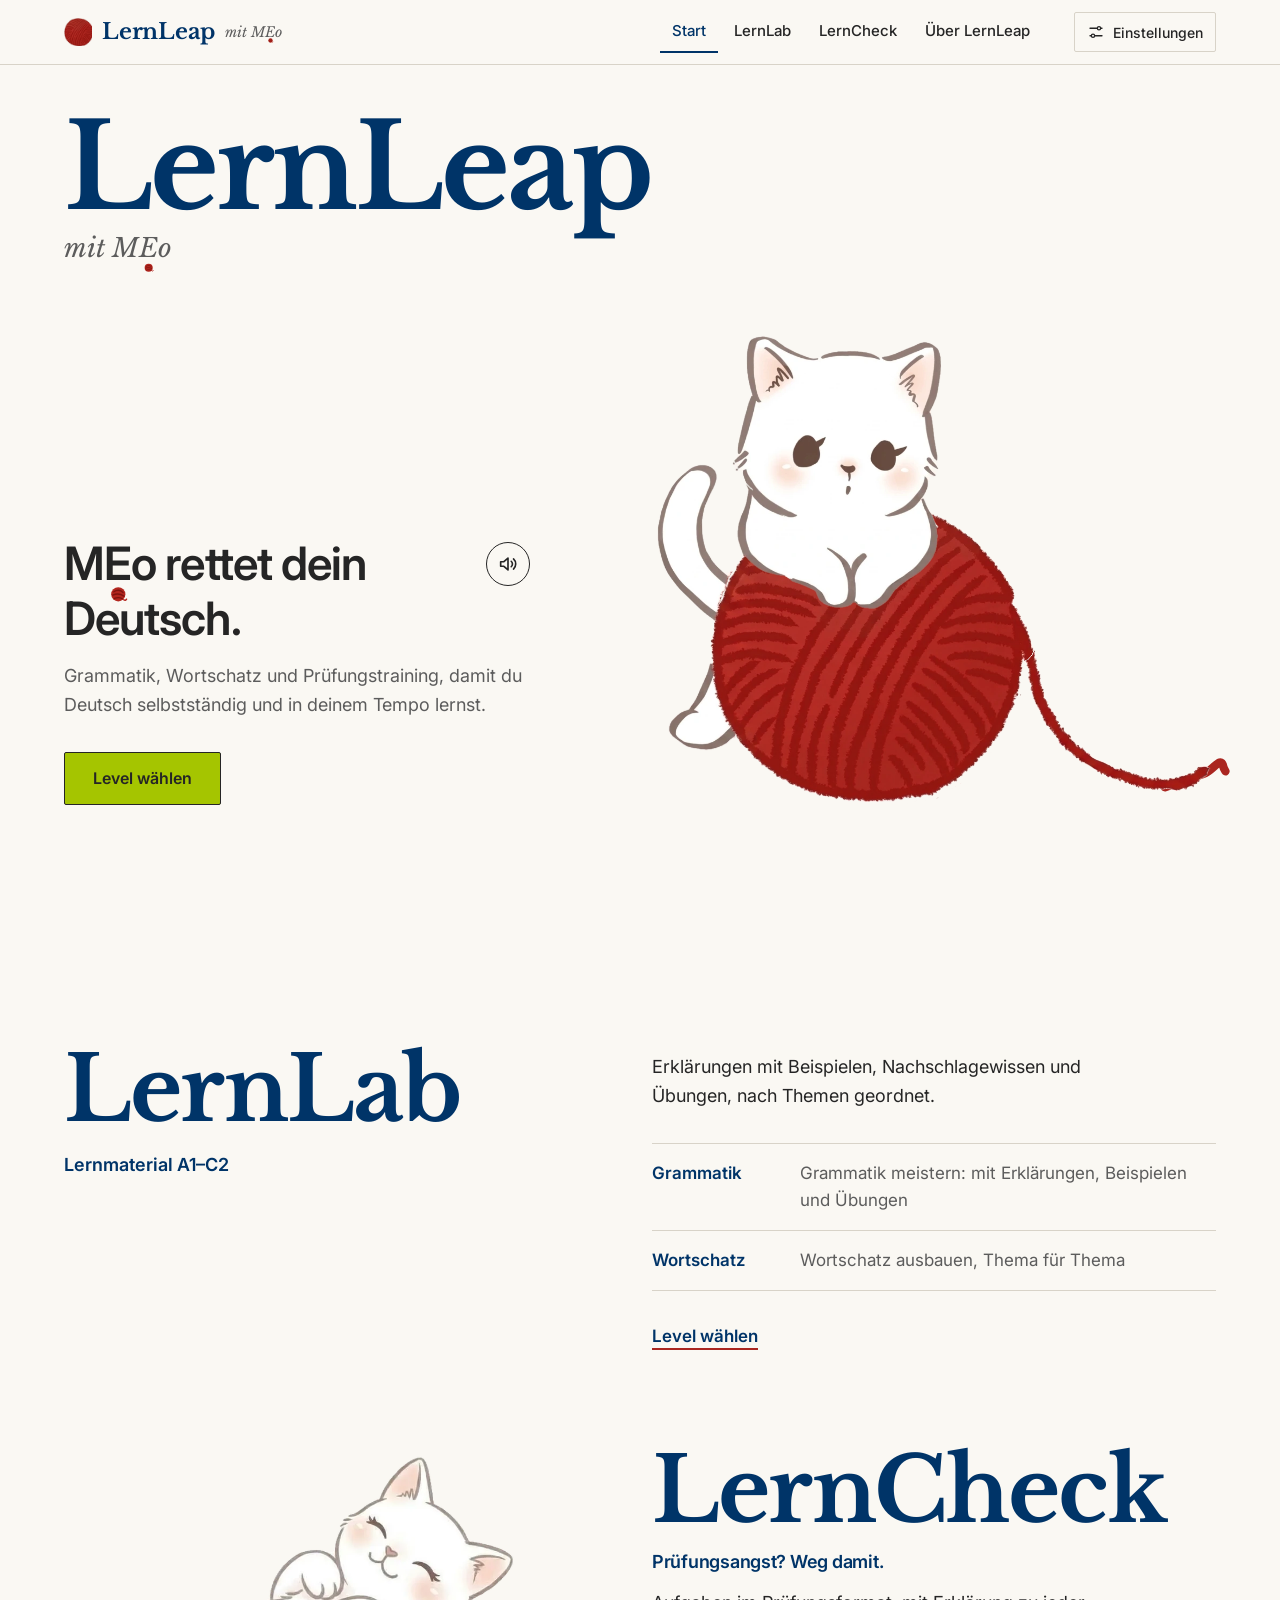
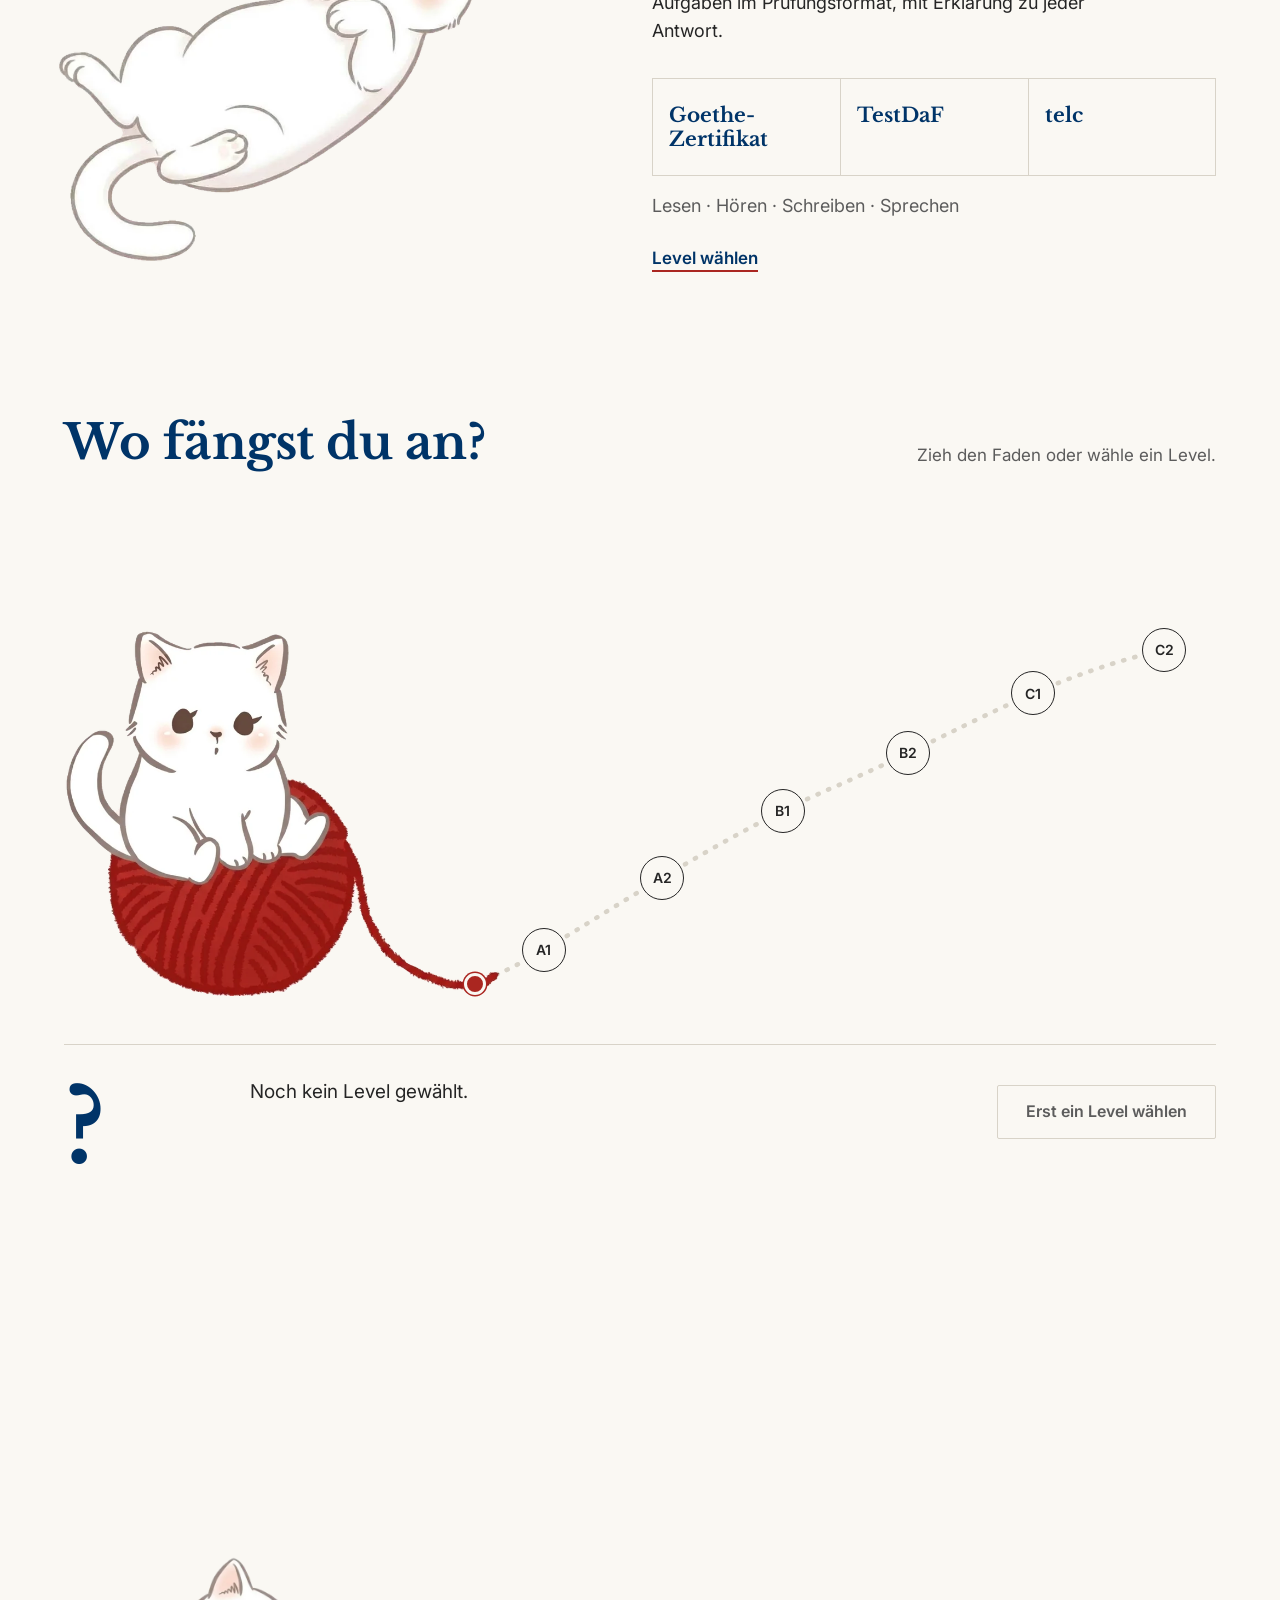
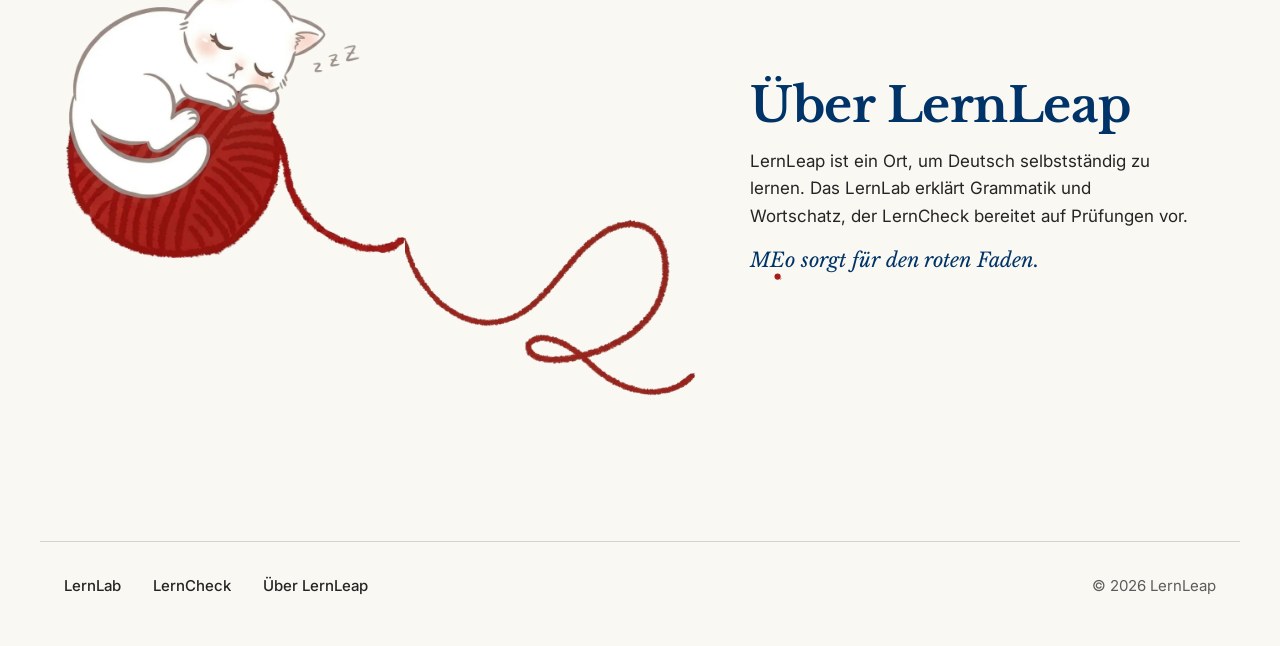
==== index.html @ b6b0d628 "Add files via upload" ====
<!DOCTYPE html>
<html lang="de">
<head>
<meta charset="utf-8">
<meta name="viewport" content="width=device-width, initial-scale=1, viewport-fit=cover">
<title>LernLeap mit MEo</title>
<script>try{var t=localStorage.getItem('ll-theme');if(!t)t=matchMedia('(prefers-color-scheme:dark)').matches?'dark':'light';document.documentElement.dataset.theme=t;if(localStorage.getItem('ll-lang')==='en')document.documentElement.lang='en'}catch(e){}</script>
<link rel="preconnect" href="https://fonts.googleapis.com">
<link rel="preconnect" href="https://fonts.gstatic.com" crossorigin>
<link href="https://fonts.googleapis.com/css2?family=Libre+Baskerville:ital,wght@0,400;0,700;1,400&family=Inter:wght@400;500;600&display=swap" rel="stylesheet">
<style>
/* tokens */
:root{
  --bg:#FAF8F3;--surface:#FFFFFF;--text:#252525;--muted:#5C5C5C;--line:#D8D3C8;
  --blue:#003468;--green:#A5C500;--on-green:#252525;--plum:#810061;--orange:#EC6400;
  --wm:#003468;--focus:#003468;--yarn:#AA2620;
  --s1:4px;--s2:8px;--s3:16px;--s4:24px;--s5:32px;--s6:48px;--s7:64px;--s8:96px;--s9:144px;
  --serif:"Libre Baskerville",Baskerville,"Times New Roman",serif;
  --sans:Inter,system-ui,-apple-system,"Segoe UI",Roboto,"Helvetica Neue",sans-serif;
  --ease:cubic-bezier(.2,.7,.2,1);--t1:120ms;--t2:240ms;--hh:64px;--wrap:1200px;--r:2px;
  box-sizing:border-box;padding-top:env(safe-area-inset-top,0px);padding-bottom:env(safe-area-inset-bottom,0px);
}
:root[data-theme="dark"]{
  --bg:#0B1624;--surface:#12233A;--text:#EEEBE4;--muted:#A7B2C0;--line:#2B3F5A;
  --blue:#8DB6E8;--plum:#E3A0D2;--orange:#FF8A3D;--wm:#F3EFE6;--focus:#A5C500;color-scheme:dark;
}
*,*::before,*::after{box-sizing:inherit}
html{scroll-padding-top:calc(var(--hh) + 16px + env(safe-area-inset-top,0px));scroll-behavior:smooth}
body{margin:0;background:var(--bg);color:var(--text);font:400 17px/1.6 var(--sans);-webkit-font-smoothing:antialiased}
body::before{content:"";position:fixed;inset:0 0 auto;height:env(safe-area-inset-top,0px);background:var(--bg);z-index:60}
h1,h2,p,dl,dd,ul{margin:0;padding:0}
ul{list-style:none}
a{color:inherit}
img{display:block;max-width:100%;height:auto}
:focus-visible{outline:3px solid var(--focus);outline-offset:3px}
.skip{position:absolute;left:var(--s3);top:-100px;background:var(--green);color:var(--on-green);padding:var(--s2) var(--s3);z-index:100;font-weight:600}
.skip:focus{top:var(--s2)}
.muted{color:var(--muted)}

/* header */
.hd{position:sticky;top:env(safe-area-inset-top,0px);z-index:50;background:var(--bg);border-bottom:1px solid var(--line)}
.hd-in{max-width:var(--wrap);margin:auto;padding:0 24px;height:var(--hh);display:flex;align-items:center;gap:var(--s5)}
.logo{display:flex;align-items:center;gap:10px;text-decoration:none}
.logo-ball{width:28px;height:28px;object-fit:cover;object-position:0 50%;transform-origin:45% 55%}
.logo-wm{font:700 22px/1 var(--serif);color:var(--wm);letter-spacing:-.01em}
.logo-sub{font:italic 400 14px/1 var(--serif);color:var(--muted)}
.nav{display:flex;gap:var(--s1);margin-left:auto}
.nav a{padding:var(--s2) 12px;text-decoration:none;font-weight:500;font-size:15px;color:var(--text);border-bottom:2px solid transparent;transition:border-color var(--t1)}
.nav a:hover{border-color:var(--line)}
.nav a[aria-current="true"]{border-color:var(--blue);color:var(--blue)}
.hd-r{display:flex;align-items:center;gap:var(--s2);position:relative}
.ibtn{display:flex;align-items:center;gap:var(--s2);height:40px;padding:0 12px;background:none;border:1px solid var(--line);color:var(--text);font:500 14px var(--sans);cursor:pointer;border-radius:var(--r)}
.ibtn:hover{border-color:var(--text)}
.menu-btn{display:none}
.pop{position:absolute;right:0;top:calc(100% + 12px);width:min(320px,calc(100vw - 32px));background:var(--surface);border:1px solid var(--line);padding:var(--s4);z-index:70}
.pop[hidden]{display:none}
.pop fieldset{border:0;margin:0;padding:0}
.pop fieldset+fieldset{margin-top:var(--s4)}
.pop legend{font:600 13px var(--sans);color:var(--muted);padding:0;margin-bottom:var(--s2)}
.seg{display:grid;grid-template-columns:1fr 1fr;gap:var(--s2)}
.seg label{position:relative}
.seg input{position:absolute;opacity:0;inset:0;margin:0;cursor:pointer}
.seg span{display:block;text-align:center;padding:10px 12px;border:1px solid var(--line);font-weight:500;font-size:15px}
.seg input:hover+span{border-color:var(--text)}
.seg input:checked+span{border:2px solid var(--blue);font-weight:600;color:var(--blue);padding:9px 11px}
.seg input:checked+span::before{content:"\2713\00a0"}
.seg input[value="en"]:checked+span,.seg input[value="de"]:checked+span{border-color:var(--plum);color:var(--plum)}
.seg input:focus-visible+span{outline:3px solid var(--focus);outline-offset:2px}

/* shared */
main{position:relative;overflow-x:clip}
.thread{position:absolute;left:0;top:0;pointer-events:none;z-index:0;overflow:visible}
.sec,.hero{position:relative;z-index:1}
.grid{display:grid;grid-template-columns:repeat(12,1fr);column-gap:24px}
.sec{max-width:var(--wrap);margin:auto;padding:var(--s9) 24px 0}
.disp{font:700 clamp(44px,7vw,92px)/1 var(--serif);letter-spacing:-.02em;color:var(--wm)}
.disp2{font:700 clamp(30px,4vw,48px)/1.1 var(--serif);letter-spacing:-.01em;color:var(--wm)}
.cat-box img{width:100%;height:auto}
.btn{display:inline-block;padding:16px 28px;background:var(--green);color:var(--on-green);font:600 16px/1.2 var(--sans);text-decoration:none;border:1px solid var(--text);border-radius:var(--r);cursor:pointer;transition:background var(--t1),transform var(--t1)}
.btn:hover{background:#B8DA10}
.btn:active{transform:translateY(1px)}
.btn[aria-disabled="true"]{background:transparent;color:var(--muted);border-color:var(--line);cursor:not-allowed}
.link{display:inline-block;font-weight:600;color:var(--blue);text-underline-offset:6px;text-decoration-thickness:2px;text-decoration-color:var(--yarn)}
.link:hover{text-decoration-color:var(--text)}

/* hero */
.hero{max-width:var(--wrap);margin:auto;padding:var(--s6) 24px var(--s8);min-height:calc(100svh - var(--hh));display:grid;grid-template-columns:repeat(12,1fr);column-gap:24px}
.hero-main{grid-column:1/7;display:flex;flex-direction:column;justify-content:space-between;gap:var(--s6)}
.hero-wm{font:700 clamp(52px,9.2vw,118px)/.95 var(--serif);letter-spacing:-.025em;color:var(--wm)}
.hero-by{display:block;margin-top:var(--s2);font:italic 400 clamp(18px,2.2vw,26px)/1.2 var(--serif);color:var(--muted);letter-spacing:0}
.hero-hook{font:600 clamp(30px,3.6vw,46px)/1.1 var(--sans);letter-spacing:-.02em;max-width:14ch}
.hero-sub{margin:var(--s3) 0 var(--s5);max-width:42ch;font-size:18px;color:var(--muted)}
.hero-art{grid-column:7/13;align-self:end;justify-self:end;width:min(100%,600px)}
.hero-art{cursor:pointer;touch-action:manipulation;-webkit-tap-highlight-color:transparent}
.hero-svg{display:block;width:100%;height:auto;overflow:visible}
.hook-row{display:flex;align-items:flex-start;gap:var(--s3)}
.snd{flex:none;width:44px;height:44px;margin-top:6px;border-radius:50%;border:1.5px solid var(--text);background:var(--bg);color:var(--text);display:grid;place-items:center;cursor:pointer;padding:0;transition:border-color var(--t1),transform var(--t1)}
.snd:hover{border-color:var(--yarn);transform:scale(1.06)}
.snd.on{background:var(--green);color:var(--on-green)}
.meo-w{white-space:nowrap}
.meo-e{position:relative;display:inline-block}
.yb{position:absolute;left:50%;bottom:-.3em;width:.36em;height:.36em;margin-left:-.16em;overflow:visible}
.hero-hook{line-height:1.2!important}.hero-hook .yb{bottom:-.24em}
.lv-intro{display:block;font-size:17px;color:var(--muted)}
.lv-lead{display:block;margin-top:var(--s3);font-weight:600;font-size:17px;color:var(--blue)}
.lv-pts{margin-top:var(--s2);font-size:17px}
.lv-pts li{position:relative;padding:6px 0 6px 22px;line-height:1.5}
.lv-pts li::before{content:"";position:absolute;left:0;top:.95em;width:10px;height:10px;border-radius:50%;background:var(--yarn)}
.lv-desc{max-width:52ch}
.exams{margin:var(--s5) 0 var(--s3);display:grid;grid-template-columns:repeat(3,1fr);border:1px solid var(--line)}
.exams li{padding:var(--s4) var(--s3);font:700 clamp(16px,1.6vw,20px)/1.2 var(--serif);color:var(--blue);border-left:1px solid var(--line)}
.exams li:first-child{border-left:0}
.chk-skills{font-size:15px;color:var(--muted)}


/* stage 2 */
.lab-head{grid-column:1/6}
.tag{margin-top:var(--s3);font-weight:600;color:var(--blue);font-size:18px}
.gap{grid-column:6;grid-row:1;align-self:stretch}
.lab-body{grid-column:7/13;padding-top:var(--s2)}
.lab-body>p,.chk-body>p{max-width:46ch;font-size:18px}
.rows{margin:var(--s5) 0}
.rows div{display:grid;grid-template-columns:132px 1fr;gap:var(--s3);padding:var(--s3) 0;border-top:1px solid var(--line)}
.rows div:last-child{border-bottom:1px solid var(--line)}
.rows dt{font-weight:600;color:var(--blue)}
.rows dd{color:var(--muted)}
.sec+.sec.chk-sec{padding-top:var(--s8)}
.chk-art{grid-column:1/6;grid-row:1;align-self:center;width:min(100%,460px);justify-self:start;margin-left:-8px}
.chk-art img{transform-origin:50% 60%}
.chk-art.play img{animation:nudge 1.1s var(--ease) 1}
@keyframes nudge{0%{transform:rotate(0)}30%{transform:rotate(-4deg)}65%{transform:rotate(2.5deg)}100%{transform:rotate(0)}}
.chk-body{grid-column:7/13;grid-row:1}
.chk-hook{margin:var(--s3) 0 var(--s3);font:600 clamp(24px,2.6vw,32px)/1.15 var(--sans);letter-spacing:-.015em;color:var(--blue)}
.skills-old{display:grid;grid-template-columns:repeat(4,1fr);margin:var(--s5) 0;border:1px solid var(--line)}
.skills li{padding:var(--s3);font-weight:500;border-left:1px solid var(--line)}
.skills li:first-child{border-left:0}

/* level selector */
.lv-head{display:flex;justify-content:space-between;align-items:end;gap:var(--s4);flex-wrap:wrap}
.stage{position:relative;width:100%;aspect-ratio:1000/430;margin-top:var(--s5)}
.meo{position:absolute;left:0;bottom:0;width:38%;z-index:2}
.meo img{display:block}
.track{position:absolute;inset:0;width:100%;height:100%;overflow:visible;pointer-events:none}
.track path{fill:none;stroke-linecap:round}
#trBg{stroke:var(--line);stroke-width:4;stroke-dasharray:1 9}
#trFg{stroke:var(--yarn);stroke-width:5}
.hit{position:absolute;inset:0 0 0 34%;z-index:2;touch-action:pan-y;cursor:grab}
.drag .hit{cursor:grabbing}
.knob{position:absolute;width:22px;height:22px;margin:-11px 0 0 -11px;border-radius:50%;background:var(--yarn);border:3px solid var(--bg);box-shadow:0 0 0 1.5px var(--yarn);z-index:3;pointer-events:none}
.nodes{display:flex;gap:var(--s2);margin-top:var(--s3)}
.node{width:44px;height:44px;border-radius:50%;border:1.5px solid var(--text);background:var(--bg);color:var(--text);font:600 14px var(--sans);cursor:pointer;padding:0;transition:border-color var(--t1),background var(--t1),transform var(--t1)}
.node:hover{border-color:var(--yarn);transform:scale(1.06)}
.node.reached{border-color:var(--yarn)}
.node[aria-checked="true"]{background:var(--green);color:var(--on-green);border:3px solid var(--text)}
.js .nodes{position:absolute;inset:0;margin:0;display:block;pointer-events:none}
.js .node{position:absolute;margin:-22px 0 0 -22px;z-index:4;pointer-events:auto}
.lv-info{display:grid;grid-template-columns:auto 1fr auto;gap:var(--s5);align-items:center;margin-top:var(--s6);padding-top:var(--s5);border-top:1px solid var(--line)}
.lv-code{font:700 clamp(56px,8vw,104px)/1 var(--serif);color:var(--blue);min-width:2ch}
.lv-desc{font-size:19px;max-width:44ch}
.lv-act{display:flex;flex-direction:column;gap:var(--s2);align-items:flex-start}
.lv-st{min-height:1.6em;font-size:15px;color:var(--muted)}

/* ending */
.end-body{grid-column:8/13;align-self:center;grid-row:1}
.end-body p{margin-top:var(--s3);max-width:40ch}
.end-body .fine{font:italic 400 20px/1.4 var(--serif);color:var(--wm)}
.end-art{grid-column:1/8;grid-row:1;container-type:inline-size}
.end-canvas{position:relative;height:calc(66.55cqw)}
.end-cat{position:absolute;left:0;top:0.00cqw;width:52.00cqw}
.end-curl{position:absolute;left:51.55cqw;top:39.57cqw;width:44.00cqw}

/* footer */
.ft{max-width:var(--wrap);margin:var(--s9) auto 0;padding:var(--s5) 24px var(--s6);border-top:1px solid var(--line);display:flex;justify-content:space-between;flex-wrap:wrap;gap:var(--s3);font-size:15px;position:relative;z-index:1}
.ft nav{display:flex;gap:var(--s5);flex-wrap:wrap}
.ft a{text-decoration:none;font-weight:500}
.ft a:hover{text-decoration:underline;text-decoration-color:var(--yarn);text-underline-offset:5px;text-decoration-thickness:2px}

/* responsive */
@media(max-width:819px){
  .hd-in{gap:var(--s3)}
  .logo-sub{display:none}
  .ibtn span{display:none}
  .ibtn{width:40px;padding:0;justify-content:center}
  .hd-r{margin-left:auto}
  .menu-btn{display:flex}
  .nav{display:none;position:absolute;left:0;right:0;top:var(--hh);flex-direction:column;background:var(--bg);border-bottom:1px solid var(--line);padding:var(--s2) 24px var(--s3);margin:0}
  .nav.open{display:flex}
  .nav a{padding:14px 0;font-size:17px}
  .hero{display:flex;flex-direction:column;padding-top:var(--s5);padding-bottom:var(--s6);min-height:0}
  .hero-main{display:contents}
  .hero-wm{order:1}.hero-art{order:2;width:88%;align-self:flex-end;margin:var(--s4) -8px var(--s4) 0}
  .hero-copy{order:3}
  .hero-hook{max-width:none}
  .sec{padding-top:var(--s8)}
  .grid{display:flex;flex-direction:column;gap:var(--s5)}
  .gap{display:none}
  .chk-art{width:min(100%,380px);margin:0}
  .rows div{grid-template-columns:1fr;gap:var(--s1)}
  .exams{grid-template-columns:1fr}.exams li{border-left:0;border-top:1px solid var(--line)}.exams li:first-child{border-top:0}
  .hook-row{align-items:center}
  .stage{aspect-ratio:1000/720}
  .meo{width:36%}
  .node{width:40px;height:40px}
  .js .node{margin:-20px 0 0 -20px}
  .lv-info{grid-template-columns:auto 1fr}
  .lv-act{grid-column:1/-1}
  .end-art,.end-body{grid-column:auto;grid-row:auto}
}
@media(prefers-reduced-motion:reduce){
  html{scroll-behavior:auto}
  *,*::before,*::after{animation:none!important;transition:none!important}
}
@media(min-width:820px){.lv-info{min-height:23rem;align-items:start}.lv-act{padding-top:var(--s2)}}
.chk-skills{margin-bottom:var(--s4)}
</style>
</head>
<body>
<a class="skip" href="#main" data-i18n="skip">Zum Inhalt</a>
<header class="hd"><div class="hd-in">
  <a class="logo" href="#start" aria-label="LernLeap mit MEo"><img class="logo-ball" id="logoBall" src="[data-uri]" alt="" width="28" height="28"><span class="logo-wm">LernLeap</span><span class="logo-sub">mit <span class="meo-w">M<span class="meo-e">E<svg class="yb" viewBox="0 0 10 10" aria-hidden="true"><circle cx="5" cy="5" r="4.3" fill="#B3261E"/><path d="M2.3 3.5c2-1.3 4.1-1 5.6.4M1.6 5.5c2.3-1 4.8-.8 6.8.6M2.7 7.5c1.6-.7 3.4-.6 4.8.2" fill="none" stroke="#7E1410" stroke-width=".8" stroke-linecap="round"/><path d="M8.3 8.3c.7.6 1.3.4 1.7-.3" fill="none" stroke="#B3261E" stroke-width=".9" stroke-linecap="round"/></svg></span>o</span></span></a>
  <nav class="nav" id="nav" data-i18n-label="nav.label" aria-label="Hauptnavigation">
    <a href="#start" data-i18n="nav.start">Start</a>
    <a href="#lernlab" data-i18n="nav.lab">LernLab</a>
    <a href="#lerncheck" data-i18n="nav.check">LernCheck</a>
    <a href="#ueber" data-i18n="nav.about">Über LernLeap</a>
  </nav>
  <div class="hd-r">
    <button class="ibtn" id="setBtn" aria-expanded="false" aria-controls="setPop" data-i18n-label="set.btn" aria-label="Einstellungen">
      <svg viewBox="0 0 24 24" width="18" height="18" fill="none" stroke="currentColor" stroke-width="1.7" stroke-linecap="round" aria-hidden="true"><path d="M4 7h9M19 7h1M4 17h1M11 17h9"/><circle cx="16" cy="7" r="2.2"/><circle cx="8" cy="17" r="2.2"/></svg>
      <span data-i18n="set.btn">Einstellungen</span>
    </button>
    <div class="pop" id="setPop" role="group" aria-label="Einstellungen" data-i18n-label="set.btn" hidden>
      <fieldset><legend data-i18n="set.theme">Darstellung</legend>
        <div class="seg">
          <label><input type="radio" name="theme" value="light"><span data-i18n="theme.light">Hell</span></label>
          <label><input type="radio" name="theme" value="dark"><span data-i18n="theme.dark">Dunkel</span></label>
        </div></fieldset>
      <fieldset><legend data-i18n="set.lang">Sprache</legend>
        <div class="seg">
          <label><input type="radio" name="lang" value="de"><span>Deutsch</span></label>
          <label><input type="radio" name="lang" value="en"><span>English</span></label>
        </div></fieldset>
    </div>
    <button class="ibtn menu-btn" id="menuBtn" aria-expanded="false" aria-controls="nav" data-i18n="menu">Menü</button>
  </div>
</div></header>

<main id="main">
  <svg class="thread" id="thread" aria-hidden="true" focusable="false"><path id="tp" d="" fill="none" stroke="var(--yarn)" stroke-width="5" stroke-linecap="round" stroke-linejoin="round"/></svg>

  <section class="hero" id="start">
    <div class="hero-main">
      <h1 class="hero-wm">LernLeap<span class="hero-by">mit <span class="meo-w">M<span class="meo-e">E<svg class="yb" viewBox="0 0 10 10" aria-hidden="true"><circle cx="5" cy="5" r="4.3" fill="#B3261E"/><path d="M2.3 3.5c2-1.3 4.1-1 5.6.4M1.6 5.5c2.3-1 4.8-.8 6.8.6M2.7 7.5c1.6-.7 3.4-.6 4.8.2" fill="none" stroke="#7E1410" stroke-width=".8" stroke-linecap="round"/><path d="M8.3 8.3c.7.6 1.3.4 1.7-.3" fill="none" stroke="#B3261E" stroke-width=".9" stroke-linecap="round"/></svg></span>o</span></span></h1>
      <div class="hero-copy">
        <div class="hook-row"><p class="hero-hook" data-i18n="hero.hook">MEo rettet dein Deutsch.</p><button type="button" class="snd" id="meowBtn" data-i18n-label="snd" aria-label="MEo miauen hören"><svg viewBox="0 0 24 24" width="22" height="22" fill="none" stroke="currentColor" stroke-width="1.8" stroke-linecap="round" stroke-linejoin="round" aria-hidden="true"><path d="M4 9.5v5h3.5L12 18.5v-13L7.5 9.5z"/><path d="M15.5 9a4 4 0 0 1 0 6M18 6.5a7.5 7.5 0 0 1 0 11"/></svg></button></div>
        <p class="hero-sub" data-i18n="hero.sub">Grammatik, Wortschatz und Prüfungstraining, damit du Deutsch selbstständig und in deinem Tempo lernst.</p>
        <a class="btn" href="#level" data-i18n="cta.level">Level wählen</a>
      </div>
    </div>
    <div class="hero-art" id="heroBox" role="button" tabindex="0" aria-label="MEo wecken" data-i18n-label="alt.wake" data-tx="0.978" data-ty="0.934">
      <svg class="hero-svg" id="heroSvg" viewBox="80 70 1050 880" role="img" aria-label="MEo, eine weiße Katze, schläft auf einem roten Wollknäuel." data-i18n-label="alt.hero2">
        <g id="awakeG" opacity="0"><g id="r-thread"><image id="r-thread-img" href="[data-uri]" x="188" y="544" width="924" height="398" preserveAspectRatio="none"/></g>
<g id="r-ball"><image id="r-ball-img" href="[data-uri]" x="188" y="381" width="602" height="563" preserveAspectRatio="none"/></g>
<g id="r-tail-a"><image id="r-tail-a-img" href="[data-uri]" x="95" y="479" width="135" height="131" preserveAspectRatio="none"/><g id="r-tail-b"><image id="r-tail-b-img" href="[data-uri]" x="91" y="399" width="101" height="96" preserveAspectRatio="none"/><g id="r-tail-c"><image id="r-tail-c-img" href="[data-uri]" x="96" y="317" width="108" height="98" preserveAspectRatio="none"/></g></g></g>
<g id="r-foot"><image id="r-foot-img" href="[data-uri]" x="111" y="686" width="125" height="163" preserveAspectRatio="none"/></g>
<g id="r-breath"><g id="r-body"><image id="r-body-img" href="[data-uri]" x="228" y="314" width="386" height="272" preserveAspectRatio="none"/></g>
<g id="r-head-tilt"><g id="r-head"><image id="r-head-img" href="[data-uri]" x="231" y="108" width="382" height="322" preserveAspectRatio="none"/></g>
<g id="r-ear-l"><image id="r-ear-l-img" href="[data-uri]" x="252" y="83" width="139" height="131" preserveAspectRatio="none"/></g><g id="r-ear-r"><image id="r-ear-r-img" href="[data-uri]" x="499" y="90" width="117" height="136" preserveAspectRatio="none"/></g>
<g id="r-gaze"><g id="r-eye-l"><image id="r-eye-l-img" href="[data-uri]" x="336" y="262" width="68" height="66" preserveAspectRatio="none"/></g><g id="r-eye-r"><image id="r-eye-r-img" href="[data-uri]" x="481" y="270" width="75" height="63" preserveAspectRatio="none"/></g></g></g></g>
</g>
        <g id="sleepG"><image href="[data-uri]" x="80" y="70" width="1050" height="874" preserveAspectRatio="none"/></g>
      </svg>
    </div>
  </section>

  <section class="sec" id="lernlab" aria-labelledby="h-lab"><div class="grid">
    <div class="lab-head"><h2 class="disp" id="h-lab">LernLab</h2><p class="tag" data-i18n="lab.tag">Grammatik und Wortschatz</p></div>
    <i class="gap" id="labGap" aria-hidden="true"></i>
    <div class="lab-body">
      <p data-i18n="lab.desc">Erklärungen mit Beispielen, Nachschlagewissen und Übungen, nach Themen geordnet.</p>
      <dl class="rows">
        <div><dt data-i18n="lab.g">Grammatik</dt><dd data-i18n="lab.gd">Artikel, Fälle, Satzbau, Zeiten</dd></div>
        <div><dt data-i18n="lab.w">Wortschatz</dt><dd data-i18n="lab.wd">Nach Themen, mit Artikel, Plural und Beispielsatz</dd></div>
      </dl>
      <a class="link" href="#level" data-i18n="cta.level">Level wählen</a>
    </div>
  </div></section>

  <section class="sec chk-sec" id="lerncheck" aria-labelledby="h-chk"><div class="grid">
    <div class="cat-box chk-art" id="lyingBox"><img src="[data-uri]" width="800" height="713" alt="MEo liegt auf dem Rücken und spielt zufrieden." data-i18n-alt="alt.lying"></div>
    <div class="chk-body">
      <h2 class="disp" id="h-chk">LernCheck</h2>
      <p class="chk-hook" data-i18n="chk.hook">Prüfungsangst? Weg damit.</p>
      <p data-i18n="chk.desc">Aufgaben im Prüfungsformat, mit Erklärung zu jeder Antwort.</p>
      <ul class="exams"><li>Goethe-Zertifikat</li><li>TestDaF</li><li>telc</li></ul>
      <p class="chk-skills" data-i18n="chk.sk">Lesen · Hören · Schreiben · Sprechen</p>
      <a class="link" href="#level" data-i18n="cta.level">Level wählen</a>
    </div>
  </div></section>

  <section class="sec" id="level" aria-labelledby="h-lv">
    <div class="lv-head"><h2 class="disp2" id="h-lv" data-i18n="lv.title">Wo fängst du an?</h2><p class="muted" data-i18n="lv.hint">Zieh den Faden oder wähle ein Level.</p></div>
    <div class="stage" id="stage">
      <div class="cat-box meo" id="selBox" data-tx="0.9922" data-ty="0.9387"><img id="selCat" src="[data-uri]" width="800" height="672" alt="MEo sitzt auf dem Wollknäuel und schaut neugierig." data-i18n-alt="alt.sit"></div>
      <svg class="track" id="trackSvg" aria-hidden="true" focusable="false"><path id="trBg" d=""/><path id="trFg" d=""/></svg>
      <div class="hit" id="hit" aria-hidden="true"></div>
      <div class="knob" id="knob" aria-hidden="true"></div>
      <div class="nodes" id="nodes" role="radiogroup" aria-label="Sprachniveau" data-i18n-label="lv.group">
        <button type="button" class="node" role="radio" aria-checked="false">A1</button>
        <button type="button" class="node" role="radio" aria-checked="false">A2</button>
        <button type="button" class="node" role="radio" aria-checked="false">B1</button>
        <button type="button" class="node" role="radio" aria-checked="false">B2</button>
        <button type="button" class="node" role="radio" aria-checked="false">C1</button>
        <button type="button" class="node" role="radio" aria-checked="false">C2</button>
      </div>
    </div>
    <div class="lv-info">
      <p class="lv-code" id="lvCode" aria-hidden="true">?</p>
      <div class="lv-desc" id="lvDesc" aria-live="polite">Noch kein Level gewählt.</div>
      <div class="lv-act"><button type="button" class="btn" id="lvBtn" aria-disabled="true">Erst ein Level wählen</button><p class="lv-st" id="lvSt" role="status"></p></div>
    </div>
  </section>

  <section class="sec" id="ueber" aria-labelledby="h-end"><div class="grid">
    <div class="end-art"><div class="end-canvas">
      <div class="end-cat"><img src="[data-uri]" width="820" height="720" alt="MEo schläft auf dem Wollknäuel." data-i18n-alt="alt.sleep"></div>
      <img class="end-curl" src="[data-uri]" width="760" height="466" alt="">
    </div></div>
    <div class="end-body">
      <h2 class="disp2" id="h-end" data-i18n="end.title">Über LernLeap</h2>
      <p data-i18n="end.text">LernLeap ist ein Ort, um Deutsch selbstständig zu lernen. Das LernLab erklärt Grammatik und Wortschatz, der LernCheck bereitet auf Prüfungen vor.</p>
      <p class="fine" data-i18n="end.fine">MEo sorgt für den roten Faden.</p>
    </div>
  </div></section>
</main>

<footer class="ft">
  <nav aria-label="Footer"><a href="#lernlab" data-i18n="nav.lab">LernLab</a><a href="#lerncheck" data-i18n="nav.check">LernCheck</a><a href="#ueber" data-i18n="nav.about">Über LernLeap</a></nav>
  <span class="muted">© 2026 LernLeap</span>
</footer>

<script>
(()=>{
const D=document,R=D.documentElement,$=(s,c=D)=>c.querySelector(s),$$=(s,c=D)=>[...c.querySelectorAll(s)];
R.classList.add('js');
const store={get(k){try{return localStorage.getItem(k)}catch(e){return null}},set(k,v){try{localStorage.setItem(k,v)}catch(e){}}};
const mq=matchMedia('(prefers-reduced-motion: reduce)'),rm=()=>mq.matches;
const LV=['A1','A2','B1','B2','C1','C2'];

/* i18n */
const MEO='<span class="meo-w">M<span class="meo-e">E<svg class="yb" viewBox="0 0 10 10" aria-hidden="true"><circle cx="5" cy="5" r="4.3" fill="#B3261E"/><path d="M2.3 3.5c2-1.3 4.1-1 5.6.4M1.6 5.5c2.3-1 4.8-.8 6.8.6M2.7 7.5c1.6-.7 3.4-.6 4.8.2" fill="none" stroke="#7E1410" stroke-width=".8" stroke-linecap="round"/><path d="M8.3 8.3c.7.6 1.3.4 1.7-.3" fill="none" stroke="#B3261E" stroke-width=".9" stroke-linecap="round"/></svg></span>o</span>';
const T={
de:{skip:'Zum Inhalt','nav.label':'Hauptnavigation','nav.start':'Start','nav.lab':'LernLab','nav.check':'LernCheck','nav.about':'Über LernLeap',menu:'Menü','set.btn':'Einstellungen','set.theme':'Darstellung','theme.light':'Hell','theme.dark':'Dunkel','set.lang':'Sprache',
'hero.hook':'MEo rettet dein Deutsch.','hero.sub':'Grammatik, Wortschatz und Prüfungstraining, damit du Deutsch selbstständig und in deinem Tempo lernst.','cta.level':'Level wählen',
'lab.tag':'Lernmaterial A1–C2','lab.desc':'Erklärungen mit Beispielen, Nachschlagewissen und Übungen, nach Themen geordnet.','lab.g':'Grammatik','lab.gd':'Grammatik meistern: mit Erklärungen, Beispielen und Übungen','lab.w':'Wortschatz','lab.wd':'Wortschatz ausbauen, Thema für Thema',
'chk.hook':'Prüfungsangst? Weg damit.','chk.desc':'Aufgaben im Prüfungsformat, mit Erklärung zu jeder Antwort.','chk.sk':'Lesen · Hören · Schreiben · Sprechen',
'lv.title':'Wo fängst du an?','lv.hint':'Zieh den Faden oder wähle ein Level.','lv.group':'Sprachniveau',
lv:[{i:'Bestätigt Grundkenntnisse auf dem Niveau A1: Hören, Lesen, Schreiben und Sprechen.',b:['dich einfach verständigen, dich vorstellen und Fragen zur Person beantworten kannst, notfalls mit Gesten;','bekannte Alltagswendungen und einfache Sätze verwenden kannst, etwa zu dir und deiner Familie, zu Einkauf, Arbeit oder Schule und zum Wohnen;','kurze, einfache Gespräche in Alltagssituationen verstehst, wenn langsam und deutlich gesprochen wird.']},{i:'Bestätigt Grundkenntnisse auf dem Niveau A2: Hören, Lesen, Schreiben und Sprechen.',b:['gebräuchliche Wendungen und Ausdrücke im Alltag verstehen und verwenden kannst;','dich in einfachen, routinemäßigen Situationen über vertraute Themen wie Herkunft, Ausbildung, direkte Umgebung und Bedürfnisse verständigen kannst;','aus kurzen Texten mit häufigem Wortschatz (einfache Zeitungsartikel, Anzeigen, Aushänge) die Hauptinformationen entnehmen kannst.']},{i:'Vier Module (Hören, Lesen, Schreiben, Sprechen), einzeln oder kombiniert ablegbar.',b:['bei klarer Standardsprache die Hauptinformationen zu Alltagsthemen wie Arbeit, Schule oder Freizeit verstehst;','dich einfach, strukturiert und adressatengerecht zu bekannten Themen, Interessen, Erfahrungen, Träumen und Zielen äußern sowie Gründe und Erklärungen geben kannst;','unkomplizierte Sachtexte zu deinen Interessen und deinem Fachgebiet verstehst.']},{i:'Vier Module (Hören, Lesen, Schreiben, Sprechen), einzeln oder kombiniert ablegbar.',b:['die Hauptinhalte komplexer Texte zu konkreten und abstrakten Themen sowie Fachdiskussionen im eigenen Gebiet verstehst;','dich so spontan und flüssig verständigen kannst, dass ein normales Gespräch mit Muttersprachlern ohne große Anstrengung auf beiden Seiten möglich ist;','dich klar und detailliert zu vielen Themen äußern, einen Standpunkt zu einer aktuellen Frage erläutern und Vor- und Nachteile abwägen kannst.']},{i:'Vier Module (Hören, Lesen, Schreiben, Sprechen), einzeln oder kombiniert ablegbar.',b:['Deutsch im privaten, öffentlichen, akademischen und beruflichen Kontext flexibel und wirksam einsetzen kannst;','anspruchsvolle, lange Texte und ihre implizite Bedeutung auch zu unvertrauten Themen verstehst;','dich spontan und flüssig verständigen und einen Standpunkt vertreten kannst.']},{i:'Vier Module (Hören, Lesen, Schreiben, Sprechen). Im Schreiben kannst du ein literaturbezogenes Thema wählen.',b:['Informationen aus verschiedenen schriftlichen und mündlichen Quellen zusammenfassen und Begründungen und Erklärungen zusammenhängend wiedergeben kannst;','dich flüssig, spontan und genau ausdrücken und feine Bedeutungsunterschiede deutlich machen kannst;','praktisch alles, was du auf Deutsch liest oder hörst, mühelos verstehst.']}],
lvNone:'Noch kein Level gewählt.',lvLead:'Mit bestandener Prüfung zeigst du, dass du …',lvCta:'Mit {l} fortfahren',lvCtaOff:'Erst ein Level wählen',saved:'{l} ist auf diesem Gerät gemerkt.',
'end.title':'Über LernLeap','end.text':'LernLeap ist ein Ort, um Deutsch selbstständig zu lernen. Das LernLab erklärt Grammatik und Wortschatz, der LernCheck bereitet auf Prüfungen vor.','end.fine':'MEo sorgt für den roten Faden.',
'alt.hero2':'MEo, eine weiße Katze, schläft auf einem roten Wollknäuel.','alt.wake':'MEo wecken',snd:'MEo miauen hören','alt.lying':'MEo liegt auf dem Rücken und spielt zufrieden.','alt.sit':'MEo sitzt auf dem Wollknäuel und schaut neugierig.','alt.sleep':'MEo schläft auf dem Wollknäuel.'},
en:{skip:'Skip to content','nav.label':'Main navigation','nav.start':'Start','nav.lab':'LernLab','nav.check':'LernCheck','nav.about':'About LernLeap',menu:'Menu','set.btn':'Settings','set.theme':'Appearance','theme.light':'Light','theme.dark':'Dark','set.lang':'Language',
'hero.hook':'MEo to the rescue for your German.','hero.sub':'Grammar, vocabulary and exam practice, so you can learn German on your own and at your own pace.','cta.level':'Choose your level',
'lab.tag':'Learning materials A1–C2','lab.desc':'Explanations with examples, reference material and exercises, organised by topic.','lab.g':'Grammar','lab.gd':'Master Grammatik with explanations, examples and exercises','lab.w':'Vocabulary','lab.wd':'Boost your vocab, topic by topic',
'chk.hook':'Knock exam nerves out.','chk.desc':'Exam-format tasks, with an explanation for every answer.','chk.sk':'Reading · Listening · Writing · Speaking',
'lv.title':'Where do you start?','lv.hint':'Pull the thread or pick a level.','lv.group':'Language level',
lv:[{i:'Confirms basic language knowledge at level A1: listening, reading, writing and speaking.',b:['can interact in a simple way, introduce yourself and answer basic questions about personal details, falling back on gestures if needed;','can use familiar everyday phrases and simple sentences, for example about yourself and your family, shopping, work or school, and where you live;','can understand short, basic conversations in everyday situations if the other person speaks slowly and clearly.']},{i:'Confirms basic language knowledge at level A2: listening, reading, writing and speaking.',b:['can use and understand common expressions and phrases in everyday situations;','can take part in basic, routine exchanges about familiar topics such as your origin and education, your surroundings and your needs;','can pick out the main information from short texts with frequent vocabulary (simple newspaper articles, ads, notice boards).']},{i:'Four modules (listening, reading, writing, speaking), which can be taken individually or combined.',b:['can understand the main points when clear standard language is spoken about everyday topics such as work, school or leisure;','can express yourself in a simple, structured and audience-appropriate way about familiar topics, interests, experiences, dreams and goals, and give reasons and explanations;','can understand uncomplicated non-fiction texts about your interests and your field.']},{i:'Four modules (listening, reading, writing, speaking), which can be taken individually or combined.',b:['can understand the main points of complex texts on concrete and abstract topics, including professional discussions in your field;','can communicate spontaneously and fluently enough for regular interaction with a German speaker without strain on either side;','can express yourself clearly and in detail on many topics, explain a position on a current issue and weigh the advantages and disadvantages of options.']},{i:'Four modules (listening, reading, writing, speaking), which can be taken individually or combined.',b:['can use German flexibly and effectively in private, public, academic and professional contexts;','can understand demanding, long texts and their implicit meaning, even on unfamiliar topics;','can communicate spontaneously and fluently and argue a position.']},{i:'Four modules (listening, reading, writing, speaking). In the writing module you can choose a literature-related topic.',b:['can summarise information from different written and spoken sources and present reasons and explanations coherently;','can communicate fluently, spontaneously and precisely and express fine shades of meaning;','can understand practically everything you read or hear in German without effort.']}],
lvNone:'No level selected yet.',lvLead:'Passing the exam shows that you …',lvCta:'Continue with {l}',lvCtaOff:'Choose a level first',saved:'{l} is saved on this device.',
'end.title':'About LernLeap','end.text':'LernLeap is a place to learn German on your own. LernLab explains grammar and vocabulary, LernCheck prepares you for exams.','end.fine':'MEo makes sure there is a thread to follow.',
'alt.hero2':'MEo, a white cat, sleeps on a ball of red yarn.','alt.wake':'Wake MEo',snd:'Hear MEo meow','alt.lying':'MEo lies on its back, playing happily.','alt.sit':'MEo sits on the ball of yarn and looks curious.','alt.sleep':'MEo sleeps on the ball of yarn.'}
};
let lang=store.get('ll-lang')==='en'?'en':'de',theme=R.dataset.theme||'light';
const lvCode=$('#lvCode'),lvDesc=$('#lvDesc'),lvBtn=$('#lvBtn'),lvSt=$('#lvSt');
let sel=-1,cand=-1,savedLv=store.get('ll-level');
function applyLang(){
  const t=T[lang];R.lang=lang;
  $$('[data-i18n]').forEach(e=>{if(t[e.dataset.i18n]!=null)e.innerHTML=t[e.dataset.i18n].replace(/MEo/g,MEO)});
  $$('[data-i18n-alt]').forEach(e=>e.alt=t[e.dataset.i18nAlt]);
  $$('[data-i18n-label]').forEach(e=>e.setAttribute('aria-label',t[e.dataset.i18nLabel]));
  $$('input[name=lang]').forEach(i=>i.checked=i.value===lang);
  info();status();
}
function applyTheme(){R.dataset.theme=theme;$$('input[name=theme]').forEach(i=>i.checked=i.value===theme)}
$$('input[name=lang]').forEach(i=>i.addEventListener('change',()=>{lang=i.value;store.set('ll-lang',lang);applyLang()}));
$$('input[name=theme]').forEach(i=>i.addEventListener('change',()=>{theme=i.value;store.set('ll-theme',theme);applyTheme()}));

/* settings popover and mobile menu */
const setBtn=$('#setBtn'),pop=$('#setPop'),menuBtn=$('#menuBtn'),nav=$('#nav');
function popOpen(o){pop.hidden=!o;setBtn.setAttribute('aria-expanded',o)}
setBtn.addEventListener('click',()=>{popOpen(pop.hidden);if(!pop.hidden)$('input:checked',pop).focus()});
D.addEventListener('keydown',e=>{if(e.key==='Escape'){if(!pop.hidden){popOpen(false);setBtn.focus()}nav.classList.remove('open');menuBtn.setAttribute('aria-expanded','false')}});
D.addEventListener('click',e=>{if(!pop.hidden&&!pop.contains(e.target)&&!setBtn.contains(e.target))popOpen(false)});
menuBtn.addEventListener('click',()=>{const o=nav.classList.toggle('open');menuBtn.setAttribute('aria-expanded',o)});
nav.addEventListener('click',e=>{if(e.target.closest('a')){nav.classList.remove('open');menuBtn.setAttribute('aria-expanded','false')}});

/* nav current section */
const links=$$('.nav a');
(()=>{const io=new IntersectionObserver(es=>es.forEach(e=>{if(e.isIntersecting){links.forEach(a=>a.removeAttribute('aria-current'));const a=links.find(a=>a.getAttribute('href')==='#'+e.target.id);if(a)a.setAttribute('aria-current','true')}}),{rootMargin:'-40% 0px -55% 0px'});['start','lernlab','lerncheck','level','ueber'].forEach(id=>io.observe($('#'+id)))})();
const lying=$('#lyingBox');
new IntersectionObserver(es=>es.forEach(e=>{if(e.isIntersecting&&!rm())e.target.classList.add('play')}),{threshold:.5}).observe(lying);

/* continuous thread */
const main=$('#main'),svg=$('#thread'),tp=$('#tp'),heroBox=$('#heroBox'),selBox=$('#selBox'),logoBall=$('#logoBall');
let L=0,ys=[],cur=0,tgt=0,raf=0,mt=0;
const rel=el=>{const r=el.getBoundingClientRect(),m=main.getBoundingClientRect();return{l:r.left-m.left,t:r.top-m.top,w:r.width,h:r.height}};
const tipOf=el=>{const r=rel(el);return{x:r.l+r.w*+el.dataset.tx,y:r.t+r.h*+el.dataset.ty}};
function smooth(p){let d=`M${p[0].x} ${p[0].y}`;for(let i=0;i<p.length-1;i++){const a=p[i-1]||p[i],b=p[i],c=p[i+1],e=p[i+2]||c;d+=`C${b.x+(c.x-a.x)/6} ${b.y+(c.y-a.y)/6} ${c.x-(e.x-b.x)/6} ${c.y-(e.y-b.y)/6} ${c.x} ${c.y}`}return d}
function layoutThread(){
  const W=main.clientWidth,H=main.scrollHeight,wide=W>=820;
  mt=main.getBoundingClientRect().top+scrollY;
  svg.setAttribute('width',W);svg.setAttribute('height',H);svg.setAttribute('viewBox',`0 0 ${W} ${H}`);
  const hb=rel(heroBox),hp=(x,y)=>({x:hb.l+hb.w*(x-80)/1050,y:hb.t+hb.h*(y-70)/880}),A=hp(1107,892),T0=hp(1035,917),u=hb.w/600,hk=Math.max(0,Math.min(26*u,main.clientWidth-A.x-8)),lab=rel($('#lernlab')),g=rel($('#labGap')),k=rel(lying),m=rel(selBox);
  const cx=wide?g.l+g.w/2:14;
  tp.setAttribute('stroke-width',(17*hb.w/1050*.92).toFixed(1));
  const P=[T0,A,{x:A.x+hk*.8,y:A.y-8*u},{x:A.x+hk*.6,y:A.y+70*u},{x:(A.x+cx)/2+40*u,y:A.y+150*u},{x:cx,y:lab.t+lab.h*.2},{x:cx,y:lab.t+lab.h-6},
    {x:wide?k.l+k.w*.88:W*.74,y:k.t+k.h*.52},{x:k.l+k.w*.42,y:k.t+k.h+34},
    {x:m.l+m.w*.05,y:m.t-30},{x:m.l+m.w*.015,y:m.t+m.h*.5},{x:m.l+m.w*.24,y:m.t+m.h*.93}];
  tp.setAttribute('d',smooth(P));
  L=tp.getTotalLength();tp.style.strokeDasharray=`${L} ${L}`;
  ys=[];for(let l=0;l<=L;l+=6)ys.push(tp.getPointAtLength(l).y);
  calc();cur=rm()?tgt:Math.min(cur,tgt);paint();
}
function calc(){
  if(rm()){tgt=L;return}
  const line=scrollY+innerHeight*.72-mt;let i=0;while(i<ys.length&&ys[i]<=line)i++;
  tgt=i>=ys.length?L:Math.max(72,Math.min(L,i*6));
  if(selBox.getBoundingClientRect().top<innerHeight*.9)tgt=L;
}
function paint(){tp.style.strokeDashoffset=L-cur}
function tick(){cur+=(tgt-cur)*.14;if(Math.abs(tgt-cur)<.5)cur=tgt;paint();raf=cur!==tgt?requestAnimationFrame(tick):0}
function onScroll(){
  calc();if(!raf)raf=requestAnimationFrame(tick);
  if(!rm()){
    if(scrollY>40)wake(false);
    logoBall.style.transform=`rotate(${scrollY*.35}deg)`;
  }
}

/* level selector (yarn) */
const stage=$('#stage'),tsvg=$('#trackSvg'),trBg=$('#trBg'),trFg=$('#trFg'),knob=$('#knob'),hit=$('#hit'),nodes=$$('.node'),selCat=$('#selCat');
let LT=1,Hh=430,nodeLen=[],samp=[],curLen=0,anim=0,drag=false;
function setLen(l){
  curLen=l;if(!samp.length)return;trFg.style.strokeDashoffset=LT-l;trFg.style.opacity=l<1?0:1;
  const p=trFg.getPointAtLength(Math.max(l,.01));knob.style.left=p.x/10+'%';knob.style.top=p.y/Hh*100+'%';
}
function animTo(t){
  cancelAnimationFrame(anim);if(rm()){setLen(t);return}
  const a=curLen,t0=performance.now();
  (function f(n){const u=Math.min(1,(n-t0)/420),e=1-Math.pow(1-u,3);setLen(a+(t-a)*e);if(u<1)anim=requestAnimationFrame(f)})(t0);
}
function layoutSel(){
  const sr=stage.getBoundingClientRect();if(!sr.width)return;
  const k=1000/sr.width;Hh=sr.height*k;tsvg.setAttribute('viewBox',`0 0 1000 ${Hh}`);
  const br=selBox.getBoundingClientRect(),S={x:(br.left-sr.left+br.width*+selBox.dataset.tx)*k,y:(br.top-sr.top+br.height*+selBox.dataset.ty)*k};
  const xe=955,ye=sr.width<600?.08:.3,w=.0165*br.width*k;trFg.style.strokeWidth=w.toFixed(1);const S0={x:S.x-3.2*w,y:S.y+1.4*w},d=`M${S0.x} ${S0.y}L${S.x} ${S.y}C${S.x+8*w} ${S.y-3.4*w} ${S.x+170} ${Hh*.7} ${(S.x+xe)/2} ${Hh*.58}S${xe-110} ${Hh*(ye+.06)} ${xe} ${Hh*ye}`;
  trBg.setAttribute('d',d);trFg.setAttribute('d',d);LT=trFg.getTotalLength();trFg.style.strokeDasharray=`${LT} ${LT}`;
  samp=[];for(let l=0;l<=LT;l+=4){const p=trFg.getPointAtLength(l);samp.push([p.x,p.y])}
  nodeLen=LV.map((_,i)=>LT*(.1+.9*i/5));
  nodes.forEach((b,i)=>{const p=trFg.getPointAtLength(nodeLen[i]);b.style.left=p.x/10+'%';b.style.top=p.y/Hh*100+'%'});
  setLen(sel<0?0:nodeLen[sel]);
}
function info(){
  const t=T[lang];lvCode.textContent=cand<0?'?':LV[cand];if(cand<0)lvDesc.textContent=t.lvNone;else{const d=t.lv[cand];lvDesc.innerHTML='<span class="lv-intro">'+d.i+'</span><span class="lv-lead">'+t.lvLead+'</span><ul class="lv-pts">'+d.b.map(x=>'<li>'+x+'</li>').join('')+'</ul>'}
  lvBtn.textContent=sel<0?t.lvCtaOff:t.lvCta.replace('{l}',LV[sel]);lvBtn.setAttribute('aria-disabled',sel<0);
}
function status(){lvSt.textContent=(sel>=0&&savedLv===LV[sel])?T[lang].saved.replace('{l}',LV[sel]):''}
function select(i,focus){
  sel=cand=i;
  nodes.forEach((b,j)=>{b.setAttribute('aria-checked',j===i);b.tabIndex=(i<0?j===0:j===i)?0:-1;b.classList.toggle('reached',j<=i)});
  animTo(i<0?0:nodeLen[i]);info();status();if(focus&&i>=0)nodes[i].focus();
}
nodes.forEach((b,i)=>{
  b.addEventListener('click',()=>select(i));
  b.addEventListener('keydown',e=>{
    const k=e.key;let n=null;
    if(k==='ArrowRight'||k==='ArrowDown')n=Math.min(5,(sel<0?-1:sel)+1);
    else if(k==='ArrowLeft'||k==='ArrowUp')n=Math.max(0,(sel<0?i:sel)-1);
    else if(k==='Home')n=0;else if(k==='End')n=5;
    if(n!==null){e.preventDefault();select(n,true)}
  });
});
function move(e){
  const sr=stage.getBoundingClientRect(),k=1000/sr.width,x=(e.clientX-sr.left)*k,y=(e.clientY-sr.top)*k;
  let bi=0,bd=1e12;samp.forEach((p,i)=>{const d=(p[0]-x)**2+(p[1]-y)**2;if(d<bd){bd=d;bi=i}});
  const l=bi*4;cancelAnimationFrame(anim);setLen(l);
  let c=0,m=1e9;nodeLen.forEach((n,i)=>{const d=Math.abs(n-l);if(d<m){m=d;c=i}});
  cand=l<nodeLen[0]*.5?-1:c;info();
}
hit.addEventListener('pointerdown',e=>{drag=true;hit.setPointerCapture(e.pointerId);stage.classList.add('drag');move(e)});
hit.addEventListener('pointermove',e=>{if(drag)move(e)});
const endDrag=()=>{if(!drag)return;drag=false;stage.classList.remove('drag');select(cand)};
hit.addEventListener('pointerup',endDrag);hit.addEventListener('pointercancel',endDrag);
lvBtn.addEventListener('click',()=>{
  if(sel<0)return;savedLv=LV[sel];store.set('ll-level',savedLv);status();
});

(function(root){
function MeoRig(svg,opt){
  opt=opt||{};
  var q=function(id){return svg.querySelector('#r-'+id)};
  var E={tA:q('tail-a'),tB:q('tail-b'),tC:q('tail-c'),th:q('thread'),br:q('breath'),hd:q('head-tilt'),
    eL:q('ear-l'),eR:q('ear-r'),yL:q('eye-l'),yR:q('eye-r'),gz:q('gaze')};
  var P={tA:[208,572],tB:[139.6,480],tC:[138.7,400],th:[772,596],br:[430,580],hd:[440,400],
    eL:[323,166],eR:[549,173],yL:[370,295],yR:[518,300]};
  var TAU=Math.PI*2,rm=matchMedia('(prefers-reduced-motion: reduce)');
  var rot=function(a,p){return 'rotate('+a.toFixed(3)+' '+p[0]+' '+p[1]+')'};
  var sm=function(x){x=Math.max(0,Math.min(1,x));return x*x*(3-2*x)};
  function Spring(k,c){this.k=k;this.c=c;this.x=0;this.v=0;this.t=0}
  Spring.prototype.step=function(dt){var n=Math.ceil(dt/.008),h=dt/n;for(var i=0;i<n;i++){this.v+=(this.k*(this.t-this.x)-this.c*this.v)*h;this.x+=this.v*h}return this.x};
  var head=new Spring(55,10),gx=new Spring(170,21),gy=new Spring(170,21),earL=new Spring(85,6.5),earR=new Spring(85,6.5);
  var T0=-99,wagAt=-99,wagAmp=1,happyAt=-99,blinkAt=1.6+Math.random()*2,blinkStart=-9,nextWag=5+Math.random()*4,nextEar=4+Math.random()*3,nextSac=2,sac=[0,0];
  var nx=0,ny=0,lastPtr=-99,paused=false,raf=0,last=0,visible=true,tNow=0;
  function frame(now){
    raf=requestAnimationFrame(frame);
    var t=now/1000,dt=Math.min(.033,Math.max(.001,t-last||.016));last=t;tNow=t;
    var active=t-lastPtr<2.5;if(!active){nx*=.97;ny*=.97}
    /* scheduled idle events */
    if(t>blinkAt){blinkStart=t;blinkAt=t+2.6+Math.random()*3.4;if(Math.random()<.2)blinkAt=t+.38}
    if(t>nextWag){wagAt=t;wagAmp=.6;nextWag=t+7+Math.random()*5}
    if(t>nextEar){(Math.random()<.5?earL:earR).v+=(Math.random()<.5?-1:1)*34;nextEar=t+5+Math.random()*5}
    if(t>nextSac){sac=[(Math.random()-.5)*4,(Math.random()-.5)*2.4];nextSac=t+1.6+Math.random()*2.6}
    /* head and gaze (eyes lead, head follows, ears lag) */
    var idle=1.0*Math.sin(t*TAU/11)+.6*Math.sin(t*TAU/7.3+1);
    head.t=idle+nx*2.6;head.step(dt);
    gx.t=nx*7+(active?0:sac[0]);gy.t=ny*5+(active?0:sac[1]);gx.step(dt);gy.step(dt);
    earL.t=-head.x*.55;earR.t=-head.x*.55;earL.step(dt);earR.step(dt);
    /* blink */
    var u=t-blinkStart,bl=u<0||u>.26?0:(u<.075?sm(u/.075):1-sm((u-.075)/.185));
    var sv=1-.94*bl,dy=2*bl;
    /* breath and hop (head lives inside breath so the neck never shears) */
    var b=(1-Math.cos(t*TAU/4.2))/2,hu=(t-happyAt)/1.1,hop=0,hw=0;
    if(hu>=0&&hu<1){hop=13*Math.abs(Math.sin(hu*TAU))*(1-hu);hw=1-hu}
    /* tail: idle sway plus decaying wag travelling up the segments */
    var wu=t-wagAt,env=wu>=0&&wu<2.4?Math.pow(1-wu/2.4,1.2):0;env*=wagAmp;
    var wag=function(lag){return env*Math.sin(TAU*2.1*(wu-lag))};
    var sway=1.2*Math.sin(t*TAU/5);
    var hap=hw?Math.sin(TAU*3*hu)*hw*7:0;
    E.tA.setAttribute('transform',rot(sway+wag(0)*3.2+hap*.4,P.tA));
    E.tB.setAttribute('transform',rot(.5*sway+wag(.09)*4+hap*.5,P.tB));
    E.tC.setAttribute('transform',rot(.4*sway+wag(.18)*5.2+hap*.7,P.tC));
    E.th.setAttribute('transform',rot(1.5*Math.sin(t*TAU/5+1)+wag(.12)*1.1+(hw?Math.sin(TAU*2*hu)*hw*3:0),P.th));
    E.br.setAttribute('transform','translate(0 '+(-hop).toFixed(2)+') translate(430 580) scale(1 '+(1+.011*b).toFixed(5)+') translate(-430 -580)');
    E.hd.setAttribute('transform',rot(head.x,P.hd));
    E.eL.setAttribute('transform',rot(earL.x,P.eL));E.eR.setAttribute('transform',rot(earR.x,P.eR));
    E.gz.setAttribute('transform','translate('+gx.x.toFixed(2)+' '+gy.x.toFixed(2)+')');
    E.yL.setAttribute('transform','translate(0 '+dy.toFixed(2)+') translate(370 295) scale(1 '+sv.toFixed(3)+') translate(-370 -295)');
    E.yR.setAttribute('transform','translate(0 '+dy.toFixed(2)+') translate(518 300) scale(1 '+sv.toFixed(3)+') translate(-518 -300)');
  }
  function reset(){Object.keys(E).forEach(function(k){E[k]&&E[k].removeAttribute('transform')})}
  function start(){if(!raf&&!paused&&!rm.matches&&visible){last=0;raf=requestAnimationFrame(frame)}}
  function stop(){if(raf){cancelAnimationFrame(raf);raf=0}}
  var io=('IntersectionObserver' in root)?new IntersectionObserver(function(es){visible=es[0].isIntersecting;visible?start():stop()}):null;
  if(io)io.observe(svg);
  rm.addEventListener&&rm.addEventListener('change',function(){rm.matches?(stop(),reset()):start()});
  var api={
    lookAt:function(x,y){var r=svg.getBoundingClientRect();if(!r.width)return;var cx=r.left+r.width*.42,cy=r.top+r.height*.3;
      nx=Math.max(-1,Math.min(1,(x-cx)/(r.width*.6)));ny=Math.max(-1,Math.min(1,(y-cy)/(r.height*.6)));lastPtr=tNow||performance.now()/1000},
    blink:function(){blinkStart=tNow},
    wag:function(){wagAt=tNow;wagAmp=1},
    ears:function(){earL.v-=36;earR.v+=36},
    happy:function(){happyAt=tNow;wagAt=tNow;wagAmp=1;earL.v-=30;earR.v+=30;blinkStart=tNow+.35},
    pause:function(p){paused=!!p;paused?stop():start()},
    destroy:function(){stop();io&&io.disconnect()}
  };
  start();return api;
}
root.MeoRig=MeoRig;
})(typeof window!=='undefined'?window:this);
/* MEo: sleep, stretch, wake, meow */
const hsvg=$('#heroSvg'),sleepG=$('#sleepG'),awakeG=$('#awakeG'),meowBtn=$('#meowBtn');
const rig=MeoRig(hsvg);rig.pause(true);
let awake=false,sleepRaf=0;
const ease=x=>x*x*(3-2*x),ctr=(sx,sy,x,y)=>`translate(${x} ${y}) scale(${sx} ${sy}) translate(${-x} ${-y})`;
function sleepLoop(now){
  if(awake)return;
  const b=(1-Math.cos(now/1000*Math.PI*2/3.8))/2;
  sleepG.setAttribute('transform',ctr(1,1+.012*b,640,935));
  sleepRaf=requestAnimationFrame(sleepLoop);
}
if(!rm())sleepRaf=requestAnimationFrame(sleepLoop);
let AC=null;
function meow(){
  try{
    AC=AC||new (window.AudioContext||window.webkitAudioContext)();
    if(AC.state==='suspended')AC.resume();
    if(AC.state!=='running')return;
    const t=AC.currentTime,o=AC.createOscillator(),lfo=AC.createOscillator(),lg=AC.createGain(),f=AC.createBiquadFilter(),f2=AC.createBiquadFilter(),g=AC.createGain();
    o.type='sawtooth';
    o.frequency.setValueAtTime(430,t);o.frequency.exponentialRampToValueAtTime(820,t+.2);o.frequency.exponentialRampToValueAtTime(640,t+.42);o.frequency.exponentialRampToValueAtTime(470,t+.72);
    lfo.frequency.value=6;lg.gain.value=9;lfo.connect(lg);lg.connect(o.frequency);
    f.type='bandpass';f.Q.value=3.2;f.frequency.setValueAtTime(750,t);f.frequency.linearRampToValueAtTime(1750,t+.22);f.frequency.linearRampToValueAtTime(950,t+.72);
    f2.type='lowpass';f2.frequency.value=3600;
    g.gain.setValueAtTime(0,t);g.gain.linearRampToValueAtTime(.55,t+.07);g.gain.setValueAtTime(.5,t+.4);g.gain.exponentialRampToValueAtTime(.001,t+.78);
    o.connect(f);f.connect(f2);f2.connect(g);g.connect(AC.destination);
    o.start(t);lfo.start(t);o.stop(t+.8);lfo.stop(t+.8);
  }catch(e){}
  meowBtn.classList.add('on');setTimeout(()=>meowBtn.classList.remove('on'),800);
}
function wake(sound){
  if(awake)return;awake=true;cancelAnimationFrame(sleepRaf);
  const done=()=>{sleepG.setAttribute('opacity',0);awakeG.setAttribute('opacity',1);rig.pause(false);if(!rm())rig.happy()};
  if(rm()){done();return}
  const t0=performance.now();let swapped=false;
  (function f(n){
    const ms=n-t0;
    if(ms<650){const e=ease(ms/650);sleepG.setAttribute('transform',ctr(1+.05*e,1-.04*e,300,935))}
    else if(ms<1050){
      const e=ease((ms-650)/400);sleepG.setAttribute('transform',ctr(1.05-.05*e,.96+.04*e,300,935));
      sleepG.setAttribute('opacity',1-e);awakeG.setAttribute('opacity',e);
      if(!swapped){swapped=true;rig.pause(false)}
    }else{sleepG.setAttribute('opacity',0);awakeG.setAttribute('opacity',1);rig.happy();if(sound)meow();return}
    requestAnimationFrame(f);
  })(t0);
}
const heroAct=()=>{if(!awake)wake(true);else{rig.happy();meow()}};
heroBox.addEventListener('click',heroAct);
heroBox.addEventListener('keydown',e=>{if(e.key==='Enter'||e.key===' '){e.preventDefault();heroAct()}});
meowBtn.addEventListener('click',e=>{e.stopPropagation();meow();if(!awake)wake(false)});
addEventListener('pointermove',e=>{if(awake)rig.lookAt(e.clientX,e.clientY)},{passive:true});

/* init */
function layoutAll(){layoutSel();layoutThread();onScroll()}
let lt=0;const schedule=()=>{cancelAnimationFrame(lt);lt=requestAnimationFrame(layoutAll)};
applyTheme();applyLang();
select(savedLv&&LV.includes(savedLv)?LV.indexOf(savedLv):-1);
layoutAll();
addEventListener('scroll',onScroll,{passive:true});
addEventListener('resize',schedule);
addEventListener('load',schedule);
$$('img').forEach(i=>i.complete||i.addEventListener('load',schedule));
if(D.fonts&&D.fonts.ready)D.fonts.ready.then(schedule);
mq.addEventListener&&mq.addEventListener('change',schedule);
})();
</script>
</body>
</html>
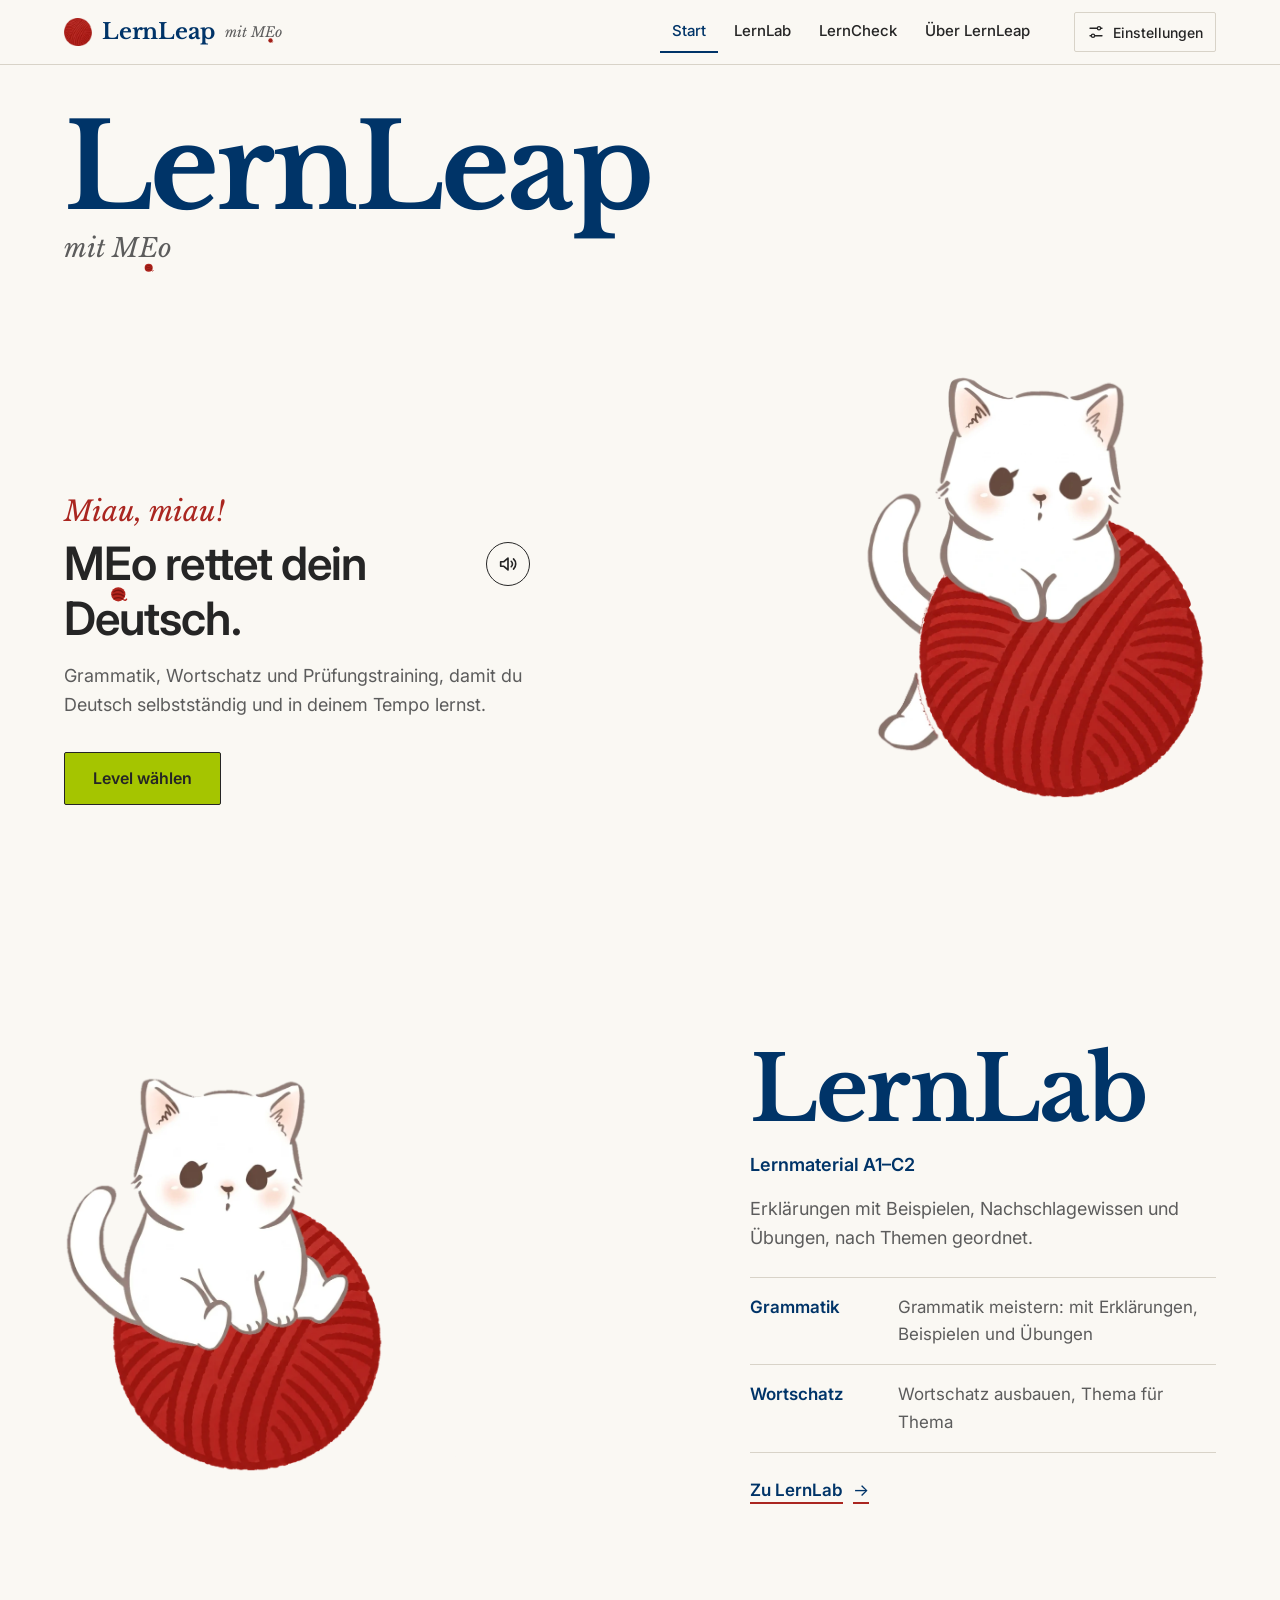
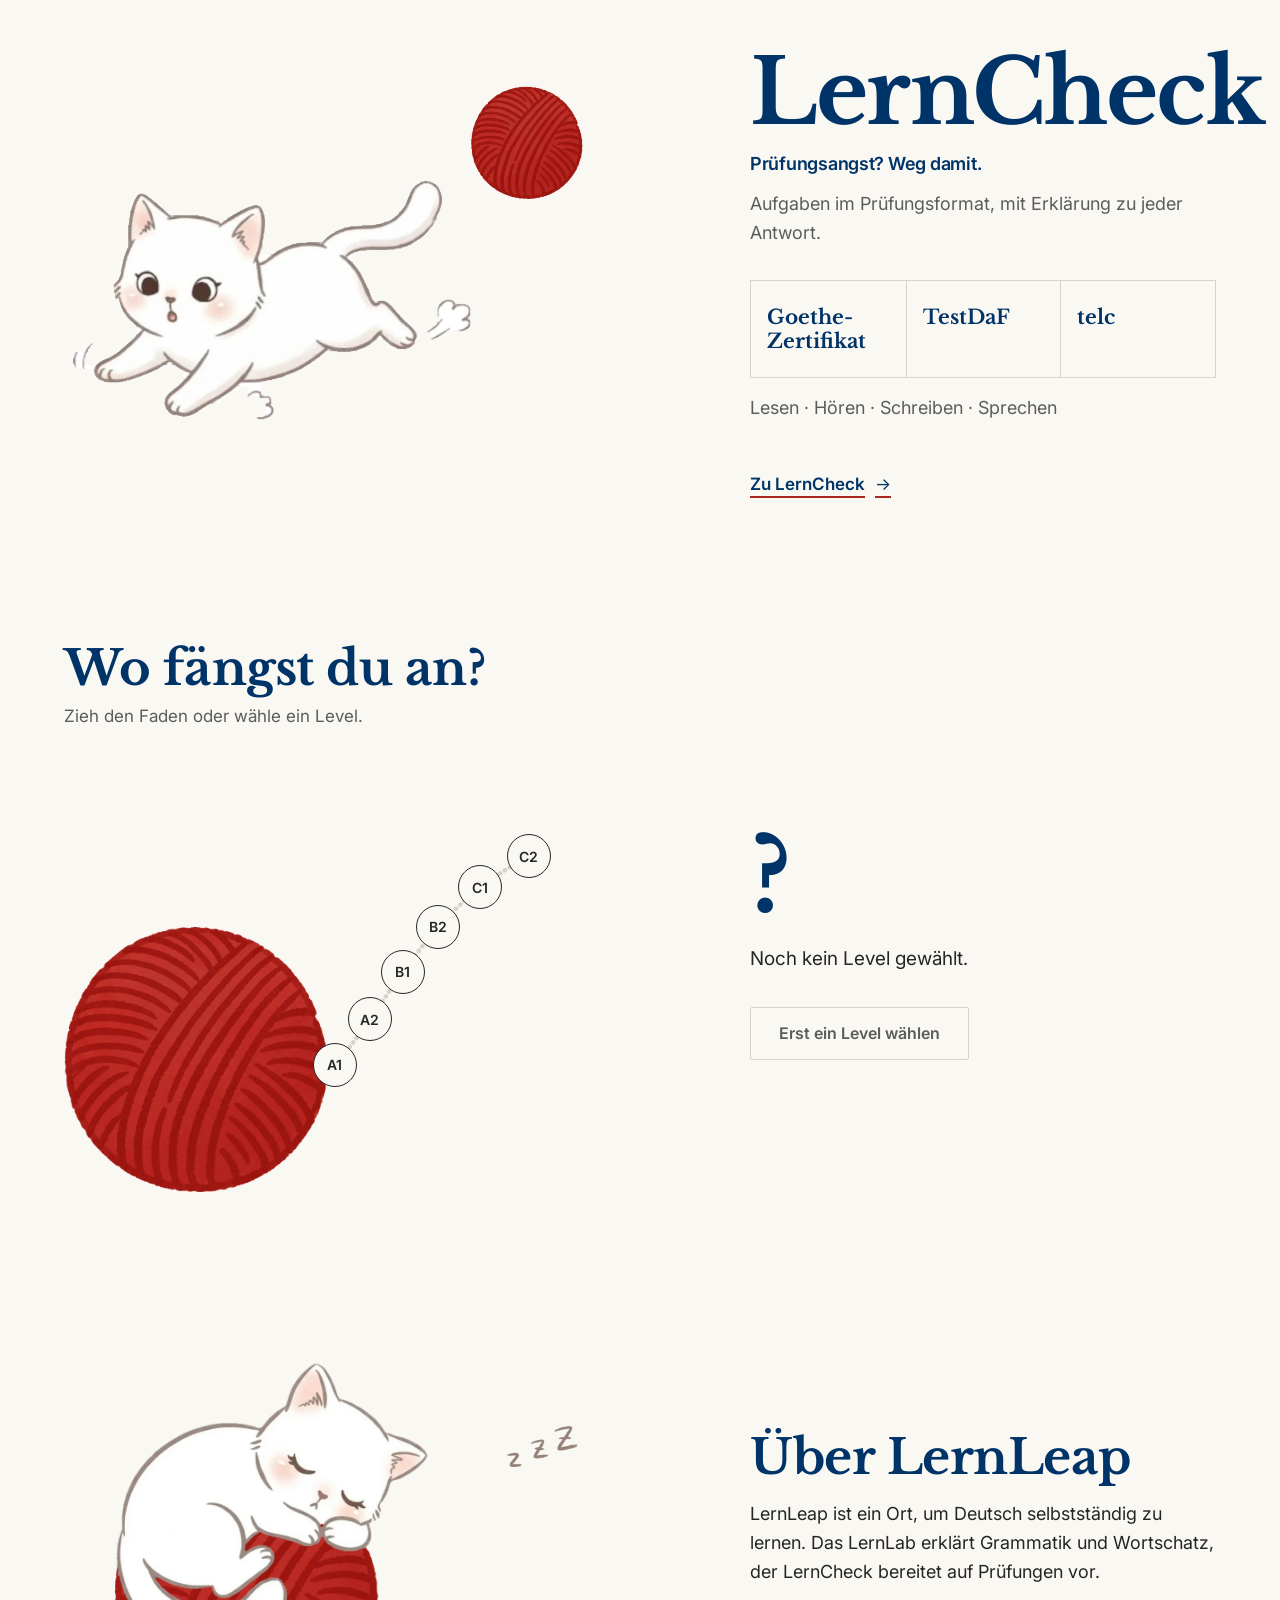
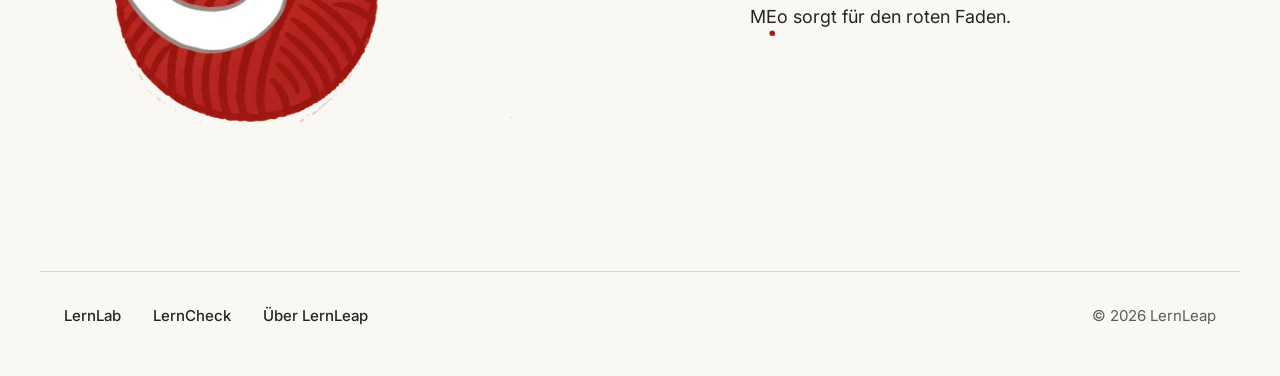
==== commit 08783444: "index.html" ====
--- a/index.html
+++ b/index.html
@@ -212,133 +212,163 @@
 }
 @media(min-width:820px){.lv-info{min-height:23rem;align-items:start}.lv-act{padding-top:var(--s2)}}
 .chk-skills{margin-bottom:var(--s4)}
+
+/* ===== v4 ===== */
+.view[hidden]{display:none}
+.view{animation:vin .42s var(--ease) both}
+@keyframes vin{from{opacity:0;transform:translateY(10px)}to{opacity:1;transform:none}}
+#v-start{position:relative}
+.thread,#thread2{position:absolute;left:0;top:0;pointer-events:none;overflow:visible}
+.thread{z-index:0}#thread2{z-index:2}
+.thread path,#thread2 path{fill:none;stroke:var(--yarn);stroke-linecap:round;stroke-linejoin:round}
+.hero-art{width:min(100%,clamp(240px,28vw,360px));cursor:pointer;touch-action:manipulation;-webkit-tap-highlight-color:transparent;margin-top:var(--s5)}
+.hero-svg{display:block;width:100%;height:auto;overflow:visible}.hero-svg *{pointer-events:none}
+.hook-row{display:flex;align-items:flex-start;gap:var(--s3)}
+.snd{flex:none;width:44px;height:44px;margin-top:6px;border-radius:50%;border:1.5px solid var(--text);background:var(--bg);color:var(--text);display:grid;place-items:center;cursor:pointer;padding:0;transition:border-color var(--t1),transform var(--t1)}
+.snd:hover{border-color:var(--yarn);transform:scale(1.06)}.snd.on{background:var(--green);color:var(--on-green)}
+.meo-w{white-space:nowrap}.meo-e{position:relative;display:inline-block}
+.yb{position:absolute;left:50%;bottom:-.3em;width:.36em;height:.36em;margin-left:-.16em;overflow:visible}
+.hero-hook{line-height:1.2!important}.hero-hook .yb{bottom:-.24em}
+.miau{display:block;margin:0 0 var(--s2);font:italic 400 clamp(20px,2.2vw,28px)/1.1 var(--serif);color:var(--yarn)}
+:root[data-theme="dark"] .miau{color:#F0716A}
+.miau.pulse{animation:miau .9s var(--ease)}
+@keyframes miau{0%{transform:scale(1) rotate(0)}30%{transform:scale(1.14) rotate(-3deg)}60%{transform:scale(1.06) rotate(2deg)}100%{transform:none}}
+.sx{position:relative;z-index:1;max-width:var(--wrap);margin:0 auto;padding:var(--s9) 24px 0;display:grid;grid-template-columns:repeat(12,1fr);column-gap:24px;align-items:center}
+.sx-art{grid-column:1/7;position:relative;z-index:1}.sx-art img{display:block}
+.a-sit,.a-sleep{width:min(100%,clamp(250px,36.7vw,470px))}
+.a-run{width:min(104%,clamp(280px,43.8vw,560px))}
+.sx-body{grid-column:8/13}
+.sx-body>p{max-width:46ch;font-size:18px;margin-top:var(--s3)}
+.go{margin-top:var(--s4);display:inline-flex;align-items:center;gap:10px}
+.go::after{content:"→";font-weight:400;transition:transform var(--t2) var(--ease)}.go:hover::after{transform:translateX(5px)}
+#v-start .sx .rows{margin:var(--s4) 0 0}
+.sleep-art .a-sleep{transform-origin:50% 100%;animation:breath 4s ease-in-out infinite}
+@keyframes breath{50%{transform:scaleY(1.012)}}
+.zzz{position:absolute!important;left:78.6%;top:23%;width:12.6%;animation:zz 3.6s ease-in-out infinite;pointer-events:none}
+@keyframes zz{0%{opacity:0;transform:translate(-8px,12px)}30%{opacity:1}70%{opacity:1}100%{opacity:0;transform:translate(10px,-18px)}}
+.pk-sec{position:relative;z-index:1;max-width:var(--wrap);margin:0 auto;padding:var(--s9) 24px 0}
+.pk-sec .hint{margin-top:var(--s2)}
+.pk-split{display:grid;grid-template-columns:repeat(12,1fr);column-gap:24px;margin-top:var(--s4)}
+.pk-split>.stage{grid-column:1/7}
+.pk-split>.lv-info{grid-column:8/13;display:block;border-top:0;min-height:0;padding-top:var(--s4)}
+.pk-split .lv-code{font-size:clamp(64px,8vw,104px);line-height:1}
+.pk-split .lv-desc{margin-top:var(--s3)}.pk-split .lv-act{margin-top:var(--s4)}
+.pk-split .stage{aspect-ratio:1000/720}
+.pk-split .meo{width:47%;left:0;bottom:0}
+.stage[data-art=ball] .meo img{width:100%}
+.pg{max-width:var(--wrap);margin:0 auto;padding:var(--s7) 24px 0;position:relative;z-index:1}
+.pg-head p{max-width:50ch;margin-top:var(--s3)}.pg-sec{margin-top:var(--s8)}.pg-sec .hint{margin-top:var(--s2);color:var(--muted)}
+.cards{display:grid;grid-template-columns:repeat(auto-fit,minmax(240px,1fr));gap:var(--s4);margin-top:var(--s5)}
+.card{border:1px solid var(--line);padding:var(--s5);background:var(--surface)}
+.card h3{font:700 22px/1.2 var(--serif);color:var(--blue);margin:0}.card p{margin-top:var(--s2);color:var(--muted);font-size:16px}
+.card .soon{display:inline-block;margin-top:var(--s3);font-size:13px;font-weight:600;letter-spacing:.04em;text-transform:uppercase;color:var(--yarn)}
+.trBg,.trFg{fill:none;stroke-linecap:round;stroke-linejoin:round}
+.trBg{stroke:var(--line);stroke-width:4;stroke-dasharray:1 9}.trFg{stroke:var(--yarn)}
+.stage .meo img{width:100%}
+@media(max-width:819px){
+  .sx,.pk-split{display:flex;flex-direction:column;align-items:stretch;gap:var(--s5)}.sx{padding-top:var(--s8)}
+  .sx-body{padding-right:var(--s3)}.sx-art{margin-right:-8px}
+  .a-sit,.a-sleep{width:min(92%,340px)}.a-run{width:100%}
+  .hero-art{width:min(70%,300px);margin-left:auto}
+  .pk-split .meo{width:42%}
+}
+@media(prefers-reduced-motion:reduce){.zzz,.sleep-art .a-sleep{animation:none}.view{animation:none}}
+@media(min-width:820px){.lv-info{min-height:23rem;align-items:start}.lv-act{padding-top:var(--s2)}}
+.chk-skills{margin-bottom:var(--s4)}
 </style>
 </head>
 <body>
 <a class="skip" href="#main" data-i18n="skip">Zum Inhalt</a>
 <header class="hd"><div class="hd-in">
-  <a class="logo" href="#start" aria-label="LernLeap mit MEo"><img class="logo-ball" id="logoBall" src="[data-uri]" alt="" width="28" height="28"><span class="logo-wm">LernLeap</span><span class="logo-sub">mit <span class="meo-w">M<span class="meo-e">E<svg class="yb" viewBox="0 0 10 10" aria-hidden="true"><circle cx="5" cy="5" r="4.3" fill="#B3261E"/><path d="M2.3 3.5c2-1.3 4.1-1 5.6.4M1.6 5.5c2.3-1 4.8-.8 6.8.6M2.7 7.5c1.6-.7 3.4-.6 4.8.2" fill="none" stroke="#7E1410" stroke-width=".8" stroke-linecap="round"/><path d="M8.3 8.3c.7.6 1.3.4 1.7-.3" fill="none" stroke="#B3261E" stroke-width=".9" stroke-linecap="round"/></svg></span>o</span></span></a>
+  <a class="logo" href="#/" aria-label="LernLeap mit MEo"><img class="logo-ball" id="logoBall" src="[data-uri]" alt="" width="28" height="28"><span class="logo-wm">LernLeap</span><span class="logo-sub">mit <span class="meo-w">M<span class="meo-e">E<svg class="yb" viewBox="0 0 10 10" aria-hidden="true"><circle cx="5" cy="5" r="4.3" fill="#B3261E"/><path d="M2.3 3.5c2-1.3 4.1-1 5.6.4M1.6 5.5c2.3-1 4.8-.8 6.8.6M2.7 7.5c1.6-.7 3.4-.6 4.8.2" fill="none" stroke="#7E1410" stroke-width=".8" stroke-linecap="round"/><path d="M8.3 8.3c.7.6 1.3.4 1.7-.3" fill="none" stroke="#B3261E" stroke-width=".9" stroke-linecap="round"/></svg></span>o</span></span></a>
   <nav class="nav" id="nav" data-i18n-label="nav.label" aria-label="Hauptnavigation">
-    <a href="#start" data-i18n="nav.start">Start</a>
-    <a href="#lernlab" data-i18n="nav.lab">LernLab</a>
-    <a href="#lerncheck" data-i18n="nav.check">LernCheck</a>
-    <a href="#ueber" data-i18n="nav.about">Über LernLeap</a>
+    <a href="#/" data-r="start" data-i18n="nav.start">Start</a><a href="#/lab" data-r="lab" data-i18n="nav.lab">LernLab</a><a href="#/check" data-r="check" data-i18n="nav.check">LernCheck</a><a href="#ueber" data-r="ueber" data-i18n="nav.about">Über LernLeap</a>
   </nav>
   <div class="hd-r">
-    <button class="ibtn" id="setBtn" aria-expanded="false" aria-controls="setPop" data-i18n-label="set.btn" aria-label="Einstellungen">
-      <svg viewBox="0 0 24 24" width="18" height="18" fill="none" stroke="currentColor" stroke-width="1.7" stroke-linecap="round" aria-hidden="true"><path d="M4 7h9M19 7h1M4 17h1M11 17h9"/><circle cx="16" cy="7" r="2.2"/><circle cx="8" cy="17" r="2.2"/></svg>
-      <span data-i18n="set.btn">Einstellungen</span>
-    </button>
+    <button class="ibtn" id="setBtn" aria-expanded="false" aria-controls="setPop" data-i18n-label="set.btn" aria-label="Einstellungen"><svg viewBox="0 0 24 24" width="18" height="18" fill="none" stroke="currentColor" stroke-width="1.7" stroke-linecap="round" aria-hidden="true"><path d="M4 7h9M19 7h1M4 17h1M11 17h9"/><circle cx="16" cy="7" r="2.2"/><circle cx="8" cy="17" r="2.2"/></svg><span data-i18n="set.btn">Einstellungen</span></button>
     <div class="pop" id="setPop" role="group" aria-label="Einstellungen" data-i18n-label="set.btn" hidden>
-      <fieldset><legend data-i18n="set.theme">Darstellung</legend>
-        <div class="seg">
-          <label><input type="radio" name="theme" value="light"><span data-i18n="theme.light">Hell</span></label>
-          <label><input type="radio" name="theme" value="dark"><span data-i18n="theme.dark">Dunkel</span></label>
-        </div></fieldset>
-      <fieldset><legend data-i18n="set.lang">Sprache</legend>
-        <div class="seg">
-          <label><input type="radio" name="lang" value="de"><span>Deutsch</span></label>
-          <label><input type="radio" name="lang" value="en"><span>English</span></label>
-        </div></fieldset>
+      <fieldset><legend data-i18n="set.theme">Darstellung</legend><div class="seg"><label><input type="radio" name="theme" value="light"><span data-i18n="theme.light">Hell</span></label><label><input type="radio" name="theme" value="dark"><span data-i18n="theme.dark">Dunkel</span></label></div></fieldset>
+      <fieldset><legend data-i18n="set.lang">Sprache</legend><div class="seg"><label><input type="radio" name="lang" value="de"><span>Deutsch</span></label><label><input type="radio" name="lang" value="en"><span>English</span></label></div></fieldset>
     </div>
     <button class="ibtn menu-btn" id="menuBtn" aria-expanded="false" aria-controls="nav" data-i18n="menu">Menü</button>
   </div>
 </div></header>
-
 <main id="main">
-  <svg class="thread" id="thread" aria-hidden="true" focusable="false"><path id="tp" d="" fill="none" stroke="var(--yarn)" stroke-width="5" stroke-linecap="round" stroke-linejoin="round"/></svg>
+<div class="view" id="v-start">
+  <svg class="thread" id="thread" aria-hidden="true" focusable="false"><path id="tA"/><path id="tB"/></svg>
+  <svg id="thread2" aria-hidden="true" focusable="false"><defs><clipPath id="pawClip" clipPathUnits="userSpaceOnUse"><circle id="pawC" r="30"/></clipPath></defs><path id="tAc" clip-path="url(#pawClip)"/></svg>
 
   <section class="hero" id="start">
     <div class="hero-main">
       <h1 class="hero-wm">LernLeap<span class="hero-by">mit <span class="meo-w">M<span class="meo-e">E<svg class="yb" viewBox="0 0 10 10" aria-hidden="true"><circle cx="5" cy="5" r="4.3" fill="#B3261E"/><path d="M2.3 3.5c2-1.3 4.1-1 5.6.4M1.6 5.5c2.3-1 4.8-.8 6.8.6M2.7 7.5c1.6-.7 3.4-.6 4.8.2" fill="none" stroke="#7E1410" stroke-width=".8" stroke-linecap="round"/><path d="M8.3 8.3c.7.6 1.3.4 1.7-.3" fill="none" stroke="#B3261E" stroke-width=".9" stroke-linecap="round"/></svg></span>o</span></span></h1>
       <div class="hero-copy">
+        <span class="miau" id="miau" data-i18n="miau">Miau, miau!</span>
         <div class="hook-row"><p class="hero-hook" data-i18n="hero.hook">MEo rettet dein Deutsch.</p><button type="button" class="snd" id="meowBtn" data-i18n-label="snd" aria-label="MEo miauen hören"><svg viewBox="0 0 24 24" width="22" height="22" fill="none" stroke="currentColor" stroke-width="1.8" stroke-linecap="round" stroke-linejoin="round" aria-hidden="true"><path d="M4 9.5v5h3.5L12 18.5v-13L7.5 9.5z"/><path d="M15.5 9a4 4 0 0 1 0 6M18 6.5a7.5 7.5 0 0 1 0 11"/></svg></button></div>
         <p class="hero-sub" data-i18n="hero.sub">Grammatik, Wortschatz und Prüfungstraining, damit du Deutsch selbstständig und in deinem Tempo lernst.</p>
         <a class="btn" href="#level" data-i18n="cta.level">Level wählen</a>
       </div>
     </div>
-    <div class="hero-art" id="heroBox" role="button" tabindex="0" aria-label="MEo wecken" data-i18n-label="alt.wake" data-tx="0.978" data-ty="0.934">
-      <svg class="hero-svg" id="heroSvg" viewBox="80 70 1050 880" role="img" aria-label="MEo, eine weiße Katze, schläft auf einem roten Wollknäuel." data-i18n-label="alt.hero2">
-        <g id="awakeG" opacity="0"><g id="r-thread"><image id="r-thread-img" href="[data-uri]" x="188" y="544" width="924" height="398" preserveAspectRatio="none"/></g>
-<g id="r-ball"><image id="r-ball-img" href="[data-uri]" x="188" y="381" width="602" height="563" preserveAspectRatio="none"/></g>
+    <div class="hero-art" id="heroBox" role="button" tabindex="0" aria-label="MEo streicheln" data-i18n-label="alt.hero2">
+      <svg class="hero-svg" id="heroSvg" viewBox="70 60 740 900" role="img" aria-label="MEo umarmt ein rotes Wollknäuel." data-i18n-label="alt.hug"><g id="awakeG"><g id="r-thread"></g>
+<g id="r-ball"><image id="r-ball-img" href="[data-uri]" x="195" y="354" width="590" height="590" preserveAspectRatio="none"/></g>
 <g id="r-tail-a"><image id="r-tail-a-img" href="[data-uri]" x="95" y="479" width="135" height="131" preserveAspectRatio="none"/><g id="r-tail-b"><image id="r-tail-b-img" href="[data-uri]" x="91" y="399" width="101" height="96" preserveAspectRatio="none"/><g id="r-tail-c"><image id="r-tail-c-img" href="[data-uri]" x="96" y="317" width="108" height="98" preserveAspectRatio="none"/></g></g></g>
 <g id="r-foot"><image id="r-foot-img" href="[data-uri]" x="111" y="686" width="125" height="163" preserveAspectRatio="none"/></g>
 <g id="r-breath"><g id="r-body"><image id="r-body-img" href="[data-uri]" x="228" y="314" width="386" height="272" preserveAspectRatio="none"/></g>
 <g id="r-head-tilt"><g id="r-head"><image id="r-head-img" href="[data-uri]" x="231" y="108" width="382" height="322" preserveAspectRatio="none"/></g>
 <g id="r-ear-l"><image id="r-ear-l-img" href="[data-uri]" x="252" y="83" width="139" height="131" preserveAspectRatio="none"/></g><g id="r-ear-r"><image id="r-ear-r-img" href="[data-uri]" x="499" y="90" width="117" height="136" preserveAspectRatio="none"/></g>
 <g id="r-gaze"><g id="r-eye-l"><image id="r-eye-l-img" href="[data-uri]" x="336" y="262" width="68" height="66" preserveAspectRatio="none"/></g><g id="r-eye-r"><image id="r-eye-r-img" href="[data-uri]" x="481" y="270" width="75" height="63" preserveAspectRatio="none"/></g></g></g></g>
-</g>
-        <g id="sleepG"><image href="[data-uri]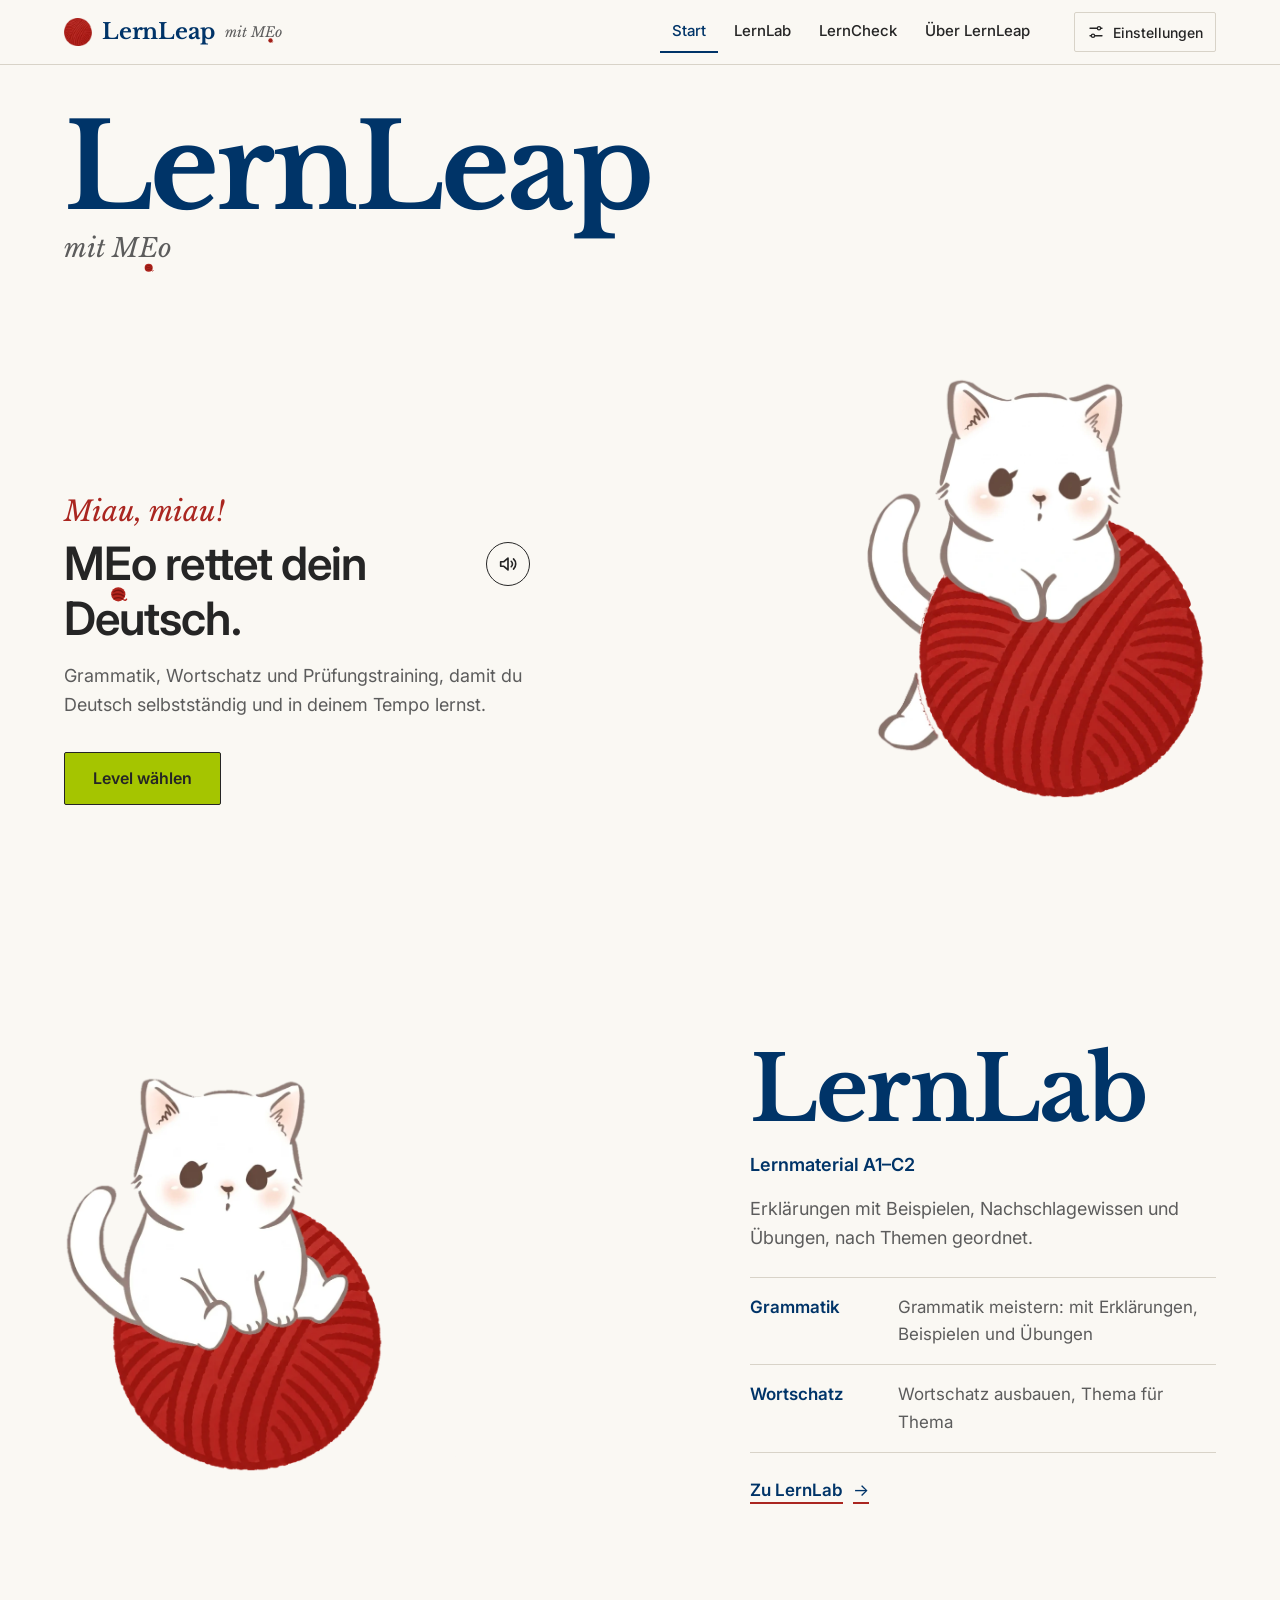
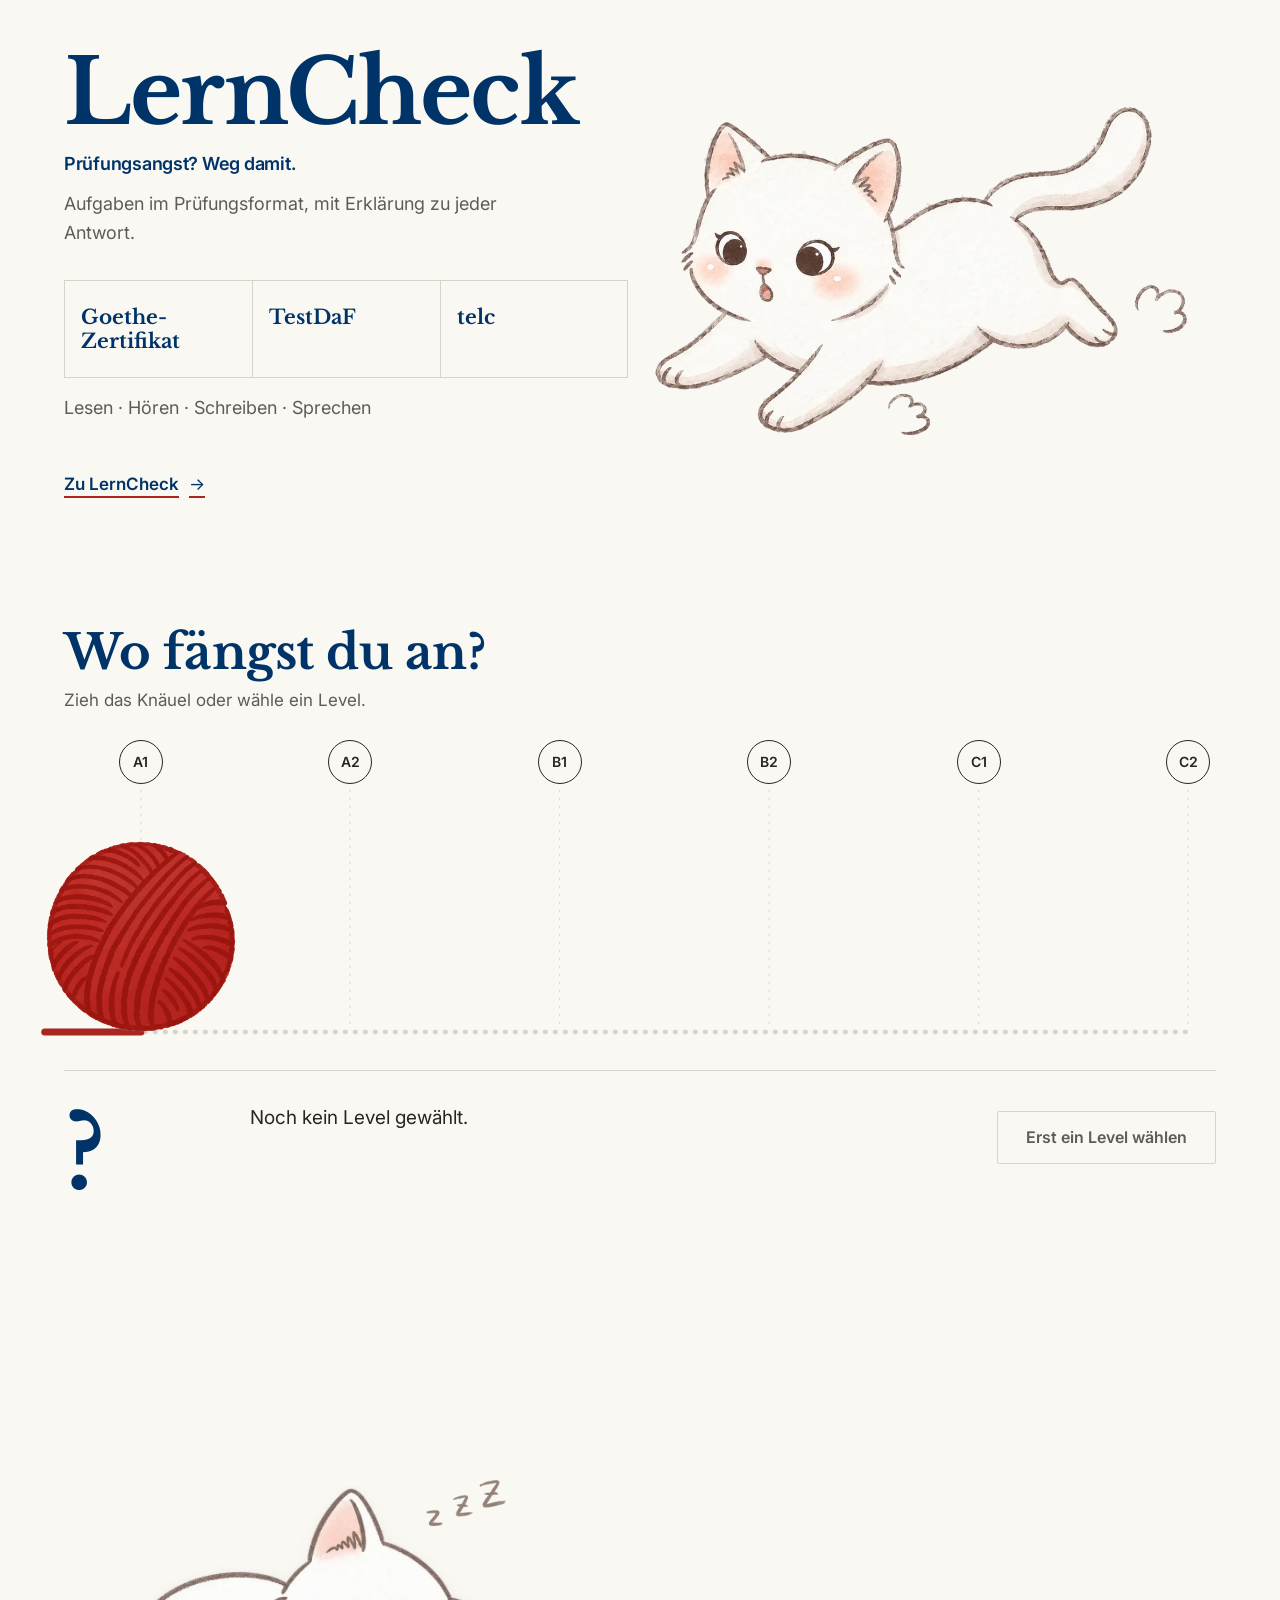
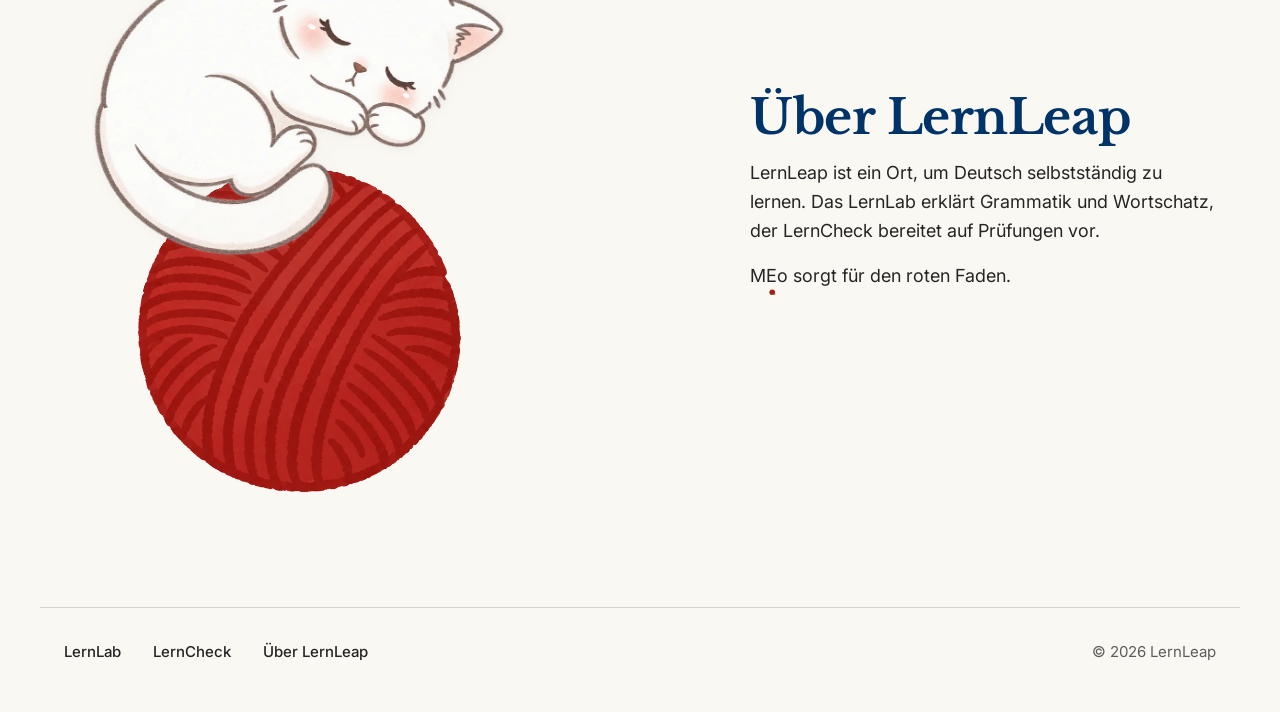
==== commit 6ad1b7c5: "thread refinement" ====
--- a/index.html
+++ b/index.html
@@ -275,6 +275,55 @@
 @media(prefers-reduced-motion:reduce){.zzz,.sleep-art .a-sleep{animation:none}.view{animation:none}}
 @media(min-width:820px){.lv-info{min-height:23rem;align-items:start}.lv-act{padding-top:var(--s2)}}
 .chk-skills{margin-bottom:var(--s4)}
+/* ===== v5 ===== */
+.sx-flip .sx-body{grid-column:1/7;grid-row:1}
+.sx-flip .sx-art{grid-column:7/13;grid-row:1;justify-self:end}
+.a-run{width:min(100%,clamp(280px,42vw,540px))}
+.pk-sec{padding-top:128px}
+.stage{--sh:clamp(240px,27vw,300px);aspect-ratio:auto;height:var(--sh);margin-top:var(--s4)}
+.stage .track{position:absolute;inset:0;width:100%;height:100%;overflow:visible;pointer-events:none;z-index:0}
+.ticks line{stroke:var(--line);stroke-width:1;stroke-dasharray:2 6}
+.hit{position:absolute;inset:50px 0 0 0;z-index:1;touch-action:pan-y;cursor:grab}
+.ball{position:absolute;left:0;top:0;z-index:2;pointer-events:none;transform-origin:50% 50%;max-width:none}
+.lv-info{margin-top:var(--s5)}
+.lv-desc{max-width:62ch}
+@media(min-width:820px){.lv-info{min-height:17rem}}
+.sleepbox{position:relative;width:min(100%,clamp(260px,38vw,470px));aspect-ratio:1/1.297}
+.sleepbox img{position:absolute;display:block;max-width:none}
+.sb-yarn{width:70%;left:15%;bottom:0;z-index:1}
+.sb-cat{width:88%;left:6%;top:0;z-index:2;transform-origin:50% 92%;animation:breathe 4.2s ease-in-out infinite}
+@keyframes breathe{0%,100%{transform:scale(1,1)}50%{transform:scale(1.012,1.032)}}
+.sleepbox .zzz{left:77%;top:-1%;width:17%;z-index:3}
+.ft{margin-top:var(--s7)}
+#ueber{padding-bottom:var(--s6)}
+@media(prefers-reduced-motion:reduce){.sb-cat{animation:none}}
+@media(max-width:819px){
+  .sx-flip .sx-body,.sx-flip .sx-art{grid-column:auto;grid-row:auto;justify-self:auto}
+  .a-run{width:min(100%,420px);margin-left:auto}
+  .sleepbox{margin:0 auto}
+}
+@media(max-width:600px){
+  body{font-size:16px}
+  .hd-in{padding:0 16px;gap:var(--s2)}
+  .hero,.sx,.pk-sec,.pg,.ft{padding-left:16px;padding-right:16px}
+  .hero{padding-top:var(--s4)}
+  .hero-wm{font-size:clamp(46px,17vw,72px)}
+  .hero-hook{font-size:clamp(26px,8vw,34px)}
+  .disp{font-size:clamp(38px,12.5vw,56px)}
+  .disp2{font-size:clamp(28px,8.5vw,38px)}
+  .sx,.pk-sec{padding-top:var(--s7)}.pk-sec{padding-top:104px}
+  .sx-body>p,.lab-body>p{font-size:16px}
+  .stage{--sh:230px}
+  .js .node{width:38px;height:38px;margin:-19px 0 0 -19px;font-size:13px}
+  .lv-info{grid-template-columns:1fr;gap:var(--s3);margin-top:var(--s4)}
+  .lv-code{font-size:64px;min-width:0}
+  .lv-desc{font-size:16px}
+  .btn{padding:14px 22px}
+  .exams li{padding:var(--s3) var(--s3)}
+  .ft{flex-direction:column;gap:var(--s2)}.ft nav{gap:var(--s3)}
+  .cards{grid-template-columns:1fr}
+}
+@media(max-width:380px){.logo-wm{font-size:19px}.hero-wm{font-size:44px}}
 </style>
 </head>
 <body>
@@ -296,7 +345,7 @@
 <main id="main">
 <div class="view" id="v-start">
   <svg class="thread" id="thread" aria-hidden="true" focusable="false"><path id="tA"/><path id="tB"/></svg>
-  <svg id="thread2" aria-hidden="true" focusable="false"><defs><clipPath id="pawClip" clipPathUnits="userSpaceOnUse"><circle id="pawC" r="30"/></clipPath></defs><path id="tAc" clip-path="url(#pawClip)"/></svg>
+  <svg id="thread2" aria-hidden="true" focusable="false"><defs><clipPath id="pawClip" clipPathUnits="userSpaceOnUse"><rect id="pawC"/></clipPath></defs><path id="tAc" clip-path="url(#pawClip)"/></svg>
 
   <section class="hero" id="start">
     <div class="hero-main">
@@ -331,21 +380,21 @@
     </div>
   </section>
 
-  <section class="sx" id="lerncheck">
-    <div class="sx-art" id="art3"><img class="a-run" data-asset="run" width="1064" height="717" alt="" data-i18n-alt="alt.run"></div>
+  <section class="sx sx-flip" id="lerncheck">
     <div class="sx-body">
       <h2 class="disp" data-i18n="nav.check">LernCheck</h2><p class="chk-hook" data-i18n="chk.hook"></p><p class="muted" data-i18n="chk.desc"></p>
       <ul class="exams"><li>Goethe-Zertifikat</li><li>TestDaF</li><li>telc</li></ul>
       <p class="chk-skills" data-i18n="chk.sk"></p>
       <a class="link go" href="#/check" data-i18n="go.check">Zu LernCheck</a>
     </div>
+    <div class="sx-art" id="art3"><img class="a-run" data-asset="run" width="1000" height="627" alt="" data-i18n-alt="alt.run"></div>
   </section>
 
   <section class="pk-sec" id="level"><h2 class="disp2" data-i18n="lv.title2">Wo fängst du an?</h2><p class="hint muted" data-i18n="lv.hint"></p>
-    <div class="pk-split" data-picker data-art="ball" data-split="1"></div></section>
+    <div data-picker></div></section>
 
   <section class="sx" id="ueber">
-    <div class="sx-art sleep-art" id="art5"><img class="a-sleep" data-asset="sleep" width="1050" height="874" alt="" data-i18n-alt="alt.sleep"><img class="zzz" data-asset="zzz" alt="" aria-hidden="true" width="420" height="245"></div>
+    <div class="sx-art sleep-art" id="art5"><div class="sleepbox"><img class="sb-yarn" data-asset="yarn" alt="" aria-hidden="true"><img class="sb-cat" data-asset="scat" alt="" data-i18n-alt="alt.sleep"><img class="zzz" data-asset="zzz" alt="" aria-hidden="true"></div></div>
     <div class="sx-body">
       <h2 class="disp2" data-i18n="end.title">Über LernLeap</h2><p data-i18n="end.text"></p><p class="fine" data-i18n="end.fine"></p>
     </div>
@@ -377,6 +426,7 @@
 const mq=matchMedia('(prefers-reduced-motion: reduce)'),rm=()=>mq.matches;
 const LV=['A1','A2','B1','B2','C1','C2'];
 const ASSET={"sit": "[data-uri]", "run": "[data-uri]", "sleep": "[data-uri]", "zzz": "[data-uri]", "ball": "[data-uri]"},MET={"sitc": {"W": 1028, "H": 867, "cx": 0.39007782101167315, "cy": 0.6528258362168397, "r": 0.28696498054474706}, "runc": {"W": 1064, "H": 717, "cx": 0.8270676691729323, "cy": 0.15704323570432357, "r": 0.10037593984962406}, "sleepc": {"W": 1050, "H": 874, "cx": 0.38857142857142857, "cy": 0.6475972540045767, "r": 0.2819047619047619}};
+ASSET.run="[data-uri]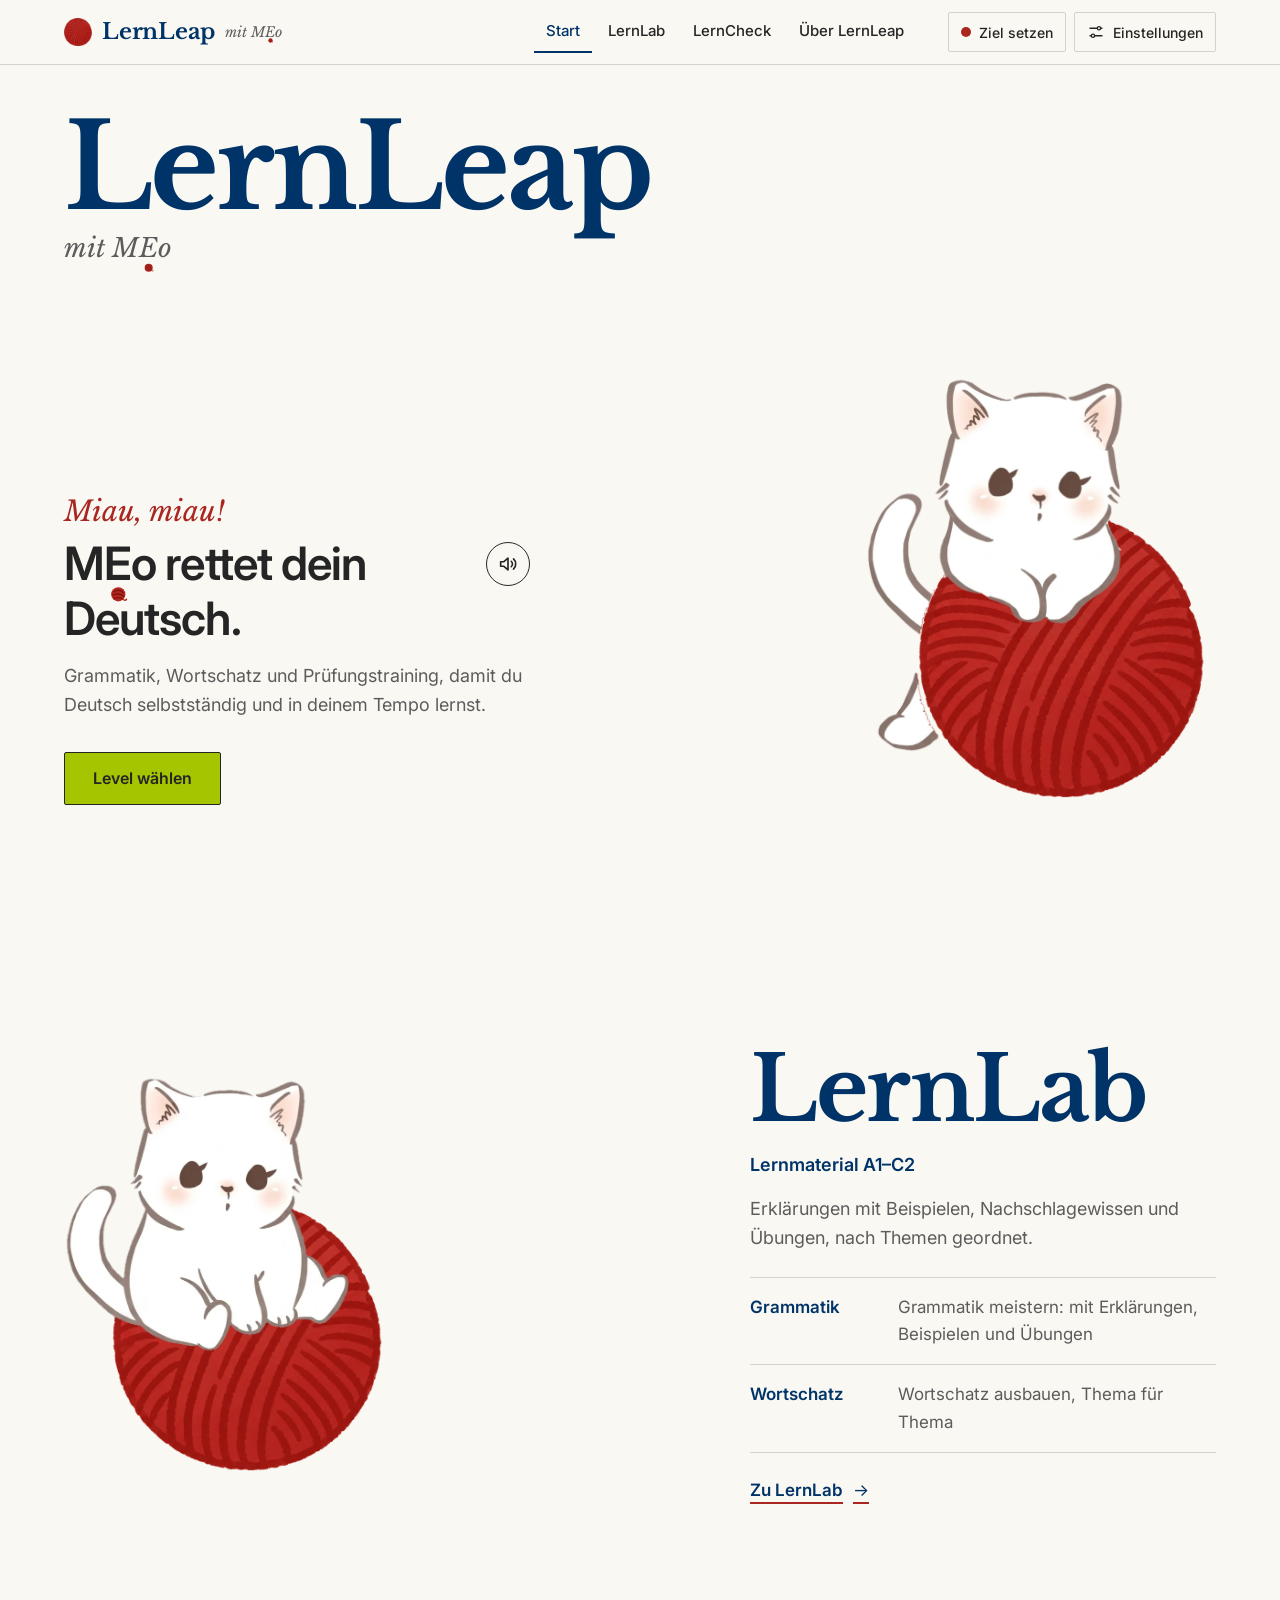
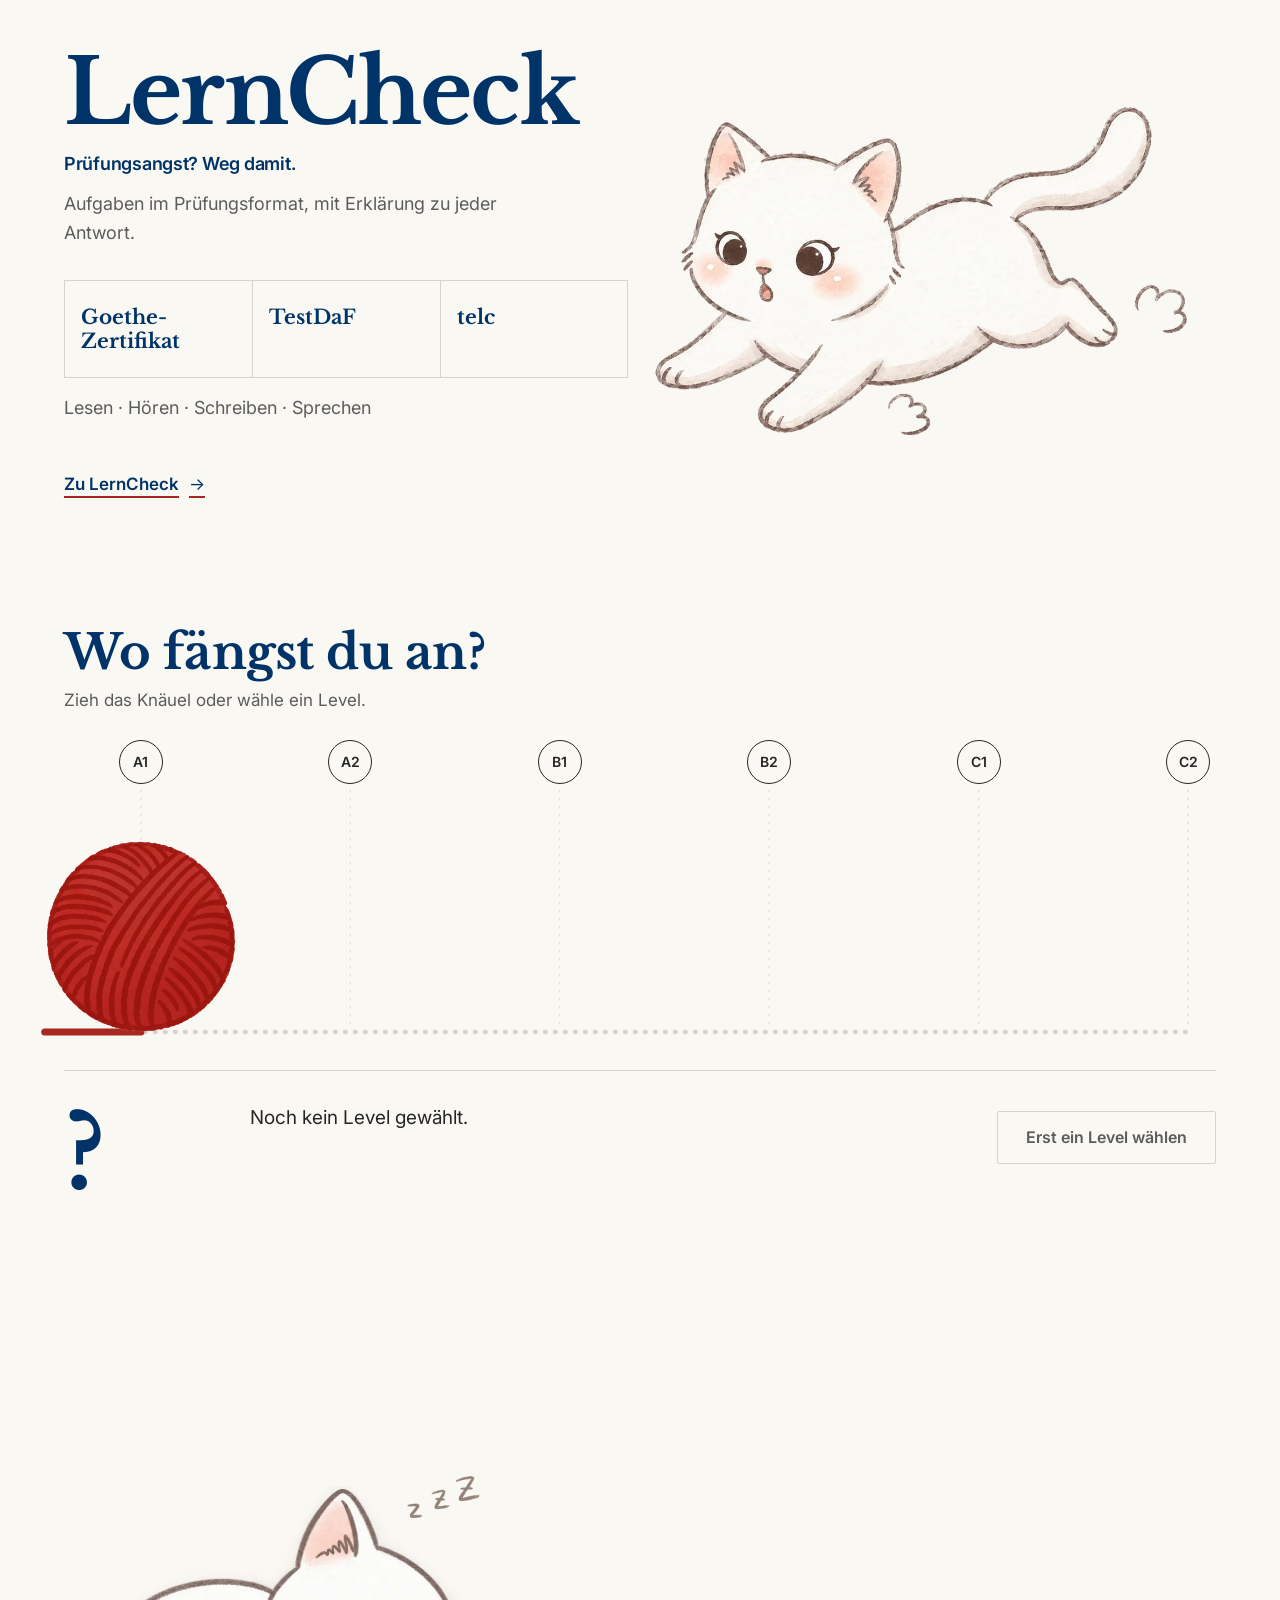
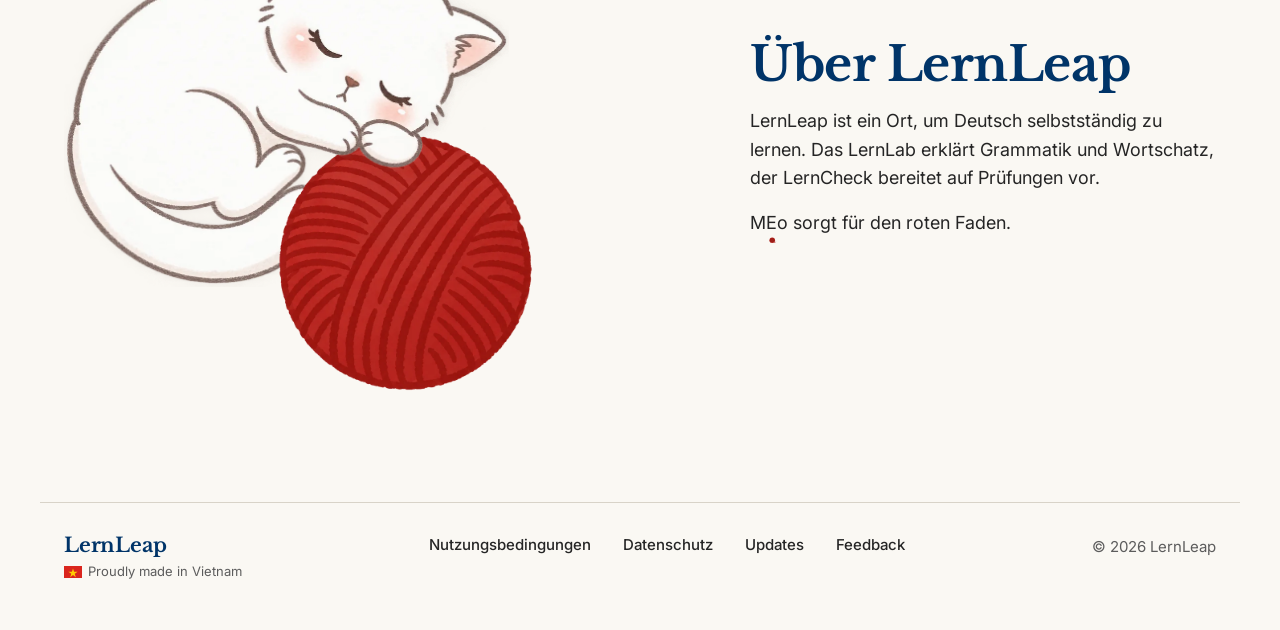
==== commit bdd3b21c: "thread refinement again" ====
--- a/index.html
+++ b/index.html
@@ -324,6 +324,41 @@
   .cards{grid-template-columns:1fr}
 }
 @media(max-width:380px){.logo-wm{font-size:19px}.hero-wm{font-size:44px}}
+
+/* ===== v6: goal, path, dialogs ===== */
+.gchip{gap:8px}.gchip .dot{width:10px;height:10px;border-radius:50%;background:var(--yarn);flex:none}
+.pop.gp{width:min(340px,calc(100vw - 32px))}
+.gp-t{font:700 18px var(--serif);color:var(--wm)}.gp-d{margin:var(--s3) 0}.gp-d div{display:flex;justify-content:space-between;gap:var(--s3);padding:6px 0;border-top:1px solid var(--line);font-size:15px}.gp-d dt{color:var(--muted)}.gp-d dd{margin:0;font-weight:600;text-align:right}
+.gp-n{font-size:13px;color:var(--muted)}.gp-b{display:flex;gap:var(--s2);flex-wrap:wrap;margin-top:var(--s3)}
+.btn.sm{padding:10px 16px;font-size:14px}
+dialog{width:min(640px,calc(100% - 24px));max-height:calc(100dvh - 24px);padding:0;border:1px solid var(--text);background:var(--surface);color:var(--text);border-radius:var(--r)}
+dialog::backdrop{background:rgba(11,22,36,.6)}
+.dl-in{padding:var(--s5)}.dl-in .disp2{font-size:clamp(26px,4vw,34px)}.dl-in fieldset{border:0;margin:var(--s4) 0 0;padding:0}.dl-in legend,.fl{display:block;font-weight:600;font-size:14px;color:var(--muted);margin:var(--s4) 0 var(--s2);padding:0}
+.dl-in select,.dl-in input[type=date],.dl-in textarea{width:100%;font:inherit;font-size:16px;padding:10px 12px;border:1px solid var(--line);background:var(--bg);color:var(--text);border-radius:var(--r)}
+.dl-in input[type=range]{width:100%;accent-color:var(--yarn)}.dl-in textarea{min-height:120px}
+.opts{display:grid;grid-template-columns:repeat(auto-fit,minmax(150px,1fr));gap:var(--s2)}.opts.one{grid-template-columns:1fr}.opts label{position:relative}
+.opts input{position:absolute;opacity:0;inset:0;margin:0;cursor:pointer}
+.opts span{display:block;height:100%;padding:10px 12px;border:1px solid var(--line);font-weight:500;font-size:15px}
+.opts small{display:block;font-weight:400;color:var(--muted);margin-top:2px}
+.opts input:hover+span{border-color:var(--text)}.opts input:checked+span{border:2px solid var(--blue);padding:9px 11px;color:var(--blue)}
+.opts input:checked+span::before{content:"\2713\00a0"}.opts input:focus-visible+span{outline:3px solid var(--focus);outline-offset:2px}
+.err{min-height:1.4em;margin-top:var(--s3);color:var(--yarn);font-weight:600;font-size:15px}:root[data-theme=dark] .err{color:#F0716A}
+.dl-b{display:flex;gap:var(--s2);flex-wrap:wrap;margin-top:var(--s4)}.hint-s{font-size:14px;color:var(--muted);margin-top:var(--s2)}
+.plan{margin-top:var(--s5);padding:var(--s4);border:1px solid var(--line);border-left:4px solid var(--yarn);background:var(--surface);max-width:640px}
+.plan[hidden]{display:none}.plan-h{display:flex;gap:var(--s3);align-items:center;flex-wrap:wrap}.plan-h .ibtn{margin-left:auto;height:34px}
+.plan ul{margin:var(--s3) 0}.plan li{padding:6px 0;border-top:1px solid var(--line)}.plan li[aria-current=true] a{font-weight:700;color:var(--blue)}.plan p{font-size:14px}
+.ft{align-items:flex-start}.ft-brand{display:flex;flex-direction:column;gap:6px}.ft-brand .logo-wm{font-size:20px}
+.made{display:inline-flex;align-items:center;gap:6px;font-size:13px;color:var(--muted)}.made svg{width:18px;height:12px;flex:none}
+.lbtn{background:none;border:0;padding:0;font:500 15px var(--sans);color:var(--text);cursor:pointer}.lbtn:hover{text-decoration:underline;text-decoration-color:var(--yarn);text-underline-offset:5px;text-decoration-thickness:2px}
+@media(max-width:819px){.ibtn.gchip{width:auto;padding:0 10px}.gchip span{display:inline}.dl-in{padding:var(--s4)}}
+
+/* v7: Meo sleeps on and hugs the yarn */
+.sleepbox{aspect-ratio:950/1020}
+.sleepbox .sb-cat{width:94.7%;left:0;top:0}
+.sleepbox .sb-back{z-index:1}
+.sleepbox .sb-yarn{width:54.7%;left:45.3%;top:49%;bottom:auto;z-index:2}
+.sleepbox .sb-front{z-index:3;clip-path:polygon(42.2% 0,100% 0,100% 72.8%,80% 72.5%,71.1% 72.8%,65% 69.3%,60.6% 66.6%,55.6% 64%,50.6% 60.7%,42.2% 54.3%)}
+.sleepbox .zzz{left:73%;top:-2%;width:15.5%;z-index:4}
 </style>
 </head>
 <body>
@@ -334,6 +369,7 @@
     <a href="#/" data-r="start" data-i18n="nav.start">Start</a><a href="#/lab" data-r="lab" data-i18n="nav.lab">LernLab</a><a href="#/check" data-r="check" data-i18n="nav.check">LernCheck</a><a href="#ueber" data-r="ueber" data-i18n="nav.about">Über LernLeap</a>
   </nav>
   <div class="hd-r">
+    <button class="ibtn gchip" id="goalBtn" type="button" aria-expanded="false" aria-controls="goalPop"><i class="dot" aria-hidden="true"></i><span id="goalTxt"></span></button><div class="pop gp" id="goalPop" role="group" data-i18n-label="goal.mine" aria-label="Mein Ziel" hidden></div>
     <button class="ibtn" id="setBtn" aria-expanded="false" aria-controls="setPop" data-i18n-label="set.btn" aria-label="Einstellungen"><svg viewBox="0 0 24 24" width="18" height="18" fill="none" stroke="currentColor" stroke-width="1.7" stroke-linecap="round" aria-hidden="true"><path d="M4 7h9M19 7h1M4 17h1M11 17h9"/><circle cx="16" cy="7" r="2.2"/><circle cx="8" cy="17" r="2.2"/></svg><span data-i18n="set.btn">Einstellungen</span></button>
     <div class="pop" id="setPop" role="group" aria-label="Einstellungen" data-i18n-label="set.btn" hidden>
       <fieldset><legend data-i18n="set.theme">Darstellung</legend><div class="seg"><label><input type="radio" name="theme" value="light"><span data-i18n="theme.light">Hell</span></label><label><input type="radio" name="theme" value="dark"><span data-i18n="theme.dark">Dunkel</span></label></div></fieldset>
@@ -345,7 +381,7 @@
 <main id="main">
 <div class="view" id="v-start">
   <svg class="thread" id="thread" aria-hidden="true" focusable="false"><path id="tA"/><path id="tB"/></svg>
-  <svg id="thread2" aria-hidden="true" focusable="false"><defs><clipPath id="pawClip" clipPathUnits="userSpaceOnUse"><rect id="pawC"/></clipPath></defs><path id="tAc" clip-path="url(#pawClip)"/></svg>
+  <svg id="thread2" aria-hidden="true" focusable="false"><defs><clipPath id="pawClip" clipPathUnits="userSpaceOnUse"><polygon id="pawC"/></clipPath></defs><path id="tAc" clip-path="url(#pawClip)"/></svg>
 
   <section class="hero" id="start">
     <div class="hero-main">
@@ -394,7 +430,7 @@
     <div data-picker></div></section>
 
   <section class="sx" id="ueber">
-    <div class="sx-art sleep-art" id="art5"><div class="sleepbox"><img class="sb-yarn" data-asset="yarn" alt="" aria-hidden="true"><img class="sb-cat" data-asset="scat" alt="" data-i18n-alt="alt.sleep"><img class="zzz" data-asset="zzz" alt="" aria-hidden="true"></div></div>
+    <div class="sx-art sleep-art" id="art5"><div class="sleepbox"><img class="sb-cat sb-back" data-asset="scat" alt="" data-i18n-alt="alt.sleep"><img class="sb-yarn" data-asset="yarn" alt="" aria-hidden="true"><img class="sb-cat sb-front" data-asset="scat" alt="" aria-hidden="true"><img class="zzz" data-asset="zzz" alt="" aria-hidden="true"></div></div>
     <div class="sx-body">
       <h2 class="disp2" data-i18n="end.title">Über LernLeap</h2><p data-i18n="end.text"></p><p class="fine" data-i18n="end.fine"></p>
     </div>
@@ -402,14 +438,14 @@
 </div>
 
 <div class="view" id="v-lab" hidden><div class="pg">
-  <header class="pg-head"><h1 class="disp" data-i18n="nav.lab">LernLab</h1><p class="tag" data-i18n="lab.tag"></p><p class="muted" data-i18n="lab.desc"></p></header>
+  <header class="pg-head"><h1 class="disp" data-i18n="nav.lab">LernLab</h1><p class="tag" data-i18n="lab.tag"></p><p class="muted" data-i18n="lab.desc"></p></header><aside class="plan" data-plan hidden></aside>
   <section class="pg-sec"><h2 class="disp2" data-i18n="lv.title2"></h2><p class="hint" data-i18n="lv.hint"></p><div data-picker data-art="sit"></div></section>
   <section class="pg-sec"><div class="cards">
     <div class="card"><h3 data-i18n="lab.g"></h3><p data-i18n="lab.gd"></p><span class="soon" data-i18n="soon"></span></div>
     <div class="card"><h3 data-i18n="lab.w"></h3><p data-i18n="lab.wd"></p><span class="soon" data-i18n="soon"></span></div></div></section>
 </div></div>
 <div class="view" id="v-check" hidden><div class="pg">
-  <header class="pg-head"><h1 class="disp" data-i18n="nav.check">LernCheck</h1><p class="tag" data-i18n="chk.hook"></p><p class="muted" data-i18n="chk.desc"></p></header>
+  <header class="pg-head"><h1 class="disp" data-i18n="nav.check">LernCheck</h1><p class="tag" data-i18n="chk.hook"></p><p class="muted" data-i18n="chk.desc"></p></header><aside class="plan" data-plan hidden></aside>
   <section class="pg-sec"><h2 class="disp2" data-i18n="lv.title2"></h2><p class="hint" data-i18n="lv.hint"></p><div data-picker data-art="sit"></div></section>
   <section class="pg-sec"><div class="cards">
     <div class="card"><h3>Goethe-Zertifikat</h3><p data-i18n="chk.sk"></p><span class="soon" data-i18n="soon"></span></div>
@@ -417,7 +453,22 @@
     <div class="card"><h3>telc</h3><p data-i18n="chk.sk"></p><span class="soon" data-i18n="soon"></span></div></div></section>
 </div></div>
 </main>
-<footer class="ft"><nav aria-label="Footer"><a href="#/lab" data-i18n="nav.lab">LernLab</a><a href="#/check" data-i18n="nav.check">LernCheck</a><a href="#ueber" data-i18n="nav.about">Über LernLeap</a></nav><span class="muted">© 2026 LernLeap</span></footer>
+<footer class="ft"><div class="ft-brand"><span class="logo-wm">LernLeap</span><span class="made"><svg viewBox="0 0 30 20" aria-hidden="true"><rect width="30" height="20" fill="#DA251D"/><path fill="#FFCD00" d="M15 4l1.8 5.6h5.9l-4.8 3.5 1.8 5.6L15 15.2l-4.7 3.5 1.8-5.6-4.8-3.5h5.9z"/></svg>Proudly made in Vietnam</span></div><nav aria-label="Footer"><button type="button" class="lbtn" data-info="terms" data-i18n="ft.terms">Nutzungsbedingungen</button><button type="button" class="lbtn" data-info="priv" data-i18n="ft.priv">Datenschutz</button><button type="button" class="lbtn" data-info="upd" data-i18n="ft.upd">Updates</button><button type="button" class="lbtn" data-info="fb" data-i18n="ft.fb">Feedback</button></nav><span class="muted">© 2026 LernLeap</span></footer>
+<dialog id="goalDlg" aria-labelledby="gdT"><form class="dl-in" id="goalForm" novalidate><h2 class="disp2" id="gdT" data-i18n="gd.title"></h2><p class="muted" data-i18n="gd.sub"></p>
+<label class="fl" for="gdLevel" data-i18n="goal.level"></label><select id="gdLevel"></select>
+<fieldset><legend data-i18n="goal.focus"></legend><div class="opts" id="gdFocus"></div></fieldset>
+<label class="fl" for="gdDate" data-i18n="goal.by"></label><input type="date" id="gdDate" required>
+<label class="fl" for="gdWeek"><span data-i18n="goal.week"></span>: <output id="gdWeekO"></output></label><input type="range" id="gdWeek" min="1" max="7" value="4">
+<p class="err" id="gdErr" role="alert"></p><div class="dl-b"><button type="submit" class="btn" data-i18n="gd.save"></button><button type="button" class="ibtn" data-close data-i18n="cancel"></button></div></form></dialog>
+<dialog id="pathDlg" aria-labelledby="pdT"><form class="dl-in" id="pathForm" novalidate><h2 class="disp2" id="pdT" data-i18n="thread"></h2><p class="muted" id="pdLv"></p>
+<fieldset><legend data-i18n="p.s1"></legend><div class="opts" id="pCats"><label><input type="checkbox" name="cat" value="grammar"><span data-i18n="cat.grammar"></span></label><label><input type="checkbox" name="cat" value="vocab"><span data-i18n="cat.vocab"></span></label><label><input type="checkbox" name="cat" value="skills"><span data-i18n="cat.skills"></span></label><label><input type="checkbox" name="cat" value="cert"><span data-i18n="cat.cert"></span></label></div>
+<div id="pSkills" hidden><p class="fl" data-i18n="cat.skills"></p><div class="opts"><label><input type="checkbox" name="sk" value="lesen"><span data-i18n="sk.lesen"></span></label><label><input type="checkbox" name="sk" value="hoeren"><span data-i18n="sk.hoeren"></span></label><label><input type="checkbox" name="sk" value="schreiben"><span data-i18n="sk.schreiben"></span></label><label><input type="checkbox" name="sk" value="sprechen"><span data-i18n="sk.sprechen"></span></label></div></div>
+<div id="pCerts" hidden><p class="fl" data-i18n="cat.cert"></p><div class="opts one" id="pCertList"></div><p class="hint-s" data-i18n="p.certn"></p></div></fieldset>
+<fieldset><legend data-i18n="p.s2"></legend><button type="button" class="btn sm" id="pAcc" data-i18n="p.acc"></button><p class="hint-s" data-i18n="p.accd"></p><p class="hint-s" id="pAccN" role="status" hidden data-i18n="p.accn"></p>
+<div class="opts one" style="margin-top:12px"><label><input type="radio" name="auth" value="guest" checked><span data-i18n="p.guest"></span></label></div><p class="hint-s" data-i18n="p.guestn"></p></fieldset>
+<fieldset><legend data-i18n="p.s3"></legend><div class="opts"><label><input type="radio" name="fmt" value="library"><span><b data-i18n="p.lib"></b><small data-i18n="p.libd"></small></span></label><label><input type="radio" name="fmt" value="practice"><span><b data-i18n="p.prac"></b><small data-i18n="p.pracd"></small></span></label></div></fieldset>
+<p class="err" id="pErr" role="alert"></p><div class="dl-b"><button type="submit" class="btn" data-i18n="p.go"></button><button type="button" class="ibtn" data-close data-i18n="cancel"></button></div></form></dialog>
+<dialog id="infoDlg" aria-labelledby="idT"><div class="dl-in"><h2 class="disp2" id="idT"></h2><div id="idB"></div><div class="dl-b"><button type="button" class="ibtn" data-close data-i18n="close"></button></div></div></dialog>
 <script>
 (()=>{
 const D=document,R=D.documentElement,$=(s,c=D)=>c.querySelector(s),$$=(s,c=D)=>[...c.querySelectorAll(s)];
@@ -437,7 +488,7 @@
 'chk.hook':'Prüfungsangst? Weg damit.','chk.desc':'Aufgaben im Prüfungsformat, mit Erklärung zu jeder Antwort.','chk.sk':'Lesen · Hören · Schreiben · Sprechen',
 'lv.title':'Wo fängst du an?','lv.hint':'Zieh das Knäuel oder wähle ein Level.','lv.group':'Sprachniveau',
 lv:[{i:'Bestätigt Grundkenntnisse auf dem Niveau A1: Hören, Lesen, Schreiben und Sprechen.',b:['dich einfach verständigen, dich vorstellen und Fragen zur Person beantworten kannst, notfalls mit Gesten;','bekannte Alltagswendungen und einfache Sätze verwenden kannst, etwa zu dir und deiner Familie, zu Einkauf, Arbeit oder Schule und zum Wohnen;','kurze, einfache Gespräche in Alltagssituationen verstehst, wenn langsam und deutlich gesprochen wird.']},{i:'Bestätigt Grundkenntnisse auf dem Niveau A2: Hören, Lesen, Schreiben und Sprechen.',b:['gebräuchliche Wendungen und Ausdrücke im Alltag verstehen und verwenden kannst;','dich in einfachen, routinemäßigen Situationen über vertraute Themen wie Herkunft, Ausbildung, direkte Umgebung und Bedürfnisse verständigen kannst;','aus kurzen Texten mit häufigem Wortschatz (einfache Zeitungsartikel, Anzeigen, Aushänge) die Hauptinformationen entnehmen kannst.']},{i:'Vier Module (Hören, Lesen, Schreiben, Sprechen), einzeln oder kombiniert ablegbar.',b:['bei klarer Standardsprache die Hauptinformationen zu Alltagsthemen wie Arbeit, Schule oder Freizeit verstehst;','dich einfach, strukturiert und adressatengerecht zu bekannten Themen, Interessen, Erfahrungen, Träumen und Zielen äußern sowie Gründe und Erklärungen geben kannst;','unkomplizierte Sachtexte zu deinen Interessen und deinem Fachgebiet verstehst.']},{i:'Vier Module (Hören, Lesen, Schreiben, Sprechen), einzeln oder kombiniert ablegbar.',b:['die Hauptinhalte komplexer Texte zu konkreten und abstrakten Themen sowie Fachdiskussionen im eigenen Gebiet verstehst;','dich so spontan und flüssig verständigen kannst, dass ein normales Gespräch mit Muttersprachlern ohne große Anstrengung auf beiden Seiten möglich ist;','dich klar und detailliert zu vielen Themen äußern, einen Standpunkt zu einer aktuellen Frage erläutern und Vor- und Nachteile abwägen kannst.']},{i:'Vier Module (Hören, Lesen, Schreiben, Sprechen), einzeln oder kombiniert ablegbar.',b:['Deutsch im privaten, öffentlichen, akademischen und beruflichen Kontext flexibel und wirksam einsetzen kannst;','anspruchsvolle, lange Texte und ihre implizite Bedeutung auch zu unvertrauten Themen verstehst;','dich spontan und flüssig verständigen und einen Standpunkt vertreten kannst.']},{i:'Vier Module (Hören, Lesen, Schreiben, Sprechen). Im Schreiben kannst du ein literaturbezogenes Thema wählen.',b:['Informationen aus verschiedenen schriftlichen und mündlichen Quellen zusammenfassen und Begründungen und Erklärungen zusammenhängend wiedergeben kannst;','dich flüssig, spontan und genau ausdrücken und feine Bedeutungsunterschiede deutlich machen kannst;','praktisch alles, was du auf Deutsch liest oder hörst, mühelos verstehst.']}],
-lvNone:'Noch kein Level gewählt.',lvLead:'Mit bestandener Prüfung zeigst du, dass du …',lvCta:'Mit {l} fortfahren',lvCtaOff:'Erst ein Level wählen',saved:'{l} ist auf diesem Gerät gemerkt.',
+lvNone:'Noch kein Level gewählt.',lvLead:'Mit bestandener Prüfung zeigst du, dass du …',lvCta:'Ziel für {l} setzen',lvCtaOff:'Erst ein Level wählen',saved:'{l} ist auf diesem Gerät gemerkt.',
 'end.title':'Über LernLeap','end.text':'LernLeap ist ein Ort, um Deutsch selbstständig zu lernen. Das LernLab erklärt Grammatik und Wortschatz, der LernCheck bereitet auf Prüfungen vor.','end.fine':'MEo sorgt für den roten Faden.',
 'miau':'Miau, miau!','go.lab':'Zu LernLab','go.check':'Zu LernCheck','soon':'Bald verfügbar','lv.title2':'Wo fängst du an?','alt.sit':'MEo, eine weiße Katze, sitzt auf einem roten Wollknäuel.','alt.run':'MEo jagt einem roten Wollfaden hinterher.','alt.hug':'MEo umarmt ein rotes Wollknäuel.','pg.lab.t':'Grammatik und Wortschatz','pg.chk.t':'Prüfungstraining','alt.sleep':'MEo schläft auf einem roten Wollknäuel.','alt.ball':'Ein rotes Wollknäuel.','alt.hero2':'MEo, eine weiße Katze, schläft auf einem roten Wollknäuel.','alt.wake':'MEo wecken',snd:'MEo miauen hören','alt.lying':'MEo liegt auf dem Rücken und spielt zufrieden.','alt.sit':'MEo sitzt auf dem Wollknäuel und schaut neugierig.','alt.sleep':'MEo schläft auf dem Wollknäuel.'},
 en:{skip:'Skip to content','nav.label':'Main navigation','nav.start':'Start','nav.lab':'LernLab','nav.check':'LernCheck','nav.about':'About LernLeap',menu:'Menu','set.btn':'Settings','set.theme':'Appearance','theme.light':'Light','theme.dark':'Dark','set.lang':'Language',
@@ -446,7 +497,7 @@
 'chk.hook':'Knock exam nerves out.','chk.desc':'Exam-format tasks, with an explanation for every answer.','chk.sk':'Reading · Listening · Writing · Speaking',
 'lv.title':'Where do you start?','lv.hint':'Roll the yarn or pick a level.','lv.group':'Language level',
 lv:[{i:'Confirms basic language knowledge at level A1: listening, reading, writing and speaking.',b:['can interact in a simple way, introduce yourself and answer basic questions about personal details, falling back on gestures if needed;','can use familiar everyday phrases and simple sentences, for example about yourself and your family, shopping, work or school, and where you live;','can understand short, basic conversations in everyday situations if the other person speaks slowly and clearly.']},{i:'Confirms basic language knowledge at level A2: listening, reading, writing and speaking.',b:['can use and understand common expressions and phrases in everyday situations;','can take part in basic, routine exchanges about familiar topics such as your origin and education, your surroundings and your needs;','can pick out the main information from short texts with frequent vocabulary (simple newspaper articles, ads, notice boards).']},{i:'Four modules (listening, reading, writing, speaking), which can be taken individually or combined.',b:['can understand the main points when clear standard language is spoken about everyday topics such as work, school or leisure;','can express yourself in a simple, structured and audience-appropriate way about familiar topics, interests, experiences, dreams and goals, and give reasons and explanations;','can understand uncomplicated non-fiction texts about your interests and your field.']},{i:'Four modules (listening, reading, writing, speaking), which can be taken individually or combined.',b:['can understand the main points of complex texts on concrete and abstract topics, including professional discussions in your field;','can communicate spontaneously and fluently enough for regular interaction with a German speaker without strain on either side;','can express yourself clearly and in detail on many topics, explain a position on a current issue and weigh the advantages and disadvantages of options.']},{i:'Four modules (listening, reading, writing, speaking), which can be taken individually or combined.',b:['can use German flexibly and effectively in private, public, academic and professional contexts;','can understand demanding, long texts and their implicit meaning, even on unfamiliar topics;','can communicate spontaneously and fluently and argue a position.']},{i:'Four modules (listening, reading, writing, speaking). In the writing module you can choose a literature-related topic.',b:['can summarise information from different written and spoken sources and present reasons and explanations coherently;','can communicate fluently, spontaneously and precisely and express fine shades of meaning;','can understand practically everything you read or hear in German without effort.']}],
-lvNone:'No level selected yet.',lvLead:'Passing the exam shows that you …',lvCta:'Continue with {l}',lvCtaOff:'Choose a level first',saved:'{l} is saved on this device.',
+lvNone:'No level selected yet.',lvLead:'Passing the exam shows that you …',lvCta:'Set a goal for {l}',lvCtaOff:'Choose a level first',saved:'{l} is saved on this device.',
 'end.title':'About LernLeap','end.text':'LernLeap is a place to learn German on your own. LernLab explains grammar and vocabulary, LernCheck prepares you for exams.','end.fine':'MEo makes sure there is a thread to follow.',
 'miau':'Meow, meow!','go.lab':'Go to LernLab','go.check':'Go to LernCheck','soon':'Coming soon','lv.title2':'Where do you start?','alt.sit':'MEo, a white cat, sits on a ball of red yarn.','alt.run':'MEo chases a red thread.','alt.hug':'MEo hugs a ball of red yarn.','pg.lab.t':'Grammar and vocabulary','pg.chk.t':'Exam training','alt.sleep':'MEo sleeps on a ball of red yarn.','alt.ball':'A ball of red yarn.','alt.hero2':'MEo, a white cat, sleeps on a ball of red yarn.','alt.wake':'Wake MEo',snd:'Hear MEo meow','alt.lying':'MEo lies on its back, playing happily.','alt.sit':'MEo sits on the ball of yarn and looks curious.','alt.sleep':'MEo sleeps on the ball of yarn.'}
 };
@@ -458,7 +509,7 @@
   $$('[data-i18n-alt]').forEach(e=>e.alt=t[e.dataset.i18nAlt]);
   $$('[data-i18n-label]').forEach(e=>e.setAttribute('aria-label',t[e.dataset.i18nLabel]));
   $$('input[name=lang]').forEach(i=>i.checked=i.value===lang);
-  pickers.forEach(p=>p.refresh());
+  pickers.forEach(p=>p.refresh());if(typeof renderAll==='function')renderAll();
 }
 function applyTheme(){R.dataset.theme=theme;$$('input[name=theme]').forEach(i=>i.checked=i.value===theme)}
 $$('input[name=lang]').forEach(i=>i.addEventListener('change',()=>{lang=i.value;store.set('ll-lang',lang);applyLang()}));
@@ -478,16 +529,18 @@
 let route='';
 function setCurrent(k){navA.forEach(a=>{if(a.dataset.r===k)a.setAttribute('aria-current','true');else a.removeAttribute('aria-current')})}
 function go(){
-  const h=location.hash,r=h==='#/lab'?'lab':h==='#/check'?'check':'start',anc=r==='start'&&h.length>1&&h[1]!=='/'?h.slice(1):'';
+  const h0=location.hash,h=h0.split('?')[0],qs=new URLSearchParams(h0.split('?')[1]||''),qi=LV.indexOf((qs.get('level')||'').toUpperCase()),r=h==='#/lab'?'lab':h==='#/check'?'check':'start',anc=r==='start'&&h.length>1&&h[1]!=='/'?h.slice(1):'';
+  if(qi>=0&&qi!==sel)selectAll(qi,null);
   if(r!==route){Object.entries(views).forEach(([k,v])=>v.hidden=k!==r);route=r;if(!anc)scrollTo({top:0,behavior:'instant'});setCurrent(r==='start'&&!anc?'start':r);schedule()}
   if(anc&&$('#'+anc)){setCurrent(anc==='ueber'?'ueber':'start');requestAnimationFrame(()=>$('#'+anc).scrollIntoView({behavior:rm()?'auto':'smooth'}))}
   else if(r==='start')setCurrent('start');
+  if(typeof renderPlan==='function')renderPlan();
 }
 addEventListener('hashchange',go);
 (()=>{const io=new IntersectionObserver(es=>es.forEach(e=>{if(e.isIntersecting&&route==='start')setCurrent(e.target.id==='ueber'?'ueber':'start')}),{rootMargin:'-40% 0px -55% 0px'});['start','ueber'].forEach(id=>io.observe($('#'+id)))})();
 
 /* ===== level picker: the yarn ball rolls along the ground and shrinks as it unwinds ===== */
-let sel=-1,savedLv=store.get('ll-level');
+let sel=-1,savedLv=store.get('ll-level'),goal=null;
 const uw=()=>Math.max(5,Math.min(7.6,.0056*innerWidth));
 function makePicker(root){
   root.innerHTML=`<div class="stage"><svg class="track" aria-hidden="true" focusable="false"><g class="ticks"></g><path class="trBg"/><path class="trFg"/></svg><div class="hit" aria-hidden="true"></div><img class="ball" data-asset="yarn" alt="" aria-hidden="true"><div class="nodes" role="radiogroup" data-i18n-label="lv.group">${LV.map(l=>`<button type="button" class="node" role="radio" aria-checked="false">${l}</button>`).join('')}</div></div><div class="lv-info"><p class="lv-code" aria-hidden="true">?</p><div class="lv-desc" aria-live="polite"></div><div class="lv-act"><button type="button" class="btn lvBtn" aria-disabled="true"></button><p class="lv-st" role="status"></p></div></div>`;
@@ -521,7 +574,7 @@
   function info(){
     const t=T[lang];code.textContent=cand<0?'?':LV[cand];
     if(cand<0)desc.textContent=t.lvNone;else{const d=t.lv[cand];desc.innerHTML='<span class="lv-intro">'+d.i+'</span><span class="lv-lead">'+t.lvLead+'</span><ul class="lv-pts">'+d.b.map(x=>'<li>'+x+'</li>').join('')+'</ul>'}
-    btn.textContent=sel<0?t.lvCtaOff:t.lvCta.replace('{l}',LV[sel]);btn.setAttribute('aria-disabled',sel<0);
+    btn.textContent=sel<0?t.lvCtaOff:(goal&&goal.level===LV[sel]?t.thread:t.lvCta.replace('{l}',LV[sel]));btn.setAttribute('aria-disabled',sel<0);
     st.textContent=(sel>=0&&savedLv===LV[sel])?t.saved.replace('{l}',LV[sel]):'';
   }
   function show(i){cand=i;nodes.forEach((b,j)=>{b.setAttribute('aria-checked',j===i);b.tabIndex=(i<0?j===0:j===i)?0:-1;b.classList.toggle('reached',j<=i)});info()}
@@ -538,10 +591,10 @@
   hit.addEventListener('pointermove',e=>{if(drag)mv(e)});
   const end=()=>{if(!drag)return;drag=false;stage.classList.remove('drag');selectAll(cand,P)};
   hit.addEventListener('pointerup',end);hit.addEventListener('pointercancel',end);
-  btn.addEventListener('click',()=>{if(sel<0)return;savedLv=LV[sel];store.set('ll-level',savedLv);pickers.forEach(p=>p.refresh())});
+  btn.addEventListener('click',()=>{if(sel<0)return;if(goal&&goal.level===LV[sel])openPath();else openGoal()});
   const P={layout,apply,refresh:()=>info(),stage,M,info:q('.lv-info')};pickers.push(P);return P;
 }
-function selectAll(i,src,focus){sel=i;pickers.forEach(p=>p.apply(i,p===src&&focus,p!==src))}
+function selectAll(i,src,focus){sel=i;if(i>=0){savedLv=LV[i];store.set('ll-level',savedLv)}pickers.forEach(p=>p.apply(i,p===src&&focus,p!==src))}
 $$('[data-picker]').forEach(makePicker);
 
 
@@ -591,22 +644,28 @@
   const V={c:{x:Math.max(PAW.x-135*u-rV,xL+rW+rV+10),y:rr.t+30*u},r:rV,s:1};
   const lineY=runBot+64,D={c:{x:PAW.x-10*u,y:lineY-rD},r:rD,s:1},Wn={c:{x:xL+rW,y:lineY+rW},r:rW,s:-1};
   const CU={c:{x:CUx,y:G-M.rc},r:M.rc,s:-1};
-  const N=[{c:B1.c,r:0,s:1},{c:B2.c,r:.72*B2.r,s:-1},{c:PAW,r:rp,s:1},D,Wn,CU];
-  const S=belt(N,[null,null,[0,0],[0,0],[0,0]]),endA={uL:{x:1,y:0},P1:{x:CUx,y:G}};
-  const dA=`M${S[0].P1.x} ${S[0].P1.y}`+cub(S[0])+arc(N[1],S[0],S[1])+cub(S[1])+loopArc(N[2],S[1],S[2])+cub(S[2])+arc(N[3],S[2],S[3])+cub(S[3])+arc(N[4],S[3],S[4])+cub(S[4])+arc(N[5],S[4],endA);
+  /* paw wrap: 1.5 helical turns round the forearm (behind, in front, behind) */
+  const e1={x:.5,y:.866},e2={x:-.866,y:.5},A=rr.w*.066,bb=UW*.5,p2=UW*2.6,HS=[];
+  for(let f=0;f<=3*Math.PI+1e-6;f+=Math.PI/30){const u=-A*Math.cos(f),v=-bb*Math.sin(f)+p2*(f/Math.PI-1.5);HS.push({f,x:PAW.x+u*e1.x+v*e2.x,y:PAW.y+u*e1.y+v*e2.y})}
+  const Ps=HS[0],Pe=HS[HS.length-1],kk=UW*5;
+  const N=[{c:B1.c,r:0,s:1},{c:B2.c,r:.72*B2.r,s:-1},{c:Ps,r:0,s:1}];
+  const S=belt(N,[null,null]),SP=belt([{c:Pe,r:0,s:1},D,Wn,CU],[[0,0],[0,0],[0,0]]),endA={uL:{x:1,y:0},P1:{x:CUx,y:G}};
+  const c2a={x:Ps.x-e2.x*kk,y:Ps.y-e2.y*kk},c1b={x:Pe.x+e2.x*kk,y:Pe.y+e2.y*kk};
+  const dA=`M${S[0].P1.x} ${S[0].P1.y}`+cub(S[0])+arc(N[1],S[0],S[1])+`C${S[1].c1.x} ${S[1].c1.y} ${c2a.x} ${c2a.y} ${Ps.x} ${Ps.y}`+HS.slice(1).map(q=>`L${q.x.toFixed(1)} ${q.y.toFixed(1)}`).join('')+`C${c1b.x} ${c1b.y} ${SP[0].c2.x} ${SP[0].c2.y} ${SP[0].P2.x} ${SP[0].P2.y}`+arc(D,SP[0],SP[1])+cub(SP[1])+arc(Wn,SP[1],SP[2])+cub(SP[2])+arc(CU,SP[2],endA);
   /* from the end of the level track, down to the sleeping cat's yarn, and out into a heart */
   const xe=pad+M.xe,rE=Math.max(14,20*u),EB={c:{x:xe,y:G+rE},r:rE,s:1};
   const B5=ballOf(sbYarn,{cx:.5,cy:.5,r:.49}),body=rel(sbBody),sec=rel($('#ueber'));
   const hsz=wide?2.5:2.1,hxc=wide?body.l+Math.min(70,body.w*.3):body.l+body.w*.5;
-  const tipy=Math.max(sec.t+sec.h-18,body.t+body.h+16+29*hsz),rT=22*u,Tn={c:{x:hxc-rT,y:tipy},r:rT,s:-1};
+  const tipy=Math.max(sec.t+sec.h-18,body.t+body.h+16+37*hsz*1.12),rT=22*u,Tn={c:{x:hxc-rT,y:tipy},r:rT,s:-1};
   const S2=belt([EB,{c:B5.c,r:.72*B5.r,s:-1},Tn],[null,null]),endT={uL:{x:0,y:-1},P1:{x:hxc,y:tipy}};
-  let heart='';
-  for(let i=0;i<=120;i++){const t=Math.PI-TAU*i/120,Y=13*Math.cos(t)-5*Math.cos(2*t)-2*Math.cos(3*t)-Math.cos(4*t),X=16*Math.pow(Math.sin(t),3);heart+=`L${(hxc+X*hsz).toFixed(1)} ${(tipy-(Y+17)*hsz).toFixed(1)}`}
+  const hS=hsz*1.12,hq=(x,y)=>`${(hxc+x*hS).toFixed(1)} ${(tipy+y*hS).toFixed(1)}`;
+  const heart=`C${hq(-2,-7)} ${hq(-17,-10)} ${hq(-17.5,-20)}C${hq(-17.5,-30)} ${hq(-6,-35)} ${hq(-.8,-24.8)}C${hq(3,-35.5)} ${hq(18.5,-31)} ${hq(17.5,-19.2)}C${hq(16.8,-9.5)} ${hq(3.5,-6)} ${hq(-.6,.4)}`;
   const dB=`M${xe} ${G}`+arc(EB,{uA:{x:1,y:0}},S2[0])+cub(S2[0])+arc({c:B5.c,r:.72*B5.r,s:-1},S2[0],S2[1])+cub(S2[1])+arc(Tn,S2[1],endT)+heart;
   const sw=UW.toFixed(2);[tA,tAc,tB].forEach(p=>p.setAttribute('stroke-width',sw));
   tA.setAttribute('d',dA);tAc.setAttribute('d',dA);tB.setAttribute('d',dB);
   /* front half of the loop is drawn over the cat's leg */
-  const cr=rp+UW;pawC.setAttribute('x',PAW.x-cr);pawC.setAttribute('y',PAW.y);pawC.setAttribute('width',2*cr);pawC.setAttribute('height',cr+2);
+  const hh=UW*1.2,fr=HS.filter(q=>q.f>=Math.PI&&q.f<=2*Math.PI);
+  pawC.setAttribute('points',fr.map(q=>`${(q.x+e2.x*hh).toFixed(1)},${(q.y+e2.y*hh).toFixed(1)}`).concat(fr.map(q=>`${(q.x-e2.x*hh).toFixed(1)},${(q.y-e2.y*hh).toFixed(1)}`).reverse()).join(' '));
   PS.forEach(s=>{const p=s.els[0];s.L=p.getTotalLength();s.els.forEach(e=>{e.style.strokeDasharray=`${s.L} ${s.L}`});s.ys=[];for(let l=0;l<=s.L;l+=6)s.ys.push(p.getPointAtLength(l).y)});
   calc();PS.forEach(s=>{s.cur=rm()?s.tgt:Math.min(s.cur,s.tgt)});paint();
 }
@@ -724,12 +783,98 @@
 meowBtn.addEventListener('click',e=>{e.stopPropagation();heroAct()});
 addEventListener('pointermove',e=>{if(route==='start')rig.lookAt(e.clientX,e.clientY)},{passive:true});
 
+
+/* ===== v6: goal, learning path, dialogs ===== */
+const TX={"de": {"thread": "Fädle deinen Lernpfad ein", "goal.set": "Ziel setzen", "goal.mine": "Mein Ziel", "goal.level": "Level", "goal.focus": "Schwerpunkt", "goal.by": "Bis", "goal.week": "Einheiten pro Woche", "goal.left": "Noch", "goal.days": "Tage", "goal.over": "Frist abgelaufen", "goal.note": "Fortschritt wird noch nicht gemessen: Es sind noch keine Aktivitäten erfasst.", "goal.learn": "Weiterlernen", "goal.edit": "Ziel ändern", "goal.del": "Ziel löschen", "goal.del2": "Wirklich löschen?", "gd.title": "Level wählen und Ziel setzen", "gd.sub": "Dein Ziel erscheint oben in der Leiste, auf jeder Seite. Es bleibt in diesem Browser gespeichert.", "gd.save": "Ziel speichern", "gd.e1": "Wähle ein Datum, das nicht in der Vergangenheit liegt.", "cancel": "Abbrechen", "close": "Schließen", "foc.level": "Ein Level erreichen", "foc.grammar": "Grammatik meistern", "foc.vocab": "Wortschatz aufbauen", "foc.exam": "Auf eine Prüfung vorbereiten", "p.lv": "Dein Level: {l}", "p.s1": "Woran willst du arbeiten?", "cat.grammar": "Grammatik", "cat.vocab": "Wortschatz", "cat.skills": "Einzelne Fertigkeiten", "cat.cert": "Zertifikatsvorbereitung", "sk.lesen": "Lesen", "sk.hoeren": "Hören", "sk.schreiben": "Schreiben", "sk.sprechen": "Sprechen", "p.certn": "Die Liste richtet sich nach deinem Level. Vorbereitungsmodule sind noch in Arbeit.", "p.soon": "bald verfügbar", "p.s2": "Wie möchtest du weitermachen?", "p.acc": "Anmelden oder Konto erstellen", "p.accd": "Mit Konto speicherst du Ziel, Fortschritt und gemerkte Inhalte auf allen Geräten.", "p.accn": "Konten sind noch nicht verfügbar. Starte ohne Konto: Ziel und Plan bleiben in diesem Browser.", "p.guest": "Ohne Konto fortfahren", "p.guestn": "Deine Daten bleiben nur in diesem Browser auf diesem Gerät.", "p.s3": "Wie willst du lernen?", "p.lib": "Deine Lernbibliothek", "p.libd": "Erklärungen, Beispiele, Tabellen und PDFs zum Nachschlagen.", "p.prac": "Direkt üben", "p.pracd": "Interaktive Aufgaben mit Erklärung zu jeder Antwort.", "p.go": "Los geht’s", "p.e1": "Wähle mindestens einen Bereich.", "p.e2": "Wähle mindestens eine Fertigkeit.", "p.e3": "Wähle mindestens ein Zertifikat.", "p.e4": "Wähle, wie du lernen willst.", "fmt.library": "Lernbibliothek", "fmt.practice": "Üben", "plan.t": "Dein Lernpfad", "plan.x": "Plan entfernen", "plan.n": "Die Inhalte dieser Bereiche sind noch in Arbeit. Dein Plan bleibt gespeichert.", "ft.terms": "Nutzungsbedingungen", "ft.priv": "Datenschutz", "ft.upd": "Updates", "ft.fb": "Feedback", "i.terms": "Nutzungsbedingungen", "i.terms.b": "Platzhalter: Die Nutzungsbedingungen werden ergänzt, bevor das Angebot startet. Dieser Text ist kein verbindlicher Inhalt.", "i.priv": "Datenschutz", "i.priv.b": "Platzhalter: Die Datenschutzerklärung folgt. Bis dahin gilt: Ziel, Plan und Einstellungen liegen nur im localStorage dieses Browsers.", "i.upd": "Updates", "i.upd.b": "Noch keine Einträge. Neue Lerninhalte und Änderungen erscheinen hier, sobald es sie gibt.", "i.fb": "Feedback", "fb.cat": "Art des Feedbacks", "fb.bug": "Fehler melden", "fb.content": "Inhalt", "fb.feature": "Funktionswunsch", "fb.general": "Allgemein", "fb.msg": "Deine Nachricht", "fb.send": "Prüfen", "fb.e": "Bitte schreibe mindestens 10 Zeichen.", "fb.ok": "Nicht gesendet: Der Versand ist noch nicht eingerichtet. Dein Text bleibt in diesem Formular."}, "en": {"thread": "Thread your learning path", "goal.set": "Set a goal", "goal.mine": "My goal", "goal.level": "Level", "goal.focus": "Focus", "goal.by": "By", "goal.week": "Sessions per week", "goal.left": "Left", "goal.days": "days", "goal.over": "Deadline passed", "goal.note": "Progress is not measured yet: no activity has been recorded.", "goal.learn": "Keep learning", "goal.edit": "Change goal", "goal.del": "Delete goal", "goal.del2": "Really delete?", "gd.title": "Choose a level and set a goal", "gd.sub": "Your goal shows in the top bar on every page. It is saved in this browser.", "gd.save": "Save goal", "gd.e1": "Pick a date that is not in the past.", "cancel": "Cancel", "close": "Close", "foc.level": "Reach a level", "foc.grammar": "Master grammar", "foc.vocab": "Build vocabulary", "foc.exam": "Prepare for an exam", "p.lv": "Your level: {l}", "p.s1": "What do you want to work on?", "cat.grammar": "Grammar", "cat.vocab": "Vocabulary", "cat.skills": "Individual skills", "cat.cert": "Certificate preparation", "sk.lesen": "Reading", "sk.hoeren": "Listening", "sk.schreiben": "Writing", "sk.sprechen": "Speaking", "p.certn": "The list follows your level. Preparation modules are still in progress.", "p.soon": "coming soon", "p.s2": "How do you want to continue?", "p.acc": "Sign in or create an account", "p.accd": "An account saves your goal, progress and saved items across devices.", "p.accn": "Accounts are not available yet. Start without one: your goal and plan stay in this browser.", "p.guest": "Continue without an account", "p.guestn": "Your data stays in this browser on this device only.", "p.s3": "How do you want to learn?", "p.lib": "Your Learning Library", "p.libd": "Explanations, examples, tables and PDFs to look things up.", "p.prac": "Start practising", "p.pracd": "Interactive exercises with an explanation for every answer.", "p.go": "Let’s go", "p.e1": "Choose at least one area.", "p.e2": "Choose at least one skill.", "p.e3": "Choose at least one certificate.", "p.e4": "Choose how you want to learn.", "fmt.library": "Learning Library", "fmt.practice": "Practice", "plan.t": "Your learning path", "plan.x": "Remove plan", "plan.n": "The content in these areas is still in progress. Your plan stays saved.", "ft.terms": "Terms", "ft.priv": "Privacy", "ft.upd": "Updates", "ft.fb": "Feedback", "i.terms": "Terms", "i.terms.b": "Placeholder: the terms will be added before launch. This text is not binding content.", "i.priv": "Privacy", "i.priv.b": "Placeholder: the privacy policy is to follow. Until then: goal, plan and settings are kept only in this browser’s localStorage.", "i.upd": "Updates", "i.upd.b": "No entries yet. New learning content and changes will appear here when there are any.", "i.fb": "Feedback", "fb.cat": "Type of feedback", "fb.bug": "Bug report", "fb.content": "Content feedback", "fb.feature": "Feature suggestion", "fb.general": "General feedback", "fb.msg": "Your message", "fb.send": "Check", "fb.e": "Please write at least 10 characters.", "fb.ok": "Not sent: delivery is not set up yet. Your text stays in this form."}};Object.assign(T.de,TX.de);Object.assign(T.en,TX.en);
+const tt=k=>T[lang][k]!=null?T[lang][k]:k;
+const CERTS=[{id:'goethe',name:'Goethe-Zertifikat',levels:['A1','A2','B1','B2','C1','C2'],ready:false,route:'#/check'},{id:'telc',name:'telc Deutsch',levels:['A1','A2','B1','B2','C1'],ready:false,route:'#/check'},{id:'testdaf',name:'TestDaF',levels:['B2','C1'],ready:false,route:'#/check'}];
+const FOC=['level','grammar','vocab','exam'],DEST={grammar:'#/lab',vocab:'#/lab',skills:'#/check',cert:'#/check'};
+const iso=d=>d.getFullYear()+'-'+String(d.getMonth()+1).padStart(2,'0')+'-'+String(d.getDate()).padStart(2,'0');
+const fmtD=v=>new Date(v+'T00:00').toLocaleDateString(lang==='de'?'de-DE':'en-GB',{day:'2-digit',month:'2-digit',year:'numeric'});
+const rd=k=>{try{return JSON.parse(store.get(k)||'null')}catch(e){return null}};
+const okD=v=>typeof v==='string'&&/^\d{4}-\d{2}-\d{2}$/.test(v)&&!isNaN(new Date(v));
+function loadGoal(){const g=rd('ll-goal');return g&&LV.includes(g.level)&&FOC.includes(g.focus)&&okD(g.date)&&g.perWeek>=1&&g.perWeek<=7?g:null}
+function loadPlan(){const p=rd('ll-plan');return p&&LV.includes(p.level)&&Array.isArray(p.cats)&&p.cats.every(c=>c in DEST)&&['library','practice'].includes(p.fmt)&&Array.isArray(p.skills)&&Array.isArray(p.certs)?p:null}
+goal=loadGoal();let plan=loadPlan(),delArm=false;
+const lvNow=()=>sel>=0?LV[sel]:(goal?goal.level:'');
+const gp=$('#goalPop'),gb=$('#goalBtn'),gd=$('#goalDlg'),pd=$('#pathDlg'),idg=$('#infoDlg');
+function gpOpen(o){gp.hidden=!o||!goal;gb.setAttribute('aria-expanded',String(!gp.hidden));if(gp.hidden)delArm=false}
+function renderGoal(){
+  $('#goalTxt').textContent=goal?goal.level+' · '+fmtD(goal.date):tt('goal.set');
+  gb.setAttribute('aria-label',goal?tt('goal.mine')+': '+goal.level:tt('goal.set'));
+  if(!goal){gp.innerHTML='';return}
+  const left=Math.ceil((new Date(goal.date+'T23:59:59')-Date.now())/864e5);
+  gp.innerHTML=`<p class="gp-t">${tt('goal.mine')}</p><dl class="gp-d"><div><dt>${tt('goal.level')}</dt><dd>${goal.level}</dd></div><div><dt>${tt('goal.focus')}</dt><dd>${tt('foc.'+goal.focus)}</dd></div><div><dt>${tt('goal.by')}</dt><dd>${fmtD(goal.date)}</dd></div><div><dt>${tt('goal.week')}</dt><dd>${goal.perWeek}×</dd></div><div><dt>${tt('goal.left')}</dt><dd>${left>0?left+' '+tt('goal.days'):tt('goal.over')}</dd></div></dl><p class="gp-n">${tt('goal.note')}</p><div class="gp-b"><button type="button" class="btn sm" data-act="learn">${tt('goal.learn')}</button><button type="button" class="ibtn" data-act="edit">${tt('goal.edit')}</button><button type="button" class="ibtn" data-act="del">${delArm?tt('goal.del2'):tt('goal.del')}</button></div>`;
+}
+gp.addEventListener('click',e=>{e.stopPropagation();const a=e.target.closest('[data-act]');if(!a)return;const k=a.dataset.act;
+  if(k==='learn'){gpOpen(false);openPath()}else if(k==='edit'){gpOpen(false);openGoal()}
+  else if(!delArm){delArm=true;renderGoal();$('[data-act=del]',gp).focus()}
+  else{goal=null;store.set('ll-goal','');gpOpen(false);renderAll();gb.focus()}});
+gb.addEventListener('click',()=>{popOpen(false);if(!goal){const l=$('#level');if(route==='start'&&l)l.scrollIntoView({behavior:rm()?'auto':'smooth'});else location.hash='#level';return}const o=gp.hidden;gpOpen(o);if(o)$('button',gp).focus()});
+setBtn.addEventListener('click',()=>gpOpen(false));
+D.addEventListener('keydown',e=>{if(e.key==='Escape'&&!gp.hidden){gpOpen(false);gb.focus()}});
+D.addEventListener('click',e=>{if(!gp.hidden&&!gp.contains(e.target)&&!gb.contains(e.target))gpOpen(false);
+  const c=e.target.closest('[data-close]');if(c)c.closest('dialog').close();
+  if(e.target.tagName==='DIALOG')e.target.close();
+  const i=e.target.closest('[data-info]');if(i)openInfo(i.dataset.info);
+  if(e.target.closest('[data-plan-x]')){plan=null;store.set('ll-plan','');renderPlan()}});
+/* goal dialog */
+function openGoal(){
+  const g=goal||{},l=lvNow()||'A1',d=new Date();d.setDate(d.getDate()+90);
+  $('#gdLevel').innerHTML=LV.map(x=>`<option${x===l?' selected':''}>${x}</option>`).join('');
+  $('#gdFocus').innerHTML=FOC.map(f=>`<label><input type="radio" name="gdf" value="${f}"${f===(g.focus||'level')?' checked':''}><span>${tt('foc.'+f)}</span></label>`).join('');
+  $('#gdDate').min=iso(new Date());$('#gdDate').value=g.date||iso(d);$('#gdWeek').value=g.perWeek||4;$('#gdWeekO').textContent=$('#gdWeek').value;$('#gdErr').textContent='';
+  gd.showModal();
+}
+$('#gdWeek').addEventListener('input',e=>$('#gdWeekO').textContent=e.target.value);
+$('#goalForm').addEventListener('submit',e=>{e.preventDefault();
+  const date=$('#gdDate').value,lv=$('#gdLevel').value,f=($('input[name=gdf]:checked',gd)||{}).value;
+  if(!okD(date)||date<iso(new Date())){$('#gdErr').textContent=tt('gd.e1');return}
+  if(!LV.includes(lv)||!FOC.includes(f))return;
+  goal={level:lv,focus:f,date,perWeek:+$('#gdWeek').value,updated:iso(new Date())};store.set('ll-goal',JSON.stringify(goal));
+  selectAll(LV.indexOf(lv),null);renderAll();gd.close();openPath();});
+/* path dialog */
+function openPath(){
+  const l=lvNow(),pf=$('#pathForm'),same=plan&&plan.level===l?plan:null;
+  $('#pdLv').textContent=tt('p.lv').replace('{l}',l||'–');
+  $('#pCertList').innerHTML=CERTS.filter(c=>!l||c.levels.includes(l)).map(c=>`<label><input type="checkbox" name="ce" value="${c.id}"${same&&same.certs.includes(c.id)?' checked':''}><span>${c.name} · ${c.levels[0]}–${c.levels[c.levels.length-1]}${c.ready?'':' · '+tt('p.soon')}</span></label>`).join('');
+  $$('input[name=cat]',pf).forEach(i=>i.checked=!!same&&same.cats.includes(i.value));
+  $$('input[name=sk]',pf).forEach(i=>i.checked=!!same&&same.skills.includes(i.value));
+  $$('input[name=fmt]',pf).forEach(i=>i.checked=!!same&&same.fmt===i.value);
+  $('#pAccN').hidden=true;$('#pErr').textContent='';pathToggle();pd.showModal();
+}
+function pathToggle(){const pf=$('#pathForm'),on=v=>$('input[name=cat][value='+v+']',pf).checked;$('#pSkills').hidden=!on('skills');$('#pCerts').hidden=!on('cert')}
+$('#pCats').addEventListener('change',pathToggle);
+$('#pAcc').addEventListener('click',()=>{$('#pAccN').hidden=false});
+function planHref(c){return DEST[c]+'?level='+plan.level+'&cat='+c+'&fmt='+plan.fmt+(c==='skills'?'&skills='+plan.skills.join(','):'')+(c==='cert'?'&cert='+plan.certs.join(','):'')}
+$('#pathForm').addEventListener('submit',e=>{e.preventDefault();const pf=e.target,v=n=>$$('input[name='+n+']:checked',pf).map(i=>i.value);
+  const cats=v('cat'),sk=v('sk'),ce=v('ce'),fmt=v('fmt')[0],er=!cats.length?'p.e1':cats.includes('skills')&&!sk.length?'p.e2':cats.includes('cert')&&!ce.length?'p.e3':!fmt?'p.e4':'';
+  if(er){$('#pErr').textContent=tt(er);return}
+  plan={level:lvNow(),cats,skills:cats.includes('skills')?sk:[],certs:cats.includes('cert')?ce:[],fmt,mode:'guest'};store.set('ll-plan',JSON.stringify(plan));
+  pd.close();renderPlan();location.hash=planHref(cats[0]);});
+function renderPlan(){
+  const cur=new URLSearchParams(location.hash.split('?')[1]||'').get('cat');
+  $$('[data-plan]').forEach(b=>{if(!plan){b.hidden=true;b.innerHTML='';return}b.hidden=false;
+    b.innerHTML=`<div class="plan-h"><b>${tt('plan.t')}</b><span class="muted">${plan.level} · ${tt('fmt.'+plan.fmt)}</span><button type="button" class="ibtn" data-plan-x>${tt('plan.x')}</button></div><ul>${plan.cats.map(c=>`<li${c===cur?' aria-current="true"':''}><a href="${planHref(c)}">${tt('cat.'+c)}${c==='skills'?': '+plan.skills.map(x=>tt('sk.'+x)).join(', '):''}${c==='cert'?': '+plan.certs.map(x=>(CERTS.find(z=>z.id===x)||{name:''}).name).join(', '):''}</a></li>`).join('')}</ul><p class="muted">${tt('plan.n')}</p>`});
+}
+function renderAll(){renderGoal();renderPlan();pickers.forEach(p=>p.refresh())}
+/* info dialogs */
+function openInfo(k){
+  if(!['terms','priv','upd','fb'].includes(k))return;
+  $('#idT').textContent=tt('i.'+k);const b=$('#idB');
+  if(k!=='fb')b.innerHTML='<p></p>',b.firstChild.textContent=tt('i.'+k+'.b');
+  else{b.innerHTML=`<form id="fbF" novalidate><label class="fl" for="fbC">${tt('fb.cat')}</label><select id="fbC">${['bug','content','feature','general'].map(x=>`<option value="${x}">${tt('fb.'+x)}</option>`).join('')}</select><label class="fl" for="fbM">${tt('fb.msg')}</label><textarea id="fbM"></textarea><p class="err" id="fbS" role="alert"></p><button class="btn sm" type="submit">${tt('fb.send')}</button></form>`;
+    $('#fbF').addEventListener('submit',e=>{e.preventDefault();$('#fbS').textContent=$('#fbM').value.trim().length<10?tt('fb.e'):tt('fb.ok')})}
+  idg.showModal();
+}
+
 /* ===== init ===== */
 function layoutAll(){pickers.forEach(p=>p.layout());layoutThread();onScroll()}
 let lt=0;const schedule=()=>{cancelAnimationFrame(lt);lt=requestAnimationFrame(layoutAll)};
 applyTheme();applyLang();
 pickers.forEach(p=>p.apply(-1,false,true));
-go();layoutAll();
+{const q=new URLSearchParams(location.search).get('level'),i=LV.indexOf((q||savedLv||'').toUpperCase());if(i>=0)selectAll(i,null)}
+go();renderAll();layoutAll();
 addEventListener('scroll',onScroll,{passive:true});addEventListener('resize',schedule);addEventListener('load',schedule);
 $$('img').forEach(i=>i.complete||i.addEventListener('load',schedule));
 if(D.fonts&&D.fonts.ready)D.fonts.ready.then(schedule);
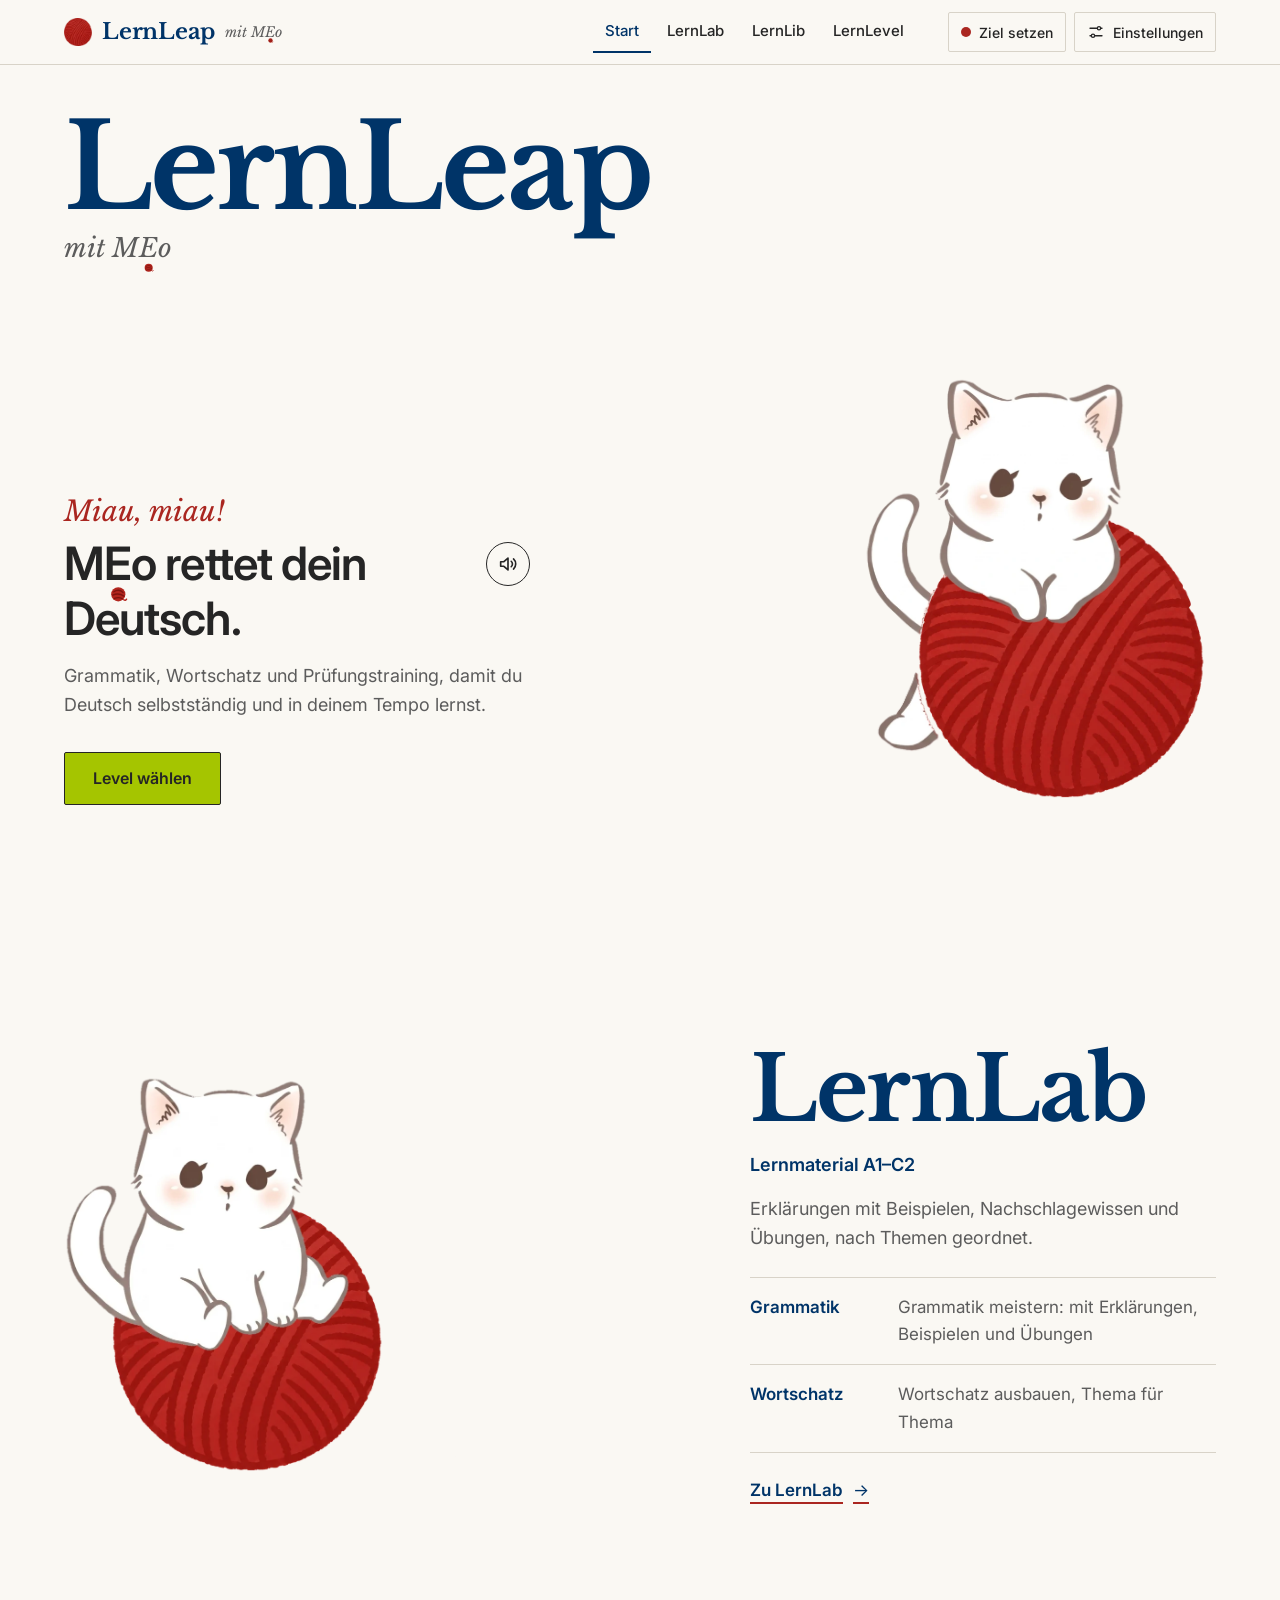
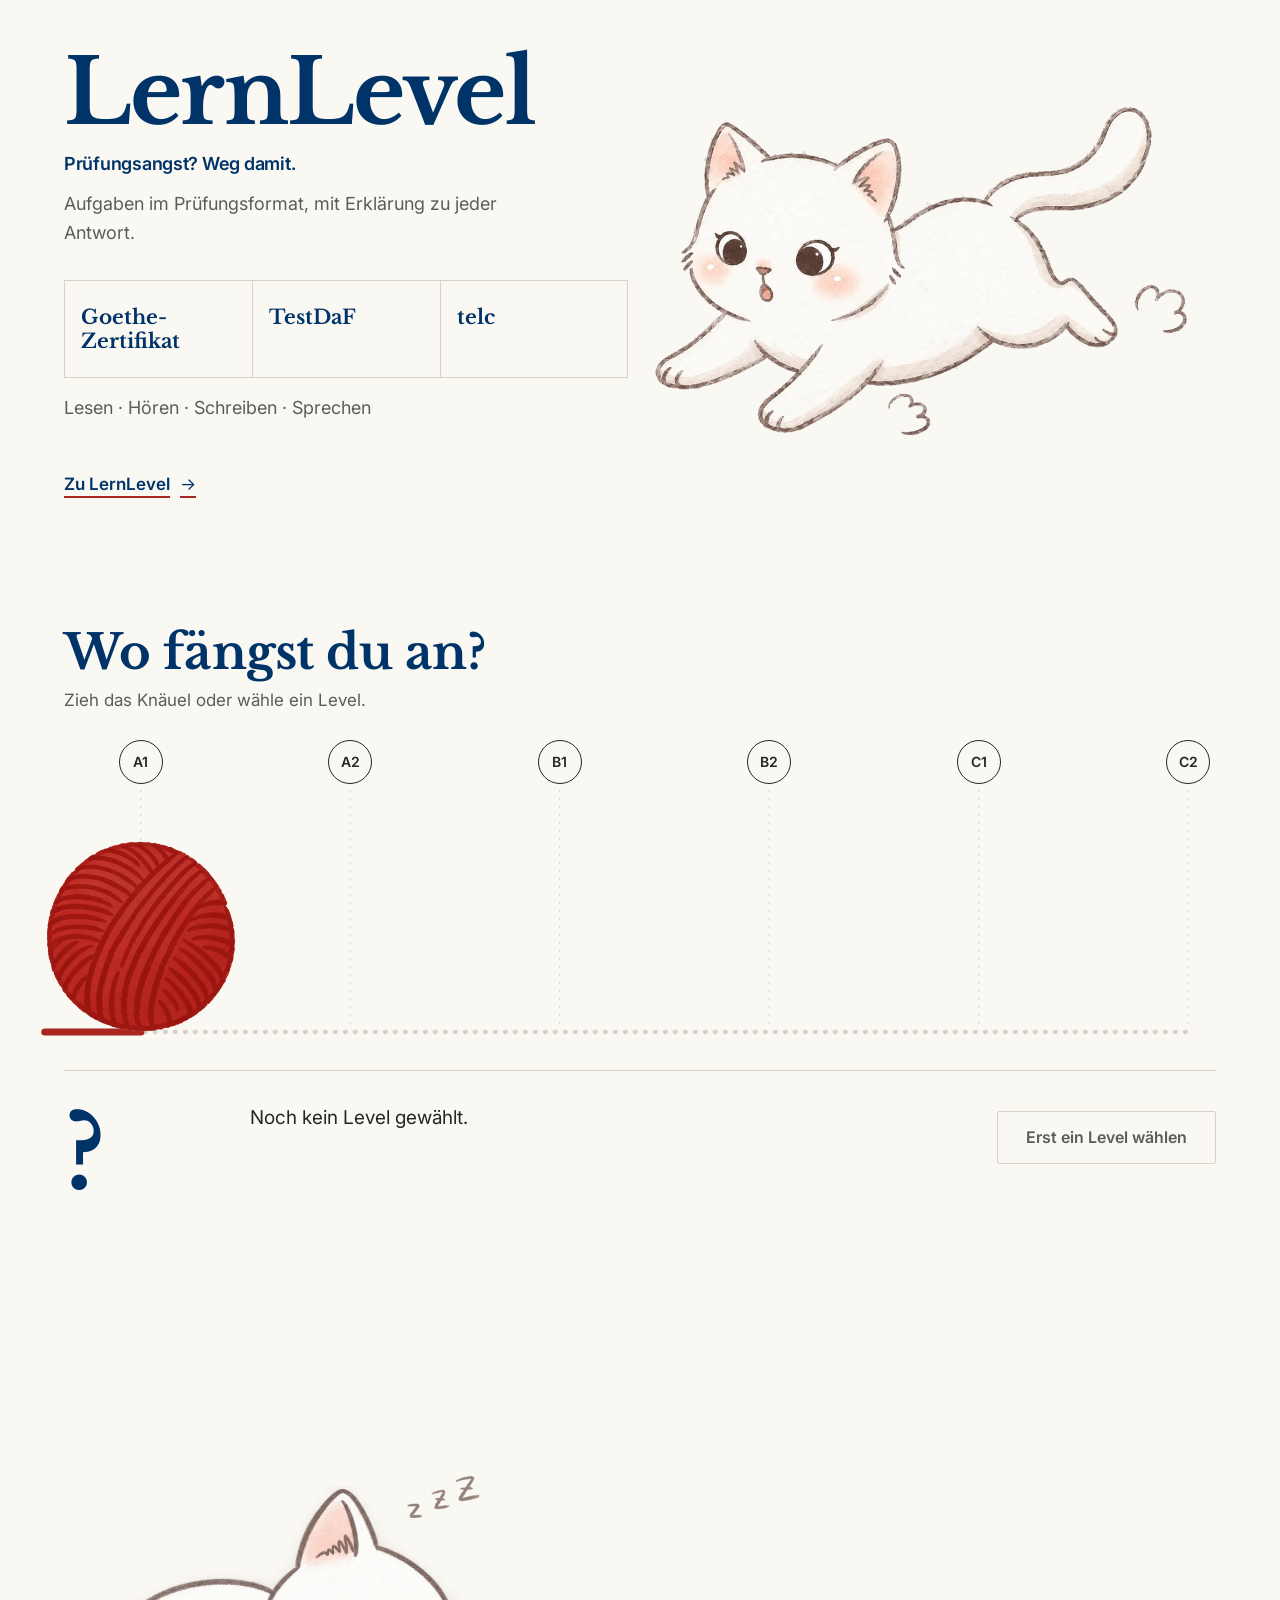
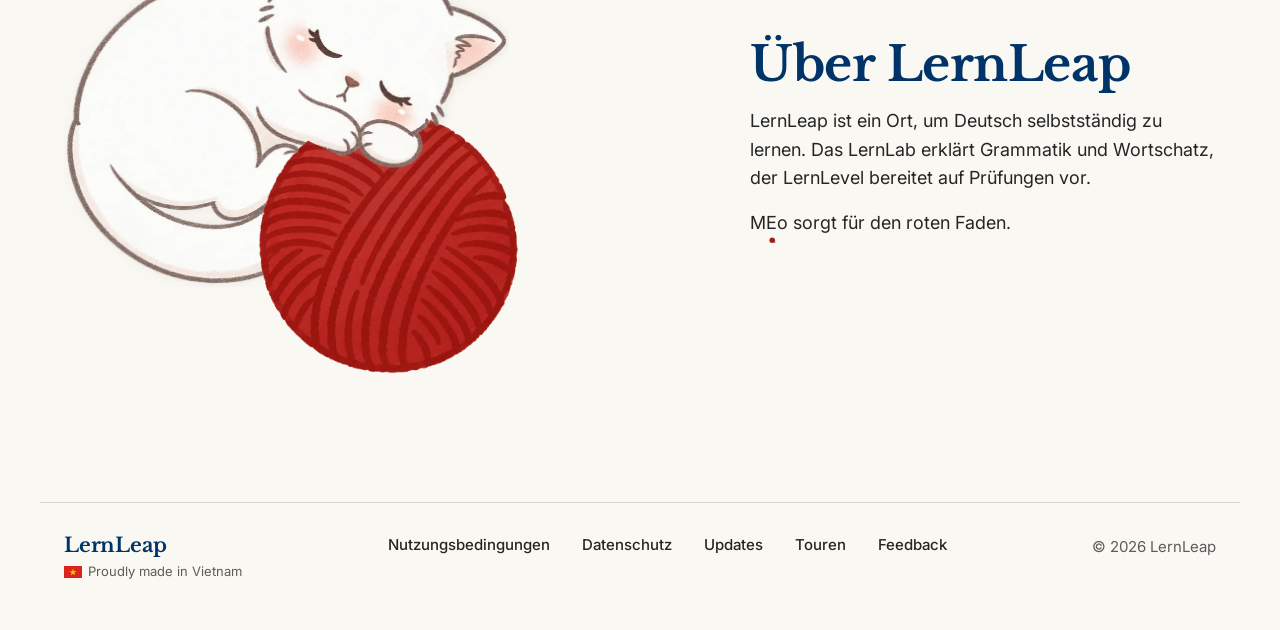
==== commit 6331d910: "add functions to main page" ====
--- a/index.html
+++ b/index.html
@@ -4,7 +4,7 @@
 <meta charset="utf-8">
 <meta name="viewport" content="width=device-width, initial-scale=1, viewport-fit=cover">
 <title>LernLeap mit MEo</title>
-<script>try{var t=localStorage.getItem('ll-theme');if(!t)t=matchMedia('(prefers-color-scheme:dark)').matches?'dark':'light';document.documentElement.dataset.theme=t;if(localStorage.getItem('ll-lang')==='en')document.documentElement.lang='en'}catch(e){}</script>
+<script>try{var t=localStorage.getItem('ll-theme');if(!t||t==='system')t=matchMedia('(prefers-color-scheme:dark)').matches?'dark':'light';document.documentElement.dataset.theme=t;if(localStorage.getItem('ll-lang')==='en')document.documentElement.lang='en'}catch(e){}</script>
 <link rel="preconnect" href="https://fonts.googleapis.com">
 <link rel="preconnect" href="https://fonts.gstatic.com" crossorigin>
 <link href="https://fonts.googleapis.com/css2?family=Libre+Baskerville:ital,wght@0,400;0,700;1,400&family=Inter:wght@400;500;600&display=swap" rel="stylesheet">
@@ -359,6 +359,23 @@
 .sleepbox .sb-yarn{width:54.7%;left:45.3%;top:49%;bottom:auto;z-index:2}
 .sleepbox .sb-front{z-index:3;clip-path:polygon(42.2% 0,100% 0,100% 72.8%,80% 72.5%,71.1% 72.8%,65% 69.3%,60.6% 66.6%,55.6% 64%,50.6% 60.7%,42.2% 54.3%)}
 .sleepbox .zzz{left:73%;top:-2%;width:15.5%;z-index:4}
+
+/* v8: LernLib, tour, Meo hug, floating heart */
+.lib-count{font:700 20px var(--serif);color:var(--wm)}progress{width:100%;height:8px;accent-color:var(--yarn);margin:var(--s2) 0}
+.lib-form{display:grid;grid-template-columns:2fr 2fr 1fr auto;gap:var(--s3);align-items:end;margin-top:var(--s3)}.lib-form .fl{margin-top:0}
+.lib-form input,.lib-form select{width:100%;font:inherit;font-size:16px;padding:10px 12px;border:1px solid var(--line);background:var(--bg);color:var(--text);border-radius:var(--r)}
+.lib-msg{min-height:1.5em;margin-top:var(--s2);font-weight:600;font-size:15px}.lib-h{display:flex;justify-content:space-between;align-items:center;gap:var(--s3);flex-wrap:wrap}
+.lib-list{list-style:none;margin:var(--s3) 0 0;padding:0}.lib-list li{display:grid;grid-template-columns:1.2fr 1.6fr auto auto;gap:var(--s3);align-items:center;padding:12px 0;border-top:1px solid var(--line)}
+.lib-list b{font-weight:600}.lib-list .tg{font-size:13px;color:var(--muted);border:1px solid var(--line);padding:2px 8px}.lib-empty{color:var(--muted);padding:var(--s3) 0}
+.fc{border:1px solid var(--line);padding:var(--s5) var(--s4);margin-top:var(--s3);text-align:center;min-height:150px}.fc-t{font:700 clamp(24px,5vw,32px) var(--serif);color:var(--wm)}.fc-b{margin-top:var(--s3);font-size:18px}
+#tourDlg{z-index:60;position:fixed;inset:auto 16px 16px auto;margin:0;width:min(400px,calc(100% - 32px));box-shadow:none}.tour-dots{display:flex;gap:6px;margin-top:var(--s3)}.tour-dots i{width:22px;height:4px;background:var(--line)}.tour-dots i.on{background:var(--yarn)}
+.nav a.tour-hl{outline:2px solid var(--yarn);outline-offset:3px}
+#setPop .seg:has(input[value=system]){grid-template-columns:repeat(3,1fr)}
+.sleepbox .sb-yarn{width:56%;left:41%;top:44.5%}
+#tH{transform-box:fill-box;transform-origin:50% 100%}
+@media(prefers-reduced-motion:no-preference){#tH{animation:hfloat 6.5s ease-in-out infinite alternate}}
+@keyframes hfloat{0%{transform:rotate(-2deg) scale(1)}100%{transform:rotate(2.6deg) scale(1.014)}}
+@media(max-width:819px){.lib-form{grid-template-columns:1fr}.lib-list li{grid-template-columns:1fr auto;gap:var(--s2) var(--s3)}.lib-list li span.m{grid-column:1/-1;order:3}.lib-list li .ibtn{grid-column:1/-1;order:4;justify-self:start}#tourDlg{inset:auto 12px 12px 12px;width:auto}}
 </style>
 </head>
 <body>
@@ -366,13 +383,13 @@
 <header class="hd"><div class="hd-in">
   <a class="logo" href="#/" aria-label="LernLeap mit MEo"><img class="logo-ball" id="logoBall" src="[data-uri]" alt="" width="28" height="28"><span class="logo-wm">LernLeap</span><span class="logo-sub">mit <span class="meo-w">M<span class="meo-e">E<svg class="yb" viewBox="0 0 10 10" aria-hidden="true"><circle cx="5" cy="5" r="4.3" fill="#B3261E"/><path d="M2.3 3.5c2-1.3 4.1-1 5.6.4M1.6 5.5c2.3-1 4.8-.8 6.8.6M2.7 7.5c1.6-.7 3.4-.6 4.8.2" fill="none" stroke="#7E1410" stroke-width=".8" stroke-linecap="round"/><path d="M8.3 8.3c.7.6 1.3.4 1.7-.3" fill="none" stroke="#B3261E" stroke-width=".9" stroke-linecap="round"/></svg></span>o</span></span></a>
   <nav class="nav" id="nav" data-i18n-label="nav.label" aria-label="Hauptnavigation">
-    <a href="#/" data-r="start" data-i18n="nav.start">Start</a><a href="#/lab" data-r="lab" data-i18n="nav.lab">LernLab</a><a href="#/check" data-r="check" data-i18n="nav.check">LernCheck</a><a href="#ueber" data-r="ueber" data-i18n="nav.about">Über LernLeap</a>
+    <a href="#/" data-r="start" data-i18n="nav.start">Start</a><a href="#/lab" data-r="lab" data-i18n="nav.lab">LernLab</a><a href="#/lib" data-r="lib" data-i18n="nav.lib">LernLib</a><a href="#/level" data-r="check" data-i18n="nav.check">LernLevel</a>
   </nav>
   <div class="hd-r">
     <button class="ibtn gchip" id="goalBtn" type="button" aria-expanded="false" aria-controls="goalPop"><i class="dot" aria-hidden="true"></i><span id="goalTxt"></span></button><div class="pop gp" id="goalPop" role="group" data-i18n-label="goal.mine" aria-label="Mein Ziel" hidden></div>
     <button class="ibtn" id="setBtn" aria-expanded="false" aria-controls="setPop" data-i18n-label="set.btn" aria-label="Einstellungen"><svg viewBox="0 0 24 24" width="18" height="18" fill="none" stroke="currentColor" stroke-width="1.7" stroke-linecap="round" aria-hidden="true"><path d="M4 7h9M19 7h1M4 17h1M11 17h9"/><circle cx="16" cy="7" r="2.2"/><circle cx="8" cy="17" r="2.2"/></svg><span data-i18n="set.btn">Einstellungen</span></button>
     <div class="pop" id="setPop" role="group" aria-label="Einstellungen" data-i18n-label="set.btn" hidden>
-      <fieldset><legend data-i18n="set.theme">Darstellung</legend><div class="seg"><label><input type="radio" name="theme" value="light"><span data-i18n="theme.light">Hell</span></label><label><input type="radio" name="theme" value="dark"><span data-i18n="theme.dark">Dunkel</span></label></div></fieldset>
+      <fieldset><legend data-i18n="set.theme">Darstellung</legend><div class="seg"><label><input type="radio" name="theme" value="light"><span data-i18n="theme.light">Hell</span></label><label><input type="radio" name="theme" value="dark"><span data-i18n="theme.dark">Dunkel</span></label><label><input type="radio" name="theme" value="system"><span data-i18n="theme.system">System</span></label></div></fieldset>
       <fieldset><legend data-i18n="set.lang">Sprache</legend><div class="seg"><label><input type="radio" name="lang" value="de"><span>Deutsch</span></label><label><input type="radio" name="lang" value="en"><span>English</span></label></div></fieldset>
     </div>
     <button class="ibtn menu-btn" id="menuBtn" aria-expanded="false" aria-controls="nav" data-i18n="menu">Menü</button>
@@ -380,7 +397,7 @@
 </div></header>
 <main id="main">
 <div class="view" id="v-start">
-  <svg class="thread" id="thread" aria-hidden="true" focusable="false"><path id="tA"/><path id="tB"/></svg>
+  <svg class="thread" id="thread" aria-hidden="true" focusable="false"><path id="tA"/><path id="tB"/><path id="tH"/></svg>
   <svg id="thread2" aria-hidden="true" focusable="false"><defs><clipPath id="pawClip" clipPathUnits="userSpaceOnUse"><polygon id="pawC"/></clipPath></defs><path id="tAc" clip-path="url(#pawClip)"/></svg>
 
   <section class="hero" id="start">
@@ -418,10 +435,10 @@
 
   <section class="sx sx-flip" id="lerncheck">
     <div class="sx-body">
-      <h2 class="disp" data-i18n="nav.check">LernCheck</h2><p class="chk-hook" data-i18n="chk.hook"></p><p class="muted" data-i18n="chk.desc"></p>
+      <h2 class="disp" data-i18n="nav.check">LernLevel</h2><p class="chk-hook" data-i18n="chk.hook"></p><p class="muted" data-i18n="chk.desc"></p>
       <ul class="exams"><li>Goethe-Zertifikat</li><li>TestDaF</li><li>telc</li></ul>
       <p class="chk-skills" data-i18n="chk.sk"></p>
-      <a class="link go" href="#/check" data-i18n="go.check">Zu LernCheck</a>
+      <a class="link go" href="#/level" data-i18n="go.check">Zu LernLevel</a>
     </div>
     <div class="sx-art" id="art3"><img class="a-run" data-asset="run" width="1000" height="627" alt="" data-i18n-alt="alt.run"></div>
   </section>
@@ -443,17 +460,22 @@
   <section class="pg-sec"><div class="cards">
     <div class="card"><h3 data-i18n="lab.g"></h3><p data-i18n="lab.gd"></p><span class="soon" data-i18n="soon"></span></div>
     <div class="card"><h3 data-i18n="lab.w"></h3><p data-i18n="lab.wd"></p><span class="soon" data-i18n="soon"></span></div></div></section>
+  <section class="pg-sec"><h2 class="disp2" data-i18n="lab.fmt"></h2><div class="cards"><div class="card"><h3 data-i18n="p.lib"></h3><p data-i18n="p.libd"></p><span class="soon" data-i18n="soon"></span></div><div class="card"><h3 data-i18n="p.prac"></h3><p data-i18n="p.pracd"></p><span class="soon" data-i18n="soon"></span></div></div></section>
 </div></div>
 <div class="view" id="v-check" hidden><div class="pg">
-  <header class="pg-head"><h1 class="disp" data-i18n="nav.check">LernCheck</h1><p class="tag" data-i18n="chk.hook"></p><p class="muted" data-i18n="chk.desc"></p></header><aside class="plan" data-plan hidden></aside>
+  <header class="pg-head"><h1 class="disp" data-i18n="nav.check">LernLevel</h1><p class="tag" data-i18n="chk.hook"></p><p class="muted" data-i18n="chk.desc"></p></header><aside class="plan" data-plan hidden></aside>
   <section class="pg-sec"><h2 class="disp2" data-i18n="lv.title2"></h2><p class="hint" data-i18n="lv.hint"></p><div data-picker data-art="sit"></div></section>
-  <section class="pg-sec"><div class="cards">
-    <div class="card"><h3>Goethe-Zertifikat</h3><p data-i18n="chk.sk"></p><span class="soon" data-i18n="soon"></span></div>
-    <div class="card"><h3>TestDaF</h3><p data-i18n="chk.sk"></p><span class="soon" data-i18n="soon"></span></div>
-    <div class="card"><h3>telc</h3><p data-i18n="chk.sk"></p><span class="soon" data-i18n="soon"></span></div></div></section>
+  <section class="pg-sec"><div class="cards" id="lvlCerts"></div><p class="hint-s" id="lvlNone" hidden data-i18n="lvl.none"></p><p class="hint-s" data-i18n="lvl.note"></p></section>
+</div></div>
+<div class="view" id="v-lib" hidden><div class="pg">
+  <header class="pg-head"><h1 class="disp" data-i18n="nav.lib">LernLib</h1><p class="tag" data-i18n="lib.tag"></p><p class="muted" data-i18n="lib.desc"></p></header><aside class="plan" data-plan hidden></aside>
+  <section class="pg-sec"><p class="lib-count" id="libCount"></p><progress id="libBar" max="500" value="0" aria-hidden="true"></progress><p class="hint-s" data-i18n="lib.guest"></p>
+  <form id="libForm" class="lib-form" novalidate><div><label class="fl" for="libTerm" data-i18n="lib.term"></label><input id="libTerm" maxlength="80" autocomplete="off"></div><div><label class="fl" for="libMean" data-i18n="lib.mean"></label><input id="libMean" maxlength="160" autocomplete="off"></div><div><label class="fl" for="libType" data-i18n="lib.type"></label><select id="libType"><option value="word" data-i18n="t.word"></option><option value="phrase" data-i18n="t.phrase"></option><option value="grammar" data-i18n="t.grammar"></option><option value="example" data-i18n="t.example"></option><option value="mistake" data-i18n="t.mistake"></option></select></div><button class="btn sm" type="submit" data-i18n="lib.add"></button></form>
+  <p class="lib-msg" id="libMsg" role="status" aria-live="polite"></p></section>
+  <section class="pg-sec"><div class="lib-h"><h2 class="disp2" data-i18n="lib.list"></h2><button type="button" class="btn sm" id="libCards" data-i18n="lib.review"></button></div><ul class="lib-list" id="libList"></ul></section>
 </div></div>
 </main>
-<footer class="ft"><div class="ft-brand"><span class="logo-wm">LernLeap</span><span class="made"><svg viewBox="0 0 30 20" aria-hidden="true"><rect width="30" height="20" fill="#DA251D"/><path fill="#FFCD00" d="M15 4l1.8 5.6h5.9l-4.8 3.5 1.8 5.6L15 15.2l-4.7 3.5 1.8-5.6-4.8-3.5h5.9z"/></svg>Proudly made in Vietnam</span></div><nav aria-label="Footer"><button type="button" class="lbtn" data-info="terms" data-i18n="ft.terms">Nutzungsbedingungen</button><button type="button" class="lbtn" data-info="priv" data-i18n="ft.priv">Datenschutz</button><button type="button" class="lbtn" data-info="upd" data-i18n="ft.upd">Updates</button><button type="button" class="lbtn" data-info="fb" data-i18n="ft.fb">Feedback</button></nav><span class="muted">© 2026 LernLeap</span></footer>
+<footer class="ft"><div class="ft-brand"><span class="logo-wm">LernLeap</span><span class="made"><svg viewBox="0 0 30 20" aria-hidden="true"><rect width="30" height="20" fill="#DA251D"/><polygon fill="#FFCD00" points="15.00,4.57 16.35,8.72 20.71,8.72 17.18,11.28 18.53,15.43 15.00,12.87 11.47,15.43 12.82,11.28 9.29,8.72 13.65,8.72"/></svg>Proudly made in Vietnam</span></div><nav aria-label="Footer"><button type="button" class="lbtn" data-info="terms" data-i18n="ft.terms">Nutzungsbedingungen</button><button type="button" class="lbtn" data-info="priv" data-i18n="ft.priv">Datenschutz</button><button type="button" class="lbtn" data-info="upd" data-i18n="ft.upd">Updates</button><button type="button" class="lbtn" data-tour data-i18n="ft.tour">Tours</button><button type="button" class="lbtn" data-info="fb" data-i18n="ft.fb">Feedback</button></nav><span class="muted">© 2026 LernLeap</span></footer>
 <dialog id="goalDlg" aria-labelledby="gdT"><form class="dl-in" id="goalForm" novalidate><h2 class="disp2" id="gdT" data-i18n="gd.title"></h2><p class="muted" data-i18n="gd.sub"></p>
 <label class="fl" for="gdLevel" data-i18n="goal.level"></label><select id="gdLevel"></select>
 <fieldset><legend data-i18n="goal.focus"></legend><div class="opts" id="gdFocus"></div></fieldset>
@@ -468,6 +490,8 @@
 <div class="opts one" style="margin-top:12px"><label><input type="radio" name="auth" value="guest" checked><span data-i18n="p.guest"></span></label></div><p class="hint-s" data-i18n="p.guestn"></p></fieldset>
 <fieldset><legend data-i18n="p.s3"></legend><div class="opts"><label><input type="radio" name="fmt" value="library"><span><b data-i18n="p.lib"></b><small data-i18n="p.libd"></small></span></label><label><input type="radio" name="fmt" value="practice"><span><b data-i18n="p.prac"></b><small data-i18n="p.pracd"></small></span></label></div></fieldset>
 <p class="err" id="pErr" role="alert"></p><div class="dl-b"><button type="submit" class="btn" data-i18n="p.go"></button><button type="button" class="ibtn" data-close data-i18n="cancel"></button></div></form></dialog>
+<dialog id="fcDlg" aria-labelledby="fcT"><div class="dl-in"><h2 class="disp2" id="fcT" data-i18n="lib.review"></h2><p class="muted" id="fcPos" aria-live="polite"></p><div class="fc"><p class="fc-t" id="fcFront"></p><p class="fc-b" id="fcBack" hidden></p></div><div class="dl-b"><button type="button" class="btn" id="fcShow" data-i18n="fc.show"></button><button type="button" class="ibtn" id="fcAgain" hidden data-i18n="fc.again"></button><button type="button" class="btn" id="fcKnow" hidden data-i18n="fc.know"></button><button type="button" class="ibtn" data-close data-i18n="close"></button></div></div></dialog>
+<dialog id="tourDlg" aria-labelledby="trT"><div class="dl-in"><p class="muted" id="trStep" aria-live="polite"></p><h2 class="disp2" id="trT"></h2><p id="trB"></p><div class="tour-dots" id="trDots" aria-hidden="true"></div><div class="dl-b"><button type="button" class="ibtn" id="trBack" data-i18n="tour.back"></button><button type="button" class="btn sm" id="trNext"></button><a class="ibtn" id="trGo" href="#/lab" data-i18n="tour.go"></a><button type="button" class="ibtn" id="trSkip" data-i18n="tour.skip"></button><button type="button" class="ibtn" id="trX" data-i18n="close"></button></div></div></dialog>
 <dialog id="infoDlg" aria-labelledby="idT"><div class="dl-in"><h2 class="disp2" id="idT"></h2><div id="idB"></div><div class="dl-b"><button type="button" class="ibtn" data-close data-i18n="close"></button></div></div></dialog>
 <script>
 (()=>{
@@ -482,26 +506,26 @@
 fillAssets();
 const MEO="<span class=\"meo-w\">M<span class=\"meo-e\">E<svg class=\"yb\" viewBox=\"0 0 10 10\" aria-hidden=\"true\"><circle cx=\"5\" cy=\"5\" r=\"4.3\" fill=\"#B3261E\"/><path d=\"M2.3 3.5c2-1.3 4.1-1 5.6.4M1.6 5.5c2.3-1 4.8-.8 6.8.6M2.7 7.5c1.6-.7 3.4-.6 4.8.2\" fill=\"none\" stroke=\"#7E1410\" stroke-width=\".8\" stroke-linecap=\"round\"/><path d=\"M8.3 8.3c.7.6 1.3.4 1.7-.3\" fill=\"none\" stroke=\"#B3261E\" stroke-width=\".9\" stroke-linecap=\"round\"/></svg></span>o</span>";
 const T={
-de:{skip:'Zum Inhalt','nav.label':'Hauptnavigation','nav.start':'Start','nav.lab':'LernLab','nav.check':'LernCheck','nav.about':'Über LernLeap',menu:'Menü','set.btn':'Einstellungen','set.theme':'Darstellung','theme.light':'Hell','theme.dark':'Dunkel','set.lang':'Sprache',
+de:{skip:'Zum Inhalt','nav.label':'Hauptnavigation','nav.start':'Start','nav.lab':'LernLab','nav.check':'LernLevel','nav.about':'Über LernLeap',menu:'Menü','set.btn':'Einstellungen','set.theme':'Darstellung','theme.light':'Hell','theme.dark':'Dunkel','set.lang':'Sprache',
 'hero.hook':'MEo rettet dein Deutsch.','hero.sub':'Grammatik, Wortschatz und Prüfungstraining, damit du Deutsch selbstständig und in deinem Tempo lernst.','cta.level':'Level wählen',
 'lab.tag':'Lernmaterial A1–C2','lab.desc':'Erklärungen mit Beispielen, Nachschlagewissen und Übungen, nach Themen geordnet.','lab.g':'Grammatik','lab.gd':'Grammatik meistern: mit Erklärungen, Beispielen und Übungen','lab.w':'Wortschatz','lab.wd':'Wortschatz ausbauen, Thema für Thema',
 'chk.hook':'Prüfungsangst? Weg damit.','chk.desc':'Aufgaben im Prüfungsformat, mit Erklärung zu jeder Antwort.','chk.sk':'Lesen · Hören · Schreiben · Sprechen',
 'lv.title':'Wo fängst du an?','lv.hint':'Zieh das Knäuel oder wähle ein Level.','lv.group':'Sprachniveau',
 lv:[{i:'Bestätigt Grundkenntnisse auf dem Niveau A1: Hören, Lesen, Schreiben und Sprechen.',b:['dich einfach verständigen, dich vorstellen und Fragen zur Person beantworten kannst, notfalls mit Gesten;','bekannte Alltagswendungen und einfache Sätze verwenden kannst, etwa zu dir und deiner Familie, zu Einkauf, Arbeit oder Schule und zum Wohnen;','kurze, einfache Gespräche in Alltagssituationen verstehst, wenn langsam und deutlich gesprochen wird.']},{i:'Bestätigt Grundkenntnisse auf dem Niveau A2: Hören, Lesen, Schreiben und Sprechen.',b:['gebräuchliche Wendungen und Ausdrücke im Alltag verstehen und verwenden kannst;','dich in einfachen, routinemäßigen Situationen über vertraute Themen wie Herkunft, Ausbildung, direkte Umgebung und Bedürfnisse verständigen kannst;','aus kurzen Texten mit häufigem Wortschatz (einfache Zeitungsartikel, Anzeigen, Aushänge) die Hauptinformationen entnehmen kannst.']},{i:'Vier Module (Hören, Lesen, Schreiben, Sprechen), einzeln oder kombiniert ablegbar.',b:['bei klarer Standardsprache die Hauptinformationen zu Alltagsthemen wie Arbeit, Schule oder Freizeit verstehst;','dich einfach, strukturiert und adressatengerecht zu bekannten Themen, Interessen, Erfahrungen, Träumen und Zielen äußern sowie Gründe und Erklärungen geben kannst;','unkomplizierte Sachtexte zu deinen Interessen und deinem Fachgebiet verstehst.']},{i:'Vier Module (Hören, Lesen, Schreiben, Sprechen), einzeln oder kombiniert ablegbar.',b:['die Hauptinhalte komplexer Texte zu konkreten und abstrakten Themen sowie Fachdiskussionen im eigenen Gebiet verstehst;','dich so spontan und flüssig verständigen kannst, dass ein normales Gespräch mit Muttersprachlern ohne große Anstrengung auf beiden Seiten möglich ist;','dich klar und detailliert zu vielen Themen äußern, einen Standpunkt zu einer aktuellen Frage erläutern und Vor- und Nachteile abwägen kannst.']},{i:'Vier Module (Hören, Lesen, Schreiben, Sprechen), einzeln oder kombiniert ablegbar.',b:['Deutsch im privaten, öffentlichen, akademischen und beruflichen Kontext flexibel und wirksam einsetzen kannst;','anspruchsvolle, lange Texte und ihre implizite Bedeutung auch zu unvertrauten Themen verstehst;','dich spontan und flüssig verständigen und einen Standpunkt vertreten kannst.']},{i:'Vier Module (Hören, Lesen, Schreiben, Sprechen). Im Schreiben kannst du ein literaturbezogenes Thema wählen.',b:['Informationen aus verschiedenen schriftlichen und mündlichen Quellen zusammenfassen und Begründungen und Erklärungen zusammenhängend wiedergeben kannst;','dich flüssig, spontan und genau ausdrücken und feine Bedeutungsunterschiede deutlich machen kannst;','praktisch alles, was du auf Deutsch liest oder hörst, mühelos verstehst.']}],
 lvNone:'Noch kein Level gewählt.',lvLead:'Mit bestandener Prüfung zeigst du, dass du …',lvCta:'Ziel für {l} setzen',lvCtaOff:'Erst ein Level wählen',saved:'{l} ist auf diesem Gerät gemerkt.',
-'end.title':'Über LernLeap','end.text':'LernLeap ist ein Ort, um Deutsch selbstständig zu lernen. Das LernLab erklärt Grammatik und Wortschatz, der LernCheck bereitet auf Prüfungen vor.','end.fine':'MEo sorgt für den roten Faden.',
-'miau':'Miau, miau!','go.lab':'Zu LernLab','go.check':'Zu LernCheck','soon':'Bald verfügbar','lv.title2':'Wo fängst du an?','alt.sit':'MEo, eine weiße Katze, sitzt auf einem roten Wollknäuel.','alt.run':'MEo jagt einem roten Wollfaden hinterher.','alt.hug':'MEo umarmt ein rotes Wollknäuel.','pg.lab.t':'Grammatik und Wortschatz','pg.chk.t':'Prüfungstraining','alt.sleep':'MEo schläft auf einem roten Wollknäuel.','alt.ball':'Ein rotes Wollknäuel.','alt.hero2':'MEo, eine weiße Katze, schläft auf einem roten Wollknäuel.','alt.wake':'MEo wecken',snd:'MEo miauen hören','alt.lying':'MEo liegt auf dem Rücken und spielt zufrieden.','alt.sit':'MEo sitzt auf dem Wollknäuel und schaut neugierig.','alt.sleep':'MEo schläft auf dem Wollknäuel.'},
-en:{skip:'Skip to content','nav.label':'Main navigation','nav.start':'Start','nav.lab':'LernLab','nav.check':'LernCheck','nav.about':'About LernLeap',menu:'Menu','set.btn':'Settings','set.theme':'Appearance','theme.light':'Light','theme.dark':'Dark','set.lang':'Language',
+'end.title':'Über LernLeap','end.text':'LernLeap ist ein Ort, um Deutsch selbstständig zu lernen. Das LernLab erklärt Grammatik und Wortschatz, der LernLevel bereitet auf Prüfungen vor.','end.fine':'MEo sorgt für den roten Faden.',
+'miau':'Miau, miau!','go.lab':'Zu LernLab','go.check':'Zu LernLevel','soon':'Bald verfügbar','lv.title2':'Wo fängst du an?','alt.sit':'MEo, eine weiße Katze, sitzt auf einem roten Wollknäuel.','alt.run':'MEo jagt einem roten Wollfaden hinterher.','alt.hug':'MEo umarmt ein rotes Wollknäuel.','pg.lab.t':'Grammatik und Wortschatz','pg.chk.t':'Prüfungstraining','alt.sleep':'MEo schläft auf einem roten Wollknäuel.','alt.ball':'Ein rotes Wollknäuel.','alt.hero2':'MEo, eine weiße Katze, schläft auf einem roten Wollknäuel.','alt.wake':'MEo wecken',snd:'MEo miauen hören','alt.lying':'MEo liegt auf dem Rücken und spielt zufrieden.','alt.sit':'MEo sitzt auf dem Wollknäuel und schaut neugierig.','alt.sleep':'MEo schläft auf dem Wollknäuel.'},
+en:{skip:'Skip to content','nav.label':'Main navigation','nav.start':'Start','nav.lab':'LernLab','nav.check':'LernLevel','nav.about':'About LernLeap',menu:'Menu','set.btn':'Settings','set.theme':'Appearance','theme.light':'Light','theme.dark':'Dark','set.lang':'Language',
 'hero.hook':'MEo to the rescue for your German.','hero.sub':'Grammar, vocabulary and exam practice, so you can learn German on your own and at your own pace.','cta.level':'Choose your level',
 'lab.tag':'Learning materials A1–C2','lab.desc':'Explanations with examples, reference material and exercises, organised by topic.','lab.g':'Grammar','lab.gd':'Master Grammatik with explanations, examples and exercises','lab.w':'Vocabulary','lab.wd':'Boost your vocab, topic by topic',
 'chk.hook':'Knock exam nerves out.','chk.desc':'Exam-format tasks, with an explanation for every answer.','chk.sk':'Reading · Listening · Writing · Speaking',
 'lv.title':'Where do you start?','lv.hint':'Roll the yarn or pick a level.','lv.group':'Language level',
 lv:[{i:'Confirms basic language knowledge at level A1: listening, reading, writing and speaking.',b:['can interact in a simple way, introduce yourself and answer basic questions about personal details, falling back on gestures if needed;','can use familiar everyday phrases and simple sentences, for example about yourself and your family, shopping, work or school, and where you live;','can understand short, basic conversations in everyday situations if the other person speaks slowly and clearly.']},{i:'Confirms basic language knowledge at level A2: listening, reading, writing and speaking.',b:['can use and understand common expressions and phrases in everyday situations;','can take part in basic, routine exchanges about familiar topics such as your origin and education, your surroundings and your needs;','can pick out the main information from short texts with frequent vocabulary (simple newspaper articles, ads, notice boards).']},{i:'Four modules (listening, reading, writing, speaking), which can be taken individually or combined.',b:['can understand the main points when clear standard language is spoken about everyday topics such as work, school or leisure;','can express yourself in a simple, structured and audience-appropriate way about familiar topics, interests, experiences, dreams and goals, and give reasons and explanations;','can understand uncomplicated non-fiction texts about your interests and your field.']},{i:'Four modules (listening, reading, writing, speaking), which can be taken individually or combined.',b:['can understand the main points of complex texts on concrete and abstract topics, including professional discussions in your field;','can communicate spontaneously and fluently enough for regular interaction with a German speaker without strain on either side;','can express yourself clearly and in detail on many topics, explain a position on a current issue and weigh the advantages and disadvantages of options.']},{i:'Four modules (listening, reading, writing, speaking), which can be taken individually or combined.',b:['can use German flexibly and effectively in private, public, academic and professional contexts;','can understand demanding, long texts and their implicit meaning, even on unfamiliar topics;','can communicate spontaneously and fluently and argue a position.']},{i:'Four modules (listening, reading, writing, speaking). In the writing module you can choose a literature-related topic.',b:['can summarise information from different written and spoken sources and present reasons and explanations coherently;','can communicate fluently, spontaneously and precisely and express fine shades of meaning;','can understand practically everything you read or hear in German without effort.']}],
 lvNone:'No level selected yet.',lvLead:'Passing the exam shows that you …',lvCta:'Set a goal for {l}',lvCtaOff:'Choose a level first',saved:'{l} is saved on this device.',
-'end.title':'About LernLeap','end.text':'LernLeap is a place to learn German on your own. LernLab explains grammar and vocabulary, LernCheck prepares you for exams.','end.fine':'MEo makes sure there is a thread to follow.',
-'miau':'Meow, meow!','go.lab':'Go to LernLab','go.check':'Go to LernCheck','soon':'Coming soon','lv.title2':'Where do you start?','alt.sit':'MEo, a white cat, sits on a ball of red yarn.','alt.run':'MEo chases a red thread.','alt.hug':'MEo hugs a ball of red yarn.','pg.lab.t':'Grammar and vocabulary','pg.chk.t':'Exam training','alt.sleep':'MEo sleeps on a ball of red yarn.','alt.ball':'A ball of red yarn.','alt.hero2':'MEo, a white cat, sleeps on a ball of red yarn.','alt.wake':'Wake MEo',snd:'Hear MEo meow','alt.lying':'MEo lies on its back, playing happily.','alt.sit':'MEo sits on the ball of yarn and looks curious.','alt.sleep':'MEo sleeps on the ball of yarn.'}
+'end.title':'About LernLeap','end.text':'LernLeap is a place to learn German on your own. LernLab explains grammar and vocabulary, LernLevel prepares you for exams.','end.fine':'MEo makes sure there is a thread to follow.',
+'miau':'Meow, meow!','go.lab':'Go to LernLab','go.check':'Go to LernLevel','soon':'Coming soon','lv.title2':'Where do you start?','alt.sit':'MEo, a white cat, sits on a ball of red yarn.','alt.run':'MEo chases a red thread.','alt.hug':'MEo hugs a ball of red yarn.','pg.lab.t':'Grammar and vocabulary','pg.chk.t':'Exam training','alt.sleep':'MEo sleeps on a ball of red yarn.','alt.ball':'A ball of red yarn.','alt.hero2':'MEo, a white cat, sleeps on a ball of red yarn.','alt.wake':'Wake MEo',snd:'Hear MEo meow','alt.lying':'MEo lies on its back, playing happily.','alt.sit':'MEo sits on the ball of yarn and looks curious.','alt.sleep':'MEo sleeps on the ball of yarn.'}
 };
-let lang=store.get('ll-lang')==='en'?'en':'de',theme=R.dataset.theme||'light';
+let lang=store.get('ll-lang')==='en'?'en':'de',theme=['light','dark','system'].includes(store.get('ll-theme'))?store.get('ll-theme'):'system';
 const pickers=[];
 function applyLang(){
   const t=T[lang];R.lang=lang;
@@ -511,7 +535,8 @@
   $$('input[name=lang]').forEach(i=>i.checked=i.value===lang);
   pickers.forEach(p=>p.refresh());if(typeof renderAll==='function')renderAll();
 }
-function applyTheme(){R.dataset.theme=theme;$$('input[name=theme]').forEach(i=>i.checked=i.value===theme)}
+matchMedia('(prefers-color-scheme:dark)').addEventListener('change',()=>{if(theme==='system')applyTheme()});
+function applyTheme(){R.dataset.theme=theme==='system'?(matchMedia('(prefers-color-scheme:dark)').matches?'dark':'light'):theme;$$('input[name=theme]').forEach(i=>i.checked=i.value===theme)}
 $$('input[name=lang]').forEach(i=>i.addEventListener('change',()=>{lang=i.value;store.set('ll-lang',lang);applyLang()}));
 $$('input[name=theme]').forEach(i=>i.addEventListener('change',()=>{theme=i.value;store.set('ll-theme',theme);applyTheme()}));
 /* settings popover and mobile menu */
@@ -525,19 +550,19 @@
 
 
 /* ===== router ===== */
-const views={start:$('#v-start'),lab:$('#v-lab'),check:$('#v-check')},navA=$$('.nav a');
+const views={start:$('#v-start'),lab:$('#v-lab'),check:$('#v-check'),lib:$('#v-lib')},navA=$$('.nav a');
 let route='';
 function setCurrent(k){navA.forEach(a=>{if(a.dataset.r===k)a.setAttribute('aria-current','true');else a.removeAttribute('aria-current')})}
 function go(){
-  const h0=location.hash,h=h0.split('?')[0],qs=new URLSearchParams(h0.split('?')[1]||''),qi=LV.indexOf((qs.get('level')||'').toUpperCase()),r=h==='#/lab'?'lab':h==='#/check'?'check':'start',anc=r==='start'&&h.length>1&&h[1]!=='/'?h.slice(1):'';
+  const h0=location.hash,h=h0.split('?')[0],qs=new URLSearchParams(h0.split('?')[1]||''),qi=LV.indexOf((qs.get('level')||'').toUpperCase()),r=h==='#/lab'?'lab':h==='#/lib'?'lib':(h==='#/level'||h==='#/check')?'check':'start',anc=r==='start'&&h.length>1&&h[1]!=='/'?h.slice(1):'';
   if(qi>=0&&qi!==sel)selectAll(qi,null);
   if(r!==route){Object.entries(views).forEach(([k,v])=>v.hidden=k!==r);route=r;if(!anc)scrollTo({top:0,behavior:'instant'});setCurrent(r==='start'&&!anc?'start':r);schedule()}
-  if(anc&&$('#'+anc)){setCurrent(anc==='ueber'?'ueber':'start');requestAnimationFrame(()=>$('#'+anc).scrollIntoView({behavior:rm()?'auto':'smooth'}))}
+  if(anc&&$('#'+anc)){setCurrent('start');requestAnimationFrame(()=>$('#'+anc).scrollIntoView({behavior:rm()?'auto':'smooth'}))}
   else if(r==='start')setCurrent('start');
   if(typeof renderPlan==='function')renderPlan();
 }
 addEventListener('hashchange',go);
-(()=>{const io=new IntersectionObserver(es=>es.forEach(e=>{if(e.isIntersecting&&route==='start')setCurrent(e.target.id==='ueber'?'ueber':'start')}),{rootMargin:'-40% 0px -55% 0px'});['start','ueber'].forEach(id=>io.observe($('#'+id)))})();
+(()=>{const io=new IntersectionObserver(es=>es.forEach(e=>{if(e.isIntersecting&&route==='start')setCurrent('start')}),{rootMargin:'-40% 0px -55% 0px'});['start','ueber'].forEach(id=>io.observe($('#'+id)))})();
 
 /* ===== level picker: the yarn ball rolls along the ground and shrinks as it unwinds ===== */
 let sel=-1,savedLv=store.get('ll-level'),goal=null;
@@ -602,8 +627,8 @@
    A belt of tangent lines between "pulleys" (yarn balls, the cat's paw, small curls). Every join shares a tangent direction. */
 const startV=views.start,svg=$('#thread'),heroBox=$('#heroBox'),logoBall=$('#logoBall');
 const art2=$('#art2 img'),artRun=$('#art3 img'),sbYarn=$('#art5 .sb-yarn'),sbBody=$('#ueber .sx-body'),pk=pickers[0];
-const tA=$('#tA'),tB=$('#tB'),tAc=$('#tAc'),pawC=$('#pawC'),svg2=$('#thread2');
-const PS=[{els:[tA,tAc],L:0,ys:[],cur:0,tgt:0},{els:[tB],L:0,ys:[],cur:0,tgt:0}];
+const tA=$('#tA'),tB=$('#tB'),tH=$('#tH'),tAc=$('#tAc'),pawC=$('#pawC'),svg2=$('#thread2');
+const PS=[{els:[tA,tAc],L:0,ys:[],cur:0,tgt:0},{els:[tB],L:0,ys:[],cur:0,tgt:0},{els:[tH],L:0,ys:[],cur:0,tgt:0}];
 let raf=0,mt=0;
 const rel=el=>{const r=el.getBoundingClientRect(),m=startV.getBoundingClientRect();return{l:r.left-m.left,t:r.top-m.top,w:r.width,h:r.height}};
 const TAU=Math.PI*2,mod=a=>((a%TAU)+TAU)%TAU,vec=a=>({x:Math.cos(a),y:Math.sin(a)}),rot90=u=>({x:-u.y,y:u.x});
@@ -658,20 +683,21 @@
   const hsz=wide?2.5:2.1,hxc=wide?body.l+Math.min(70,body.w*.3):body.l+body.w*.5;
   const tipy=Math.max(sec.t+sec.h-18,body.t+body.h+16+37*hsz*1.12),rT=22*u,Tn={c:{x:hxc-rT,y:tipy},r:rT,s:-1};
   const S2=belt([EB,{c:B5.c,r:.72*B5.r,s:-1},Tn],[null,null]),endT={uL:{x:0,y:-1},P1:{x:hxc,y:tipy}};
-  const hS=hsz*1.12,hq=(x,y)=>`${(hxc+x*hS).toFixed(1)} ${(tipy+y*hS).toFixed(1)}`;
-  const heart=`C${hq(-2,-7)} ${hq(-17,-10)} ${hq(-17.5,-20)}C${hq(-17.5,-30)} ${hq(-6,-35)} ${hq(-.8,-24.8)}C${hq(3,-35.5)} ${hq(18.5,-31)} ${hq(17.5,-19.2)}C${hq(16.8,-9.5)} ${hq(3.5,-6)} ${hq(-.6,.4)}`;
-  const dB=`M${xe} ${G}`+arc(EB,{uA:{x:1,y:0}},S2[0])+cub(S2[0])+arc({c:B5.c,r:.72*B5.r,s:-1},S2[0],S2[1])+cub(S2[1])+arc(Tn,S2[1],endT)+heart;
-  const sw=UW.toFixed(2);[tA,tAc,tB].forEach(p=>p.setAttribute('stroke-width',sw));
-  tA.setAttribute('d',dA);tAc.setAttribute('d',dA);tB.setAttribute('d',dB);
+  const hS=hsz*1.12,th=8*Math.PI/180,hq=(x,y)=>{const X=x*Math.cos(th)-y*Math.sin(th),Y=x*Math.sin(th)+y*Math.cos(th);return `${(hxc+X*hS).toFixed(1)} ${(tipy+Y*hS).toFixed(1)}`};
+  const heart=`C${hq(-1,-7)} ${hq(-16.5,-9)} ${hq(-17.5,-19.5)}C${hq(-18.5,-30.5)} ${hq(-5.5,-36)} ${hq(-1.4,-25)}C${hq(1.5,-33.5)} ${hq(17.5,-32)} ${hq(17.2,-20.5)}C${hq(16.8,-10.5)} ${hq(4.5,-6.5)} ${hq(-1,1.4)}`;
+  const dB=`M${xe} ${G}`+arc(EB,{uA:{x:1,y:0}},S2[0])+cub(S2[0])+arc({c:B5.c,r:.72*B5.r,s:-1},S2[0],S2[1])+cub(S2[1])+arc(Tn,S2[1],endT);
+  const sw=UW.toFixed(2);[tA,tAc,tB,tH].forEach(p=>p.setAttribute('stroke-width',sw));
+  tA.setAttribute('d',dA);tAc.setAttribute('d',dA);tB.setAttribute('d',dB);tH.setAttribute('d',`M${hxc} ${tipy}`+heart);
   /* front half of the loop is drawn over the cat's leg */
   const hh=UW*1.2,fr=HS.filter(q=>q.f>=Math.PI&&q.f<=2*Math.PI);
   pawC.setAttribute('points',fr.map(q=>`${(q.x+e2.x*hh).toFixed(1)},${(q.y+e2.y*hh).toFixed(1)}`).concat(fr.map(q=>`${(q.x-e2.x*hh).toFixed(1)},${(q.y-e2.y*hh).toFixed(1)}`).reverse()).join(' '));
   PS.forEach(s=>{const p=s.els[0];s.L=p.getTotalLength();s.els.forEach(e=>{e.style.strokeDasharray=`${s.L} ${s.L}`});s.ys=[];for(let l=0;l<=s.L;l+=6)s.ys.push(p.getPointAtLength(l).y)});
-  calc();PS.forEach(s=>{s.cur=rm()?s.tgt:Math.min(s.cur,s.tgt)});paint();
+  calc();PS.forEach(s=>{s.cur=rm()?s.tgt:Math.min(s.cur,s.tgt)});paint();if(!raf&&!rm())raf=requestAnimationFrame(tick);
 }
 function calc(){
   const line=scrollY+innerHeight*.72-mt,ex=[pk.stage,sbYarn];
   PS.forEach((s,i)=>{
+    if(i===2){s.tgt=(rm()||PS[1].cur>=PS[1].L-.6)?s.L:0;return}
     if(rm()){s.tgt=s.L;return}
     let k=0;while(k<s.ys.length&&s.ys[k]<=line)k++;
     s.tgt=k>=s.ys.length?s.L:(k===0?0:Math.max(40,Math.min(s.L,k*6)));
@@ -680,7 +706,7 @@
   });
 }
 function paint(){PS.forEach(s=>s.els.forEach(e=>{e.style.strokeDashoffset=s.L-s.cur;e.style.opacity=s.cur<2?0:1}))}
-function tick(){let busy=false;PS.forEach(s=>{s.cur+=(s.tgt-s.cur)*.14;if(Math.abs(s.tgt-s.cur)<.5)s.cur=s.tgt;else busy=true});paint();raf=busy?requestAnimationFrame(tick):0}
+function tick(){let busy=false;PS.forEach(s=>{s.cur+=(s.tgt-s.cur)*.14;if(Math.abs(s.tgt-s.cur)<.5)s.cur=s.tgt;else busy=true});{const ht=(rm()||PS[1].cur>=PS[1].L-.6)?PS[2].L:0;if(ht!==PS[2].tgt){PS[2].tgt=ht;busy=true}if(PS[2].cur!==PS[2].tgt)busy=true}paint();raf=busy?requestAnimationFrame(tick):0}
 function onScroll(){if(route!=='start')return;calc();if(!raf)raf=requestAnimationFrame(tick);if(!rm())logoBall.style.transform=`rotate(${scrollY*.35}deg)`}
 
 (function(root){
@@ -787,8 +813,8 @@
 /* ===== v6: goal, learning path, dialogs ===== */
 const TX={"de": {"thread": "Fädle deinen Lernpfad ein", "goal.set": "Ziel setzen", "goal.mine": "Mein Ziel", "goal.level": "Level", "goal.focus": "Schwerpunkt", "goal.by": "Bis", "goal.week": "Einheiten pro Woche", "goal.left": "Noch", "goal.days": "Tage", "goal.over": "Frist abgelaufen", "goal.note": "Fortschritt wird noch nicht gemessen: Es sind noch keine Aktivitäten erfasst.", "goal.learn": "Weiterlernen", "goal.edit": "Ziel ändern", "goal.del": "Ziel löschen", "goal.del2": "Wirklich löschen?", "gd.title": "Level wählen und Ziel setzen", "gd.sub": "Dein Ziel erscheint oben in der Leiste, auf jeder Seite. Es bleibt in diesem Browser gespeichert.", "gd.save": "Ziel speichern", "gd.e1": "Wähle ein Datum, das nicht in der Vergangenheit liegt.", "cancel": "Abbrechen", "close": "Schließen", "foc.level": "Ein Level erreichen", "foc.grammar": "Grammatik meistern", "foc.vocab": "Wortschatz aufbauen", "foc.exam": "Auf eine Prüfung vorbereiten", "p.lv": "Dein Level: {l}", "p.s1": "Woran willst du arbeiten?", "cat.grammar": "Grammatik", "cat.vocab": "Wortschatz", "cat.skills": "Einzelne Fertigkeiten", "cat.cert": "Zertifikatsvorbereitung", "sk.lesen": "Lesen", "sk.hoeren": "Hören", "sk.schreiben": "Schreiben", "sk.sprechen": "Sprechen", "p.certn": "Die Liste richtet sich nach deinem Level. Vorbereitungsmodule sind noch in Arbeit.", "p.soon": "bald verfügbar", "p.s2": "Wie möchtest du weitermachen?", "p.acc": "Anmelden oder Konto erstellen", "p.accd": "Mit Konto speicherst du Ziel, Fortschritt und gemerkte Inhalte auf allen Geräten.", "p.accn": "Konten sind noch nicht verfügbar. Starte ohne Konto: Ziel und Plan bleiben in diesem Browser.", "p.guest": "Ohne Konto fortfahren", "p.guestn": "Deine Daten bleiben nur in diesem Browser auf diesem Gerät.", "p.s3": "Wie willst du lernen?", "p.lib": "Deine Lernbibliothek", "p.libd": "Erklärungen, Beispiele, Tabellen und PDFs zum Nachschlagen.", "p.prac": "Direkt üben", "p.pracd": "Interaktive Aufgaben mit Erklärung zu jeder Antwort.", "p.go": "Los geht’s", "p.e1": "Wähle mindestens einen Bereich.", "p.e2": "Wähle mindestens eine Fertigkeit.", "p.e3": "Wähle mindestens ein Zertifikat.", "p.e4": "Wähle, wie du lernen willst.", "fmt.library": "Lernbibliothek", "fmt.practice": "Üben", "plan.t": "Dein Lernpfad", "plan.x": "Plan entfernen", "plan.n": "Die Inhalte dieser Bereiche sind noch in Arbeit. Dein Plan bleibt gespeichert.", "ft.terms": "Nutzungsbedingungen", "ft.priv": "Datenschutz", "ft.upd": "Updates", "ft.fb": "Feedback", "i.terms": "Nutzungsbedingungen", "i.terms.b": "Platzhalter: Die Nutzungsbedingungen werden ergänzt, bevor das Angebot startet. Dieser Text ist kein verbindlicher Inhalt.", "i.priv": "Datenschutz", "i.priv.b": "Platzhalter: Die Datenschutzerklärung folgt. Bis dahin gilt: Ziel, Plan und Einstellungen liegen nur im localStorage dieses Browsers.", "i.upd": "Updates", "i.upd.b": "Noch keine Einträge. Neue Lerninhalte und Änderungen erscheinen hier, sobald es sie gibt.", "i.fb": "Feedback", "fb.cat": "Art des Feedbacks", "fb.bug": "Fehler melden", "fb.content": "Inhalt", "fb.feature": "Funktionswunsch", "fb.general": "Allgemein", "fb.msg": "Deine Nachricht", "fb.send": "Prüfen", "fb.e": "Bitte schreibe mindestens 10 Zeichen.", "fb.ok": "Nicht gesendet: Der Versand ist noch nicht eingerichtet. Dein Text bleibt in diesem Formular."}, "en": {"thread": "Thread your learning path", "goal.set": "Set a goal", "goal.mine": "My goal", "goal.level": "Level", "goal.focus": "Focus", "goal.by": "By", "goal.week": "Sessions per week", "goal.left": "Left", "goal.days": "days", "goal.over": "Deadline passed", "goal.note": "Progress is not measured yet: no activity has been recorded.", "goal.learn": "Keep learning", "goal.edit": "Change goal", "goal.del": "Delete goal", "goal.del2": "Really delete?", "gd.title": "Choose a level and set a goal", "gd.sub": "Your goal shows in the top bar on every page. It is saved in this browser.", "gd.save": "Save goal", "gd.e1": "Pick a date that is not in the past.", "cancel": "Cancel", "close": "Close", "foc.level": "Reach a level", "foc.grammar": "Master grammar", "foc.vocab": "Build vocabulary", "foc.exam": "Prepare for an exam", "p.lv": "Your level: {l}", "p.s1": "What do you want to work on?", "cat.grammar": "Grammar", "cat.vocab": "Vocabulary", "cat.skills": "Individual skills", "cat.cert": "Certificate preparation", "sk.lesen": "Reading", "sk.hoeren": "Listening", "sk.schreiben": "Writing", "sk.sprechen": "Speaking", "p.certn": "The list follows your level. Preparation modules are still in progress.", "p.soon": "coming soon", "p.s2": "How do you want to continue?", "p.acc": "Sign in or create an account", "p.accd": "An account saves your goal, progress and saved items across devices.", "p.accn": "Accounts are not available yet. Start without one: your goal and plan stay in this browser.", "p.guest": "Continue without an account", "p.guestn": "Your data stays in this browser on this device only.", "p.s3": "How do you want to learn?", "p.lib": "Your Learning Library", "p.libd": "Explanations, examples, tables and PDFs to look things up.", "p.prac": "Start practising", "p.pracd": "Interactive exercises with an explanation for every answer.", "p.go": "Let’s go", "p.e1": "Choose at least one area.", "p.e2": "Choose at least one skill.", "p.e3": "Choose at least one certificate.", "p.e4": "Choose how you want to learn.", "fmt.library": "Learning Library", "fmt.practice": "Practice", "plan.t": "Your learning path", "plan.x": "Remove plan", "plan.n": "The content in these areas is still in progress. Your plan stays saved.", "ft.terms": "Terms", "ft.priv": "Privacy", "ft.upd": "Updates", "ft.fb": "Feedback", "i.terms": "Terms", "i.terms.b": "Placeholder: the terms will be added before launch. This text is not binding content.", "i.priv": "Privacy", "i.priv.b": "Placeholder: the privacy policy is to follow. Until then: goal, plan and settings are kept only in this browser’s localStorage.", "i.upd": "Updates", "i.upd.b": "No entries yet. New learning content and changes will appear here when there are any.", "i.fb": "Feedback", "fb.cat": "Type of feedback", "fb.bug": "Bug report", "fb.content": "Content feedback", "fb.feature": "Feature suggestion", "fb.general": "General feedback", "fb.msg": "Your message", "fb.send": "Check", "fb.e": "Please write at least 10 characters.", "fb.ok": "Not sent: delivery is not set up yet. Your text stays in this form."}};Object.assign(T.de,TX.de);Object.assign(T.en,TX.en);
 const tt=k=>T[lang][k]!=null?T[lang][k]:k;
-const CERTS=[{id:'goethe',name:'Goethe-Zertifikat',levels:['A1','A2','B1','B2','C1','C2'],ready:false,route:'#/check'},{id:'telc',name:'telc Deutsch',levels:['A1','A2','B1','B2','C1'],ready:false,route:'#/check'},{id:'testdaf',name:'TestDaF',levels:['B2','C1'],ready:false,route:'#/check'}];
-const FOC=['level','grammar','vocab','exam'],DEST={grammar:'#/lab',vocab:'#/lab',skills:'#/check',cert:'#/check'};
+const CERTS=[{id:'goethe',name:'Goethe-Zertifikat',levels:['A1','A2','B1','B2','C1','C2'],ready:false,route:'#/level'},{id:'telc',name:'telc Deutsch',levels:['A1','A2','B1','B2','C1'],ready:false,route:'#/level'},{id:'testdaf',name:'TestDaF',levels:['B2','C1'],ready:false,route:'#/level'}];
+const FOC=['level','grammar','vocab','exam'],DEST={grammar:'#/lab',vocab:'#/lab',skills:'#/level',cert:'#/level'};
 const iso=d=>d.getFullYear()+'-'+String(d.getMonth()+1).padStart(2,'0')+'-'+String(d.getDate()).padStart(2,'0');
 const fmtD=v=>new Date(v+'T00:00').toLocaleDateString(lang==='de'?'de-DE':'en-GB',{day:'2-digit',month:'2-digit',year:'numeric'});
 const rd=k=>{try{return JSON.parse(store.get(k)||'null')}catch(e){return null}};
@@ -857,7 +883,7 @@
   $$('[data-plan]').forEach(b=>{if(!plan){b.hidden=true;b.innerHTML='';return}b.hidden=false;
     b.innerHTML=`<div class="plan-h"><b>${tt('plan.t')}</b><span class="muted">${plan.level} · ${tt('fmt.'+plan.fmt)}</span><button type="button" class="ibtn" data-plan-x>${tt('plan.x')}</button></div><ul>${plan.cats.map(c=>`<li${c===cur?' aria-current="true"':''}><a href="${planHref(c)}">${tt('cat.'+c)}${c==='skills'?': '+plan.skills.map(x=>tt('sk.'+x)).join(', '):''}${c==='cert'?': '+plan.certs.map(x=>(CERTS.find(z=>z.id===x)||{name:''}).name).join(', '):''}</a></li>`).join('')}</ul><p class="muted">${tt('plan.n')}</p>`});
 }
-function renderAll(){renderGoal();renderPlan();pickers.forEach(p=>p.refresh())}
+function renderAll(){renderGoal();renderPlan();pickers.forEach(p=>p.refresh());if(typeof renderLib==='function'){renderLib();renderLvlCerts();if(tr.open)renderTour()}}
 /* info dialogs */
 function openInfo(k){
   if(!['terms','priv','upd','fb'].includes(k))return;
@@ -867,6 +893,54 @@
     $('#fbF').addEventListener('submit',e=>{e.preventDefault();$('#fbS').textContent=$('#fbM').value.trim().length<10?tt('fb.e'):tt('fb.ok')})}
   idg.showModal();
 }
+
+
+/* ===== v8: LernLib, tour, level certificates ===== */
+const TX2={"de": {"nav.lib": "LernLib", "lib.tag": "Deine persönliche Bibliothek.", "lib.desc": "Speichere Wörter, Phrasen, Grammatikpunkte, Beispiele und Fehler und wiederhole sie mit Karteikarten.", "lib.guest": "Ohne Konto bleiben Einträge nur in diesem Browser auf diesem Gerät. Es gibt keine Synchronisierung zwischen Geräten.", "lib.term": "Wort, Phrase oder Eintrag", "lib.mean": "Bedeutung oder Übersetzung", "lib.type": "Art", "lib.add": "Speichern", "t.word": "Wort", "t.phrase": "Phrase", "t.grammar": "Grammatik", "t.example": "Beispiel", "t.mistake": "Fehler", "lib.list": "Gespeichert", "lib.review": "Karteikarten", "lib.empty": "Noch nichts gespeichert. Füge oben deinen ersten Eintrag hinzu.", "lib.count": "{n} von 500 belegt · {r} frei", "lib.m.ok": "Gespeichert.", "lib.m.dup": "Das gibt es schon in deiner LernLib.", "lib.m.full": "Die LernLib ist voll (500 Einträge). Entferne zuerst einen Eintrag.", "lib.m.empty": "Bitte gib einen Eintrag ein.", "lib.m.rm": "Entfernt.", "lib.rm": "Entfernen", "fc.pos": "Karte {i} von {n}", "fc.show": "Antwort zeigen", "fc.again": "Nochmal", "fc.know": "Gewusst", "fc.done": "Fertig. Gewusst: {k} von {n}.", "fc.nomean": "(keine Bedeutung gespeichert)", "ft.tour": "Touren", "tour.step": "Schritt {i} von {n}", "tour.back": "Zurück", "tour.next": "Weiter", "tour.done": "Fertig", "tour.skip": "Überspringen", "tour.go": "Zeig mir", "tour.lab.t": "LernLab", "tour.lab.b": "Hier lernst du Grammatik und Wortschatz: zum Nachschlagen in deiner Lernbibliothek oder direkt mit interaktiven Übungen.", "tour.lib.t": "LernLib", "tour.lib.b": "Deine persönliche Bibliothek: Speichere bis zu 500 Einträge und wiederhole sie mit Karteikarten.", "tour.lvl.t": "LernLevel", "tour.lvl.b": "Modelltests und Prüfungsvorbereitung. Übungsergebnisse sind keine offiziellen Zertifikate.", "lvl.note": "Übungsergebnisse, geschätztes Level, Modelltest-Ergebnisse und offizielle Zertifikate sind verschiedene Dinge. Ein Ergebnis hier ersetzt kein Zertifikat.", "lvl.none": "Für dieses Level steht keine Prüfung in der Liste.", "theme.system": "System", "lab.fmt": "Zwei Wege zu lernen"}, "en": {"nav.lib": "LernLib", "lib.tag": "Your personal library.", "lib.desc": "Save words, phrases, grammar points, examples and mistakes, and review them with flashcards.", "lib.guest": "Without an account, entries stay in this browser on this device only. There is no sync between devices.", "lib.term": "Word, phrase or entry", "lib.mean": "Meaning or translation", "lib.type": "Type", "lib.add": "Save", "t.word": "Word", "t.phrase": "Phrase", "t.grammar": "Grammar", "t.example": "Example", "t.mistake": "Mistake", "lib.list": "Saved", "lib.review": "Flashcards", "lib.empty": "Nothing saved yet. Add your first entry above.", "lib.count": "{n} of 500 used · {r} left", "lib.m.ok": "Saved.", "lib.m.dup": "This already exists in your LernLib.", "lib.m.full": "LernLib is full (500 entries). Remove an entry first.", "lib.m.empty": "Please enter something.", "lib.m.rm": "Removed.", "lib.rm": "Remove", "fc.pos": "Card {i} of {n}", "fc.show": "Show answer", "fc.again": "Again", "fc.know": "Got it", "fc.done": "Done. Got it: {k} of {n}.", "fc.nomean": "(no meaning saved)", "ft.tour": "Tours", "tour.step": "Step {i} of {n}", "tour.back": "Back", "tour.next": "Next", "tour.done": "Done", "tour.skip": "Skip", "tour.go": "Show me", "tour.lab.t": "LernLab", "tour.lab.b": "Learn grammar and vocabulary here: look things up in your Learning Library or practise with interactive exercises.", "tour.lib.t": "LernLib", "tour.lib.b": "Your personal library: save up to 500 entries and review them with flashcards.", "tour.lvl.t": "LernLevel", "tour.lvl.b": "Model tests and exam preparation. Practice results are not official certificates.", "lvl.note": "Practice results, an estimated level, model-test results and official certificates are different things. A result here does not replace a certificate.", "lvl.none": "No exam in the list applies to this level.", "theme.system": "System", "lab.fmt": "Two ways to learn"}};Object.assign(T.de,TX2.de);Object.assign(T.en,TX2.en);
+const LIB_MAX=500,LIB_T=['word','phrase','grammar','example','mistake'];
+function loadLib(){const a=rd('ll-lib');return Array.isArray(a)?a.filter(x=>x&&typeof x.term==='string'&&x.term.trim()&&LIB_T.includes(x.type)).slice(0,LIB_MAX).map(x=>({id:String(x.id||Math.random()),term:x.term.slice(0,80),meaning:String(x.meaning||'').slice(0,160),type:x.type,source:String(x.source||'manual').slice(0,20)})):[]}
+let lib=loadLib();const normL=v=>v.trim().replace(/\s+/g,' ').toLowerCase();
+function libAdd(term,meaning,type,source){term=String(term||'').trim().replace(/\s+/g,' ');
+  if(!term)return'empty';if(!LIB_T.includes(type))return'empty';if(lib.length>=LIB_MAX)return'full';
+  if(lib.some(x=>normL(x.term)===normL(term)&&x.type===type))return'dup';
+  lib.unshift({id:Date.now().toString(36)+Math.random().toString(36).slice(2,6),term:term.slice(0,80),meaning:String(meaning||'').trim().slice(0,160),type,source:source||'manual'});
+  store.set('ll-lib',JSON.stringify(lib));renderLib();return'ok'}
+window.LernLib={add:libAdd,count:()=>lib.length}; /* hook for future games/tests: LernLib.add(term,meaning,type,source) */
+const libMsg=t=>{$('#libMsg').textContent=tt(t)};
+function renderLib(){
+  $('#libCount').textContent=tt('lib.count').replace('{n}',lib.length).replace('{r}',LIB_MAX-lib.length);$('#libBar').value=lib.length;
+  $('#libCards').disabled=!lib.length;
+  const ul=$('#libList');ul.innerHTML='';
+  if(!lib.length){const li=document.createElement('li');li.className='lib-empty';li.textContent=tt('lib.empty');ul.append(li);return}
+  lib.forEach(x=>{const li=document.createElement('li'),b=document.createElement('b'),m=document.createElement('span'),g=document.createElement('span'),r=document.createElement('button');
+    b.textContent=x.term;m.className='m';m.textContent=x.meaning;g.className='tg';g.textContent=tt('t.'+x.type);r.type='button';r.className='ibtn';r.textContent=tt('lib.rm');r.dataset.rm=x.id;li.append(b,m,g,r);ul.append(li)})
+}
+$('#libForm').addEventListener('submit',e=>{e.preventDefault();const r=libAdd($('#libTerm').value,$('#libMean').value,$('#libType').value,'manual');libMsg('lib.m.'+r);if(r==='ok'){$('#libTerm').value='';$('#libMean').value='';$('#libTerm').focus()}});
+$('#libList').addEventListener('click',e=>{const b=e.target.closest('[data-rm]');if(!b)return;lib=lib.filter(x=>x.id!==b.dataset.rm);store.set('ll-lib',JSON.stringify(lib));renderLib();libMsg('lib.m.rm');$('#libTerm').focus()});
+/* flashcards */
+const fc=$('#fcDlg');let deck=[],fcN=0,fcK=0,fcS=false;
+function fcDraw(){const c=deck[0];$('#fcPos').textContent=c?tt('fc.pos').replace('{i}',fcK+1).replace('{n}',fcN):tt('fc.done').replace('{k}',fcK).replace('{n}',fcN);
+  $('#fcFront').textContent=c?c.term:'';$('#fcBack').textContent=c?(c.meaning||tt('fc.nomean')):'';$('#fcBack').hidden=!fcS||!c;
+  $('#fcShow').hidden=fcS||!c;$('#fcAgain').hidden=$('#fcKnow').hidden=!fcS||!c}
+$('#libCards').addEventListener('click',()=>{if(!lib.length)return;deck=lib.slice().sort(()=>Math.random()-.5);fcN=deck.length;fcK=0;fcS=false;fcDraw();fc.showModal();$('#fcShow').focus()});
+$('#fcShow').addEventListener('click',()=>{fcS=true;fcDraw();$('#fcKnow').focus()});
+$('#fcAgain').addEventListener('click',()=>{deck.push(deck.shift());fcS=false;fcDraw();$('#fcShow').focus()});
+$('#fcKnow').addEventListener('click',()=>{deck.shift();fcK++;fcS=false;fcDraw();(deck.length?$('#fcShow'):fc.querySelector('[data-close]')).focus()});
+/* LernLevel: certificates from the central CERTS config */
+function renderLvlCerts(){const l=lvNow(),list=CERTS.filter(c=>!l||c.levels.includes(l)),box=$('#lvlCerts');
+  box.innerHTML='';list.forEach(c=>{const d=document.createElement('div'),h=document.createElement('h3'),p=document.createElement('p'),t=document.createElement('span');d.className='card';h.textContent=c.name;p.textContent=c.levels[0]+'–'+c.levels[c.levels.length-1];t.className='soon';t.textContent=c.ready?'':tt('soon');d.append(h,p,t);box.append(d)});
+  $('#lvlNone').hidden=!!list.length}
+/* tour */
+const tr=$('#tourDlg'),TS=[{k:'lab',r:'lab',h:'#/lab'},{k:'lib',r:'lib',h:'#/lib'},{k:'lvl',r:'check',h:'#/level'}];let ti=0;
+function renderTour(){const s=TS[ti];$('#trStep').textContent=tt('tour.step').replace('{i}',ti+1).replace('{n}',TS.length);$('#trT').textContent=tt('tour.'+s.k+'.t');$('#trB').textContent=tt('tour.'+s.k+'.b');$('#trBack').disabled=ti===0;$('#trNext').textContent=ti===TS.length-1?tt('tour.done'):tt('tour.next');$('#trGo').setAttribute('href',s.h);
+  $$('.nav a').forEach(a=>a.classList.toggle('tour-hl',a.dataset.r===s.r));$$('#trDots i').forEach((d,j)=>d.classList.toggle('on',j===ti))}
+function openTour(){ti=0;$('#trDots').innerHTML=TS.map(()=>'<i></i>').join('');renderTour();if(!tr.open)tr.show();$('#trNext').focus()}
+function closeTour(done){if(tr.open)tr.close();$$('.nav a').forEach(a=>a.classList.remove('tour-hl'));if(done)store.set('ll-tour','done')}
+$('#trBack').addEventListener('click',()=>{if(ti>0){ti--;renderTour()}});
+$('#trNext').addEventListener('click',()=>{if(ti===TS.length-1)closeTour(true);else{ti++;renderTour()}});
+$('#trSkip').addEventListener('click',()=>closeTour(true));$('#trX').addEventListener('click',()=>closeTour(false));$('#trGo').addEventListener('click',()=>closeTour(true));
+D.addEventListener('keydown',e=>{if(e.key==='Escape'&&tr.open)closeTour(false)});
+D.addEventListener('click',e=>{if(e.target.closest('[data-tour]'))openTour()});
 
 /* ===== init ===== */
 function layoutAll(){pickers.forEach(p=>p.layout());layoutThread();onScroll()}
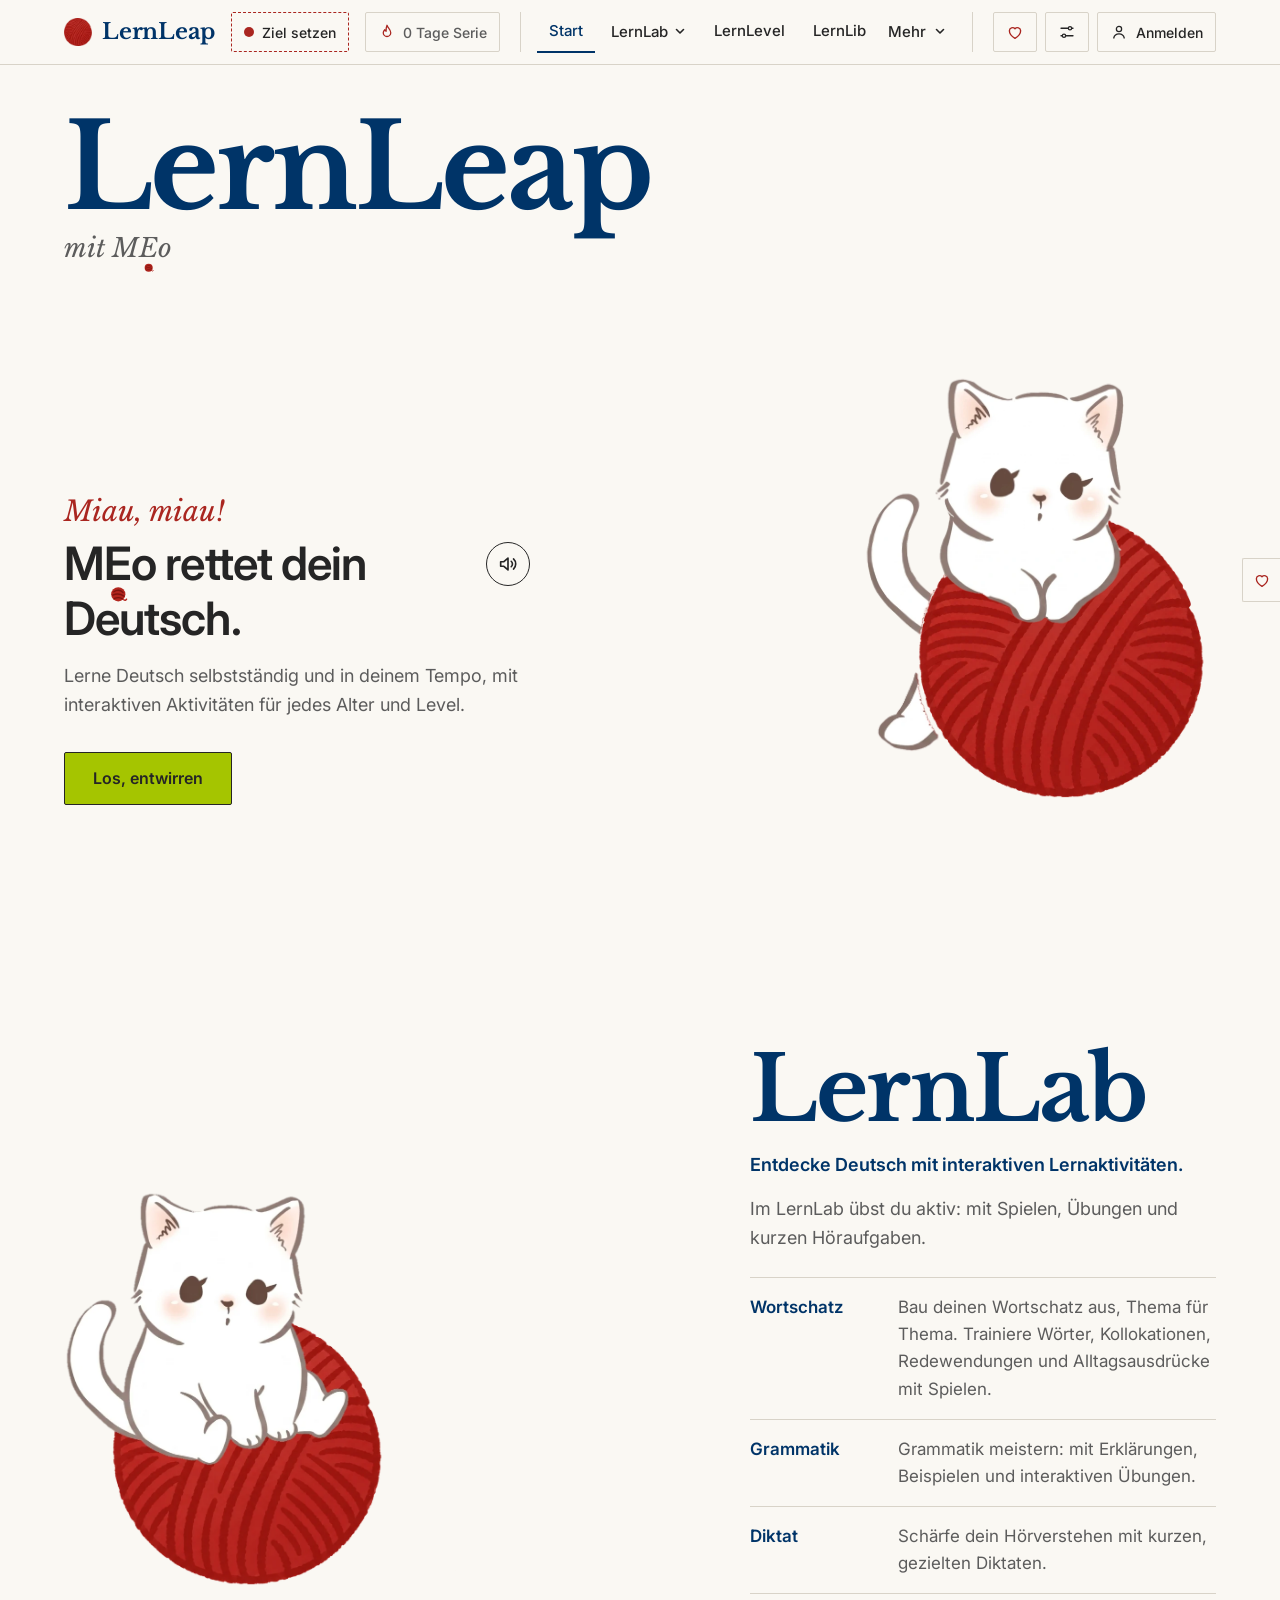
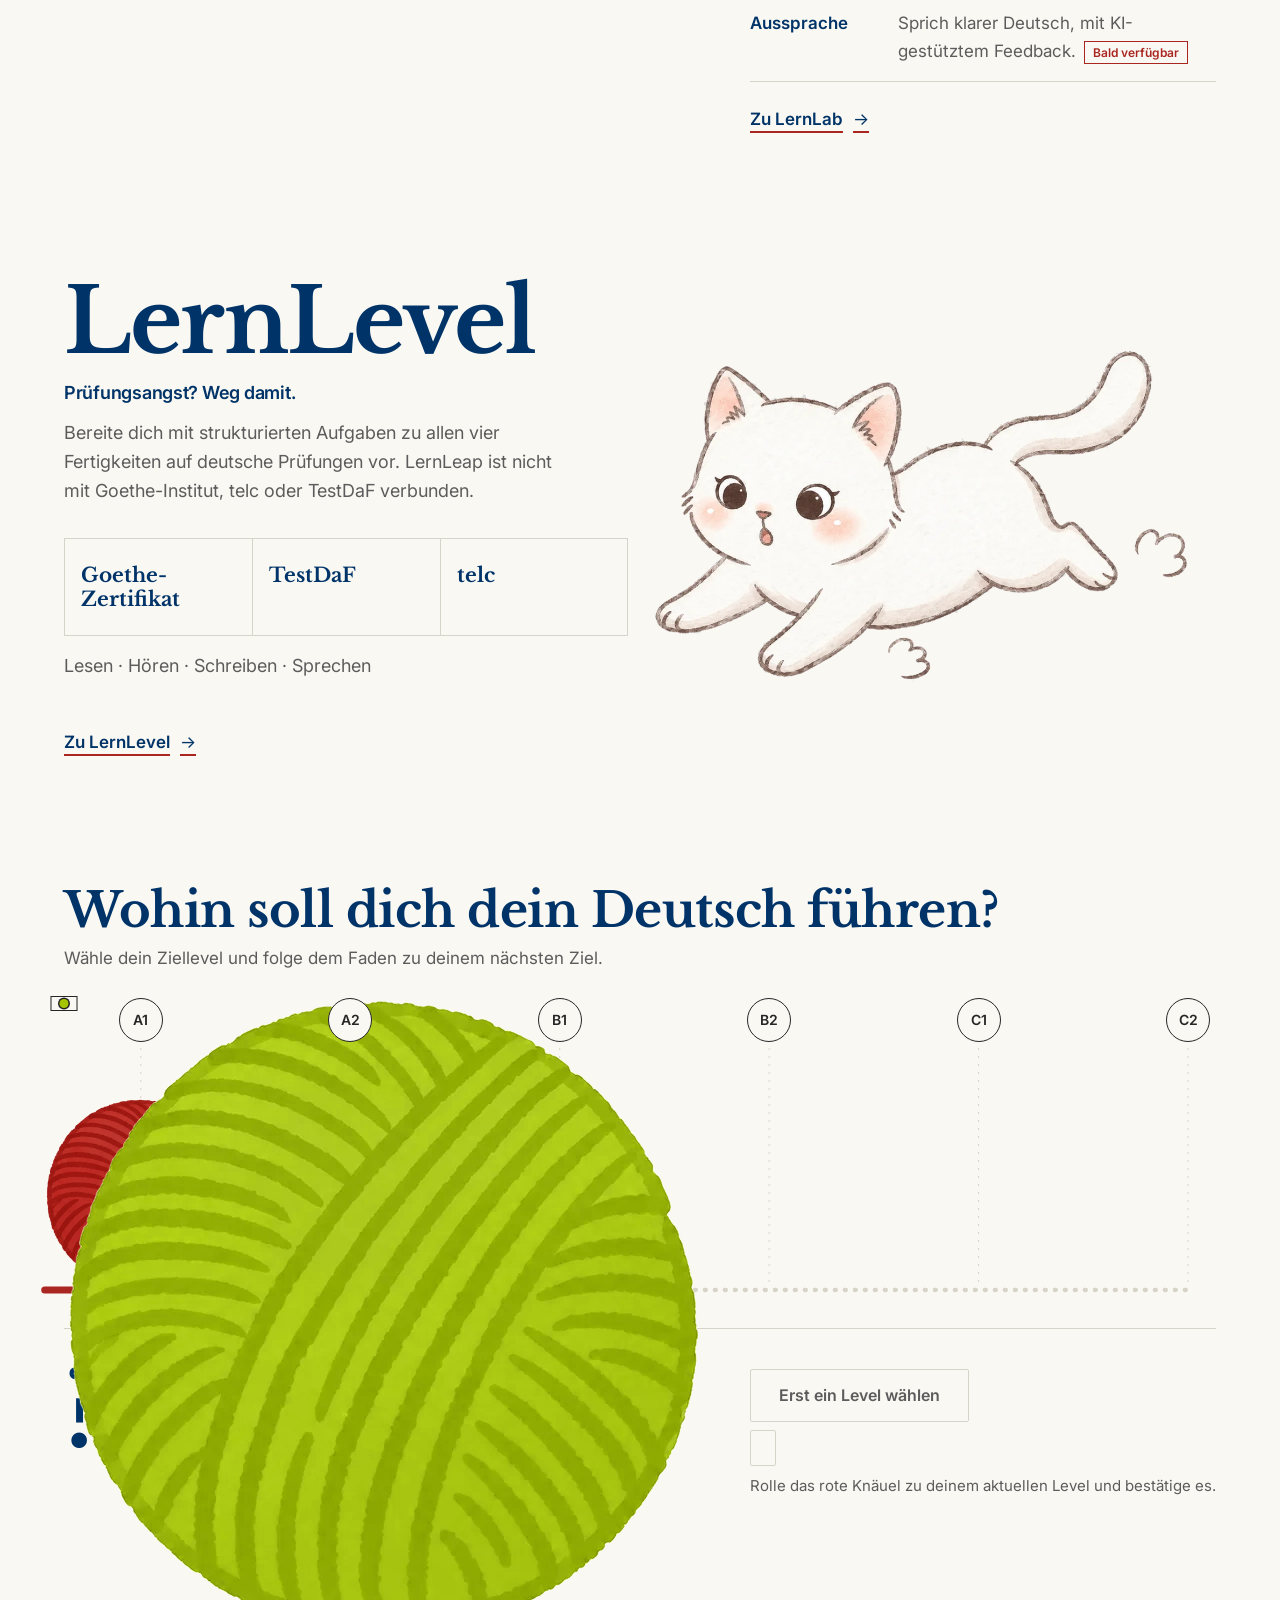
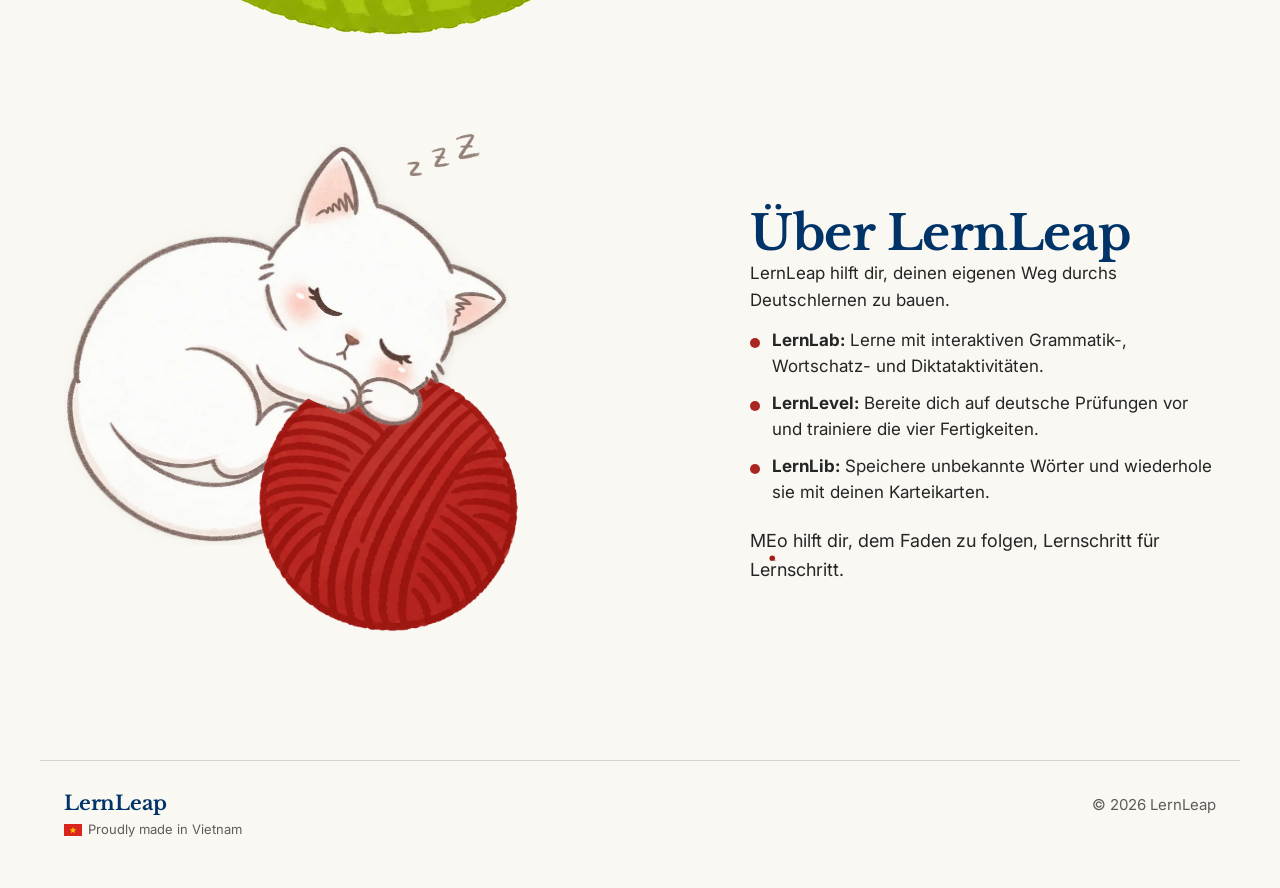
==== commit bae5090a: "refine header" ====
--- a/index.html
+++ b/index.html
@@ -376,25 +376,136 @@
 @media(prefers-reduced-motion:no-preference){#tH{animation:hfloat 6.5s ease-in-out infinite alternate}}
 @keyframes hfloat{0%{transform:rotate(-2deg) scale(1)}100%{transform:rotate(2.6deg) scale(1.014)}}
 @media(max-width:819px){.lib-form{grid-template-columns:1fr}.lib-list li{grid-template-columns:1fr auto;gap:var(--s2) var(--s3)}.lib-list li span.m{grid-column:1/-1;order:3}.lib-list li .ibtn{grid-column:1/-1;order:4;justify-self:start}#tourDlg{inset:auto 12px 12px 12px;width:auto}}
+
+/* v9: ARLTS-style header */
+.hd-in{gap:var(--s3)}.hd-goal{position:relative;flex:none}.hd-goal .pop{left:0;right:auto}
+.nav{margin:0 auto;align-items:center}.hd-r{margin-left:0;flex:none}
+.gchip{max-width:230px;border-style:solid}.gchip.empty{border-style:dashed;border-color:var(--yarn)}.gchip .gfull{overflow:hidden;text-overflow:ellipsis;white-space:nowrap;max-width:180px}.ibtn .gshort{display:none}
+.dd{position:static}.ddb{display:flex;align-items:center;gap:6px;padding:8px 12px;background:none;border:0;border-bottom:2px solid transparent;font:500 15px var(--sans);color:var(--text);cursor:pointer;transition:border-color var(--t1)}
+.ddb:hover{border-color:var(--line)}.ddb[aria-current=true]{border-color:var(--blue);color:var(--blue)}.chev{transition:transform var(--t2)}.ddb[aria-expanded=true] .chev,.moreBtn[aria-expanded=true] .chev{transform:rotate(180deg)}
+.ddp{position:absolute;left:50%;top:100%;transform:translateX(-50%);width:min(660px,calc(100vw - 32px));display:grid;grid-template-columns:1fr 1fr;gap:0 var(--s5);padding:var(--s4);background:var(--surface);border:1px solid var(--line);border-top:0;z-index:70}
+.ddp[hidden]{display:none}.ddh{font:600 12px var(--sans);letter-spacing:.08em;text-transform:uppercase;color:var(--muted);margin:0 0 var(--s2)}
+.nav .ddp a{display:grid;grid-template-columns:1fr auto;gap:2px 12px;padding:12px 0;border:0;border-top:1px solid var(--line);font-size:15px;color:var(--text)}.nav .ddp a:hover{color:var(--blue)}
+.ddp a b{font-weight:600}.ddp a span{grid-column:1;font-size:13px;color:var(--muted)}.ddp a i{grid-row:1/3;grid-column:2;align-self:center;font-style:normal;color:var(--yarn)}
+.nav .ddp a.dda{grid-column:1/-1;display:block;margin-top:var(--s2);font-weight:600;color:var(--blue)}
+.streak{display:inline-flex;align-items:center;gap:6px;font:500 14px var(--sans);color:var(--muted);white-space:nowrap}.streak svg{color:var(--yarn)}
+.hd-more{border-top:1px solid var(--line)}.hd-more[hidden]{display:none}.hd-more-in{max-width:var(--wrap);margin:auto;padding:0 24px;min-height:48px;display:flex;align-items:center;justify-content:center;gap:var(--s4);flex-wrap:wrap}
+.hd-more a{font:500 14px var(--sans);color:var(--text);text-decoration:none}.hd-more a:hover{text-decoration:underline;text-decoration-color:var(--yarn);text-underline-offset:5px;text-decoration-thickness:2px}.hd-more .lbtn{font-size:14px}.mob-only{display:none}
+.nav [data-r].tour-hl,.nav a.tour-hl{outline:2px solid var(--yarn);outline-offset:3px}
+.labc{display:flex;gap:var(--s3);flex-wrap:wrap;margin-top:var(--s3)}.card[aria-current=true]{border-color:var(--blue);border-width:2px}
+@media(max-width:1180px){.logo-sub{display:none}}
+@media(max-width:819px){
+ .hd-in{flex-wrap:wrap;height:auto;min-height:var(--hh);row-gap:0;align-content:flex-start}
+ .hd.mopen{position:fixed;left:0;right:0;top:0;bottom:0;overflow-y:auto}
+ .nav{display:none;order:10;flex-basis:100%;position:static;flex-direction:column;align-items:stretch;border:0;padding:var(--s2) 0 var(--s3);margin:0}.nav.open{display:flex}
+ .dd{width:100%}.ddb{width:100%;justify-content:space-between;padding:14px 0;font-size:17px}
+ .ddp{position:static;transform:none;width:auto;grid-template-columns:1fr;padding:0 0 var(--s3) var(--s3);border:0;background:none}
+ .moreBtn,.hd-r .streak,#accBtn{display:none}.hd-r{margin-left:auto}.ibtn{min-width:44px;height:44px}
+ .hd-more{display:none}.hd.mopen .hd-more{display:block}.hd-more-in{flex-direction:column;align-items:flex-start;gap:0;padding:0 24px var(--s5)}.hd-more-in>*{padding:12px 0}.mob-only{display:inline-flex}
+ .ibtn .gshort{display:inline}.gchip .gfull{display:none}.gchip{max-width:none}
+}
+
+/* ===== v10: header groups, two yarns, commitment, streak, donation ===== */
+.hd-in{justify-content:space-between;gap:var(--s3)}
+.hg{display:flex;align-items:center;gap:var(--s2);min-width:0}
+.hg1{gap:var(--s3)}
+.hg2{padding:0 var(--s3);height:40px;border-left:1px solid var(--line);border-right:1px solid var(--line);gap:0}
+.hg2 .nav{margin:0}
+.hg3{margin-left:0}
+.moreBtn{border:0;border-bottom:2px solid transparent;border-radius:0;height:auto;padding:8px 10px;font:500 15px var(--sans)}
+.moreBtn:hover{border-color:var(--line)}
+.logo-sub{display:none}
+
+.gchip{max-width:220px}
+.gchip .gl{font-weight:600;color:var(--blue)}
+.gchip b{font-weight:700;font-variant-numeric:tabular-nums}
+.hd-st{position:relative;flex:none}
+.hd-st .pop,.hd-goal .pop{left:0;right:auto}
+.streak{height:40px;padding:0 12px;gap:7px;border:1px solid var(--line);border-radius:var(--r);background:none;cursor:pointer;color:var(--muted);font:500 14px var(--sans)}
+.streak:hover{border-color:var(--text)}
+.streak svg{fill:none;transition:fill var(--t2)}
+.streak[data-done="1"]{color:var(--text);font-weight:600;border-color:var(--yarn)}
+.streak[data-done="1"] svg{fill:var(--yarn)}
+.streak.earn svg{animation:flame .9s var(--ease) 1}
+@keyframes flame{0%{transform:scale(1)}35%{transform:scale(1.35) rotate(-6deg)}100%{transform:none}}
+.st-g{display:grid;grid-template-columns:1fr 1fr;gap:var(--s3);margin:var(--s3) 0}
+.st-g div{border-top:1px solid var(--line);padding-top:6px}.st-g b{display:block;font:700 24px var(--serif);color:var(--wm)}.st-g span{font-size:13px;color:var(--muted)}
+.donate-h{color:var(--yarn)}
+.donate{position:fixed;right:0;top:62%;z-index:40;width:38px;height:44px;border:1px solid var(--line);border-right:0;background:var(--bg);color:var(--yarn);display:grid;place-items:center;cursor:pointer;padding:0;border-radius:var(--r) 0 0 var(--r);transition:width var(--t2) var(--ease)}
+.donate:hover{width:46px;border-color:var(--yarn)}
+@media(prefers-reduced-motion:no-preference){.donate:hover svg{animation:beat .7s var(--ease) 1}}
+@keyframes beat{40%{transform:scale(1.25)}}
+.don-t{font-size:14px;color:var(--muted)}
+.lbl{position:absolute;transform:translateX(-50%);z-index:4;pointer-events:none;white-space:nowrap;padding:2px 8px;border:1px solid var(--line);background:var(--bg);font:600 13px var(--sans);display:flex;align-items:center;gap:6px}
+.lbl::before{content:"";width:9px;height:9px;border-radius:50%;background:var(--yarn)}
+.lblT::before{background:var(--green);box-shadow:0 0 0 1.5px var(--on-green)}
+.lblT{border-color:var(--on-green)}
+:root[data-theme="dark"] .lblT{border-color:var(--green)}
+.trTo,.trT{fill:none;stroke-linecap:round}.trTo{stroke:var(--on-green)}.trT{stroke:var(--green)}
+.ball2{z-index:3}
+.node[aria-disabled="true"]{opacity:.38;cursor:not-allowed;transform:none}
+.node.here{border-style:dashed}
+.lvEdit{height:36px;font-size:14px}
+.soon-b{display:inline-block;margin-left:8px;padding:1px 8px;border:1px solid var(--yarn);color:var(--yarn);font-size:12px;font-weight:600}
+:root[data-theme="dark"] .soon-b{color:#F0716A;border-color:#F0716A}
+/* commitment card */
+.commit{margin-top:var(--s5);max-width:460px;padding:var(--s4);border:1px solid var(--line);border-left:4px solid var(--yarn);background:var(--surface)}
+.commit[hidden]{display:none}
+.cm-h{display:flex;justify-content:space-between;align-items:baseline;gap:var(--s3);font-weight:600;font-size:14px;color:var(--muted)}
+.cm-lv{font:700 20px var(--serif);color:var(--blue)}
+.cm-big{display:flex;align-items:baseline;gap:12px;margin-top:var(--s2)}
+.cm-big b{font:700 clamp(60px,7vw,88px)/1 var(--serif);color:var(--wm);font-variant-numeric:tabular-nums}
+.cm-big span{font-weight:600;font-size:17px}
+.cm-d{margin-top:var(--s2);font-size:15px;color:var(--muted)}
+.cm-p{margin-top:var(--s3);font-size:14px}.cm-p progress{margin:6px 0 0;height:8px}
+.cm-b{display:flex;gap:var(--s2);flex-wrap:wrap;margin-top:var(--s4)}
+.cm-w{margin-top:var(--s2);font-size:14px;font-weight:600;color:var(--yarn)}
+:root[data-theme="dark"] .cm-w{color:#F0716A}
+#gdRes{margin-top:var(--s4);padding:var(--s3);border:1px solid var(--line);background:var(--bg)}
+#gdRes[hidden]{display:none}
+#gdRes b{display:block;font:700 56px/1 var(--serif);color:var(--wm)}
+.gd-lv{display:flex;align-items:center;gap:var(--s3);margin:var(--s3) 0 0;font:700 32px var(--serif);color:var(--blue)}
+.gd-lv i{font-style:normal;color:var(--muted);font-weight:400}.gd-lv .tg2{color:var(--on-green);background:var(--green);padding:0 10px;border:1px solid var(--on-green)}
+.dl-in input.num{width:100%;font:inherit;font-size:16px;padding:10px 12px;border:1px solid var(--line);background:var(--bg);color:var(--text);border-radius:var(--r)}
+.lib-st{border:1px solid var(--line);background:none;color:var(--muted);font:500 13px var(--sans);padding:2px 8px;cursor:pointer}
+.lib-st[data-s="hard"]{border-color:var(--yarn);color:var(--yarn)}.lib-st[data-s="known"]{border-color:var(--on-green);background:var(--green);color:var(--on-green)}
+.lib-list li{grid-template-columns:1.2fr 1.6fr auto auto auto}
+.tour-dd ul{margin:var(--s3) 0 0}
+@media(max-width:1180px){.hg2{padding:0 var(--s2)}.gchip{max-width:180px}.ibtn#accBtn span{display:none}.ibtn#accBtn{width:40px;padding:0;justify-content:center}}
+@media(max-width:819px){
+  .hg2{display:contents;border:0;padding:0;height:auto}
+  .hg1{flex:1;min-width:0;gap:var(--s2)}
+  .hd-st .pop,.hd-goal .pop{position:fixed;left:16px;right:16px;width:auto;top:calc(var(--hh) + env(safe-area-inset-top,0px) + 4px)}
+  .streak{padding:0 10px}.streak span.stx{display:none}
+  .hg3 [data-donate].ibtn,.donate{display:none}
+  .lib-list li{grid-template-columns:1fr auto}
+  .commit{max-width:none}
+}
+@media(max-width:420px){.logo-wm{display:none}.hd-in{padding:0 12px}.gchip{padding:0 8px}}
+.ddp{grid-template-columns:1fr;width:min(380px,calc(100vw - 32px))}
 </style>
 </head>
 <body>
 <a class="skip" href="#main" data-i18n="skip">Zum Inhalt</a>
 <header class="hd"><div class="hd-in">
-  <a class="logo" href="#/" aria-label="LernLeap mit MEo"><img class="logo-ball" id="logoBall" src="[data-uri]" alt="" width="28" height="28"><span class="logo-wm">LernLeap</span><span class="logo-sub">mit <span class="meo-w">M<span class="meo-e">E<svg class="yb" viewBox="0 0 10 10" aria-hidden="true"><circle cx="5" cy="5" r="4.3" fill="#B3261E"/><path d="M2.3 3.5c2-1.3 4.1-1 5.6.4M1.6 5.5c2.3-1 4.8-.8 6.8.6M2.7 7.5c1.6-.7 3.4-.6 4.8.2" fill="none" stroke="#7E1410" stroke-width=".8" stroke-linecap="round"/><path d="M8.3 8.3c.7.6 1.3.4 1.7-.3" fill="none" stroke="#B3261E" stroke-width=".9" stroke-linecap="round"/></svg></span>o</span></span></a>
-  <nav class="nav" id="nav" data-i18n-label="nav.label" aria-label="Hauptnavigation">
-    <a href="#/" data-r="start" data-i18n="nav.start">Start</a><a href="#/lab" data-r="lab" data-i18n="nav.lab">LernLab</a><a href="#/lib" data-r="lib" data-i18n="nav.lib">LernLib</a><a href="#/level" data-r="check" data-i18n="nav.check">LernLevel</a>
+  <div class="hg hg1"><a class="logo" href="#/" aria-label="LernLeap mit MEo"><img class="logo-ball" id="logoBall" src="[data-uri]" alt="" width="28" height="28"><span class="logo-wm">LernLeap</span><span class="logo-sub">mit <span class="meo-w">M<span class="meo-e">E<svg class="yb" viewBox="0 0 10 10" aria-hidden="true"><circle cx="5" cy="5" r="4.3" fill="#B3261E"/><path d="M2.3 3.5c2-1.3 4.1-1 5.6.4M1.6 5.5c2.3-1 4.8-.8 6.8.6M2.7 7.5c1.6-.7 3.4-.6 4.8.2" fill="none" stroke="#7E1410" stroke-width=".8" stroke-linecap="round"/><path d="M8.3 8.3c.7.6 1.3.4 1.7-.3" fill="none" stroke="#B3261E" stroke-width=".9" stroke-linecap="round"/></svg></span>o</span></span></a>
+  <div class="hd-goal"><button class="ibtn gchip empty" id="goalBtn" type="button" aria-expanded="false" aria-controls="goalPop"><i class="dot" aria-hidden="true"></i><span id="goalTxt" class="gfull"></span><span id="goalShort" class="gshort"></span></button><div class="pop gp" id="goalPop" role="group" data-i18n-label="goal.mine" aria-label="Mein Ziel" hidden></div></div><div class="hd-st"><button type="button" class="streak" id="streak" aria-expanded="false" aria-controls="stPop" data-done="0"><svg viewBox="0 0 24 24" width="18" height="18" stroke="currentColor" stroke-width="1.7" stroke-linecap="round" stroke-linejoin="round" aria-hidden="true"><path d="M12 3c1 3.5 5 5.5 5 10a5 5 0 0 1-10 0c0-2 1-3 2-4 .3 1.2 1 1.8 1.8 2C10.5 8 11 5.5 12 3z"/></svg><span><span id="stN">0</span><span class="stx" id="stX"></span></span></button><div class="pop gp" id="stPop" hidden></div><span id="stLive" role="status" aria-live="polite" style="position:absolute;left:-9999px"></span></div></div>
+  <div class="hg hg2"><nav class="nav" id="nav" data-i18n-label="nav.label" aria-label="Hauptnavigation">
+    <a href="#/" data-r="start" data-i18n="nav.start">Start</a><div class="dd"><button type="button" class="ddb" id="labBtn" data-r="lab" aria-expanded="false" aria-controls="labMenu"><span data-i18n="nav.lab">LernLab</span><svg class="chev" viewBox="0 0 12 12" width="12" height="12" fill="none" stroke="currentColor" stroke-width="1.6" stroke-linecap="round" stroke-linejoin="round" aria-hidden="true"><path d="M2.5 4.5 6 8l3.5-3.5"/></svg></button><div class="ddp" id="labMenu" hidden></div></div><a href="#/level" data-r="check" data-i18n="nav.check">LernLevel</a><a href="#/lib" data-r="lib" data-i18n="nav.lib">LernLib</a>
   </nav>
-  <div class="hd-r">
-    <button class="ibtn gchip" id="goalBtn" type="button" aria-expanded="false" aria-controls="goalPop"><i class="dot" aria-hidden="true"></i><span id="goalTxt"></span></button><div class="pop gp" id="goalPop" role="group" data-i18n-label="goal.mine" aria-label="Mein Ziel" hidden></div>
-    <button class="ibtn" id="setBtn" aria-expanded="false" aria-controls="setPop" data-i18n-label="set.btn" aria-label="Einstellungen"><svg viewBox="0 0 24 24" width="18" height="18" fill="none" stroke="currentColor" stroke-width="1.7" stroke-linecap="round" aria-hidden="true"><path d="M4 7h9M19 7h1M4 17h1M11 17h9"/><circle cx="16" cy="7" r="2.2"/><circle cx="8" cy="17" r="2.2"/></svg><span data-i18n="set.btn">Einstellungen</span></button>
+  <button class="ibtn moreBtn" id="moreBtn" type="button" aria-expanded="false" aria-controls="hdMore" data-i18n-label="hd.more" aria-label="Mehr"><span data-i18n="hd.more">Mehr</span><svg class="chev" viewBox="0 0 12 12" width="12" height="12" fill="none" stroke="currentColor" stroke-width="1.6" stroke-linecap="round" stroke-linejoin="round" aria-hidden="true"><path d="M2.5 4.5 6 8l3.5-3.5"/></svg></button></div>
+  <div class="hg hg3 hd-r">
+    <button class="ibtn donate-h" type="button" data-donate data-i18n-label="don.nav" aria-label="Buy MEo a meal"><svg viewBox="0 0 24 24" width="18" height="18" fill="none" stroke="currentColor" stroke-width="1.8" stroke-linecap="round" stroke-linejoin="round" aria-hidden="true"><path d="M12 20.5s-7.5-4.6-7.5-10.2A4.3 4.3 0 0 1 12 7.6a4.3 4.3 0 0 1 7.5 2.7c0 5.6-7.5 10.2-7.5 10.2z"/></svg></button>
+        <button class="ibtn" id="setBtn" aria-expanded="false" aria-controls="setPop" data-i18n-label="set.btn" aria-label="Einstellungen"><svg viewBox="0 0 24 24" width="18" height="18" fill="none" stroke="currentColor" stroke-width="1.7" stroke-linecap="round" aria-hidden="true"><path d="M4 7h9M19 7h1M4 17h1M11 17h9"/><circle cx="16" cy="7" r="2.2"/><circle cx="8" cy="17" r="2.2"/></svg></button>
     <div class="pop" id="setPop" role="group" aria-label="Einstellungen" data-i18n-label="set.btn" hidden>
       <fieldset><legend data-i18n="set.theme">Darstellung</legend><div class="seg"><label><input type="radio" name="theme" value="light"><span data-i18n="theme.light">Hell</span></label><label><input type="radio" name="theme" value="dark"><span data-i18n="theme.dark">Dunkel</span></label><label><input type="radio" name="theme" value="system"><span data-i18n="theme.system">System</span></label></div></fieldset>
       <fieldset><legend data-i18n="set.lang">Sprache</legend><div class="seg"><label><input type="radio" name="lang" value="de"><span>Deutsch</span></label><label><input type="radio" name="lang" value="en"><span>English</span></label></div></fieldset>
     </div>
+    <button class="ibtn" id="accBtn" type="button" data-info="acc"><svg viewBox="0 0 24 24" width="18" height="18" fill="none" stroke="currentColor" stroke-width="1.7" stroke-linecap="round" aria-hidden="true"><circle cx="12" cy="8" r="3.5"/><path d="M5 20c.8-3.6 3.6-5.5 7-5.5s6.2 1.9 7 5.5"/></svg><span data-i18n="hd.acc">Anmelden</span></button>
     <button class="ibtn menu-btn" id="menuBtn" aria-expanded="false" aria-controls="nav" data-i18n="menu">Menü</button>
   </div>
-</div></header>
+</div>
+<div class="hd-more" id="hdMore" hidden><div class="hd-more-in"><a href="#ueber" data-i18n="nav.about">Über uns</a><button type="button" class="lbtn" data-info="terms" data-i18n="ft.terms"></button><button type="button" class="lbtn" data-info="priv" data-i18n="ft.priv"></button><button type="button" class="lbtn" data-info="upd" data-i18n="ft.upd"></button><button type="button" class="lbtn" data-tour data-i18n="ft.tour"></button><button type="button" class="lbtn" data-info="fb" data-i18n="ft.fb"></button><button type="button" class="lbtn mob-only" data-info="acc" data-i18n="hd.acc"></button><button type="button" class="lbtn mob-only" data-donate data-i18n="don.nav"></button></div></div></header>
 <main id="main">
 <div class="view" id="v-start">
   <svg class="thread" id="thread" aria-hidden="true" focusable="false"><path id="tA"/><path id="tB"/><path id="tH"/></svg>
@@ -408,6 +519,7 @@
         <div class="hook-row"><p class="hero-hook" data-i18n="hero.hook">MEo rettet dein Deutsch.</p><button type="button" class="snd" id="meowBtn" data-i18n-label="snd" aria-label="MEo miauen hören"><svg viewBox="0 0 24 24" width="22" height="22" fill="none" stroke="currentColor" stroke-width="1.8" stroke-linecap="round" stroke-linejoin="round" aria-hidden="true"><path d="M4 9.5v5h3.5L12 18.5v-13L7.5 9.5z"/><path d="M15.5 9a4 4 0 0 1 0 6M18 6.5a7.5 7.5 0 0 1 0 11"/></svg></button></div>
         <p class="hero-sub" data-i18n="hero.sub">Grammatik, Wortschatz und Prüfungstraining, damit du Deutsch selbstständig und in deinem Tempo lernst.</p>
         <a class="btn" href="#level" data-i18n="cta.level">Level wählen</a>
+        <aside class="commit" id="commit" hidden aria-labelledby="cmT"></aside>
       </div>
     </div>
     <div class="hero-art" id="heroBox" role="button" tabindex="0" aria-label="MEo streicheln" data-i18n-label="alt.hero2">
@@ -428,7 +540,7 @@
     <div class="sx-body">
       <h2 class="disp" data-i18n="nav.lab">LernLab</h2><p class="tag" data-i18n="lab.tag">Lernmaterial A1–C2</p>
       <p class="muted" data-i18n="lab.desc"></p>
-      <dl class="rows"><div><dt data-i18n="lab.g">Grammatik</dt><dd data-i18n="lab.gd"></dd></div><div><dt data-i18n="lab.w">Wortschatz</dt><dd data-i18n="lab.wd"></dd></div></dl>
+      <dl class="rows"><div><dt data-i18n="lab.w"></dt><dd data-i18n="lab.wd"></dd></div><div><dt data-i18n="lab.g"></dt><dd data-i18n="lab.gd"></dd></div><div><dt data-i18n="lab.d"></dt><dd data-i18n="lab.dd"></dd></div><div><dt data-i18n="lab.p"></dt><dd><span data-i18n="lab.pd"></span><span class="soon-b" data-i18n="soon"></span></dd></div></dl>
       <a class="link go" href="#/lab" data-i18n="go.lab">Zu LernLab</a>
     </div>
   </section>
@@ -449,7 +561,7 @@
   <section class="sx" id="ueber">
     <div class="sx-art sleep-art" id="art5"><div class="sleepbox"><img class="sb-cat sb-back" data-asset="scat" alt="" data-i18n-alt="alt.sleep"><img class="sb-yarn" data-asset="yarn" alt="" aria-hidden="true"><img class="sb-cat sb-front" data-asset="scat" alt="" aria-hidden="true"><img class="zzz" data-asset="zzz" alt="" aria-hidden="true"></div></div>
     <div class="sx-body">
-      <h2 class="disp2" data-i18n="end.title">Über LernLeap</h2><p data-i18n="end.text"></p><p class="fine" data-i18n="end.fine"></p>
+      <h2 class="disp2" data-i18n="end.title">Über LernLeap</h2><div data-i18n="end.text"></div><p class="fine" data-i18n="end.fine"></p>
     </div>
   </section>
 </div>
@@ -457,10 +569,7 @@
 <div class="view" id="v-lab" hidden><div class="pg">
   <header class="pg-head"><h1 class="disp" data-i18n="nav.lab">LernLab</h1><p class="tag" data-i18n="lab.tag"></p><p class="muted" data-i18n="lab.desc"></p></header><aside class="plan" data-plan hidden></aside>
   <section class="pg-sec"><h2 class="disp2" data-i18n="lv.title2"></h2><p class="hint" data-i18n="lv.hint"></p><div data-picker data-art="sit"></div></section>
-  <section class="pg-sec"><div class="cards">
-    <div class="card"><h3 data-i18n="lab.g"></h3><p data-i18n="lab.gd"></p><span class="soon" data-i18n="soon"></span></div>
-    <div class="card"><h3 data-i18n="lab.w"></h3><p data-i18n="lab.wd"></p><span class="soon" data-i18n="soon"></span></div></div></section>
-  <section class="pg-sec"><h2 class="disp2" data-i18n="lab.fmt"></h2><div class="cards"><div class="card"><h3 data-i18n="p.lib"></h3><p data-i18n="p.libd"></p><span class="soon" data-i18n="soon"></span></div><div class="card"><h3 data-i18n="p.prac"></h3><p data-i18n="p.pracd"></p><span class="soon" data-i18n="soon"></span></div></div></section>
+  <section class="pg-sec"><div class="cards" id="labCards"></div></section>
 </div></div>
 <div class="view" id="v-check" hidden><div class="pg">
   <header class="pg-head"><h1 class="disp" data-i18n="nav.check">LernLevel</h1><p class="tag" data-i18n="chk.hook"></p><p class="muted" data-i18n="chk.desc"></p></header><aside class="plan" data-plan hidden></aside>
@@ -475,24 +584,27 @@
   <section class="pg-sec"><div class="lib-h"><h2 class="disp2" data-i18n="lib.list"></h2><button type="button" class="btn sm" id="libCards" data-i18n="lib.review"></button></div><ul class="lib-list" id="libList"></ul></section>
 </div></div>
 </main>
-<footer class="ft"><div class="ft-brand"><span class="logo-wm">LernLeap</span><span class="made"><svg viewBox="0 0 30 20" aria-hidden="true"><rect width="30" height="20" fill="#DA251D"/><polygon fill="#FFCD00" points="15.00,4.57 16.35,8.72 20.71,8.72 17.18,11.28 18.53,15.43 15.00,12.87 11.47,15.43 12.82,11.28 9.29,8.72 13.65,8.72"/></svg>Proudly made in Vietnam</span></div><nav aria-label="Footer"><button type="button" class="lbtn" data-info="terms" data-i18n="ft.terms">Nutzungsbedingungen</button><button type="button" class="lbtn" data-info="priv" data-i18n="ft.priv">Datenschutz</button><button type="button" class="lbtn" data-info="upd" data-i18n="ft.upd">Updates</button><button type="button" class="lbtn" data-tour data-i18n="ft.tour">Tours</button><button type="button" class="lbtn" data-info="fb" data-i18n="ft.fb">Feedback</button></nav><span class="muted">© 2026 LernLeap</span></footer>
+<footer class="ft"><div class="ft-brand"><span class="logo-wm">LernLeap</span><span class="made"><svg viewBox="0 0 30 20" aria-hidden="true"><rect width="30" height="20" fill="#DA251D"/><polygon fill="#FFCD00" points="15.00,4.57 16.35,8.72 20.71,8.72 17.18,11.28 18.53,15.43 15.00,12.87 11.47,15.43 12.82,11.28 9.29,8.72 13.65,8.72"/></svg>Proudly made in Vietnam</span></div><span class="muted">© 2026 LernLeap</span></footer>
 <dialog id="goalDlg" aria-labelledby="gdT"><form class="dl-in" id="goalForm" novalidate><h2 class="disp2" id="gdT" data-i18n="gd.title"></h2><p class="muted" data-i18n="gd.sub"></p>
-<label class="fl" for="gdLevel" data-i18n="goal.level"></label><select id="gdLevel"></select>
-<fieldset><legend data-i18n="goal.focus"></legend><div class="opts" id="gdFocus"></div></fieldset>
-<label class="fl" for="gdDate" data-i18n="goal.by"></label><input type="date" id="gdDate" required>
-<label class="fl" for="gdWeek"><span data-i18n="goal.week"></span>: <output id="gdWeekO"></output></label><input type="range" id="gdWeek" min="1" max="7" value="4">
+<p class="gd-lv"><span id="gdFrom"></span><i aria-hidden="true">→</i><span class="tg2" id="gdTo"></span></p>
+<label class="fl" for="gdMonths" data-i18n="gd.months"></label><input class="num" id="gdMonths" type="text" inputmode="numeric" pattern="[0-9]*" autocomplete="off" maxlength="2" required>
+<label class="fl" for="gdWeek"><span data-i18n="gd.week"></span>: <output id="gdWeekO"></output></label><input type="range" id="gdWeek" min="1" max="7" value="4">
+<div id="gdRes" aria-live="polite" hidden></div>
 <p class="err" id="gdErr" role="alert"></p><div class="dl-b"><button type="submit" class="btn" data-i18n="gd.save"></button><button type="button" class="ibtn" data-close data-i18n="cancel"></button></div></form></dialog>
+<dialog id="donDlg" aria-labelledby="dnT"><div class="dl-in"><h2 class="disp2" id="dnT" data-i18n="don.t"></h2><p data-i18n="don.b"></p><div class="dl-b" id="donB"></div><div class="dl-b"><button type="button" class="ibtn" data-close data-i18n="close"></button></div></div></dialog>
+<button type="button" class="donate" data-donate data-i18n-label="don.nav" aria-label="Buy MEo a meal"><svg viewBox="0 0 24 24" width="18" height="18" fill="none" stroke="currentColor" stroke-width="1.8" stroke-linecap="round" stroke-linejoin="round" aria-hidden="true"><path d="M12 20.5s-7.5-4.6-7.5-10.2A4.3 4.3 0 0 1 12 7.6a4.3 4.3 0 0 1 7.5 2.7c0 5.6-7.5 10.2-7.5 10.2z"/></svg></button>
 <dialog id="pathDlg" aria-labelledby="pdT"><form class="dl-in" id="pathForm" novalidate><h2 class="disp2" id="pdT" data-i18n="thread"></h2><p class="muted" id="pdLv"></p>
-<fieldset><legend data-i18n="p.s1"></legend><div class="opts" id="pCats"><label><input type="checkbox" name="cat" value="grammar"><span data-i18n="cat.grammar"></span></label><label><input type="checkbox" name="cat" value="vocab"><span data-i18n="cat.vocab"></span></label><label><input type="checkbox" name="cat" value="skills"><span data-i18n="cat.skills"></span></label><label><input type="checkbox" name="cat" value="cert"><span data-i18n="cat.cert"></span></label></div>
+<fieldset><legend data-i18n="p.s1"></legend><div class="opts" id="pCats"><label><input type="checkbox" name="cat" value="grammar"><span data-i18n="cat.grammar"></span></label><label><input type="checkbox" name="cat" value="vocab"><span data-i18n="cat.vocab"></span></label><label><input type="checkbox" name="cat" value="dictation"><span data-i18n="cat.dictation"></span></label><label><input type="checkbox" name="cat" value="pronunciation"><span data-i18n="cat.pronunciation"></span></label><label><input type="checkbox" name="cat" value="skills"><span data-i18n="cat.skills"></span></label><label><input type="checkbox" name="cat" value="cert"><span data-i18n="cat.cert"></span></label></div>
 <div id="pSkills" hidden><p class="fl" data-i18n="cat.skills"></p><div class="opts"><label><input type="checkbox" name="sk" value="lesen"><span data-i18n="sk.lesen"></span></label><label><input type="checkbox" name="sk" value="hoeren"><span data-i18n="sk.hoeren"></span></label><label><input type="checkbox" name="sk" value="schreiben"><span data-i18n="sk.schreiben"></span></label><label><input type="checkbox" name="sk" value="sprechen"><span data-i18n="sk.sprechen"></span></label></div></div>
 <div id="pCerts" hidden><p class="fl" data-i18n="cat.cert"></p><div class="opts one" id="pCertList"></div><p class="hint-s" data-i18n="p.certn"></p></div></fieldset>
 <fieldset><legend data-i18n="p.s2"></legend><button type="button" class="btn sm" id="pAcc" data-i18n="p.acc"></button><p class="hint-s" data-i18n="p.accd"></p><p class="hint-s" id="pAccN" role="status" hidden data-i18n="p.accn"></p>
 <div class="opts one" style="margin-top:12px"><label><input type="radio" name="auth" value="guest" checked><span data-i18n="p.guest"></span></label></div><p class="hint-s" data-i18n="p.guestn"></p></fieldset>
-<fieldset><legend data-i18n="p.s3"></legend><div class="opts"><label><input type="radio" name="fmt" value="library"><span><b data-i18n="p.lib"></b><small data-i18n="p.libd"></small></span></label><label><input type="radio" name="fmt" value="practice"><span><b data-i18n="p.prac"></b><small data-i18n="p.pracd"></small></span></label></div></fieldset>
+<fieldset hidden><legend data-i18n="p.s3"></legend><div class="opts"><label><input type="radio" name="fmt" value="library"><span><b data-i18n="p.lib"></b><small data-i18n="p.libd"></small></span></label><label><input type="radio" name="fmt" value="practice"><span><b data-i18n="p.prac"></b><small data-i18n="p.pracd"></small></span></label></div></fieldset>
 <p class="err" id="pErr" role="alert"></p><div class="dl-b"><button type="submit" class="btn" data-i18n="p.go"></button><button type="button" class="ibtn" data-close data-i18n="cancel"></button></div></form></dialog>
 <dialog id="fcDlg" aria-labelledby="fcT"><div class="dl-in"><h2 class="disp2" id="fcT" data-i18n="lib.review"></h2><p class="muted" id="fcPos" aria-live="polite"></p><div class="fc"><p class="fc-t" id="fcFront"></p><p class="fc-b" id="fcBack" hidden></p></div><div class="dl-b"><button type="button" class="btn" id="fcShow" data-i18n="fc.show"></button><button type="button" class="ibtn" id="fcAgain" hidden data-i18n="fc.again"></button><button type="button" class="btn" id="fcKnow" hidden data-i18n="fc.know"></button><button type="button" class="ibtn" data-close data-i18n="close"></button></div></div></dialog>
-<dialog id="tourDlg" aria-labelledby="trT"><div class="dl-in"><p class="muted" id="trStep" aria-live="polite"></p><h2 class="disp2" id="trT"></h2><p id="trB"></p><div class="tour-dots" id="trDots" aria-hidden="true"></div><div class="dl-b"><button type="button" class="ibtn" id="trBack" data-i18n="tour.back"></button><button type="button" class="btn sm" id="trNext"></button><a class="ibtn" id="trGo" href="#/lab" data-i18n="tour.go"></a><button type="button" class="ibtn" id="trSkip" data-i18n="tour.skip"></button><button type="button" class="ibtn" id="trX" data-i18n="close"></button></div></div></dialog>
+<dialog id="tourDlg" aria-labelledby="trT"><div class="dl-in"><p class="muted" id="trStep" aria-live="polite"></p><h2 class="disp2" id="trT"></h2><div id="trB" class="tour-dd"></div><div class="tour-dots" id="trDots" aria-hidden="true"></div><div class="dl-b"><button type="button" class="ibtn" id="trBack" data-i18n="tour.back"></button><button type="button" class="btn sm" id="trNext"></button><a class="ibtn" id="trGo" href="#/lab" data-i18n="tour.go"></a><button type="button" class="ibtn" id="trSkip" data-i18n="tour.skip"></button><button type="button" class="ibtn" id="trX" data-i18n="close"></button></div></div></dialog>
 <dialog id="infoDlg" aria-labelledby="idT"><div class="dl-in"><h2 class="disp2" id="idT"></h2><div id="idB"></div><div class="dl-b"><button type="button" class="ibtn" data-close data-i18n="close"></button></div></div></dialog>
+<script type="application/json" id="cefr-hours">{"A1": {"A2": 80}, "A2": {"B1": 150}, "B1": {"B2": 200}, "B2": {"C1": 250}, "C1": {"C2": 300}}</script>
 <script>
 (()=>{
 const D=document,R=D.documentElement,$=(s,c=D)=>c.querySelector(s),$$=(s,c=D)=>[...c.querySelectorAll(s)];
@@ -540,17 +652,17 @@
 $$('input[name=lang]').forEach(i=>i.addEventListener('change',()=>{lang=i.value;store.set('ll-lang',lang);applyLang()}));
 $$('input[name=theme]').forEach(i=>i.addEventListener('change',()=>{theme=i.value;store.set('ll-theme',theme);applyTheme()}));
 /* settings popover and mobile menu */
-const setBtn=$('#setBtn'),pop=$('#setPop'),menuBtn=$('#menuBtn'),nav=$('#nav');
+const hdr=$('.hd'),setBtn=$('#setBtn'),pop=$('#setPop'),menuBtn=$('#menuBtn'),nav=$('#nav');
 function popOpen(o){pop.hidden=!o;setBtn.setAttribute('aria-expanded',o)}
 setBtn.addEventListener('click',()=>{popOpen(pop.hidden);if(!pop.hidden)$('input:checked',pop).focus()});
-D.addEventListener('keydown',e=>{if(e.key==='Escape'){if(!pop.hidden){popOpen(false);setBtn.focus()}nav.classList.remove('open');menuBtn.setAttribute('aria-expanded','false')}});
+D.addEventListener('keydown',e=>{if(e.key==='Escape'){if(!pop.hidden){popOpen(false);setBtn.focus()}nav.classList.remove('open');hdr.classList.remove('mopen');menuBtn.setAttribute('aria-expanded','false')}});
 D.addEventListener('click',e=>{if(!pop.hidden&&!pop.contains(e.target)&&!setBtn.contains(e.target))popOpen(false)});
-menuBtn.addEventListener('click',()=>{const o=nav.classList.toggle('open');menuBtn.setAttribute('aria-expanded',o)});
-nav.addEventListener('click',e=>{if(e.target.closest('a')){nav.classList.remove('open');menuBtn.setAttribute('aria-expanded','false')}});
+menuBtn.addEventListener('click',()=>{const o=nav.classList.toggle('open');hdr.classList.toggle('mopen',o);menuBtn.setAttribute('aria-expanded',o)});
+nav.addEventListener('click',e=>{if(e.target.closest('a')){nav.classList.remove('open');hdr.classList.remove('mopen');menuBtn.setAttribute('aria-expanded','false')}});
 
 
 /* ===== router ===== */
-const views={start:$('#v-start'),lab:$('#v-lab'),check:$('#v-check'),lib:$('#v-lib')},navA=$$('.nav a');
+const views={start:$('#v-start'),lab:$('#v-lab'),check:$('#v-check'),lib:$('#v-lib')},navA=$$('.nav [data-r]');
 let route='';
 function setCurrent(k){navA.forEach(a=>{if(a.dataset.r===k)a.setAttribute('aria-current','true');else a.removeAttribute('aria-current')})}
 function go(){
@@ -565,24 +677,48 @@
 (()=>{const io=new IntersectionObserver(es=>es.forEach(e=>{if(e.isIntersecting&&route==='start')setCurrent('start')}),{rootMargin:'-40% 0px -55% 0px'});['start','ueber'].forEach(id=>io.observe($('#'+id)))})();
 
 /* ===== level picker: the yarn ball rolls along the ground and shrinks as it unwinds ===== */
-let sel=-1,savedLv=store.get('ll-level'),goal=null;
+let sel=-1,savedLv=store.get('ll-level'),goal=null,locked=false,tsel=-1;
 const uw=()=>Math.max(5,Math.min(7.6,.0056*innerWidth));
+/* green target yarn: the same yarn artwork, re-coloured once from the brand token --green */
+let greenP=null;
+function greenYarn(){
+  if(greenP)return greenP;
+  return greenP=new Promise(res=>{
+    const im=new Image();
+    im.onload=()=>{try{
+      const hex=getComputedStyle(R).getPropertyValue('--green').trim()||'#A5C500',n=parseInt(hex.slice(1),16),
+        r=(n>>16&255)/255,g=(n>>8&255)/255,b=(n&255)/255,mx=Math.max(r,g,b),mn=Math.min(r,g,b),d=mx-mn;
+      let th=d===0?0:mx===r?((g-b)/d%6):mx===g?(b-r)/d+2:(r-g)/d+4;th=((th*60)+360)%360;
+      const c=D.createElement('canvas');c.width=im.naturalWidth;c.height=im.naturalHeight;const x=c.getContext('2d');x.drawImage(im,0,0);
+      const id=x.getImageData(0,0,c.width,c.height),p=id.data,f=(n,h,s,l)=>{const k=(n+h/30)%12,a=s*Math.min(l,1-l);return l-a*Math.max(-1,Math.min(k-3,9-k,1))};
+      for(let i=0;i<p.length;i+=4){if(!p[i+3])continue;const R0=p[i]/255,G0=p[i+1]/255,B0=p[i+2]/255,M=Math.max(R0,G0,B0),m=Math.min(R0,G0,B0),l=(M+m)/2,dd=M-m;
+        if(dd<.08)continue;const s=dd/(1-Math.abs(2*l-1)||1),ns=Math.min(1,s*1.2);p[i]=f(0,th,ns,l)*255;p[i+1]=f(8,th,ns,l)*255;p[i+2]=f(4,th,ns,l)*255}
+      x.putImageData(id,0,0);c.toBlob(bl=>res(bl?URL.createObjectURL(bl):''),'image/png')
+    }catch(e){res('')}};
+    im.onerror=()=>res('');im.src=ASSET.yarn;
+  });
+}
+const levelHTML=(t,i)=>{const d=t.lv[i];return '<span class="lv-intro">'+d.i+'</span><span class="lv-lead">'+t.lvLead+'</span><ul class="lv-pts">'+d.b.map(x=>'<li>'+x+'</li>').join('')+'</ul>'};
 function makePicker(root){
-  root.innerHTML=`<div class="stage"><svg class="track" aria-hidden="true" focusable="false"><g class="ticks"></g><path class="trBg"/><path class="trFg"/></svg><div class="hit" aria-hidden="true"></div><img class="ball" data-asset="yarn" alt="" aria-hidden="true"><div class="nodes" role="radiogroup" data-i18n-label="lv.group">${LV.map(l=>`<button type="button" class="node" role="radio" aria-checked="false">${l}</button>`).join('')}</div></div><div class="lv-info"><p class="lv-code" aria-hidden="true">?</p><div class="lv-desc" aria-live="polite"></div><div class="lv-act"><button type="button" class="btn lvBtn" aria-disabled="true"></button><p class="lv-st" role="status"></p></div></div>`;
+  root.innerHTML=`<div class="stage"><svg class="track" aria-hidden="true" focusable="false"><g class="ticks"></g><path class="trBg"/><path class="trFg"/><path class="trTo"/><path class="trT"/></svg><div class="hit" aria-hidden="true"></div><img class="ball" data-asset="yarn" alt="" aria-hidden="true"><img class="ball ball2" alt="" aria-hidden="true" hidden><span class="lbl lblC" hidden></span><span class="lbl lblT" hidden></span><div class="nodes" role="radiogroup" data-i18n-label="lv.group">${LV.map(l=>`<button type="button" class="node" role="radio" aria-checked="false">${l}</button>`).join('')}</div></div><div class="lv-info"><p class="lv-code" aria-hidden="true">?</p><div class="lv-desc" aria-live="polite"></div><div class="lv-act"><button type="button" class="btn lvBtn" aria-disabled="true"></button><button type="button" class="ibtn lvEdit" hidden></button><p class="lv-st" role="status"></p></div></div>`;
   fillAssets(root);
-  const q=s=>$(s,root),stage=q('.stage'),ticks=q('.ticks'),trBg=q('.trBg'),trFg=q('.trFg'),hit=q('.hit'),ball=q('.ball'),nodes=$$('.node',root),code=q('.lv-code'),desc=q('.lv-desc'),btn=q('.lvBtn'),st=q('.lv-st');
+  const q=s=>$(s,root),stage=q('.stage'),ticks=q('.ticks'),trBg=q('.trBg'),trFg=q('.trFg'),trTo=q('.trTo'),trT=q('.trT'),hit=q('.hit'),ball=q('.ball'),ball2=q('.ball2'),lblC=q('.lblC'),lblT=q('.lblT'),nodes=$$('.node',root),code=q('.lv-code'),desc=q('.lv-desc'),btn=q('.lvBtn'),edit=q('.lvEdit'),st=q('.lv-st');
+  greenYarn().then(u=>{if(u)ball2.src=u;else{ball2.src=ASSET.yarn;ball2.style.filter='hue-rotate(68deg) saturate(1.1)'}});
   const M={W:0,Hs:0,gx:0,x0:0,xe:0,G:0,R0:0,Rm:0,rc:0,pad:0};
-  let cur=0,tgt=0,raf=0,drag=false,cand=-1;
+  let cur=0,tgt=0,tcur=0,ttgt=0,raf=0,drag=false,cand=-1,tcand=-1;
   const xAt=f=>M.x0+(M.xe-M.x0)*f/5,rAt=f=>M.R0+(M.Rm-M.R0)*f/5;
+  /* a ball keeps its own size/rotation; once the level is locked both shrink so they never overlap */
+  function ballAt(img,f){const x=xAt(f),r0=rAt(f),k=(M.R0-M.Rm)/(M.xe-M.x0),ang=Math.log(M.R0/r0)/k*180/Math.PI,cap=locked?(M.xe-M.x0)/5*.46:1e9,r=Math.min(r0,cap);
+    img.style.width=2*r+'px';img.style.left=(x-r)+'px';img.style.top=(M.G-2*r)+'px';img.style.transform=`rotate(${ang.toFixed(2)}deg)`;return{x,r}}
   function draw(){
     if(!M.W)return;
-    const x=xAt(cur),r=rAt(cur),k=(M.R0-M.Rm)/(M.xe-M.x0),ang=Math.log(M.R0/r)/k*180/Math.PI;
-    ball.style.width=2*r+'px';ball.style.left=(x-r)+'px';ball.style.top=(M.G-2*r)+'px';
-    ball.style.transform=`rotate(${ang.toFixed(2)}deg)`;
-    trFg.setAttribute('d',`M${M.gx} ${M.G}L${x} ${M.G}`);
+    const a=ballAt(ball,cur);trFg.setAttribute('d',`M${M.gx} ${M.G}L${a.x} ${M.G}`);
+    if(locked&&tsel>=0){const b=ballAt(ball2,tcur),d=`M${a.x} ${M.G}L${b.x} ${M.G}`;trTo.setAttribute('d',d);trT.setAttribute('d',d);
+      lblC.style.left=a.x+'px';lblC.style.top=(M.G+8)+'px';lblT.style.left=b.x+'px';lblT.style.top=(M.G+8)+'px';lblT.style.transform=tcand>=5?'translateX(-100%)':'translateX(-50%)'}
+    else{trTo.setAttribute('d','');trT.setAttribute('d','')}
   }
-  function loop(){raf=0;const d=tgt-cur;if(Math.abs(d)<.003){cur=tgt}else{cur+=d*.07;raf=requestAnimationFrame(loop)}draw()}
-  function go(t){tgt=t;if(rm()||!M.W){cur=tgt;draw();return}if(!raf)raf=requestAnimationFrame(loop)}
+  function loop(){raf=0;let busy=false,d=tgt-cur;if(Math.abs(d)<.003)cur=tgt;else{cur+=d*.07;busy=true}d=ttgt-tcur;if(Math.abs(d)<.003)tcur=ttgt;else{tcur+=d*.07;busy=true}draw();if(busy)raf=requestAnimationFrame(loop)}
+  function kick(){if(rm()||!M.W){cur=tgt;tcur=ttgt;draw();return}if(!raf)raf=requestAnimationFrame(loop)}
   function layout(){
     const W=stage.clientWidth,Hs=stage.clientHeight;if(!W)return;
     const pad=Math.max(12,stage.getBoundingClientRect().left),half=(nodes[0].offsetWidth||44)/2;
@@ -590,36 +726,59 @@
     M.R0=Math.max(34,Math.min(96,(Hs-64)/2,W*.2));M.Rm=Math.max(18,M.R0*.27);
     M.rc=Math.min(14,pad*.5);M.gx=-pad*.3;M.x0=M.gx+M.R0;
     M.xe=W-Math.max(half,M.Rm)-2;M.G=Hs-6;
-    const w=uw();trFg.style.strokeWidth=w.toFixed(1);trBg.style.strokeWidth=(w*.6).toFixed(1);
+    const w=uw();trFg.style.strokeWidth=trT.style.strokeWidth=w.toFixed(1);trTo.style.strokeWidth=(w+3.5).toFixed(1);trBg.style.strokeWidth=(w*.6).toFixed(1);
     trBg.setAttribute('d',`M${M.gx} ${M.G}L${M.xe} ${M.G}`);
     ticks.innerHTML=LV.map((_,i)=>`<line x1="${xAt(i)}" x2="${xAt(i)}" y1="${half*2+8}" y2="${M.G-6}"/>`).join('');
     nodes.forEach((b,i)=>{b.style.left=xAt(i)+'px';b.style.top=(half+2)+'px'});
     draw();
   }
+  function marks(){const sh=locked?tcand:cand;nodes.forEach((b,j)=>{const off=locked&&j<=sel;b.setAttribute('aria-checked',j===sh);b.setAttribute('aria-disabled',String(off));b.tabIndex=(sh<0?j===0:j===sh)?0:-1;b.classList.toggle('reached',locked?j<=sel:j<=sh);b.classList.toggle('here',locked&&j===sel)})}
   function info(){
-    const t=T[lang];code.textContent=cand<0?'?':LV[cand];
-    if(cand<0)desc.textContent=t.lvNone;else{const d=t.lv[cand];desc.innerHTML='<span class="lv-intro">'+d.i+'</span><span class="lv-lead">'+t.lvLead+'</span><ul class="lv-pts">'+d.b.map(x=>'<li>'+x+'</li>').join('')+'</ul>'}
-    btn.textContent=sel<0?t.lvCtaOff:(goal&&goal.level===LV[sel]?t.thread:t.lvCta.replace('{l}',LV[sel]));btn.setAttribute('aria-disabled',sel<0);
-    st.textContent=(sel>=0&&savedLv===LV[sel])?t.saved.replace('{l}',LV[sel]):'';
+    const t=T[lang];
+    if(!locked){
+      code.textContent=cand<0?'?':LV[cand];desc.innerHTML=cand<0?t.lvNone:levelHTML(t,cand);
+      btn.textContent=sel<0?t.lvCtaOff:sel>=5?t.lvTop:t.lvConfirm.replace('{l}',LV[sel]);btn.setAttribute('aria-disabled',String(sel<0||sel>=5));
+      st.textContent=sel>=5?'':t.lvStep1;edit.hidden=true;
+    }else{
+      const c=tcand<0?sel+1:tcand;code.textContent=LV[c];
+      desc.innerHTML='<span class="lv-intro"><b>'+t.lvFrom.replace('{a}',LV[sel]).replace('{b}',LV[c])+'</b></span>'+levelHTML(t,c);
+      btn.textContent=t.lvCta.replace('{l}',LV[c]);btn.setAttribute('aria-disabled','false');st.textContent=t.lvStepT;
+      edit.hidden=false;edit.textContent=t.lvChange.replace('{l}',LV[sel]);lblC.textContent=t.lvYou.replace('{l}',LV[sel]);lblT.textContent=t.lvTarget.replace('{l}',LV[c]);
+    }
   }
-  function show(i){cand=i;nodes.forEach((b,j)=>{b.setAttribute('aria-checked',j===i);b.tabIndex=(i<0?j===0:j===i)?0:-1;b.classList.toggle('reached',j<=i)});info()}
-  function apply(i,focus,instant){show(i);const t=i<0?0:i;if(instant){tgt=cur=t;draw()}else go(t);if(focus&&i>=0)nodes[i].focus()}
+  /* full sync from the shared state (sel / locked / tsel) */
+  function sync(instant){
+    tgt=sel<0?0:sel;cand=sel;tcand=tsel;const on=locked&&tsel>=0;ttgt=on?tsel:tgt;
+    ball2.hidden=lblC.hidden=lblT.hidden=!on;marks();info();
+    if(instant){cur=tgt;tcur=ttgt;draw()}else kick();
+  }
+  const P={layout,refresh:info,stage,M,info:q('.lv-info'),
+    apply(i,focus,instant){sync(instant);if(focus&&i>=0)nodes[i].focus()},
+    applyT(i,focus,instant){sync(instant);if(focus&&i>=0)nodes[i].focus()},
+    onLock(){tcur=cur=sel;sync(false)}};
   nodes.forEach((b,i)=>{
-    b.addEventListener('click',()=>selectAll(i,P));
-    b.addEventListener('keydown',e=>{const k=e.key;let n=null;
-      if(k==='ArrowRight'||k==='ArrowDown')n=Math.min(5,(sel<0?-1:sel)+1);else if(k==='ArrowLeft'||k==='ArrowUp')n=Math.max(0,(sel<0?i:sel)-1);else if(k==='Home')n=0;else if(k==='End')n=5;
-      if(n!==null){e.preventDefault();selectAll(n,P,true)}});
+    b.addEventListener('click',()=>{if(locked){if(i>sel)selectTarget(i,P)}else selectAll(i,P)});
+    b.addEventListener('keydown',e=>{const k=e.key,lo=locked?sel+1:0,at=locked?(tsel<0?lo:tsel):(sel<0?-1:sel);let n=null;
+      if(k==='ArrowRight'||k==='ArrowDown')n=Math.min(5,Math.max(lo,at+1));else if(k==='ArrowLeft'||k==='ArrowUp')n=Math.max(lo,(at<0?i:at)-1);else if(k==='Home')n=lo;else if(k==='End')n=5;
+      if(n!==null){e.preventDefault();locked?selectTarget(n,P,true):selectAll(n,P,true)}});
   });
   const posFrom=e=>{const sr=stage.getBoundingClientRect();return Math.max(0,Math.min(5,(e.clientX-sr.left-M.x0)/(M.xe-M.x0)*5))};
-  const mv=e=>{const p=posFrom(e);go(p);const c=Math.round(p);if(c!==cand)show(c)};
+  const mv=e=>{const p=posFrom(e);
+    if(!locked){tgt=p;kick();const c=Math.round(p);if(c!==cand){cand=c;marks();info()}}
+    else if(sel<5){ttgt=Math.max(sel+1,p);kick();const c=Math.max(sel+1,Math.round(p));if(c!==tcand){tcand=c;marks();info()}}};
   hit.addEventListener('pointerdown',e=>{drag=true;hit.setPointerCapture(e.pointerId);stage.classList.add('drag');mv(e)});
   hit.addEventListener('pointermove',e=>{if(drag)mv(e)});
-  const end=()=>{if(!drag)return;drag=false;stage.classList.remove('drag');selectAll(cand,P)};
+  const end=()=>{if(!drag)return;drag=false;stage.classList.remove('drag');locked?(tcand>sel&&selectTarget(tcand,P)):selectAll(cand,P)};
   hit.addEventListener('pointerup',end);hit.addEventListener('pointercancel',end);
-  btn.addEventListener('click',()=>{if(sel<0)return;if(goal&&goal.level===LV[sel])openPath();else openGoal()});
-  const P={layout,apply,refresh:()=>info(),stage,M,info:q('.lv-info')};pickers.push(P);return P;
-}
-function selectAll(i,src,focus){sel=i;if(i>=0){savedLv=LV[i];store.set('ll-level',savedLv)}pickers.forEach(p=>p.apply(i,p===src&&focus,p!==src))}
+  btn.addEventListener('click',()=>{if(!locked){if(sel>=0&&sel<5)lockCurrent()}else if(tsel>sel)openGoal()});
+  edit.addEventListener('click',()=>unlockCurrent());
+  pickers.push(P);return P;
+}
+/* shared state: sel = current level (red, fixed once locked), tsel = target level (green) */
+function selectAll(i,src,focus){if(locked&&i!==sel)return;sel=i;if(i>=0){savedLv=LV[i];store.set('ll-level',savedLv)}pickers.forEach(p=>p.apply(i,p===src&&focus,p!==src))}
+function selectTarget(i,src,focus){if(!locked||i<=sel||i>5)return;tsel=i;store.set('ll-target',LV[i]);pickers.forEach(p=>p.applyT(i,p===src&&focus,p!==src))}
+function lockCurrent(){if(sel<0||sel>=5)return;locked=true;tsel=sel+1;store.set('ll-lock','1');store.set('ll-target',LV[tsel]);pickers.forEach(p=>p.onLock())}
+function unlockCurrent(){locked=false;tsel=-1;store.set('ll-lock','');pickers.forEach(p=>p.apply(sel,false,false))}
 $$('[data-picker]').forEach(makePicker);
 
 
@@ -814,28 +973,74 @@
 const TX={"de": {"thread": "Fädle deinen Lernpfad ein", "goal.set": "Ziel setzen", "goal.mine": "Mein Ziel", "goal.level": "Level", "goal.focus": "Schwerpunkt", "goal.by": "Bis", "goal.week": "Einheiten pro Woche", "goal.left": "Noch", "goal.days": "Tage", "goal.over": "Frist abgelaufen", "goal.note": "Fortschritt wird noch nicht gemessen: Es sind noch keine Aktivitäten erfasst.", "goal.learn": "Weiterlernen", "goal.edit": "Ziel ändern", "goal.del": "Ziel löschen", "goal.del2": "Wirklich löschen?", "gd.title": "Level wählen und Ziel setzen", "gd.sub": "Dein Ziel erscheint oben in der Leiste, auf jeder Seite. Es bleibt in diesem Browser gespeichert.", "gd.save": "Ziel speichern", "gd.e1": "Wähle ein Datum, das nicht in der Vergangenheit liegt.", "cancel": "Abbrechen", "close": "Schließen", "foc.level": "Ein Level erreichen", "foc.grammar": "Grammatik meistern", "foc.vocab": "Wortschatz aufbauen", "foc.exam": "Auf eine Prüfung vorbereiten", "p.lv": "Dein Level: {l}", "p.s1": "Woran willst du arbeiten?", "cat.grammar": "Grammatik", "cat.vocab": "Wortschatz", "cat.skills": "Einzelne Fertigkeiten", "cat.cert": "Zertifikatsvorbereitung", "sk.lesen": "Lesen", "sk.hoeren": "Hören", "sk.schreiben": "Schreiben", "sk.sprechen": "Sprechen", "p.certn": "Die Liste richtet sich nach deinem Level. Vorbereitungsmodule sind noch in Arbeit.", "p.soon": "bald verfügbar", "p.s2": "Wie möchtest du weitermachen?", "p.acc": "Anmelden oder Konto erstellen", "p.accd": "Mit Konto speicherst du Ziel, Fortschritt und gemerkte Inhalte auf allen Geräten.", "p.accn": "Konten sind noch nicht verfügbar. Starte ohne Konto: Ziel und Plan bleiben in diesem Browser.", "p.guest": "Ohne Konto fortfahren", "p.guestn": "Deine Daten bleiben nur in diesem Browser auf diesem Gerät.", "p.s3": "Wie willst du lernen?", "p.lib": "Deine Lernbibliothek", "p.libd": "Erklärungen, Beispiele, Tabellen und PDFs zum Nachschlagen.", "p.prac": "Direkt üben", "p.pracd": "Interaktive Aufgaben mit Erklärung zu jeder Antwort.", "p.go": "Los geht’s", "p.e1": "Wähle mindestens einen Bereich.", "p.e2": "Wähle mindestens eine Fertigkeit.", "p.e3": "Wähle mindestens ein Zertifikat.", "p.e4": "Wähle, wie du lernen willst.", "fmt.library": "Lernbibliothek", "fmt.practice": "Üben", "plan.t": "Dein Lernpfad", "plan.x": "Plan entfernen", "plan.n": "Die Inhalte dieser Bereiche sind noch in Arbeit. Dein Plan bleibt gespeichert.", "ft.terms": "Nutzungsbedingungen", "ft.priv": "Datenschutz", "ft.upd": "Updates", "ft.fb": "Feedback", "i.terms": "Nutzungsbedingungen", "i.terms.b": "Platzhalter: Die Nutzungsbedingungen werden ergänzt, bevor das Angebot startet. Dieser Text ist kein verbindlicher Inhalt.", "i.priv": "Datenschutz", "i.priv.b": "Platzhalter: Die Datenschutzerklärung folgt. Bis dahin gilt: Ziel, Plan und Einstellungen liegen nur im localStorage dieses Browsers.", "i.upd": "Updates", "i.upd.b": "Noch keine Einträge. Neue Lerninhalte und Änderungen erscheinen hier, sobald es sie gibt.", "i.fb": "Feedback", "fb.cat": "Art des Feedbacks", "fb.bug": "Fehler melden", "fb.content": "Inhalt", "fb.feature": "Funktionswunsch", "fb.general": "Allgemein", "fb.msg": "Deine Nachricht", "fb.send": "Prüfen", "fb.e": "Bitte schreibe mindestens 10 Zeichen.", "fb.ok": "Nicht gesendet: Der Versand ist noch nicht eingerichtet. Dein Text bleibt in diesem Formular."}, "en": {"thread": "Thread your learning path", "goal.set": "Set a goal", "goal.mine": "My goal", "goal.level": "Level", "goal.focus": "Focus", "goal.by": "By", "goal.week": "Sessions per week", "goal.left": "Left", "goal.days": "days", "goal.over": "Deadline passed", "goal.note": "Progress is not measured yet: no activity has been recorded.", "goal.learn": "Keep learning", "goal.edit": "Change goal", "goal.del": "Delete goal", "goal.del2": "Really delete?", "gd.title": "Choose a level and set a goal", "gd.sub": "Your goal shows in the top bar on every page. It is saved in this browser.", "gd.save": "Save goal", "gd.e1": "Pick a date that is not in the past.", "cancel": "Cancel", "close": "Close", "foc.level": "Reach a level", "foc.grammar": "Master grammar", "foc.vocab": "Build vocabulary", "foc.exam": "Prepare for an exam", "p.lv": "Your level: {l}", "p.s1": "What do you want to work on?", "cat.grammar": "Grammar", "cat.vocab": "Vocabulary", "cat.skills": "Individual skills", "cat.cert": "Certificate preparation", "sk.lesen": "Reading", "sk.hoeren": "Listening", "sk.schreiben": "Writing", "sk.sprechen": "Speaking", "p.certn": "The list follows your level. Preparation modules are still in progress.", "p.soon": "coming soon", "p.s2": "How do you want to continue?", "p.acc": "Sign in or create an account", "p.accd": "An account saves your goal, progress and saved items across devices.", "p.accn": "Accounts are not available yet. Start without one: your goal and plan stay in this browser.", "p.guest": "Continue without an account", "p.guestn": "Your data stays in this browser on this device only.", "p.s3": "How do you want to learn?", "p.lib": "Your Learning Library", "p.libd": "Explanations, examples, tables and PDFs to look things up.", "p.prac": "Start practising", "p.pracd": "Interactive exercises with an explanation for every answer.", "p.go": "Let’s go", "p.e1": "Choose at least one area.", "p.e2": "Choose at least one skill.", "p.e3": "Choose at least one certificate.", "p.e4": "Choose how you want to learn.", "fmt.library": "Learning Library", "fmt.practice": "Practice", "plan.t": "Your learning path", "plan.x": "Remove plan", "plan.n": "The content in these areas is still in progress. Your plan stays saved.", "ft.terms": "Terms", "ft.priv": "Privacy", "ft.upd": "Updates", "ft.fb": "Feedback", "i.terms": "Terms", "i.terms.b": "Placeholder: the terms will be added before launch. This text is not binding content.", "i.priv": "Privacy", "i.priv.b": "Placeholder: the privacy policy is to follow. Until then: goal, plan and settings are kept only in this browser’s localStorage.", "i.upd": "Updates", "i.upd.b": "No entries yet. New learning content and changes will appear here when there are any.", "i.fb": "Feedback", "fb.cat": "Type of feedback", "fb.bug": "Bug report", "fb.content": "Content feedback", "fb.feature": "Feature suggestion", "fb.general": "General feedback", "fb.msg": "Your message", "fb.send": "Check", "fb.e": "Please write at least 10 characters.", "fb.ok": "Not sent: delivery is not set up yet. Your text stays in this form."}};Object.assign(T.de,TX.de);Object.assign(T.en,TX.en);
 const tt=k=>T[lang][k]!=null?T[lang][k]:k;
 const CERTS=[{id:'goethe',name:'Goethe-Zertifikat',levels:['A1','A2','B1','B2','C1','C2'],ready:false,route:'#/level'},{id:'telc',name:'telc Deutsch',levels:['A1','A2','B1','B2','C1'],ready:false,route:'#/level'},{id:'testdaf',name:'TestDaF',levels:['B2','C1'],ready:false,route:'#/level'}];
-const FOC=['level','grammar','vocab','exam'],DEST={grammar:'#/lab',vocab:'#/lab',skills:'#/level',cert:'#/level'};
+const FOC=['level','grammar','vocab','exam'],DEST={grammar:'#/lab',vocab:'#/lab',dictation:'#/lab',pronunciation:'#/lab',skills:'#/level',cert:'#/level'};
 const iso=d=>d.getFullYear()+'-'+String(d.getMonth()+1).padStart(2,'0')+'-'+String(d.getDate()).padStart(2,'0');
 const fmtD=v=>new Date(v+'T00:00').toLocaleDateString(lang==='de'?'de-DE':'en-GB',{day:'2-digit',month:'2-digit',year:'numeric'});
 const rd=k=>{try{return JSON.parse(store.get(k)||'null')}catch(e){return null}};
 const okD=v=>typeof v==='string'&&/^\d{4}-\d{2}-\d{2}$/.test(v)&&!isNaN(new Date(v));
-function loadGoal(){const g=rd('ll-goal');return g&&LV.includes(g.level)&&FOC.includes(g.focus)&&okD(g.date)&&g.perWeek>=1&&g.perWeek<=7?g:null}
+function loadGoal(){const g=rd('ll-goal');if(!g)return null;const a=LV.indexOf(g.currentLevel),b=LV.indexOf(g.targetLevel),I=Number.isInteger;return a>=0&&b>a&&I(g.months)&&g.months>=1&&g.months<=60&&I(g.sessionsPerWeek)&&g.sessionsPerWeek>=1&&g.sessionsPerWeek<=7&&I(g.minutesPerSession)&&g.minutesPerSession>0&&g.estimatedHours>0&&g.bufferFactor>0&&okD(g.effectiveFrom)?g:null}
 function loadPlan(){const p=rd('ll-plan');return p&&LV.includes(p.level)&&Array.isArray(p.cats)&&p.cats.every(c=>c in DEST)&&['library','practice'].includes(p.fmt)&&Array.isArray(p.skills)&&Array.isArray(p.certs)?p:null}
 goal=loadGoal();let plan=loadPlan(),delArm=false;
-const lvNow=()=>sel>=0?LV[sel]:(goal?goal.level:'');
+const lvNow=()=>sel>=0?LV[sel]:(goal?goal.currentLevel:'');
 const gp=$('#goalPop'),gb=$('#goalBtn'),gd=$('#goalDlg'),pd=$('#pathDlg'),idg=$('#infoDlg');
 function gpOpen(o){gp.hidden=!o||!goal;gb.setAttribute('aria-expanded',String(!gp.hidden));if(gp.hidden)delArm=false}
+const fmtMin=m=>m>=60?(Math.round(m/6)/10).toString().replace('.',lang==='de'?',':'.')+' h':m+' min';
+function monthsLeft(g){const el=(Date.now()-new Date(g.effectiveFrom+'T00:00'))/(864e5*30.44);return Math.max(0,Math.ceil(g.months-el))}
+function weekDone(){const k=LLCore.key(),ws=LLCore.weekStart(k);let n=0;for(const d in REC.days)if(d>=ws&&d<=k)n+=REC.days[d].sessionsMet||0;return n}
 function renderGoal(){
-  $('#goalTxt').textContent=goal?goal.level+' · '+fmtD(goal.date):tt('goal.set');
-  gb.setAttribute('aria-label',goal?tt('goal.mine')+': '+goal.level:tt('goal.set'));
-  if(!goal){gp.innerHTML='';return}
-  const left=Math.ceil((new Date(goal.date+'T23:59:59')-Date.now())/864e5);
-  gp.innerHTML=`<p class="gp-t">${tt('goal.mine')}</p><dl class="gp-d"><div><dt>${tt('goal.level')}</dt><dd>${goal.level}</dd></div><div><dt>${tt('goal.focus')}</dt><dd>${tt('foc.'+goal.focus)}</dd></div><div><dt>${tt('goal.by')}</dt><dd>${fmtD(goal.date)}</dd></div><div><dt>${tt('goal.week')}</dt><dd>${goal.perWeek}×</dd></div><div><dt>${tt('goal.left')}</dt><dd>${left>0?left+' '+tt('goal.days'):tt('goal.over')}</dd></div></dl><p class="gp-n">${tt('goal.note')}</p><div class="gp-b"><button type="button" class="btn sm" data-act="learn">${tt('goal.learn')}</button><button type="button" class="ibtn" data-act="edit">${tt('goal.edit')}</button><button type="button" class="ibtn" data-act="del">${delArm?tt('goal.del2'):tt('goal.del')}</button></div>`;
-}
+  const g=goal;
+  $('#goalTxt').innerHTML=g?`<span class="gl">${g.currentLevel}→${g.targetLevel}</span> <b>${g.minutesPerSession}</b> ${tt('unit.min')}`:tt('goal.add');
+  $('#goalShort').textContent=g?g.minutesPerSession+'′':'+';gb.classList.toggle('empty',!g);
+  gb.setAttribute('aria-label',g?tt('goal.mine')+': '+g.currentLevel+' → '+g.targetLevel+', '+g.minutesPerSession+' '+tt('cm.per'):tt('goal.add'));
+  if(g){const left=monthsLeft(g),over=left<=0;
+    gp.innerHTML=`<p class="gp-t">${tt('goal.mine')}</p><dl class="gp-d"><div><dt>${tt('g.lv')}</dt><dd>${g.currentLevel} → ${g.targetLevel}</dd></div><div><dt>${tt('g.mps')}</dt><dd>${g.minutesPerSession} ${tt('unit.min')}</dd></div><div><dt>${tt('goal.week')}</dt><dd>${g.sessionsPerWeek}×</dd></div><div><dt>${tt('g.rem')}</dt><dd>${left}</dd></div><div><dt>${tt('g.stat')}</dt><dd>${over?tt('g.over'):tt('g.act')}</dd></div></dl><p class="gp-n">${tt('goal.note2')}</p><div class="gp-b"><button type="button" class="btn sm" data-act="edit">${tt('cm.edit')}</button><button type="button" class="ibtn" data-act="learn">${tt('plan.t')}</button><button type="button" class="ibtn" data-act="del">${delArm?tt('goal.del2'):tt('goal.del')}</button></div>`}
+  else gp.innerHTML='';
+  renderCommit();
+}
+function renderCommit(){
+  const c=$('#commit'),g=goal,was=!c.hidden;c.hidden=!g;if(!g){c.innerHTML='';if(was)schedule();return}
+  const left=monthsLeft(g),wk=g.minutesPerSession*g.sessionsPerWeek,r=REC.days[LLCore.key()],best=r?Math.floor(r.qualifyingSessionSeconds/60):0,need=g.minutesPerSession;
+  c.innerHTML=`<div class="cm-h"><span id="cmT">${tt('cm.t')}</span><span class="cm-lv">${g.currentLevel} → ${g.targetLevel}</span></div>
+<p class="cm-big"><b>${g.minutesPerSession}</b><span>${tt('cm.per')}</span></p>
+<p class="cm-d">${tt('cm.line').replace('{s}',g.sessionsPerWeek).replace('{w}',fmtMin(wk)).replace('{m}',left)}</p>
+${g.minutesPerSession>LL_CFG.warnMinutes?`<p class="cm-w">${tt('gd.warn')}</p>`:''}
+<div class="cm-p" aria-live="polite"><span>${best>=need?tt('cm.done'):best>0?tt('cm.today').replace('{a}',best).replace('{n}',need):tt('cm.none')}</span><progress max="${need}" value="${Math.min(best,need)}"></progress><span>${tt('cm.week').replace('{d}',Math.min(weekDone(),g.sessionsPerWeek)).replace('{s}',g.sessionsPerWeek)}</span></div>
+<div class="cm-b"><a class="btn sm" href="#/lab">${tt('cm.go')}</a><button type="button" class="ibtn" data-act="edit2">${tt('cm.edit')}</button></div>`;
+  if(!was)schedule();
+}
+$('#commit').addEventListener('click',e=>{if(e.target.closest('[data-act=edit2]'))openGoal()});
 gp.addEventListener('click',e=>{e.stopPropagation();const a=e.target.closest('[data-act]');if(!a)return;const k=a.dataset.act;
   if(k==='learn'){gpOpen(false);openPath()}else if(k==='edit'){gpOpen(false);openGoal()}
   else if(!delArm){delArm=true;renderGoal();$('[data-act=del]',gp).focus()}
-  else{goal=null;store.set('ll-goal','');gpOpen(false);renderAll();gb.focus()}});
+  else{goal=null;store.set('ll-goal','');gpOpen(false);syncRule();renderAll();gb.focus()}});
+/* goal dialog: levels come from the yarn picker, never asked again */
+const gdM=$('#gdMonths'),gdW=$('#gdWeek');
+function gdCalc(){
+  const res=$('#gdRes'),err=$('#gdErr'),raw=gdM.value.trim(),m=+raw;err.textContent='';let H;
+  try{H=LLCore.hours(HOURS,LV[sel],LV[tsel])}catch(e){res.hidden=true;err.textContent=tt('gd.e.cfg');return null}
+  if(!/^\d+$/.test(raw)||m<1||m>LL_CFG.maxMonths){res.hidden=true;if(raw)err.textContent=tt('gd.e.m');return null}
+  const s=+gdW.value,mins=LLCore.session({hours:H,months:m,sessionsPerWeek:s,buffer:LL_CFG.buffer,weeksPerMonth:LL_CFG.weeksPerMonth});
+  res.hidden=false;
+  res.innerHTML=`<span>${tt('gd.res')}</span><b>${mins}</b><span>${tt('cm.per')}</span><p class="hint-s">${tt('gd.detail').replace('{s}',s).replace('{h}',fmtMin(mins*s))}</p><p class="hint-s">${tt('gd.basis').replace('{h}',H).replace('{b}',Math.round((LL_CFG.buffer-1)*100))}</p>${mins>LL_CFG.warnMinutes?`<p class="cm-w" role="alert">${tt('gd.warn')}</p>`:''}`;
+  return{H,m,s,mins};
+}
+function openGoal(){
+  if(!locked||tsel<=sel){location.hash='#level';return}
+  const g=goal&&goal.currentLevel===LV[sel]&&goal.targetLevel===LV[tsel]?goal:null;
+  $('#gdFrom').textContent=LV[sel];$('#gdTo').textContent=LV[tsel];
+  gdM.value=g?g.months:6;gdW.value=g?g.sessionsPerWeek:4;$('#gdWeekO').textContent=gdW.value;gdCalc();gd.showModal();gdM.focus();
+}
+gdM.addEventListener('input',()=>{gdM.value=gdM.value.replace(/\D/g,'').slice(0,2);gdCalc()});
+gdW.addEventListener('input',()=>{$('#gdWeekO').textContent=gdW.value;gdCalc()});
+$('#goalForm').addEventListener('submit',e=>{e.preventDefault();
+  const c=gdCalc();if(!c){if(!$('#gdErr').textContent)$('#gdErr').textContent=tt('gd.e.m');return}
+  const now=iso(new Date()),prev=goal;
+  if(prev){const h=rd('ll-goal-hist')||[];h.push(Object.assign({},prev,{replacedOn:now}));store.set('ll-goal-hist',JSON.stringify(h.slice(-50)))}
+  /* a new goal applies from today on; already earned days are never re-evaluated */
+  goal={currentLevel:LV[sel],targetLevel:LV[tsel],months:c.m,sessionsPerWeek:c.s,estimatedHours:c.H,bufferFactor:LL_CFG.buffer,minutesPerSession:c.mins,createdAt:prev?prev.createdAt:now,updatedAt:now,effectiveFrom:now};
+  store.set('ll-goal',JSON.stringify(goal));gd.close();syncRule();renderAll();
+  if(route==='start')scrollTo({top:0,behavior:rm()?'auto':'smooth'});
+});
 gb.addEventListener('click',()=>{popOpen(false);if(!goal){const l=$('#level');if(route==='start'&&l)l.scrollIntoView({behavior:rm()?'auto':'smooth'});else location.hash='#level';return}const o=gp.hidden;gpOpen(o);if(o)$('button',gp).focus()});
 setBtn.addEventListener('click',()=>gpOpen(false));
 D.addEventListener('keydown',e=>{if(e.key==='Escape'&&!gp.hidden){gpOpen(false);gb.focus()}});
@@ -845,20 +1050,6 @@
   const i=e.target.closest('[data-info]');if(i)openInfo(i.dataset.info);
   if(e.target.closest('[data-plan-x]')){plan=null;store.set('ll-plan','');renderPlan()}});
 /* goal dialog */
-function openGoal(){
-  const g=goal||{},l=lvNow()||'A1',d=new Date();d.setDate(d.getDate()+90);
-  $('#gdLevel').innerHTML=LV.map(x=>`<option${x===l?' selected':''}>${x}</option>`).join('');
-  $('#gdFocus').innerHTML=FOC.map(f=>`<label><input type="radio" name="gdf" value="${f}"${f===(g.focus||'level')?' checked':''}><span>${tt('foc.'+f)}</span></label>`).join('');
-  $('#gdDate').min=iso(new Date());$('#gdDate').value=g.date||iso(d);$('#gdWeek').value=g.perWeek||4;$('#gdWeekO').textContent=$('#gdWeek').value;$('#gdErr').textContent='';
-  gd.showModal();
-}
-$('#gdWeek').addEventListener('input',e=>$('#gdWeekO').textContent=e.target.value);
-$('#goalForm').addEventListener('submit',e=>{e.preventDefault();
-  const date=$('#gdDate').value,lv=$('#gdLevel').value,f=($('input[name=gdf]:checked',gd)||{}).value;
-  if(!okD(date)||date<iso(new Date())){$('#gdErr').textContent=tt('gd.e1');return}
-  if(!LV.includes(lv)||!FOC.includes(f))return;
-  goal={level:lv,focus:f,date,perWeek:+$('#gdWeek').value,updated:iso(new Date())};store.set('ll-goal',JSON.stringify(goal));
-  selectAll(LV.indexOf(lv),null);renderAll();gd.close();openPath();});
 /* path dialog */
 function openPath(){
   const l=lvNow(),pf=$('#pathForm'),same=plan&&plan.level===l?plan:null;
@@ -874,19 +1065,20 @@
 $('#pAcc').addEventListener('click',()=>{$('#pAccN').hidden=false});
 function planHref(c){return DEST[c]+'?level='+plan.level+'&cat='+c+'&fmt='+plan.fmt+(c==='skills'?'&skills='+plan.skills.join(','):'')+(c==='cert'?'&cert='+plan.certs.join(','):'')}
 $('#pathForm').addEventListener('submit',e=>{e.preventDefault();const pf=e.target,v=n=>$$('input[name='+n+']:checked',pf).map(i=>i.value);
-  const cats=v('cat'),sk=v('sk'),ce=v('ce'),fmt=v('fmt')[0],er=!cats.length?'p.e1':cats.includes('skills')&&!sk.length?'p.e2':cats.includes('cert')&&!ce.length?'p.e3':!fmt?'p.e4':'';
+  const cats=v('cat'),sk=v('sk'),ce=v('ce'),fmt=v('fmt')[0]||'practice',er=!cats.length?'p.e1':cats.includes('skills')&&!sk.length?'p.e2':cats.includes('cert')&&!ce.length?'p.e3':!fmt?'p.e4':'';
   if(er){$('#pErr').textContent=tt(er);return}
   plan={level:lvNow(),cats,skills:cats.includes('skills')?sk:[],certs:cats.includes('cert')?ce:[],fmt,mode:'guest'};store.set('ll-plan',JSON.stringify(plan));
   pd.close();renderPlan();location.hash=planHref(cats[0]);});
 function renderPlan(){
+  if(typeof renderLab==='function')renderLab();
   const cur=new URLSearchParams(location.hash.split('?')[1]||'').get('cat');
   $$('[data-plan]').forEach(b=>{if(!plan){b.hidden=true;b.innerHTML='';return}b.hidden=false;
     b.innerHTML=`<div class="plan-h"><b>${tt('plan.t')}</b><span class="muted">${plan.level} · ${tt('fmt.'+plan.fmt)}</span><button type="button" class="ibtn" data-plan-x>${tt('plan.x')}</button></div><ul>${plan.cats.map(c=>`<li${c===cur?' aria-current="true"':''}><a href="${planHref(c)}">${tt('cat.'+c)}${c==='skills'?': '+plan.skills.map(x=>tt('sk.'+x)).join(', '):''}${c==='cert'?': '+plan.certs.map(x=>(CERTS.find(z=>z.id===x)||{name:''}).name).join(', '):''}</a></li>`).join('')}</ul><p class="muted">${tt('plan.n')}</p>`});
 }
-function renderAll(){renderGoal();renderPlan();pickers.forEach(p=>p.refresh());if(typeof renderLib==='function'){renderLib();renderLvlCerts();if(tr.open)renderTour()}}
+function renderAll(){renderGoal();renderPlan();if(typeof renderLabMenu==='function'){renderLabMenu();renderStreak()}pickers.forEach(p=>p.refresh());if(typeof renderLib==='function'){renderLib();renderLvlCerts();if(tr.open)renderTour()}}
 /* info dialogs */
 function openInfo(k){
-  if(!['terms','priv','upd','fb'].includes(k))return;
+  if(!['terms','priv','upd','fb','acc'].includes(k))return;
   $('#idT').textContent=tt('i.'+k);const b=$('#idB');
   if(k!=='fb')b.innerHTML='<p></p>',b.firstChild.textContent=tt('i.'+k+'.b');
   else{b.innerHTML=`<form id="fbF" novalidate><label class="fl" for="fbC">${tt('fb.cat')}</label><select id="fbC">${['bug','content','feature','general'].map(x=>`<option value="${x}">${tt('fb.'+x)}</option>`).join('')}</select><label class="fl" for="fbM">${tt('fb.msg')}</label><textarea id="fbM"></textarea><p class="err" id="fbS" role="alert"></p><button class="btn sm" type="submit">${tt('fb.send')}</button></form>`;
@@ -898,12 +1090,12 @@
 /* ===== v8: LernLib, tour, level certificates ===== */
 const TX2={"de": {"nav.lib": "LernLib", "lib.tag": "Deine persönliche Bibliothek.", "lib.desc": "Speichere Wörter, Phrasen, Grammatikpunkte, Beispiele und Fehler und wiederhole sie mit Karteikarten.", "lib.guest": "Ohne Konto bleiben Einträge nur in diesem Browser auf diesem Gerät. Es gibt keine Synchronisierung zwischen Geräten.", "lib.term": "Wort, Phrase oder Eintrag", "lib.mean": "Bedeutung oder Übersetzung", "lib.type": "Art", "lib.add": "Speichern", "t.word": "Wort", "t.phrase": "Phrase", "t.grammar": "Grammatik", "t.example": "Beispiel", "t.mistake": "Fehler", "lib.list": "Gespeichert", "lib.review": "Karteikarten", "lib.empty": "Noch nichts gespeichert. Füge oben deinen ersten Eintrag hinzu.", "lib.count": "{n} von 500 belegt · {r} frei", "lib.m.ok": "Gespeichert.", "lib.m.dup": "Das gibt es schon in deiner LernLib.", "lib.m.full": "Die LernLib ist voll (500 Einträge). Entferne zuerst einen Eintrag.", "lib.m.empty": "Bitte gib einen Eintrag ein.", "lib.m.rm": "Entfernt.", "lib.rm": "Entfernen", "fc.pos": "Karte {i} von {n}", "fc.show": "Antwort zeigen", "fc.again": "Nochmal", "fc.know": "Gewusst", "fc.done": "Fertig. Gewusst: {k} von {n}.", "fc.nomean": "(keine Bedeutung gespeichert)", "ft.tour": "Touren", "tour.step": "Schritt {i} von {n}", "tour.back": "Zurück", "tour.next": "Weiter", "tour.done": "Fertig", "tour.skip": "Überspringen", "tour.go": "Zeig mir", "tour.lab.t": "LernLab", "tour.lab.b": "Hier lernst du Grammatik und Wortschatz: zum Nachschlagen in deiner Lernbibliothek oder direkt mit interaktiven Übungen.", "tour.lib.t": "LernLib", "tour.lib.b": "Deine persönliche Bibliothek: Speichere bis zu 500 Einträge und wiederhole sie mit Karteikarten.", "tour.lvl.t": "LernLevel", "tour.lvl.b": "Modelltests und Prüfungsvorbereitung. Übungsergebnisse sind keine offiziellen Zertifikate.", "lvl.note": "Übungsergebnisse, geschätztes Level, Modelltest-Ergebnisse und offizielle Zertifikate sind verschiedene Dinge. Ein Ergebnis hier ersetzt kein Zertifikat.", "lvl.none": "Für dieses Level steht keine Prüfung in der Liste.", "theme.system": "System", "lab.fmt": "Zwei Wege zu lernen"}, "en": {"nav.lib": "LernLib", "lib.tag": "Your personal library.", "lib.desc": "Save words, phrases, grammar points, examples and mistakes, and review them with flashcards.", "lib.guest": "Without an account, entries stay in this browser on this device only. There is no sync between devices.", "lib.term": "Word, phrase or entry", "lib.mean": "Meaning or translation", "lib.type": "Type", "lib.add": "Save", "t.word": "Word", "t.phrase": "Phrase", "t.grammar": "Grammar", "t.example": "Example", "t.mistake": "Mistake", "lib.list": "Saved", "lib.review": "Flashcards", "lib.empty": "Nothing saved yet. Add your first entry above.", "lib.count": "{n} of 500 used · {r} left", "lib.m.ok": "Saved.", "lib.m.dup": "This already exists in your LernLib.", "lib.m.full": "LernLib is full (500 entries). Remove an entry first.", "lib.m.empty": "Please enter something.", "lib.m.rm": "Removed.", "lib.rm": "Remove", "fc.pos": "Card {i} of {n}", "fc.show": "Show answer", "fc.again": "Again", "fc.know": "Got it", "fc.done": "Done. Got it: {k} of {n}.", "fc.nomean": "(no meaning saved)", "ft.tour": "Tours", "tour.step": "Step {i} of {n}", "tour.back": "Back", "tour.next": "Next", "tour.done": "Done", "tour.skip": "Skip", "tour.go": "Show me", "tour.lab.t": "LernLab", "tour.lab.b": "Learn grammar and vocabulary here: look things up in your Learning Library or practise with interactive exercises.", "tour.lib.t": "LernLib", "tour.lib.b": "Your personal library: save up to 500 entries and review them with flashcards.", "tour.lvl.t": "LernLevel", "tour.lvl.b": "Model tests and exam preparation. Practice results are not official certificates.", "lvl.note": "Practice results, an estimated level, model-test results and official certificates are different things. A result here does not replace a certificate.", "lvl.none": "No exam in the list applies to this level.", "theme.system": "System", "lab.fmt": "Two ways to learn"}};Object.assign(T.de,TX2.de);Object.assign(T.en,TX2.en);
 const LIB_MAX=500,LIB_T=['word','phrase','grammar','example','mistake'];
-function loadLib(){const a=rd('ll-lib');return Array.isArray(a)?a.filter(x=>x&&typeof x.term==='string'&&x.term.trim()&&LIB_T.includes(x.type)).slice(0,LIB_MAX).map(x=>({id:String(x.id||Math.random()),term:x.term.slice(0,80),meaning:String(x.meaning||'').slice(0,160),type:x.type,source:String(x.source||'manual').slice(0,20)})):[]}
+function loadLib(){const a=rd('ll-lib');return Array.isArray(a)?a.filter(x=>x&&typeof x.term==='string'&&x.term.trim()&&LIB_T.includes(x.type)).slice(0,LIB_MAX).map(x=>({id:String(x.id||Math.random()),term:x.term.slice(0,80),meaning:String(x.meaning||'').slice(0,160),type:x.type,source:String(x.source||'manual').slice(0,20),status:['new','hard','known'].includes(x.status)?x.status:'new'})):[]}
 let lib=loadLib();const normL=v=>v.trim().replace(/\s+/g,' ').toLowerCase();
 function libAdd(term,meaning,type,source){term=String(term||'').trim().replace(/\s+/g,' ');
   if(!term)return'empty';if(!LIB_T.includes(type))return'empty';if(lib.length>=LIB_MAX)return'full';
   if(lib.some(x=>normL(x.term)===normL(term)&&x.type===type))return'dup';
-  lib.unshift({id:Date.now().toString(36)+Math.random().toString(36).slice(2,6),term:term.slice(0,80),meaning:String(meaning||'').trim().slice(0,160),type,source:source||'manual'});
+  lib.unshift({id:Date.now().toString(36)+Math.random().toString(36).slice(2,6),term:term.slice(0,80),meaning:String(meaning||'').trim().slice(0,160),type,source:source||'manual',status:'new'});
   store.set('ll-lib',JSON.stringify(lib));renderLib();return'ok'}
 window.LernLib={add:libAdd,count:()=>lib.length}; /* hook for future games/tests: LernLib.add(term,meaning,type,source) */
 const libMsg=t=>{$('#libMsg').textContent=tt(t)};
@@ -913,7 +1105,7 @@
   const ul=$('#libList');ul.innerHTML='';
   if(!lib.length){const li=document.createElement('li');li.className='lib-empty';li.textContent=tt('lib.empty');ul.append(li);return}
   lib.forEach(x=>{const li=document.createElement('li'),b=document.createElement('b'),m=document.createElement('span'),g=document.createElement('span'),r=document.createElement('button');
-    b.textContent=x.term;m.className='m';m.textContent=x.meaning;g.className='tg';g.textContent=tt('t.'+x.type);r.type='button';r.className='ibtn';r.textContent=tt('lib.rm');r.dataset.rm=x.id;li.append(b,m,g,r);ul.append(li)})
+    b.textContent=x.term;m.className='m';m.textContent=x.meaning;g.className='tg';g.textContent=tt('t.'+x.type);r.type='button';r.className='ibtn';r.textContent=tt('lib.rm');r.dataset.rm=x.id;const sb=document.createElement('button');sb.type='button';sb.className='lib-st';sb.dataset.s=x.status||'new';sb.dataset.st=x.id;sb.textContent=tt('lib.st.'+(x.status||'new'));li.append(b,m,g,sb,r);ul.append(li)})
 }
 $('#libForm').addEventListener('submit',e=>{e.preventDefault();const r=libAdd($('#libTerm').value,$('#libMean').value,$('#libType').value,'manual');libMsg('lib.m.'+r);if(r==='ok'){$('#libTerm').value='';$('#libMean').value='';$('#libTerm').focus()}});
 $('#libList').addEventListener('click',e=>{const b=e.target.closest('[data-rm]');if(!b)return;lib=lib.filter(x=>x.id!==b.dataset.rm);store.set('ll-lib',JSON.stringify(lib));renderLib();libMsg('lib.m.rm');$('#libTerm').focus()});
@@ -924,29 +1116,186 @@
   $('#fcShow').hidden=fcS||!c;$('#fcAgain').hidden=$('#fcKnow').hidden=!fcS||!c}
 $('#libCards').addEventListener('click',()=>{if(!lib.length)return;deck=lib.slice().sort(()=>Math.random()-.5);fcN=deck.length;fcK=0;fcS=false;fcDraw();fc.showModal();$('#fcShow').focus()});
 $('#fcShow').addEventListener('click',()=>{fcS=true;fcDraw();$('#fcKnow').focus()});
-$('#fcAgain').addEventListener('click',()=>{deck.push(deck.shift());fcS=false;fcDraw();$('#fcShow').focus()});
-$('#fcKnow').addEventListener('click',()=>{deck.shift();fcK++;fcS=false;fcDraw();(deck.length?$('#fcShow'):fc.querySelector('[data-close]')).focus()});
+$('#fcAgain').addEventListener('click',()=>{setSt(deck[0],'hard');deck.push(deck.shift());fcS=false;fcDraw();$('#fcShow').focus()});
+$('#fcKnow').addEventListener('click',()=>{setSt(deck[0],'known');deck.shift();fcK++;fcS=false;fcDraw();(deck.length?$('#fcShow'):fc.querySelector('[data-close]')).focus()});
 /* LernLevel: certificates from the central CERTS config */
 function renderLvlCerts(){const l=lvNow(),list=CERTS.filter(c=>!l||c.levels.includes(l)),box=$('#lvlCerts');
   box.innerHTML='';list.forEach(c=>{const d=document.createElement('div'),h=document.createElement('h3'),p=document.createElement('p'),t=document.createElement('span');d.className='card';h.textContent=c.name;p.textContent=c.levels[0]+'–'+c.levels[c.levels.length-1];t.className='soon';t.textContent=c.ready?'':tt('soon');d.append(h,p,t);box.append(d)});
   $('#lvlNone').hidden=!!list.length}
 /* tour */
-const tr=$('#tourDlg'),TS=[{k:'lab',r:'lab',h:'#/lab'},{k:'lib',r:'lib',h:'#/lib'},{k:'lvl',r:'check',h:'#/level'}];let ti=0;
-function renderTour(){const s=TS[ti];$('#trStep').textContent=tt('tour.step').replace('{i}',ti+1).replace('{n}',TS.length);$('#trT').textContent=tt('tour.'+s.k+'.t');$('#trB').textContent=tt('tour.'+s.k+'.b');$('#trBack').disabled=ti===0;$('#trNext').textContent=ti===TS.length-1?tt('tour.done'):tt('tour.next');$('#trGo').setAttribute('href',s.h);
-  $$('.nav a').forEach(a=>a.classList.toggle('tour-hl',a.dataset.r===s.r));$$('#trDots i').forEach((d,j)=>d.classList.toggle('on',j===ti))}
+const tr=$('#tourDlg'),TS=[{k:'goal',r:'start',h:'#level'},{k:'lab',r:'lab',h:'#/lab'},{k:'lvl',r:'check',h:'#/level'},{k:'lib',r:'lib',h:'#/lib'}];let ti=0;
+function renderTour(){const s=TS[ti];$('#trStep').textContent=tt('tour.step').replace('{i}',ti+1).replace('{n}',TS.length);$('#trT').textContent=tt('tour.'+s.k+'.t');$('#trB').innerHTML=tt('tour.'+s.k+'.b');$('#trBack').disabled=ti===0;$('#trNext').textContent=ti===TS.length-1?tt('tour.done'):tt('tour.next');$('#trGo').setAttribute('href',s.h);
+  $$('.nav [data-r]').forEach(a=>a.classList.toggle('tour-hl',a.dataset.r===s.r));$$('#trDots i').forEach((d,j)=>d.classList.toggle('on',j===ti))}
 function openTour(){ti=0;$('#trDots').innerHTML=TS.map(()=>'<i></i>').join('');renderTour();if(!tr.open)tr.show();$('#trNext').focus()}
-function closeTour(done){if(tr.open)tr.close();$$('.nav a').forEach(a=>a.classList.remove('tour-hl'));if(done)store.set('ll-tour','done')}
+function closeTour(done){if(tr.open)tr.close();$$('.nav [data-r]').forEach(a=>a.classList.remove('tour-hl'));if(done)store.set('ll-tour','done')}
 $('#trBack').addEventListener('click',()=>{if(ti>0){ti--;renderTour()}});
 $('#trNext').addEventListener('click',()=>{if(ti===TS.length-1)closeTour(true);else{ti++;renderTour()}});
 $('#trSkip').addEventListener('click',()=>closeTour(true));$('#trX').addEventListener('click',()=>closeTour(false));$('#trGo').addEventListener('click',()=>closeTour(true));
 D.addEventListener('keydown',e=>{if(e.key==='Escape'&&tr.open)closeTour(false)});
 D.addEventListener('click',e=>{if(e.target.closest('[data-tour]'))openTour()});
 
+
+/* ===== v9: header (LernLab menu, more row, streak) ===== */
+const TX3={"de": {"dd.lib": "Deine Lernbibliothek", "dd.prac": "Jetzt üben", "dd.all": "Alles in LernLab ansehen", "hd.more": "Mehr", "hd.acc": "Anmelden", "nav.about": "Über uns", "goal.add": "Ziel hinzufügen", "foc.s.level": "Level", "foc.s.grammar": "Grammatik", "foc.s.vocab": "Wortschatz", "foc.s.exam": "Prüfung", "streak.t": "Tage in Folge, an denen du LernLeap geöffnet hast", "streak.1": "1 Tag", "streak.n": "{n} Tage", "i.acc": "Anmelden", "i.acc.b": "Konten sind noch nicht verfügbar. Du kannst LernLeap ohne Konto nutzen: Ziel, Plan und LernLib bleiben in diesem Browser.", "cat.dictation": "Diktat", "cat.pronunciation": "Aussprache", "lab.t.grammar": "Grammatik", "lab.t.vocab": "Wortschatz", "lab.t.dictation": "Diktat", "lab.t.pronunciation": "Aussprache", "lab.d.grammar.library": "Regeln, Tabellen und Beispiele zum Nachschlagen", "lab.d.grammar.practice": "Übungen mit Erklärung zu jeder Antwort", "lab.d.vocab.library": "Wortlisten nach Thema und Level", "lab.d.vocab.practice": "Wörter trainieren, mit Tipps und Fehlerübersicht", "lab.d.dictation.library": "Diktattexte und Hörmaterial nach Level", "lab.d.dictation.practice": "Hören und tippen, mit Auswertung deiner Fehler", "lab.d.pronunciation.library": "Laute, Betonung und Satzmelodie erklärt", "lab.d.pronunciation.practice": "Nachsprechen und einzelne Laute üben", "lab.go.library": "Lernbibliothek", "lab.go.practice": "Üben"}, "en": {"dd.lib": "Your Learning Library", "dd.prac": "Start practising", "dd.all": "See everything in LernLab", "hd.more": "More", "hd.acc": "Sign in", "nav.about": "About us", "goal.add": "Add goal", "foc.s.level": "Level", "foc.s.grammar": "Grammar", "foc.s.vocab": "Vocabulary", "foc.s.exam": "Exam", "streak.t": "Days in a row you opened LernLeap", "streak.1": "1 day", "streak.n": "{n} days", "i.acc": "Sign in", "i.acc.b": "Accounts are not available yet. You can use LernLeap without one: your goal, plan and LernLib stay in this browser.", "cat.dictation": "Dictation", "cat.pronunciation": "Pronunciation", "lab.t.grammar": "Grammar", "lab.t.vocab": "Vocabulary", "lab.t.dictation": "Dictation", "lab.t.pronunciation": "Pronunciation", "lab.d.grammar.library": "Rules, tables and examples to look up", "lab.d.grammar.practice": "Exercises with an explanation for every answer", "lab.d.vocab.library": "Word lists by topic and level", "lab.d.vocab.practice": "Train words, with hints and a mistakes overview", "lab.d.dictation.library": "Dictation texts and listening material by level", "lab.d.dictation.practice": "Listen and type, with a review of your mistakes", "lab.d.pronunciation.library": "Sounds, stress and intonation explained", "lab.d.pronunciation.practice": "Repeat after the audio and drill single sounds", "lab.go.library": "Learning Library", "lab.go.practice": "Practise"}};Object.assign(T.de,TX3.de);Object.assign(T.en,TX3.en);
+const LAB=['grammar','vocab','dictation','pronunciation'],labHref=(c,f)=>'#/lab?cat='+c+'&fmt='+f;
+const labBtn=$('#labBtn'),labMenu=$('#labMenu'),moreBtn=$('#moreBtn'),hdMore=$('#hdMore');
+function renderLab(){const cur=new URLSearchParams(location.hash.split('?')[1]||'').get('cat'),box=$('#labCards');if(!box)return;box.innerHTML='';
+  LAB.forEach(c=>{const d=document.createElement('div'),h=document.createElement('h3'),p=document.createElement('p'),l=document.createElement('div'),t=document.createElement('span');
+    d.className='card';if(c===cur)d.setAttribute('aria-current','true');h.textContent=tt('lab.t.'+c);p.textContent=tt('lab.d.'+c+'.practice');
+    l.className='labc';['practice'].forEach(f=>{const a=document.createElement('a');a.className='link';a.href=labHref(c,f);a.textContent=tt('lab.go.'+f);l.append(a)});
+    t.className='soon';t.textContent=tt('soon');d.append(h,p,l,t);box.append(d)})}
+function ddOpen(o){labMenu.hidden=!o;labBtn.setAttribute('aria-expanded',String(o))}
+labBtn.addEventListener('click',()=>{const o=labMenu.hidden;popOpen(false);gpOpen(false);ddOpen(o);if(o)$('a',labMenu).focus()});
+gb.addEventListener('click',()=>ddOpen(false));setBtn.addEventListener('click',()=>ddOpen(false));
+labMenu.addEventListener('click',e=>{if(e.target.closest('a'))ddOpen(false)});
+labMenu.addEventListener('keydown',e=>{const a=$$('a',labMenu),i=a.indexOf(D.activeElement);
+  if(e.key==='ArrowDown'||e.key==='ArrowUp'){e.preventDefault();a[(i+(e.key==='ArrowDown'?1:-1)+a.length)%a.length].focus()}
+  else if(e.key==='Home'){e.preventDefault();a[0].focus()}else if(e.key==='End'){e.preventDefault();a[a.length-1].focus()}});
+labMenu.addEventListener('focusout',e=>{if(e.relatedTarget&&!labMenu.contains(e.relatedTarget)&&e.relatedTarget!==labBtn)ddOpen(false)});
+D.addEventListener('keydown',e=>{if(e.key==='Escape'&&!labMenu.hidden){ddOpen(false);labBtn.focus()}});
+D.addEventListener('click',e=>{if(!labMenu.hidden&&!labMenu.contains(e.target)&&!labBtn.contains(e.target))ddOpen(false)});
+moreBtn.addEventListener('click',()=>{const o=hdMore.hidden;hdMore.hidden=!o;moreBtn.setAttribute('aria-expanded',String(o))});
+/* ===== v10: learning time, streak and goal engine ===== */
+/* Settings. The donation link is deliberately empty: set it to your real donation page (https only). */
+const LL_CFG={idleMs:60000,defaultMinutes:15,checkpointMs:10000,segmentGapMs:300000,buffer:1.15,warnMinutes:120,maxMonths:60,weeksPerMonth:52.1429/12,donationUrl:''};
+let HOURS={};try{HOURS=JSON.parse($('#cefr-hours').textContent)}catch(e){}
+/*CORE-START*/
+const LLCore=(()=>{
+  const LVS=['A1','A2','B1','B2','C1','C2'];
+  const p2=n=>String(n).padStart(2,'0');
+  const key=(d=new Date())=>d.getFullYear()+'-'+p2(d.getMonth()+1)+'-'+p2(d.getDate());
+  const dayNum=k=>{const [y,m,d]=k.split('-').map(Number);return Math.round(Date.UTC(y,m-1,d)/864e5)};
+  const weekStart=k=>{const n=dayNum(k),s=n-((n+3)%7);return new Date(s*864e5).toISOString().slice(0,10)};
+  function hours(table,cur,tgt){const a=LVS.indexOf(cur),b=LVS.indexOf(tgt);if(a<0||b<=a)throw new Error('Invalid CEFR level range.');let h=0;
+    for(let i=a;i<b;i++){const v=table&&table[LVS[i]]&&table[LVS[i]][LVS[i+1]];if(!Number.isFinite(v)||v<=0)throw new Error('Missing learning estimate: '+LVS[i]+' -> '+LVS[i+1]);h+=v}return h}
+  function session({hours:H,months,sessionsPerWeek,buffer=1.15,weeksPerMonth=52.1429/12}){
+    if(!Number.isInteger(months)||months<1)throw new Error('Months must be a positive integer.');
+    if(!Number.isInteger(sessionsPerWeek)||sessionsPerWeek<1||sessionsPerWeek>7)throw new Error('Sessions per week must be 1-7.');
+    return Math.ceil(H*60*buffer/(months*weeksPerMonth*sessionsPerWeek))}
+  const newDay=(date,tz,rule,requiredSeconds)=>({date,timezone:tz,activeLearningSeconds:0,qualifyingSessionSeconds:0,sessionsMet:0,activities:{},rule,requiredSeconds,completed:false,streakEarned:false,updatedAt:0});
+  /* once a day is completed it stays completed: later goal changes never touch it */
+  function check(r){if(r.completed)return false;const v=r.rule==='goal'?r.qualifyingSessionSeconds:r.activeLearningSeconds;if(v>=r.requiredSeconds){r.completed=r.streakEarned=true;return true}return false}
+  function credit(r,type,n,seg){r.activeLearningSeconds+=n;r.activities[type]=(r.activities[type]||0)+n;seg.sec+=n;
+    if(seg.sec>r.qualifyingSessionSeconds)r.qualifyingSessionSeconds=seg.sec;
+    if(r.rule==='goal'&&!seg.met&&seg.sec>=r.requiredSeconds){seg.met=true;r.sessionsMet++}return check(r)}
+  function streaks(days,today){const t=dayNum(today),ks=Object.keys(days).filter(k=>days[k].streakEarned).map(dayNum).filter(n=>n<=t).sort((a,b)=>a-b);
+    let longest=0,run=0,prev=null;for(const n of ks){run=prev!==null&&n===prev+1?run+1:1;if(run>longest)longest=run;prev=n}
+    const set=new Set(ks);let c=set.has(t)?t:t-1,cur=0;while(set.has(c)){cur++;c--}
+    return{current:cur,longest,total:ks.length,todayEarned:set.has(t)}}
+  /* same date on two devices: keep the larger value, never add (no double counting) */
+  function merge(a,b){const o=JSON.parse(JSON.stringify(a||{}));for(const k in b||{}){const x=o[k],y=b[k];if(!x){o[k]=JSON.parse(JSON.stringify(y));continue}
+    x.activeLearningSeconds=Math.max(x.activeLearningSeconds,y.activeLearningSeconds);x.qualifyingSessionSeconds=Math.max(x.qualifyingSessionSeconds,y.qualifyingSessionSeconds);x.sessionsMet=Math.max(x.sessionsMet||0,y.sessionsMet||0);
+    for(const t in y.activities||{})x.activities[t]=Math.max(x.activities[t]||0,y.activities[t]);x.completed=x.streakEarned=!!(x.completed||y.completed)}return o}
+  return{LVS,key,dayNum,weekStart,hours,session,newDay,check,credit,streaks,merge};
+})();
+/*CORE-END*/
+const TZ=(()=>{try{return Intl.DateTimeFormat().resolvedOptions().timeZone||''}catch(e){return''}})();
+function loadRec(){const o=rd('ll-rec'),days={};if(o&&o.days&&typeof o.days==='object')for(const k in o.days){const d=o.days[k];
+  if(/^\d{4}-\d{2}-\d{2}$/.test(k)&&d&&Number.isFinite(d.activeLearningSeconds)&&d.activeLearningSeconds>=0&&d.activeLearningSeconds<=86400){
+    days[k]=Object.assign(LLCore.newDay(k,TZ,'default',900),d,{activities:d.activities&&typeof d.activities==='object'?d.activities:{}})}}
+  return{v:1,days}}
+let REC=loadRec(),dirty=false;
+function saveRec(){const ks=Object.keys(REC.days).sort().slice(-800),o={};ks.forEach(k=>o[k]=REC.days[k]);REC.days=o;store.set('ll-rec',JSON.stringify(REC));dirty=false}
+const ruleNow=()=>goal?{rule:'goal',req:goal.minutesPerSession*60}:{rule:'default',req:LL_CFG.defaultMinutes*60};
+function syncRule(){const r=REC.days[LLCore.key()];if(r&&!r.completed){const x=ruleNow();r.rule=x.rule;r.requiredSeconds=x.req;saveRec()}}
+/* --- active learning timer: counts seconds from timestamps, only while an activity is registered, the tab is visible, the person interacted within idleMs (or media plays), and this tab holds the single "counting" lock --- */
+const TAB=Math.random().toString(36).slice(2),TRK={type:null,last:Date.now(),input:0,media:0,acc:0,gap:0,seg:{date:'',sec:0,met:false}};
+function hasLock(){const L=rd('ll-tlock'),n=Date.now();if(L&&L.id!==TAB&&n-L.ts<4000)return false;
+  if(!L||L.id!==TAB){REC=loadRec()}if(!L||L.id!==TAB||n-L.ts>1500)store.set('ll-tlock',JSON.stringify({id:TAB,ts:n}));return true}
+const isActive=()=>!!TRK.type&&!D.hidden&&(TRK.media>0||Date.now()-TRK.input<=LL_CFG.idleMs)&&hasLock();
+function credit(n){const k=LLCore.key();if(TRK.seg.date!==k)TRK.seg={date:k,sec:0,met:false};
+  let r=REC.days[k];if(!r){const x=ruleNow();r=REC.days[k]=LLCore.newDay(k,TZ,x.rule,x.req)}
+  const earned=LLCore.credit(r,TRK.type,n,TRK.seg);r.updatedAt=Date.now();dirty=true;if(earned){saveRec();renderStatus(true)}}
+function tick(){const now=Date.now(),dt=Math.min(now-TRK.last,2000);TRK.last=now;if(!TRK.type)return;
+  if(isActive()){TRK.gap=0;TRK.acc+=dt;const n=Math.floor(TRK.acc/1000);if(n){TRK.acc-=n*1000;credit(n)}}
+  else{TRK.gap+=dt;if(TRK.gap>LL_CFG.segmentGapMs)TRK.seg={date:'',sec:0,met:false}}}
+setInterval(tick,1000);setInterval(()=>{if(dirty)saveRec();renderStatus(false)},LL_CFG.checkpointMs);
+['pointerdown','keydown','touchstart','wheel','pointermove'].forEach(ev=>addEventListener(ev,()=>{TRK.input=Date.now()},{passive:true,capture:true}));
+['play','playing'].forEach(ev=>D.addEventListener(ev,e=>{if(e.target.matches&&e.target.matches('audio,video'))e.target._on=1,TRK.media=$$('audio,video').filter(m=>!m.paused).length||1},true));
+['pause','ended'].forEach(ev=>D.addEventListener(ev,e=>{if(e.target.matches&&e.target.matches('audio,video'))TRK.media=$$('audio,video').filter(m=>!m.paused&&!m.ended).length},true));
+D.addEventListener('visibilitychange',()=>{TRK.last=Date.now();if(D.hidden&&dirty)saveRec()});addEventListener('pagehide',()=>{if(dirty)saveRec()});
+addEventListener('storage',e=>{if(e.key==='ll-rec'){REC=loadRec();renderStatus(false)}});
+/* Pages register what counts as learning: <section data-learning-activity="vocabulary_game"> (visible = counting), or LernLeapTracker.begin(type)/end() */
+function scanActivities(){const el=$$('[data-learning-activity]').find(e=>e.offsetParent!==null&&!e.closest('[hidden]'));if(el)api.begin(el.dataset.learningActivity);else if(TRK.auto)api.end()}
+const api=window.LernLeapTracker={begin(type){TRK.auto=false;if(!/^[a-z_]{2,30}$/.test(type))return;TRK.type=type;TRK.input=Date.now();TRK.last=Date.now()},end(){TRK.type=null;TRK.acc=0;if(dirty)saveRec()},
+  setMedia(on){TRK.media=on?1:0},days:()=>JSON.parse(JSON.stringify(REC.days)),mergeGuestRecords(d){REC.days=LLCore.merge(REC.days,d);saveRec();renderStatus(false)}};
+new MutationObserver(()=>{if($$('[data-learning-activity]').length||TRK.auto){clearTimeout(scanActivities.t);scanActivities.t=setTimeout(()=>{const a=$$('[data-learning-activity]').find(e=>e.offsetParent!==null);if(a)api.begin(a.dataset.learningActivity),TRK.auto=true;else if(TRK.auto){api.end();TRK.auto=false}},200)}}).observe(D.body,{childList:true,subtree:true,attributes:true,attributeFilter:['hidden']});
+if(/[?&]debug=1/.test(location.search))api._credit=(t,s)=>{TRK.type=t;for(let i=0;i<s;i+=10)credit(Math.min(10,s-i));saveRec();renderStatus(false)};
+/* --- streak display --- */
+const stBtn=$('#streak'),stPop=$('#stPop');let prevDone=null;
+function renderStreak(earnedNow){
+  const k=LLCore.key(),s=LLCore.streaks(REC.days,k),r=REC.days[k],all=Object.values(REC.days),tot=all.reduce((a,d)=>a+d.activeLearningSeconds,0),dd=all.filter(d=>d.activeLearningSeconds>0).length;
+  $('#stN').textContent=s.current;$('#stX').textContent=tt('streak.sfx');stBtn.dataset.done=s.todayEarned?'1':'0';
+  const need=goal?goal.minutesPerSession:LL_CFG.defaultMinutes,got=r?Math.floor((goal?r.qualifyingSessionSeconds:r.activeLearningSeconds)/60):0;
+  const today=s.todayEarned?tt('streak.y'):tt('streak.no').replace('{a}',Math.min(got,need)).replace('{n}',need);
+  stBtn.setAttribute('aria-label',tt('streak.n').replace('{n}',s.current)+'. '+today);
+  stPop.innerHTML=`<p class="gp-t">${tt('streak.n').replace('{n}',s.current)}</p><p class="gp-n">${today}</p><div class="st-g"><div><b>${s.longest}</b><span>${tt('st.long')}</span></div><div><b>${s.total}</b><span>${tt('st.total')}</span></div><div><b>${fmtMin(Math.round(tot/60))}</b><span>${tt('st.time')}</span></div><div><b>${dd?fmtMin(Math.round(tot/60/dd)):'–'}</b><span>${tt('st.avg')}</span></div></div><p class="gp-n">${tt(goal?'st.rule.g':'st.rule.d').replace('{n}',need)}</p>`;
+  if(earnedNow&&prevDone===false){stBtn.classList.add('earn');setTimeout(()=>stBtn.classList.remove('earn'),1000);$('#stLive').textContent=tt('streak.earned')}
+  prevDone=s.todayEarned;
+}
+function renderStatus(e){renderStreak(e);renderCommit()}
+stBtn.addEventListener('click',e=>{e.stopPropagation();const o=stPop.hidden;stPop.hidden=!o;stBtn.setAttribute('aria-expanded',String(o))});
+D.addEventListener('click',e=>{if(!stPop.hidden&&!stPop.contains(e.target)&&!stBtn.contains(e.target)){stPop.hidden=true;stBtn.setAttribute('aria-expanded','false')}});
+D.addEventListener('keydown',e=>{if(e.key==='Escape'&&!stPop.hidden){stPop.hidden=true;stBtn.setAttribute('aria-expanded','false');stBtn.focus()}});
+/* --- LernLib: status and flashcard tracking --- */
+function setSt(c,s){if(c){c.status=s;store.set('ll-lib',JSON.stringify(lib));renderLib()}}
+$('#libList').addEventListener('click',e=>{const b=e.target.closest('[data-st]');if(!b)return;const c=lib.find(x=>x.id===b.dataset.st),o=['new','hard','known'];if(c)setSt(c,o[(o.indexOf(c.status||'new')+1)%3])});
+$('#libCards').addEventListener('click',()=>{if(lib.length)api.begin('flashcards')});fc.addEventListener('close',()=>api.end());
+/* --- donation --- */
+const dn=$('#donDlg');
+function openDon(){const u=LL_CFG.donationUrl;let ok=false;try{ok=u&&new URL(u).protocol==='https:'}catch(e){}
+  $('#donB').innerHTML=ok?`<a class="btn" href="${encodeURI(u)}" target="_blank" rel="noopener noreferrer">${tt('don.go')}</a>`:`<span class="btn" aria-disabled="true">${tt('don.go')}</span><p class="hint-s">${tt('don.off')}</p>`;dn.showModal()}
+D.addEventListener('click',e=>{if(e.target.closest('[data-donate]'))openDon()});
+/* --- LernLab menu: interactive activities only (the library belongs to LernLib) --- */
+function renderLabMenu(){labMenu.innerHTML=`<div class="ddc"><p class="ddh">${tt('dd.prac')}</p>${LAB.map(c=>`<a href="${labHref(c,'practice')}"><b>${tt('lab.t.'+c)}${c==='pronunciation'?`<span class="soon-b">${tt('soon')}</span>`:''}</b><span>${tt('lab.d.'+c+'.practice')}</span><i aria-hidden="true">→</i></a>`).join('')}</div><a class="dda" href="#/lab">${tt('dd.all')} →</a>`}
+/* --- picker state at start-up --- */
+function initPickState(){
+  const li=LV.indexOf(savedLv);sel=li;
+  if(goal){sel=LV.indexOf(goal.currentLevel);locked=true;tsel=LV.indexOf(goal.targetLevel);savedLv=goal.currentLevel;store.set('ll-level',savedLv)}
+  else if(store.get('ll-lock')==='1'&&li>=0&&li<5){locked=true;const t=LV.indexOf(store.get('ll-target'));tsel=t>li?t:li+1}
+  pickers.forEach(p=>p.apply(sel,false,true));
+}
+const TX4={de:{
+'hero.sub':'Lerne Deutsch selbstständig und in deinem Tempo, mit interaktiven Aktivitäten für jedes Alter und Level.','cta.level':'Los, entwirren','lv.title2':'Wohin soll dich dein Deutsch führen?','lv.hint':'Wähle dein Ziellevel und folge dem Faden zu deinem nächsten Ziel.',
+'lvConfirm':'Das ist mein Level: {l}','lvTop':'C2 ist das höchste Level','lvStep1':'Rolle das rote Knäuel zu deinem aktuellen Level und bestätige es.','lvStepT':'Rolle das grüne Knäuel zu dem Level, das du erreichen willst.','lvFrom':'Du bist auf {a}. Dein Ziel ist {b}.','lvChange':'Mein aktuelles Level ändern ({l})','lvYou':'Du: {l}','lvTarget':'Ziel: {l}',
+'gd.title':'Entwirre deinen Lernfaden','gd.sub':'Dein aktuelles Level und dein Ziel stehen fest. Jetzt entscheide, wie viel Zeit du dafür einplanen kannst.','gd.months':'Wie viele Monate hast du?','gd.week':'Wie viele Einheiten pro Woche schaffst du?','gd.res':'Dein Lernpensum','gd.detail':'{s} Einheiten pro Woche · etwa {h} pro Woche','gd.basis':'Grundlage: {h} geschätzte Lernstunden (Platzhalterwerte) plus {b} % Puffer.','gd.warn':'Das ist viel. Plane mehr Monate oder mehr Einheiten pro Woche ein.','gd.e.m':'Gib eine ganze Zahl von 1 bis 60 ein.','gd.e.cfg':'Für diesen Levelbereich ist keine Stundenschätzung hinterlegt.','gd.save':'Ziel speichern',
+'goal.add':'Ziel setzen','unit.min':'Min.','g.lv':'Level','g.mps':'Pro Einheit','g.rem':'Monate übrig','g.stat':'Status','g.act':'Aktiv','g.over':'Frist abgelaufen','goal.note2':'Die Dauer pro Einheit gilt ab heute. Bereits erreichte Tage ändern sich nicht.',
+'cm.t':'Dein Lernpensum','cm.per':'Minuten / Einheit','cm.line':'{s} Einheiten pro Woche · {w} pro Woche · noch {m} Monate','cm.today':'Heute: {a} von {n} Min. in einer Einheit','cm.done':'Heutige Einheit geschafft.','cm.none':'Heute noch keine Lernzeit erfasst.','cm.week':'Diese Woche: {d} von {s} Einheiten','cm.edit':'Pensum ändern','cm.go':'Zu LernLab',
+'streak.n':'{n}-Tage-Serie','streak.sfx':' Tage Serie','streak.y':'Heute geschafft.','streak.no':'Heute: {a} von {n} Min. echte Lernzeit.','streak.earned':'Serientag verdient.','streak.t':'Serie','st.long':'Längste Serie','st.total':'Lerntage gesamt','st.time':'Lernzeit gesamt','st.avg':'Ø pro Lerntag','st.rule.d':'Ohne Ziel zählt ein Tag ab {n} Min. aktiver Lernzeit. Seite öffnen oder anmelden zählt nicht.','st.rule.g':'Ein Tag zählt, wenn du eine Einheit von mindestens {n} Min. abschließt. Seite öffnen zählt nicht.',
+'don.t':'Spendiere MEo eine Mahlzeit','don.b':'Hilf mit, dass LernLeap weiterwächst. Deine Unterstützung hilft uns, mehr Lernangebote für Deutschlernende zu bauen.','don.go':'Spenden','don.off':'Die Spenden-Verknüpfung ist noch nicht eingerichtet (Einstellung LL_CFG.donationUrl). Hier kann nichts bezahlt werden.','don.nav':'Spendiere MEo eine Mahlzeit',
+'lab.tag':'Entdecke Deutsch mit interaktiven Lernaktivitäten.','lab.desc':'Im LernLab übst du aktiv: mit Spielen, Übungen und kurzen Höraufgaben.','lab.w':'Wortschatz','lab.wd':'Bau deinen Wortschatz aus, Thema für Thema. Trainiere Wörter, Kollokationen, Redewendungen und Alltagsausdrücke mit Spielen.','lab.gd':'Grammatik meistern: mit Erklärungen, Beispielen und interaktiven Übungen.','lab.d':'Diktat','lab.dd':'Schärfe dein Hörverstehen mit kurzen, gezielten Diktaten.','lab.p':'Aussprache','lab.pd':'Sprich klarer Deutsch, mit KI-gestütztem Feedback.',
+'dd.prac':'Interaktive Aktivitäten','lab.d.vocab.practice':'Wortschatz, Thema für Thema','lab.d.grammar.practice':'Erklärungen, Beispiele und interaktive Übungen','lab.d.dictation.practice':'Kurze, gezielte Hör- und Tippaufgaben','lab.d.pronunciation.practice':'Bald: KI-gestütztes Feedback',
+'chk.desc':'Bereite dich mit strukturierten Aufgaben zu allen vier Fertigkeiten auf deutsche Prüfungen vor. LernLeap ist nicht mit Goethe-Institut, telc oder TestDaF verbunden.',
+'lib.tag':'Deine persönliche Lernbibliothek.','lib.desc':'Dein persönlicher Assistent für die Wörter, die du nicht vergessen willst.','lib.st.new':'Neu','lib.st.hard':'Noch schwer','lib.st.known':'Gewusst',
+'end.text':'<p>LernLeap hilft dir, deinen eigenen Weg durchs Deutschlernen zu bauen.</p><ul class="lv-pts"><li><b>LernLab:</b> Lerne mit interaktiven Grammatik-, Wortschatz- und Diktataktivitäten.</li><li><b>LernLevel:</b> Bereite dich auf deutsche Prüfungen vor und trainiere die vier Fertigkeiten.</li><li><b>LernLib:</b> Speichere unbekannte Wörter und wiederhole sie mit deinen Karteikarten.</li></ul>','end.fine':'MEo hilft dir, dem Faden zu folgen, Lernschritt für Lernschritt.',
+'tour.goal.t':'Ziel setzen','tour.goal.b':'<p>Lege dein Ziel fest und entwirre deinen Lernfaden.</p><ul class="lv-pts"><li>Aktuelles Level wählen.</li><li>Ziellevel wählen.</li><li>Zeitraum in Monaten festlegen.</li><li>Wöchentliche Einheiten wählen.</li><li>Persönlichen Lernplan erhalten.</li></ul>',
+'tour.lab.t':'LernLab entdecken','tour.lab.b':'<p>Dein interaktives Labor, um dein Deutsch zu erweitern, Aktivität für Aktivität.</p><ul class="lv-pts"><li>Wortschatzspiele.</li><li>Grammatik von A1 bis C2.</li><li>Diktat.</li><li>KI-Aussprachehilfe (bald verfügbar).</li></ul>',
+'tour.lvl.t':'Mit LernLevel vorbereiten','tour.lvl.b':'<p>Bereite dich mit strukturierten Aufgaben auf deutsche Prüfungen vor.</p><ul class="lv-pts"><li>Goethe-Zertifikat, telc, TestDaF.</li><li>Lesen, Hören, Schreiben, Sprechen.</li></ul>',
+'tour.lib.t':'Deine LernLib aufbauen','tour.lib.b':'<p>Speichere Wörter, die dir schwerfallen, und wiederhole sie mit Karteikarten.</p><ul class="lv-pts"><li>Unbekannte Wörter speichern.</li><li>Einträge ordnen.</li><li>Mit Karteikarten wiederholen.</li><li>Als gewusst oder noch schwer markieren.</li></ul>'},
+en:{
+'hero.sub':'Learn German on your own and at your own pace, through interactive activities for every age and level.','cta.level':'Start untangling','lv.title2':'Where do you want your German to take you?','lv.hint':'Choose your target level and follow the thread towards your next destination.',
+'lvConfirm':'This is my level: {l}','lvTop':'C2 is the highest level','lvStep1':'Roll the red yarn to your current level, then confirm it.','lvStepT':'Roll the green yarn to the level you want to reach.','lvFrom':'You are at {a}. Your target is {b}.','lvChange':'Change my current level ({l})','lvYou':'You: {l}','lvTarget':'Target: {l}',
+'gd.title':'Untangle your learning thread','gd.sub':'Your current level and destination are set. Now decide how much time you can commit to reaching your goal.','gd.months':'How many months do you have?','gd.week':'How many sessions can you commit to each week?','gd.res':'Your study commitment','gd.detail':'{s} sessions per week · about {h} per week','gd.basis':'Based on {h} estimated learning hours (placeholder values) plus a {b}% planning buffer.','gd.warn':'That is a heavy load. Consider more months or more sessions per week.','gd.e.m':'Enter a whole number from 1 to 60.','gd.e.cfg':'No learning-hour estimate is set for this level range.','gd.save':'Save goal',
+'goal.add':'Set goal','unit.min':'min','g.lv':'Levels','g.mps':'Per session','g.rem':'Months left','g.stat':'Status','g.act':'Active','g.over':'Deadline passed','goal.note2':'The session length applies from today. Days you already earned stay as they are.',
+'cm.t':'Your learning commitment','cm.per':'minutes / session','cm.line':'{s} sessions per week · {w} per week · {m} months left','cm.today':'Today: {a} of {n} min in one session','cm.done':'Today’s session is done.','cm.none':'No learning time recorded today yet.','cm.week':'This week: {d} of {s} sessions','cm.edit':'Edit commitment','cm.go':'Go to LernLab',
+'streak.n':'{n}-day streak','streak.sfx':'-day streak','streak.y':'Today’s goal is done.','streak.no':'Today: {a} of {n} min of real learning time.','streak.earned':'Streak day earned.','streak.t':'Streak','st.long':'Longest streak','st.total':'Total learning days','st.time':'Total learning time','st.avg':'Average per learning day','st.rule.d':'Without a goal, a day counts after {n} active minutes. Opening the site or logging in does not count.','st.rule.g':'A day counts when you finish one session of at least {n} min. Opening the site does not count.',
+'don.t':'Buy MEo a meal','don.b':'Help keep LernLeap growing. Your support helps us build more learning experiences for German learners.','don.go':'Donate','don.off':'The donation link is not set up yet (setting LL_CFG.donationUrl). Nothing can be paid here.','don.nav':'Buy MEo a meal',
+'lab.tag':'Explore German through interactive learning activities.','lab.desc':'LernLab is where you practise actively: games, exercises and short listening tasks.','lab.w':'Vocabulary','lab.wd':'Boost your vocab, topic by topic. Train words, collocations, idioms and everyday expressions through engaging vocabulary games.','lab.gd':'Master Grammatik with explanations, examples and interactive exercises.','lab.d':'Dictation','lab.dd':'Sharpen your German listening skills with short, focused dictation exercises.','lab.p':'Pronunciation','lab.pd':'Develop clearer German pronunciation with AI-powered feedback.',
+'dd.prac':'Interactive activities','lab.d.vocab.practice':'Boost your vocab, topic by topic','lab.d.grammar.practice':'Explanations, examples and interactive exercises','lab.d.dictation.practice':'Short, focused listening and typing exercises','lab.d.pronunciation.practice':'Coming soon: AI-powered feedback',
+'chk.desc':'Prepare for German exams with structured practice across all four language skills. LernLeap is not affiliated with Goethe-Institut, telc or TestDaF.',
+'lib.tag':'Your personal learning library.','lib.desc':'Your personal assistant for the words you don’t want to forget.','lib.st.new':'New','lib.st.hard':'Still difficult','lib.st.known':'Known',
+'end.text':'<p>LernLeap helps you build your own path through German learning.</p><ul class="lv-pts"><li><b>LernLab:</b> Learn through interactive grammar, vocabulary and dictation activities.</li><li><b>LernLevel:</b> Prepare for German examinations and develop your four language skills.</li><li><b>LernLib:</b> Save unfamiliar vocabulary and review it with your personal flashcard library.</li></ul>','end.fine':'MEo is here to help you follow the thread, one learning step at a time.',
+'tour.goal.t':'Set your goal','tour.goal.b':'<p>Define your destination and start untangling your German learning thread.</p><ul class="lv-pts"><li>Choose your current level.</li><li>Choose your target level.</li><li>Set the timeframe in months.</li><li>Choose your weekly learning commitment.</li><li>Receive a personalised study plan.</li></ul>',
+'tour.lab.t':'Explore LernLab','tour.lab.b':'<p>Your interactive learning lab to broaden your German knowledge, one activity at a time.</p><ul class="lv-pts"><li>Vocabulary games.</li><li>Grammar from A1 to C2.</li><li>Dictation.</li><li>AI pronunciation support (coming soon).</li></ul>',
+'tour.lvl.t':'Prepare with LernLevel','tour.lvl.b':'<p>Get ready for German examinations with structured practice.</p><ul class="lv-pts"><li>Goethe-Zertifikat, telc, TestDaF.</li><li>Reading, listening, writing, speaking.</li></ul>',
+'tour.lib.t':'Build your LernLib','tour.lib.b':'<p>Save the words you struggle with and review them using your personal flashcards.</p><ul class="lv-pts"><li>Save unfamiliar vocabulary.</li><li>Organise saved words.</li><li>Review with flashcards.</li><li>Mark words as known or still difficult.</li></ul>'}};
+['de','en'].forEach(l=>Object.assign(T[l],TX4[l]));
+
 /* ===== init ===== */
 function layoutAll(){pickers.forEach(p=>p.layout());layoutThread();onScroll()}
 let lt=0;const schedule=()=>{cancelAnimationFrame(lt);lt=requestAnimationFrame(layoutAll)};
 applyTheme();applyLang();
-pickers.forEach(p=>p.apply(-1,false,true));
+initPickState();
 {const q=new URLSearchParams(location.search).get('level'),i=LV.indexOf((q||savedLv||'').toUpperCase());if(i>=0)selectAll(i,null)}
 go();renderAll();layoutAll();
 addEventListener('scroll',onScroll,{passive:true});addEventListener('resize',schedule);addEventListener('load',schedule);
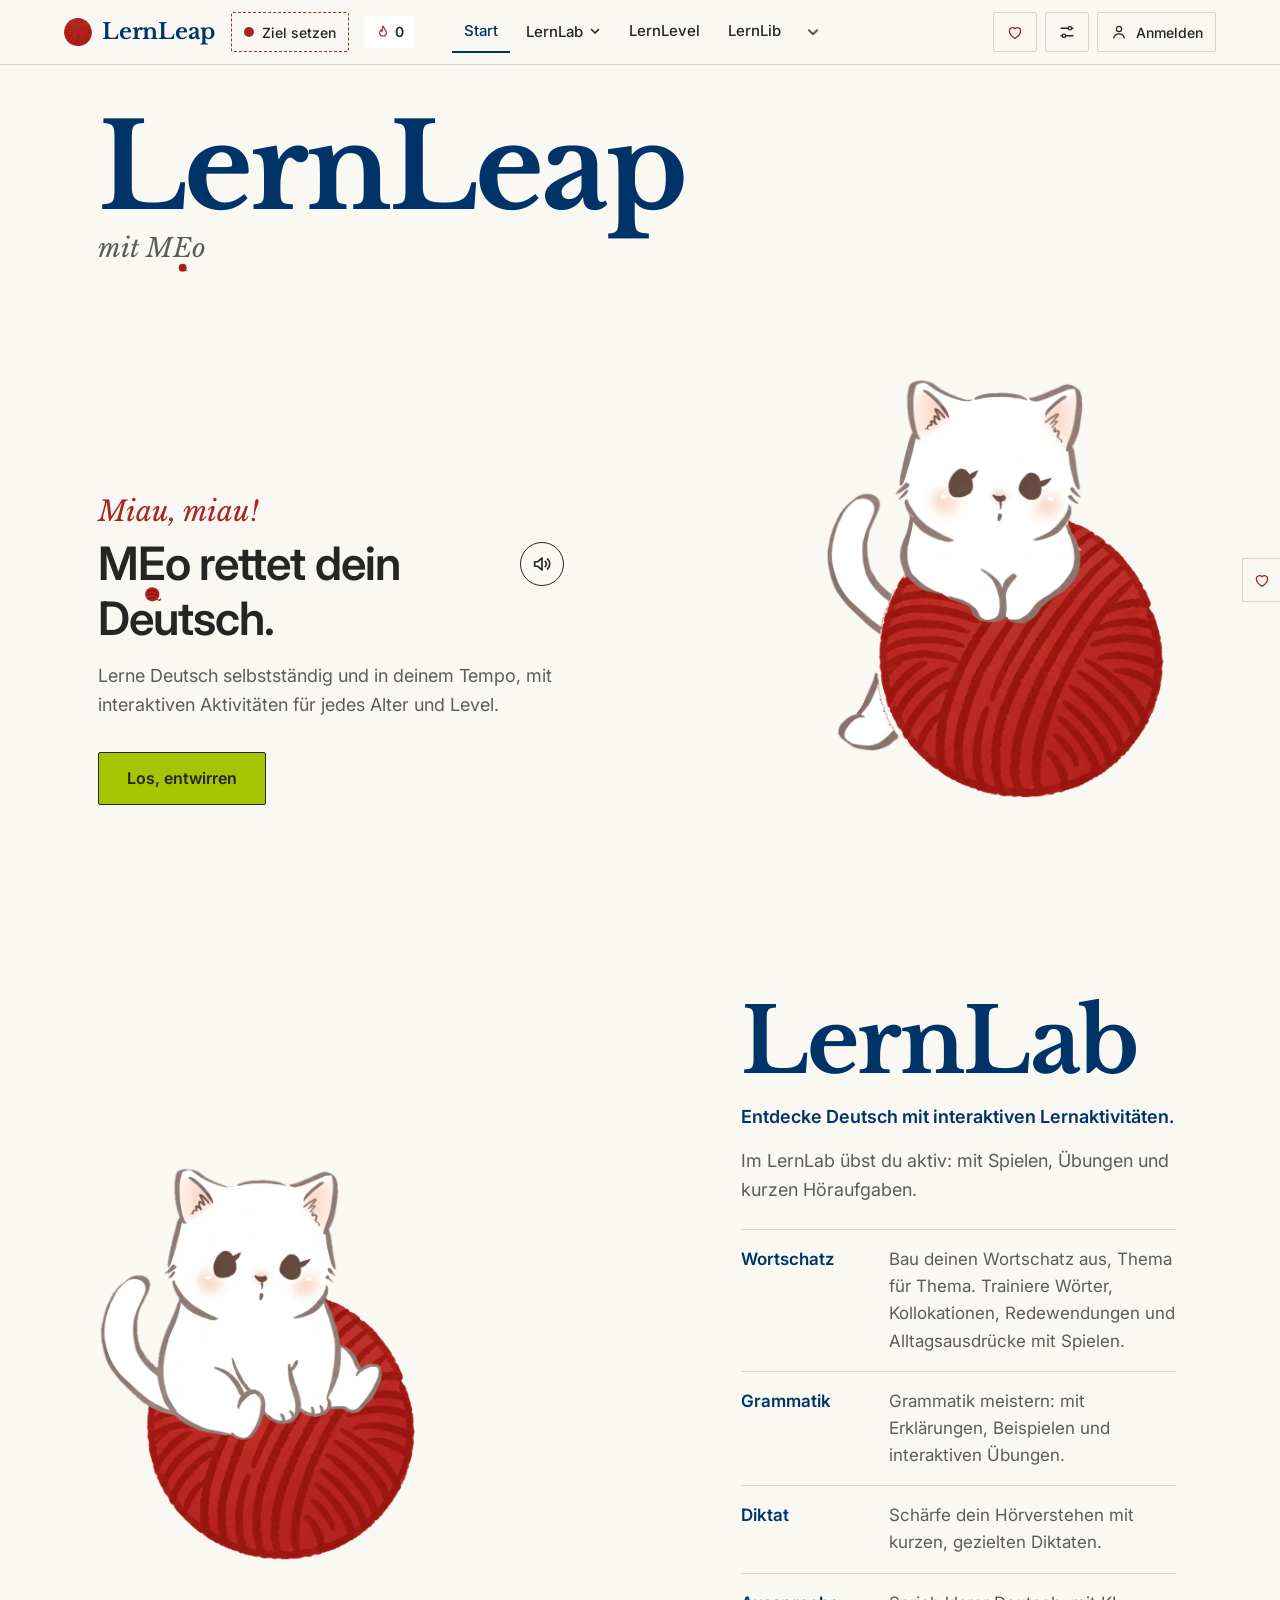
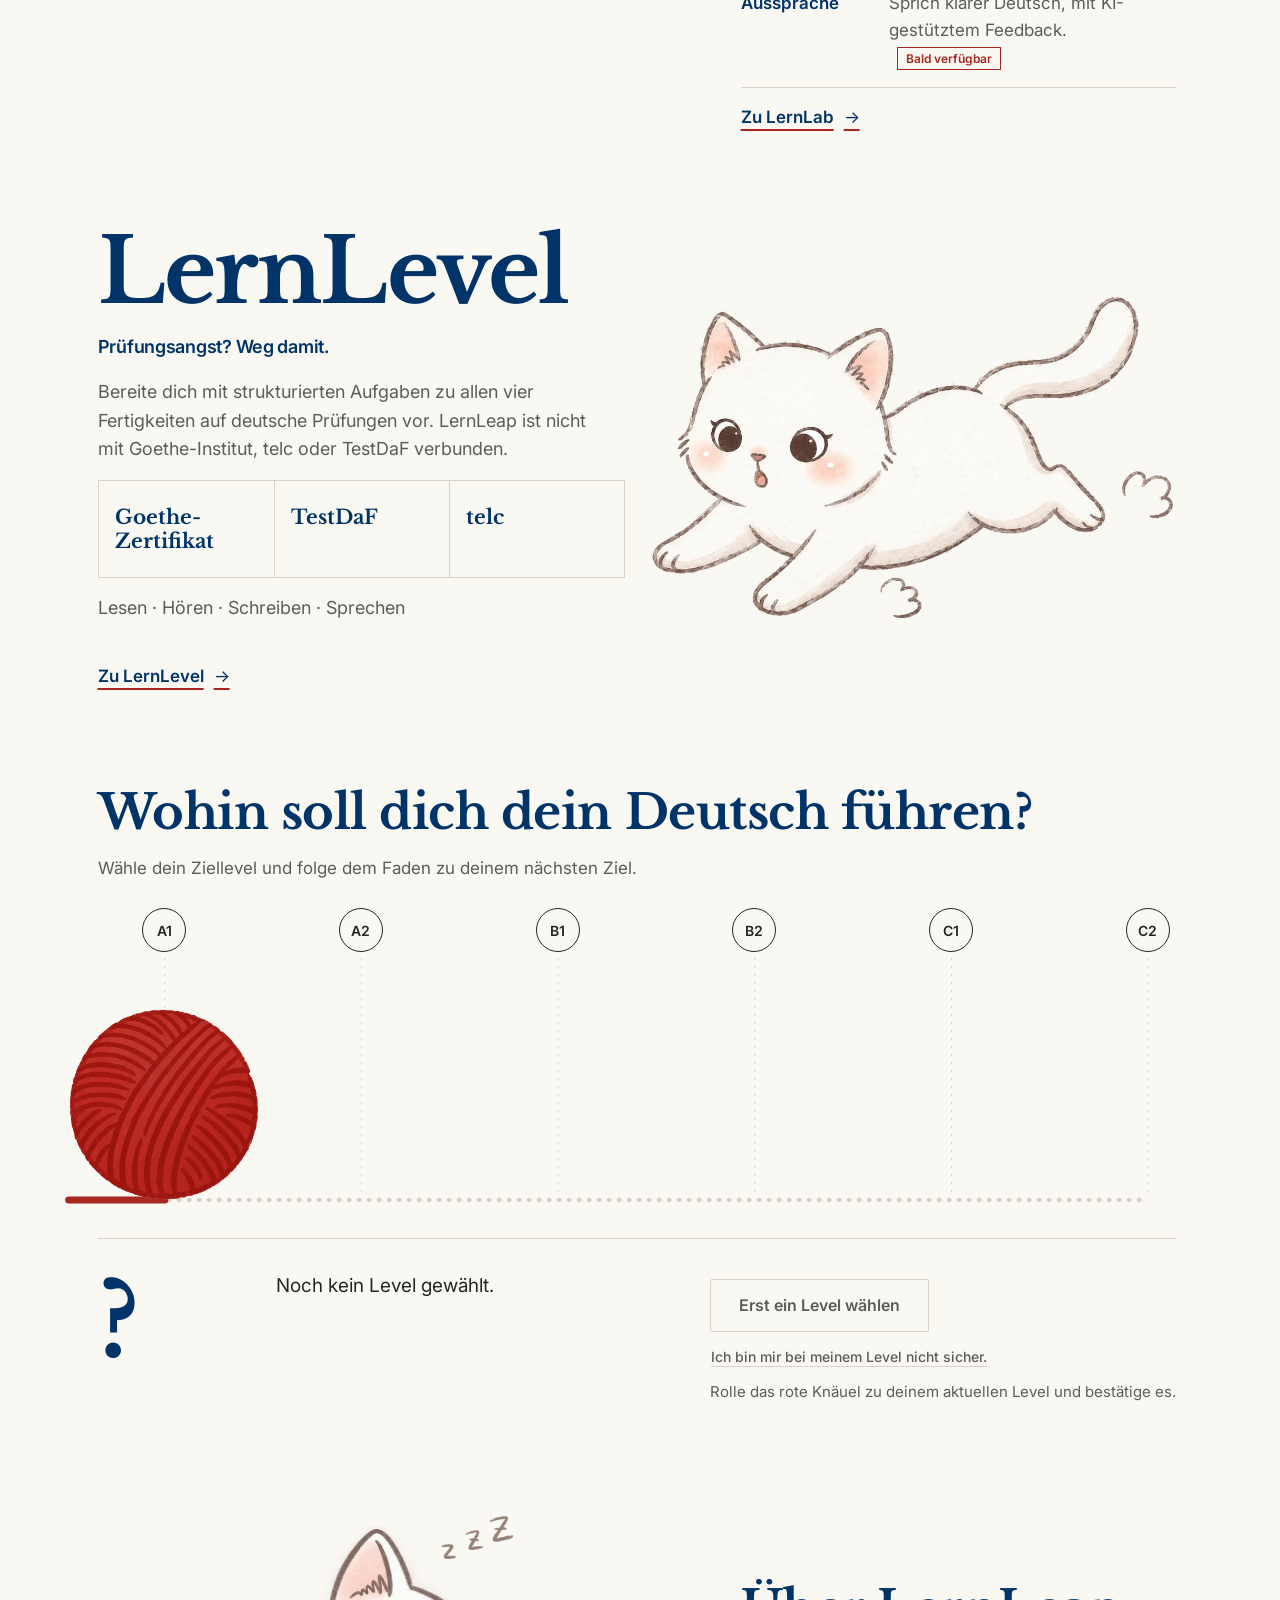
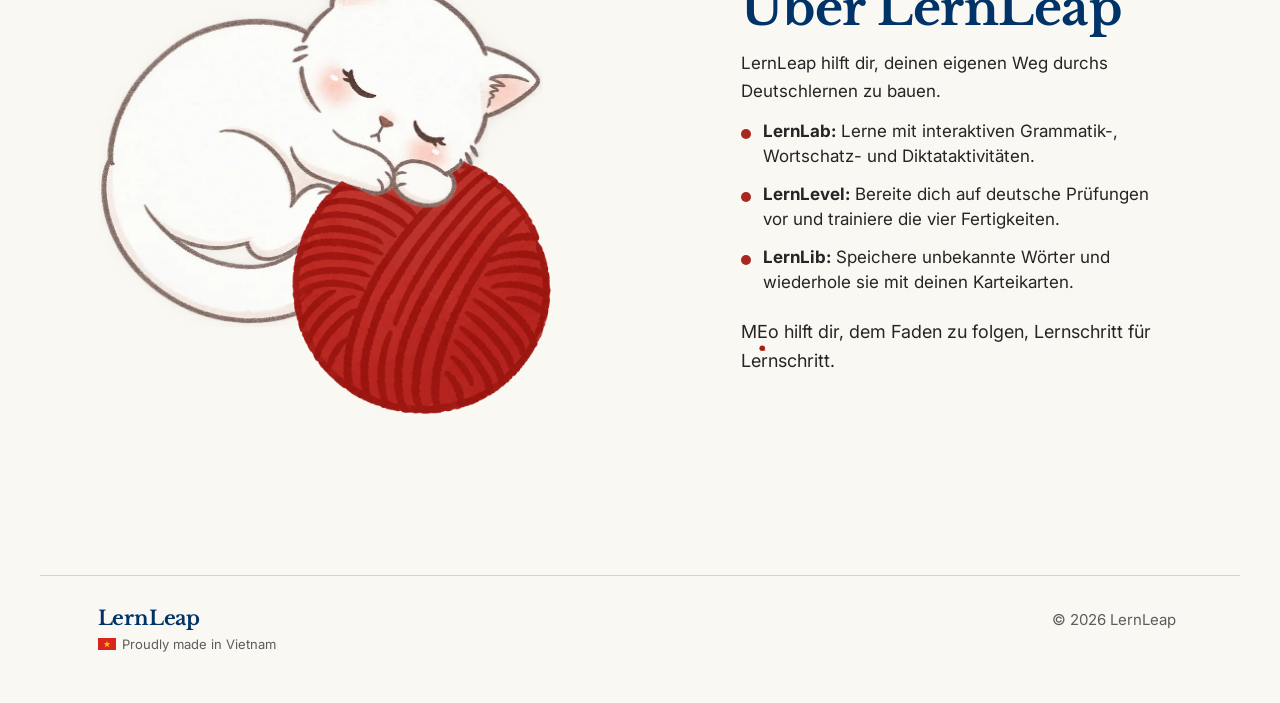
==== commit 97f3975d: "add threads" ====
--- a/index.html
+++ b/index.html
@@ -483,6 +483,48 @@
 }
 @media(max-width:420px){.logo-wm{display:none}.hd-in{padding:0 12px}.gchip{padding:0 8px}}
 .ddp{grid-template-columns:1fr;width:min(380px,calc(100vw - 32px))}
+
+/* ===== final refinement ===== */
+.ball:not([data-sz]){visibility:hidden}.ball2[hidden],.lvUnsure[hidden],.lbl[hidden],.lvEdit[hidden],.ibtn[hidden],.btn[hidden]{display:none!important}
+.hg2{border:0;padding:0;height:auto;gap:var(--s1)}
+.hg2 .nav{gap:var(--s1)}
+.hg1{gap:var(--s3)}.hg3{justify-content:flex-end}
+.moreBtn{width:32px;height:32px;padding:0;justify-content:center;border:0;border-radius:var(--r);color:var(--muted)}
+.moreBtn:hover{background:var(--surface);color:var(--text);border:0}.moreBtn:focus-visible{outline:2px solid var(--focus);outline-offset:2px}
+.streak{height:32px;padding:0 10px;gap:4px;border:0;background:var(--surface);color:var(--text);font-weight:600}
+.streak:hover{background:var(--line)}.streak .stx{display:none}.streak svg{width:16px;height:16px}
+@media(min-width:820px){.hd-in{display:grid;grid-template-columns:1fr auto 1fr;gap:var(--s4)}}
+.lvUnsure{height:auto;min-height:32px;padding:0;border-color:transparent;font-size:14px;color:var(--muted);text-decoration:underline;text-underline-offset:4px;text-decoration-color:var(--line)}.lvUnsure:hover{color:var(--text);border-color:transparent}
+#fbF .fl{margin:var(--s3) 0 var(--s1)}#fbF .fl:first-child{margin-top:0}#fbF textarea{min-height:96px}#fbF .err{margin:var(--s2) 0 0;min-height:0}
+.fb-act{display:flex;justify-content:flex-end;gap:var(--s2);margin-top:var(--s3)}
+.fb-act>*{flex:0 0 132px;height:40px;padding:0 16px;display:inline-flex;align-items:center;justify-content:center;font:600 14px var(--sans)}
+@media(max-width:480px){.fb-act{flex-direction:column-reverse}.fb-act>*{flex:none;width:100%}}
+
+/* ---- spacing, gutters, donate clearance ---- */
+:root{--gut:clamp(24px,4.5vw,72px)}
+@media(min-width:820px){
+ .hero,.sx,.pk-sec,.pg,.ft{padding-left:var(--gut);padding-right:max(var(--gut),64px)}
+ .sx{padding-top:var(--s8)}.pk-sec{padding-top:var(--s8)}.ft{margin-top:var(--s8)}
+ .lv-info{min-height:12rem;gap:var(--s4)}
+}
+.sx-body>*+*{margin-top:var(--s3)}.sx-body>p{line-height:1.6}.sx-body .disp,.sx-body h2{margin-bottom:var(--s2)}
+.pk-sec .hint{margin-top:var(--s3)}.lv-desc{line-height:1.6}
+@media(max-width:819px){.sx{padding-top:var(--s7)}.pk-sec{padding-top:var(--s7)}}
+/* ---- tour spotlight ---- */
+#trVeil{position:fixed;inset:0;z-index:55}#trVeil[hidden]{display:none}
+#trVeil i{position:absolute;background:rgba(11,22,36,.38);-webkit-backdrop-filter:blur(4px);backdrop-filter:blur(4px)}
+#trRing{position:absolute;border:2px solid var(--yarn);border-radius:6px;box-sizing:border-box}
+.nav .tour-hl,.nav a.tour-hl,.nav [data-r].tour-hl{outline:0}
+#tourDlg{width:min(340px,calc(100vw - 24px));border-radius:8px;box-shadow:0 10px 30px rgba(11,22,36,.22)}
+#tourDlg .dl-in{padding:16px 18px}
+#trStep{font:600 12px var(--sans);letter-spacing:.06em;text-transform:uppercase;margin:0 0 6px}
+#tourDlg #trT{font:700 19px/1.25 var(--serif);margin:0 0 8px}
+#trB,#trB p{font-size:14px;line-height:1.55;color:var(--muted);margin:0}#trB ul{margin:8px 0 0;font-size:14px}#trB .lv-pts li{padding:3px 0 3px 18px}#trB .lv-pts li::before{width:7px;height:7px;top:.8em}
+#tourDlg .tour-dots{margin-top:12px}
+#tourDlg .dl-b{align-items:center;gap:8px;margin-top:12px}
+#tourDlg .btn.sm,#tourDlg .ibtn{white-space:nowrap;height:36px;padding:0 14px;display:inline-flex;align-items:center;font:600 13px var(--sans)}
+#tourDlg{width:min(380px,calc(100vw - 24px))}#tourDlg .dl-b{flex-wrap:nowrap}#trBack[disabled],#trBack[hidden]{display:none}
+#tourDlg #trX{margin-right:auto;order:-1;border-color:transparent;color:var(--muted);padding:0 8px}#tourDlg #trX:hover{color:var(--text)}
 </style>
 </head>
 <body>
@@ -491,9 +533,9 @@
   <div class="hg hg1"><a class="logo" href="#/" aria-label="LernLeap mit MEo"><img class="logo-ball" id="logoBall" src="[data-uri]" alt="" width="28" height="28"><span class="logo-wm">LernLeap</span><span class="logo-sub">mit <span class="meo-w">M<span class="meo-e">E<svg class="yb" viewBox="0 0 10 10" aria-hidden="true"><circle cx="5" cy="5" r="4.3" fill="#B3261E"/><path d="M2.3 3.5c2-1.3 4.1-1 5.6.4M1.6 5.5c2.3-1 4.8-.8 6.8.6M2.7 7.5c1.6-.7 3.4-.6 4.8.2" fill="none" stroke="#7E1410" stroke-width=".8" stroke-linecap="round"/><path d="M8.3 8.3c.7.6 1.3.4 1.7-.3" fill="none" stroke="#B3261E" stroke-width=".9" stroke-linecap="round"/></svg></span>o</span></span></a>
   <div class="hd-goal"><button class="ibtn gchip empty" id="goalBtn" type="button" aria-expanded="false" aria-controls="goalPop"><i class="dot" aria-hidden="true"></i><span id="goalTxt" class="gfull"></span><span id="goalShort" class="gshort"></span></button><div class="pop gp" id="goalPop" role="group" data-i18n-label="goal.mine" aria-label="Mein Ziel" hidden></div></div><div class="hd-st"><button type="button" class="streak" id="streak" aria-expanded="false" aria-controls="stPop" data-done="0"><svg viewBox="0 0 24 24" width="18" height="18" stroke="currentColor" stroke-width="1.7" stroke-linecap="round" stroke-linejoin="round" aria-hidden="true"><path d="M12 3c1 3.5 5 5.5 5 10a5 5 0 0 1-10 0c0-2 1-3 2-4 .3 1.2 1 1.8 1.8 2C10.5 8 11 5.5 12 3z"/></svg><span><span id="stN">0</span><span class="stx" id="stX"></span></span></button><div class="pop gp" id="stPop" hidden></div><span id="stLive" role="status" aria-live="polite" style="position:absolute;left:-9999px"></span></div></div>
   <div class="hg hg2"><nav class="nav" id="nav" data-i18n-label="nav.label" aria-label="Hauptnavigation">
-    <a href="#/" data-r="start" data-i18n="nav.start">Start</a><div class="dd"><button type="button" class="ddb" id="labBtn" data-r="lab" aria-expanded="false" aria-controls="labMenu"><span data-i18n="nav.lab">LernLab</span><svg class="chev" viewBox="0 0 12 12" width="12" height="12" fill="none" stroke="currentColor" stroke-width="1.6" stroke-linecap="round" stroke-linejoin="round" aria-hidden="true"><path d="M2.5 4.5 6 8l3.5-3.5"/></svg></button><div class="ddp" id="labMenu" hidden></div></div><a href="#/level" data-r="check" data-i18n="nav.check">LernLevel</a><a href="#/lib" data-r="lib" data-i18n="nav.lib">LernLib</a>
+    <a href="#/" data-r="start" data-i18n="nav.start">Start</a><div class="dd"><button type="button" class="ddb" id="labBtn" data-r="lab" aria-expanded="false" aria-controls="labMenu"><span data-i18n="nav.lab">LernLab</span><svg class="chev" viewBox="0 0 12 12" width="12" height="12" fill="none" stroke="currentColor" stroke-width="1.6" stroke-linecap="round" stroke-linejoin="round" aria-hidden="true"><path d="M2.5 4.5 6 8l3.5-3.5"/></svg></button><div class="ddp" id="labMenu" hidden></div></div><a href="#/level" data-r="check" data-i18n="nav.check">LernLevel</a><a href="#/lib" data-r="lib" data-i18n="nav.lib">LernLib</a><button class="ibtn moreBtn" id="moreBtn" type="button" aria-expanded="false" aria-controls="hdMore" aria-haspopup="true" data-i18n-label="hd.more" aria-label="Mehr"><svg class="chev" viewBox="0 0 12 12" width="14" height="14" fill="none" stroke="currentColor" stroke-width="1.8" stroke-linecap="round" stroke-linejoin="round" aria-hidden="true"><path d="M2.5 4.5 6 8l3.5-3.5"/></svg></button>
   </nav>
-  <button class="ibtn moreBtn" id="moreBtn" type="button" aria-expanded="false" aria-controls="hdMore" data-i18n-label="hd.more" aria-label="Mehr"><span data-i18n="hd.more">Mehr</span><svg class="chev" viewBox="0 0 12 12" width="12" height="12" fill="none" stroke="currentColor" stroke-width="1.6" stroke-linecap="round" stroke-linejoin="round" aria-hidden="true"><path d="M2.5 4.5 6 8l3.5-3.5"/></svg></button></div>
+  </div>
   <div class="hg hg3 hd-r">
     <button class="ibtn donate-h" type="button" data-donate data-i18n-label="don.nav" aria-label="Buy MEo a meal"><svg viewBox="0 0 24 24" width="18" height="18" fill="none" stroke="currentColor" stroke-width="1.8" stroke-linecap="round" stroke-linejoin="round" aria-hidden="true"><path d="M12 20.5s-7.5-4.6-7.5-10.2A4.3 4.3 0 0 1 12 7.6a4.3 4.3 0 0 1 7.5 2.7c0 5.6-7.5 10.2-7.5 10.2z"/></svg></button>
         <button class="ibtn" id="setBtn" aria-expanded="false" aria-controls="setPop" data-i18n-label="set.btn" aria-label="Einstellungen"><svg viewBox="0 0 24 24" width="18" height="18" fill="none" stroke="currentColor" stroke-width="1.7" stroke-linecap="round" aria-hidden="true"><path d="M4 7h9M19 7h1M4 17h1M11 17h9"/><circle cx="16" cy="7" r="2.2"/><circle cx="8" cy="17" r="2.2"/></svg></button>
@@ -602,8 +644,9 @@
 <fieldset hidden><legend data-i18n="p.s3"></legend><div class="opts"><label><input type="radio" name="fmt" value="library"><span><b data-i18n="p.lib"></b><small data-i18n="p.libd"></small></span></label><label><input type="radio" name="fmt" value="practice"><span><b data-i18n="p.prac"></b><small data-i18n="p.pracd"></small></span></label></div></fieldset>
 <p class="err" id="pErr" role="alert"></p><div class="dl-b"><button type="submit" class="btn" data-i18n="p.go"></button><button type="button" class="ibtn" data-close data-i18n="cancel"></button></div></form></dialog>
 <dialog id="fcDlg" aria-labelledby="fcT"><div class="dl-in"><h2 class="disp2" id="fcT" data-i18n="lib.review"></h2><p class="muted" id="fcPos" aria-live="polite"></p><div class="fc"><p class="fc-t" id="fcFront"></p><p class="fc-b" id="fcBack" hidden></p></div><div class="dl-b"><button type="button" class="btn" id="fcShow" data-i18n="fc.show"></button><button type="button" class="ibtn" id="fcAgain" hidden data-i18n="fc.again"></button><button type="button" class="btn" id="fcKnow" hidden data-i18n="fc.know"></button><button type="button" class="ibtn" data-close data-i18n="close"></button></div></div></dialog>
-<dialog id="tourDlg" aria-labelledby="trT"><div class="dl-in"><p class="muted" id="trStep" aria-live="polite"></p><h2 class="disp2" id="trT"></h2><div id="trB" class="tour-dd"></div><div class="tour-dots" id="trDots" aria-hidden="true"></div><div class="dl-b"><button type="button" class="ibtn" id="trBack" data-i18n="tour.back"></button><button type="button" class="btn sm" id="trNext"></button><a class="ibtn" id="trGo" href="#/lab" data-i18n="tour.go"></a><button type="button" class="ibtn" id="trSkip" data-i18n="tour.skip"></button><button type="button" class="ibtn" id="trX" data-i18n="close"></button></div></div></dialog>
-<dialog id="infoDlg" aria-labelledby="idT"><div class="dl-in"><h2 class="disp2" id="idT"></h2><div id="idB"></div><div class="dl-b"><button type="button" class="ibtn" data-close data-i18n="close"></button></div></div></dialog>
+<div id="trVeil" hidden aria-hidden="true"><i></i><i></i><i></i><i></i><b id="trRing"></b></div>
+<dialog id="tourDlg" aria-labelledby="trT"><div class="dl-in"><p class="muted" id="trStep" aria-live="polite"></p><h2 class="disp2" id="trT"></h2><div id="trB" class="tour-dd"></div><div class="tour-dots" id="trDots" aria-hidden="true"></div><div class="dl-b"><button type="button" class="ibtn" id="trBack" data-i18n="tour.back"></button><button type="button" class="btn sm" id="trNext"></button><a class="ibtn" id="trGo" href="#/lab" data-i18n="tour.go"></a><button type="button" class="ibtn" id="trX" data-i18n="close"></button></div></div></dialog>
+<dialog id="infoDlg" aria-labelledby="idT"><div class="dl-in"><h2 class="disp2" id="idT"></h2><div id="idB"></div><div class="dl-b" id="idAct"><button type="button" class="ibtn" data-close data-i18n="close"></button></div></div></dialog>
 <script type="application/json" id="cefr-hours">{"A1": {"A2": 80}, "A2": {"B1": 150}, "B1": {"B2": 200}, "B2": {"C1": 250}, "C1": {"C2": 300}}</script>
 <script>
 (()=>{
@@ -700,16 +743,16 @@
 }
 const levelHTML=(t,i)=>{const d=t.lv[i];return '<span class="lv-intro">'+d.i+'</span><span class="lv-lead">'+t.lvLead+'</span><ul class="lv-pts">'+d.b.map(x=>'<li>'+x+'</li>').join('')+'</ul>'};
 function makePicker(root){
-  root.innerHTML=`<div class="stage"><svg class="track" aria-hidden="true" focusable="false"><g class="ticks"></g><path class="trBg"/><path class="trFg"/><path class="trTo"/><path class="trT"/></svg><div class="hit" aria-hidden="true"></div><img class="ball" data-asset="yarn" alt="" aria-hidden="true"><img class="ball ball2" alt="" aria-hidden="true" hidden><span class="lbl lblC" hidden></span><span class="lbl lblT" hidden></span><div class="nodes" role="radiogroup" data-i18n-label="lv.group">${LV.map(l=>`<button type="button" class="node" role="radio" aria-checked="false">${l}</button>`).join('')}</div></div><div class="lv-info"><p class="lv-code" aria-hidden="true">?</p><div class="lv-desc" aria-live="polite"></div><div class="lv-act"><button type="button" class="btn lvBtn" aria-disabled="true"></button><button type="button" class="ibtn lvEdit" hidden></button><p class="lv-st" role="status"></p></div></div>`;
+  root.innerHTML=`<div class="stage"><svg class="track" aria-hidden="true" focusable="false"><g class="ticks"></g><path class="trBg"/><path class="trFg"/><path class="trTo"/><path class="trT"/></svg><div class="hit" aria-hidden="true"></div><img class="ball" data-asset="yarn" alt="" aria-hidden="true"><img class="ball ball2" alt="" aria-hidden="true" hidden><span class="lbl lblC" hidden></span><span class="lbl lblT" hidden></span><div class="nodes" role="radiogroup" data-i18n-label="lv.group">${LV.map(l=>`<button type="button" class="node" role="radio" aria-checked="false">${l}</button>`).join('')}</div></div><div class="lv-info"><p class="lv-code" aria-hidden="true">?</p><div class="lv-desc" aria-live="polite"></div><div class="lv-act"><button type="button" class="btn lvBtn" aria-disabled="true"></button><a class="ibtn lvUnsure" href="#/level"></a><button type="button" class="ibtn lvEdit" hidden></button><p class="lv-st" role="status"></p></div></div>`;
   fillAssets(root);
-  const q=s=>$(s,root),stage=q('.stage'),ticks=q('.ticks'),trBg=q('.trBg'),trFg=q('.trFg'),trTo=q('.trTo'),trT=q('.trT'),hit=q('.hit'),ball=q('.ball'),ball2=q('.ball2'),lblC=q('.lblC'),lblT=q('.lblT'),nodes=$$('.node',root),code=q('.lv-code'),desc=q('.lv-desc'),btn=q('.lvBtn'),edit=q('.lvEdit'),st=q('.lv-st');
+  const q=s=>$(s,root),stage=q('.stage'),ticks=q('.ticks'),trBg=q('.trBg'),trFg=q('.trFg'),trTo=q('.trTo'),trT=q('.trT'),hit=q('.hit'),ball=q('.ball'),ball2=q('.ball2'),lblC=q('.lblC'),lblT=q('.lblT'),nodes=$$('.node',root),code=q('.lv-code'),desc=q('.lv-desc'),btn=q('.lvBtn'),uns=q('.lvUnsure'),edit=q('.lvEdit'),st=q('.lv-st');
   greenYarn().then(u=>{if(u)ball2.src=u;else{ball2.src=ASSET.yarn;ball2.style.filter='hue-rotate(68deg) saturate(1.1)'}});
   const M={W:0,Hs:0,gx:0,x0:0,xe:0,G:0,R0:0,Rm:0,rc:0,pad:0};
   let cur=0,tgt=0,tcur=0,ttgt=0,raf=0,drag=false,cand=-1,tcand=-1;
   const xAt=f=>M.x0+(M.xe-M.x0)*f/5,rAt=f=>M.R0+(M.Rm-M.R0)*f/5;
   /* a ball keeps its own size/rotation; once the level is locked both shrink so they never overlap */
   function ballAt(img,f){const x=xAt(f),r0=rAt(f),k=(M.R0-M.Rm)/(M.xe-M.x0),ang=Math.log(M.R0/r0)/k*180/Math.PI,cap=locked?(M.xe-M.x0)/5*.46:1e9,r=Math.min(r0,cap);
-    img.style.width=2*r+'px';img.style.left=(x-r)+'px';img.style.top=(M.G-2*r)+'px';img.style.transform=`rotate(${ang.toFixed(2)}deg)`;return{x,r}}
+    img.dataset.sz='1';img.style.width=2*r+'px';img.style.left=(x-r)+'px';img.style.top=(M.G-2*r)+'px';img.style.transform=`rotate(${ang.toFixed(2)}deg)`;return{x,r}}
   function draw(){
     if(!M.W)return;
     const a=ballAt(ball,cur);trFg.setAttribute('d',`M${M.gx} ${M.G}L${a.x} ${M.G}`);
@@ -734,7 +777,7 @@
   }
   function marks(){const sh=locked?tcand:cand;nodes.forEach((b,j)=>{const off=locked&&j<=sel;b.setAttribute('aria-checked',j===sh);b.setAttribute('aria-disabled',String(off));b.tabIndex=(sh<0?j===0:j===sh)?0:-1;b.classList.toggle('reached',locked?j<=sel:j<=sh);b.classList.toggle('here',locked&&j===sel)})}
   function info(){
-    const t=T[lang];
+    const t=T[lang];uns.textContent=t.lvUnsure;uns.hidden=locked;
     if(!locked){
       code.textContent=cand<0?'?':LV[cand];desc.innerHTML=cand<0?t.lvNone:levelHTML(t,cand);
       btn.textContent=sel<0?t.lvCtaOff:sel>=5?t.lvTop:t.lvConfirm.replace('{l}',LV[sel]);btn.setAttribute('aria-disabled',String(sel<0||sel>=5));
@@ -749,7 +792,7 @@
   /* full sync from the shared state (sel / locked / tsel) */
   function sync(instant){
     tgt=sel<0?0:sel;cand=sel;tcand=tsel;const on=locked&&tsel>=0;ttgt=on?tsel:tgt;
-    ball2.hidden=lblC.hidden=lblT.hidden=!on;marks();info();
+    if(on&&M.W){ballAt(ball2,tcur);draw()}ball2.hidden=lblC.hidden=lblT.hidden=!on;marks();info();
     if(instant){cur=tgt;tcur=ttgt;draw()}else kick();
   }
   const P={layout,refresh:info,stage,M,info:q('.lv-info'),
@@ -851,7 +894,7 @@
   const hh=UW*1.2,fr=HS.filter(q=>q.f>=Math.PI&&q.f<=2*Math.PI);
   pawC.setAttribute('points',fr.map(q=>`${(q.x+e2.x*hh).toFixed(1)},${(q.y+e2.y*hh).toFixed(1)}`).concat(fr.map(q=>`${(q.x-e2.x*hh).toFixed(1)},${(q.y-e2.y*hh).toFixed(1)}`).reverse()).join(' '));
   PS.forEach(s=>{const p=s.els[0];s.L=p.getTotalLength();s.els.forEach(e=>{e.style.strokeDasharray=`${s.L} ${s.L}`});s.ys=[];for(let l=0;l<=s.L;l+=6)s.ys.push(p.getPointAtLength(l).y)});
-  calc();PS.forEach(s=>{s.cur=rm()?s.tgt:Math.min(s.cur,s.tgt)});paint();if(!raf&&!rm())raf=requestAnimationFrame(tick);
+  calc();PS.forEach(s=>{s.cur=rm()?s.tgt:Math.min(s.cur,s.tgt)});paint();if(!rm())kickT();
 }
 function calc(){
   const line=scrollY+innerHeight*.72-mt,ex=[pk.stage,sbYarn];
@@ -864,9 +907,10 @@
     if(i===0?r.top<innerHeight*.92:r.bottom<innerHeight*.95)s.tgt=s.L;
   });
 }
+function kickT(){cancelAnimationFrame(raf);raf=requestAnimationFrame(ttick)}
 function paint(){PS.forEach(s=>s.els.forEach(e=>{e.style.strokeDashoffset=s.L-s.cur;e.style.opacity=s.cur<2?0:1}))}
-function tick(){let busy=false;PS.forEach(s=>{s.cur+=(s.tgt-s.cur)*.14;if(Math.abs(s.tgt-s.cur)<.5)s.cur=s.tgt;else busy=true});{const ht=(rm()||PS[1].cur>=PS[1].L-.6)?PS[2].L:0;if(ht!==PS[2].tgt){PS[2].tgt=ht;busy=true}if(PS[2].cur!==PS[2].tgt)busy=true}paint();raf=busy?requestAnimationFrame(tick):0}
-function onScroll(){if(route!=='start')return;calc();if(!raf)raf=requestAnimationFrame(tick);if(!rm())logoBall.style.transform=`rotate(${scrollY*.35}deg)`}
+function ttick(){let busy=false;PS.forEach(s=>{s.cur+=(s.tgt-s.cur)*.14;if(Math.abs(s.tgt-s.cur)<.5)s.cur=s.tgt;else busy=true});{const ht=(rm()||PS[1].cur>=PS[1].L-.6)?PS[2].L:0;if(ht!==PS[2].tgt){PS[2].tgt=ht;busy=true}if(PS[2].cur!==PS[2].tgt)busy=true}paint();raf=busy?requestAnimationFrame(ttick):0}
+function onScroll(){if(route!=='start')return;calc();kickT();if(!rm())logoBall.style.transform=`rotate(${scrollY*.35}deg)`}
 
 (function(root){
 function MeoRig(svg,opt){
@@ -1080,8 +1124,8 @@
 function openInfo(k){
   if(!['terms','priv','upd','fb','acc'].includes(k))return;
   $('#idT').textContent=tt('i.'+k);const b=$('#idB');
-  if(k!=='fb')b.innerHTML='<p></p>',b.firstChild.textContent=tt('i.'+k+'.b');
-  else{b.innerHTML=`<form id="fbF" novalidate><label class="fl" for="fbC">${tt('fb.cat')}</label><select id="fbC">${['bug','content','feature','general'].map(x=>`<option value="${x}">${tt('fb.'+x)}</option>`).join('')}</select><label class="fl" for="fbM">${tt('fb.msg')}</label><textarea id="fbM"></textarea><p class="err" id="fbS" role="alert"></p><button class="btn sm" type="submit">${tt('fb.send')}</button></form>`;
+  $('#idAct').hidden=false;if(k!=='fb')b.innerHTML='<p></p>',b.firstChild.textContent=tt('i.'+k+'.b');
+  else{b.innerHTML=`<form id="fbF" novalidate><label class="fl" for="fbC">${tt('fb.cat')}</label><select id="fbC">${['bug','content','feature','general'].map(x=>`<option value="${x}">${tt('fb.'+x)}</option>`).join('')}</select><label class="fl" for="fbM">${tt('fb.msg')}</label><textarea id="fbM"></textarea><p class="err" id="fbS" role="alert"></p><div class="fb-act"><button type="button" class="ibtn" data-close>${tt('close')}</button><button class="btn sm" type="submit">${tt('fb.send')}</button></div></form>`;$('#idAct').hidden=true;
     $('#fbF').addEventListener('submit',e=>{e.preventDefault();$('#fbS').textContent=$('#fbM').value.trim().length<10?tt('fb.e'):tt('fb.ok')})}
   idg.showModal();
 }
@@ -1125,12 +1169,24 @@
 /* tour */
 const tr=$('#tourDlg'),TS=[{k:'goal',r:'start',h:'#level'},{k:'lab',r:'lab',h:'#/lab'},{k:'lvl',r:'check',h:'#/level'},{k:'lib',r:'lib',h:'#/lib'}];let ti=0;
 function renderTour(){const s=TS[ti];$('#trStep').textContent=tt('tour.step').replace('{i}',ti+1).replace('{n}',TS.length);$('#trT').textContent=tt('tour.'+s.k+'.t');$('#trB').innerHTML=tt('tour.'+s.k+'.b');$('#trBack').disabled=ti===0;$('#trNext').textContent=ti===TS.length-1?tt('tour.done'):tt('tour.next');$('#trGo').setAttribute('href',s.h);
-  $$('.nav [data-r]').forEach(a=>a.classList.toggle('tour-hl',a.dataset.r===s.r));$$('#trDots i').forEach((d,j)=>d.classList.toggle('on',j===ti))}
-function openTour(){ti=0;$('#trDots').innerHTML=TS.map(()=>'<i></i>').join('');renderTour();if(!tr.open)tr.show();$('#trNext').focus()}
-function closeTour(done){if(tr.open)tr.close();$$('.nav [data-r]').forEach(a=>a.classList.remove('tour-hl'));if(done)store.set('ll-tour','done')}
+  $$('.nav [data-r]').forEach(a=>a.classList.toggle('tour-hl',a.dataset.r===s.r));$$('#trDots i').forEach((d,j)=>d.classList.toggle('on',j===ti));if(tr.open)placeTour()}
+function placeTour(){
+  const V=$('#trVeil'),s=TS[ti],el=$(s.k==='goal'?'#goalBtn':'.nav [data-r="'+s.r+'"]'),r=el&&el.getBoundingClientRect(),ok=r&&r.width>0&&r.height>0,w=innerWidth,h=innerHeight,p=6,[a,b,c,d]=V.children,ring=$('#trRing');
+  const set=(e,l,t,wd,ht)=>Object.assign(e.style,{left:l+'px',top:t+'px',width:Math.max(0,wd)+'px',height:Math.max(0,ht)+'px'});
+  V.hidden=false;
+  if(!ok){set(a,0,0,w,h);[b,c,d].forEach(e=>set(e,0,0,0,0));ring.style.display='none';tr.style.cssText='';return}
+  const x=r.left-p,y=r.top-p,wd=r.width+2*p,ht=r.height+2*p;
+  set(a,0,0,w,y);set(b,0,y+ht,w,h-y-ht);set(c,0,y,x,ht);set(d,x+wd,y,w-x-wd,ht);ring.style.display='';set(ring,x,y,wd,ht);
+  if(w<820){tr.style.cssText='';return}
+  const dw=tr.offsetWidth||340,left=Math.min(Math.max(12,r.left+r.width/2-dw/2),w-dw-12);
+  tr.style.cssText='inset:auto;right:auto;bottom:auto;top:'+(y+ht+12)+'px;left:'+left+'px';
+}
+addEventListener('resize',()=>{if(tr.open)placeTour()});
+function openTour(){ti=0;$('#trDots').innerHTML=TS.map(()=>'<i></i>').join('');renderTour();if(!tr.open)tr.show();placeTour();$('#trNext').focus()}
+function closeTour(done){if(tr.open)tr.close();$('#trVeil').hidden=true;tr.style.cssText='';$$('.nav [data-r]').forEach(a=>a.classList.remove('tour-hl'));if(done)store.set('ll-tour','done')}
 $('#trBack').addEventListener('click',()=>{if(ti>0){ti--;renderTour()}});
 $('#trNext').addEventListener('click',()=>{if(ti===TS.length-1)closeTour(true);else{ti++;renderTour()}});
-$('#trSkip').addEventListener('click',()=>closeTour(true));$('#trX').addEventListener('click',()=>closeTour(false));$('#trGo').addEventListener('click',()=>closeTour(true));
+$('#trX').addEventListener('click',()=>closeTour(false));$('#trGo').addEventListener('click',()=>closeTour(true));
 D.addEventListener('keydown',e=>{if(e.key==='Escape'&&tr.open)closeTour(false)});
 D.addEventListener('click',e=>{if(e.target.closest('[data-tour]'))openTour()});
 
@@ -1257,7 +1313,7 @@
 }
 const TX4={de:{
 'hero.sub':'Lerne Deutsch selbstständig und in deinem Tempo, mit interaktiven Aktivitäten für jedes Alter und Level.','cta.level':'Los, entwirren','lv.title2':'Wohin soll dich dein Deutsch führen?','lv.hint':'Wähle dein Ziellevel und folge dem Faden zu deinem nächsten Ziel.',
-'lvConfirm':'Das ist mein Level: {l}','lvTop':'C2 ist das höchste Level','lvStep1':'Rolle das rote Knäuel zu deinem aktuellen Level und bestätige es.','lvStepT':'Rolle das grüne Knäuel zu dem Level, das du erreichen willst.','lvFrom':'Du bist auf {a}. Dein Ziel ist {b}.','lvChange':'Mein aktuelles Level ändern ({l})','lvYou':'Du: {l}','lvTarget':'Ziel: {l}',
+'lvUnsure':'Ich bin mir bei meinem Level nicht sicher.','lvConfirm':'Das ist mein Level: {l}','lvTop':'C2 ist das höchste Level','lvStep1':'Rolle das rote Knäuel zu deinem aktuellen Level und bestätige es.','lvStepT':'Rolle das grüne Knäuel zu dem Level, das du erreichen willst.','lvFrom':'Du bist auf {a}. Dein Ziel ist {b}.','lvChange':'Mein aktuelles Level ändern ({l})','lvYou':'Du: {l}','lvTarget':'Ziel: {l}',
 'gd.title':'Entwirre deinen Lernfaden','gd.sub':'Dein aktuelles Level und dein Ziel stehen fest. Jetzt entscheide, wie viel Zeit du dafür einplanen kannst.','gd.months':'Wie viele Monate hast du?','gd.week':'Wie viele Einheiten pro Woche schaffst du?','gd.res':'Dein Lernpensum','gd.detail':'{s} Einheiten pro Woche · etwa {h} pro Woche','gd.basis':'Grundlage: {h} geschätzte Lernstunden (Platzhalterwerte) plus {b} % Puffer.','gd.warn':'Das ist viel. Plane mehr Monate oder mehr Einheiten pro Woche ein.','gd.e.m':'Gib eine ganze Zahl von 1 bis 60 ein.','gd.e.cfg':'Für diesen Levelbereich ist keine Stundenschätzung hinterlegt.','gd.save':'Ziel speichern',
 'goal.add':'Ziel setzen','unit.min':'Min.','g.lv':'Level','g.mps':'Pro Einheit','g.rem':'Monate übrig','g.stat':'Status','g.act':'Aktiv','g.over':'Frist abgelaufen','goal.note2':'Die Dauer pro Einheit gilt ab heute. Bereits erreichte Tage ändern sich nicht.',
 'cm.t':'Dein Lernpensum','cm.per':'Minuten / Einheit','cm.line':'{s} Einheiten pro Woche · {w} pro Woche · noch {m} Monate','cm.today':'Heute: {a} von {n} Min. in einer Einheit','cm.done':'Heutige Einheit geschafft.','cm.none':'Heute noch keine Lernzeit erfasst.','cm.week':'Diese Woche: {d} von {s} Einheiten','cm.edit':'Pensum ändern','cm.go':'Zu LernLab',
@@ -1268,13 +1324,13 @@
 'chk.desc':'Bereite dich mit strukturierten Aufgaben zu allen vier Fertigkeiten auf deutsche Prüfungen vor. LernLeap ist nicht mit Goethe-Institut, telc oder TestDaF verbunden.',
 'lib.tag':'Deine persönliche Lernbibliothek.','lib.desc':'Dein persönlicher Assistent für die Wörter, die du nicht vergessen willst.','lib.st.new':'Neu','lib.st.hard':'Noch schwer','lib.st.known':'Gewusst',
 'end.text':'<p>LernLeap hilft dir, deinen eigenen Weg durchs Deutschlernen zu bauen.</p><ul class="lv-pts"><li><b>LernLab:</b> Lerne mit interaktiven Grammatik-, Wortschatz- und Diktataktivitäten.</li><li><b>LernLevel:</b> Bereite dich auf deutsche Prüfungen vor und trainiere die vier Fertigkeiten.</li><li><b>LernLib:</b> Speichere unbekannte Wörter und wiederhole sie mit deinen Karteikarten.</li></ul>','end.fine':'MEo hilft dir, dem Faden zu folgen, Lernschritt für Lernschritt.',
-'tour.goal.t':'Ziel setzen','tour.goal.b':'<p>Lege dein Ziel fest und entwirre deinen Lernfaden.</p><ul class="lv-pts"><li>Aktuelles Level wählen.</li><li>Ziellevel wählen.</li><li>Zeitraum in Monaten festlegen.</li><li>Wöchentliche Einheiten wählen.</li><li>Persönlichen Lernplan erhalten.</li></ul>',
+'tour.goal.t':'Ziel setzen','tour.goal.b':'<p>Dein Ziel. Dein Tempo. Dein Lernplan.</p>',
 'tour.lab.t':'LernLab entdecken','tour.lab.b':'<p>Dein interaktives Labor, um dein Deutsch zu erweitern, Aktivität für Aktivität.</p><ul class="lv-pts"><li>Wortschatzspiele.</li><li>Grammatik von A1 bis C2.</li><li>Diktat.</li><li>KI-Aussprachehilfe (bald verfügbar).</li></ul>',
 'tour.lvl.t':'Mit LernLevel vorbereiten','tour.lvl.b':'<p>Bereite dich mit strukturierten Aufgaben auf deutsche Prüfungen vor.</p><ul class="lv-pts"><li>Goethe-Zertifikat, telc, TestDaF.</li><li>Lesen, Hören, Schreiben, Sprechen.</li></ul>',
 'tour.lib.t':'Deine LernLib aufbauen','tour.lib.b':'<p>Speichere Wörter, die dir schwerfallen, und wiederhole sie mit Karteikarten.</p><ul class="lv-pts"><li>Unbekannte Wörter speichern.</li><li>Einträge ordnen.</li><li>Mit Karteikarten wiederholen.</li><li>Als gewusst oder noch schwer markieren.</li></ul>'},
 en:{
 'hero.sub':'Learn German on your own and at your own pace, through interactive activities for every age and level.','cta.level':'Start untangling','lv.title2':'Where do you want your German to take you?','lv.hint':'Choose your target level and follow the thread towards your next destination.',
-'lvConfirm':'This is my level: {l}','lvTop':'C2 is the highest level','lvStep1':'Roll the red yarn to your current level, then confirm it.','lvStepT':'Roll the green yarn to the level you want to reach.','lvFrom':'You are at {a}. Your target is {b}.','lvChange':'Change my current level ({l})','lvYou':'You: {l}','lvTarget':'Target: {l}',
+'lvUnsure':'I\'m not sure about my level.','lvConfirm':'This is my level: {l}','lvTop':'C2 is the highest level','lvStep1':'Roll the red yarn to your current level, then confirm it.','lvStepT':'Roll the green yarn to the level you want to reach.','lvFrom':'You are at {a}. Your target is {b}.','lvChange':'Change my current level ({l})','lvYou':'You: {l}','lvTarget':'Target: {l}',
 'gd.title':'Untangle your learning thread','gd.sub':'Your current level and destination are set. Now decide how much time you can commit to reaching your goal.','gd.months':'How many months do you have?','gd.week':'How many sessions can you commit to each week?','gd.res':'Your study commitment','gd.detail':'{s} sessions per week · about {h} per week','gd.basis':'Based on {h} estimated learning hours (placeholder values) plus a {b}% planning buffer.','gd.warn':'That is a heavy load. Consider more months or more sessions per week.','gd.e.m':'Enter a whole number from 1 to 60.','gd.e.cfg':'No learning-hour estimate is set for this level range.','gd.save':'Save goal',
 'goal.add':'Set goal','unit.min':'min','g.lv':'Levels','g.mps':'Per session','g.rem':'Months left','g.stat':'Status','g.act':'Active','g.over':'Deadline passed','goal.note2':'The session length applies from today. Days you already earned stay as they are.',
 'cm.t':'Your learning commitment','cm.per':'minutes / session','cm.line':'{s} sessions per week · {w} per week · {m} months left','cm.today':'Today: {a} of {n} min in one session','cm.done':'Today’s session is done.','cm.none':'No learning time recorded today yet.','cm.week':'This week: {d} of {s} sessions','cm.edit':'Edit commitment','cm.go':'Go to LernLab',
@@ -1285,7 +1341,7 @@
 'chk.desc':'Prepare for German exams with structured practice across all four language skills. LernLeap is not affiliated with Goethe-Institut, telc or TestDaF.',
 'lib.tag':'Your personal learning library.','lib.desc':'Your personal assistant for the words you don’t want to forget.','lib.st.new':'New','lib.st.hard':'Still difficult','lib.st.known':'Known',
 'end.text':'<p>LernLeap helps you build your own path through German learning.</p><ul class="lv-pts"><li><b>LernLab:</b> Learn through interactive grammar, vocabulary and dictation activities.</li><li><b>LernLevel:</b> Prepare for German examinations and develop your four language skills.</li><li><b>LernLib:</b> Save unfamiliar vocabulary and review it with your personal flashcard library.</li></ul>','end.fine':'MEo is here to help you follow the thread, one learning step at a time.',
-'tour.goal.t':'Set your goal','tour.goal.b':'<p>Define your destination and start untangling your German learning thread.</p><ul class="lv-pts"><li>Choose your current level.</li><li>Choose your target level.</li><li>Set the timeframe in months.</li><li>Choose your weekly learning commitment.</li><li>Receive a personalised study plan.</li></ul>',
+'tour.goal.t':'Set your goal','tour.goal.b':'<p>Your goal. Your pace. Your learning plan.</p>',
 'tour.lab.t':'Explore LernLab','tour.lab.b':'<p>Your interactive learning lab to broaden your German knowledge, one activity at a time.</p><ul class="lv-pts"><li>Vocabulary games.</li><li>Grammar from A1 to C2.</li><li>Dictation.</li><li>AI pronunciation support (coming soon).</li></ul>',
 'tour.lvl.t':'Prepare with LernLevel','tour.lvl.b':'<p>Get ready for German examinations with structured practice.</p><ul class="lv-pts"><li>Goethe-Zertifikat, telc, TestDaF.</li><li>Reading, listening, writing, speaking.</li></ul>',
 'tour.lib.t':'Build your LernLib','tour.lib.b':'<p>Save the words you struggle with and review them using your personal flashcards.</p><ul class="lv-pts"><li>Save unfamiliar vocabulary.</li><li>Organise saved words.</li><li>Review with flashcards.</li><li>Mark words as known or still difficult.</li></ul>'}};
